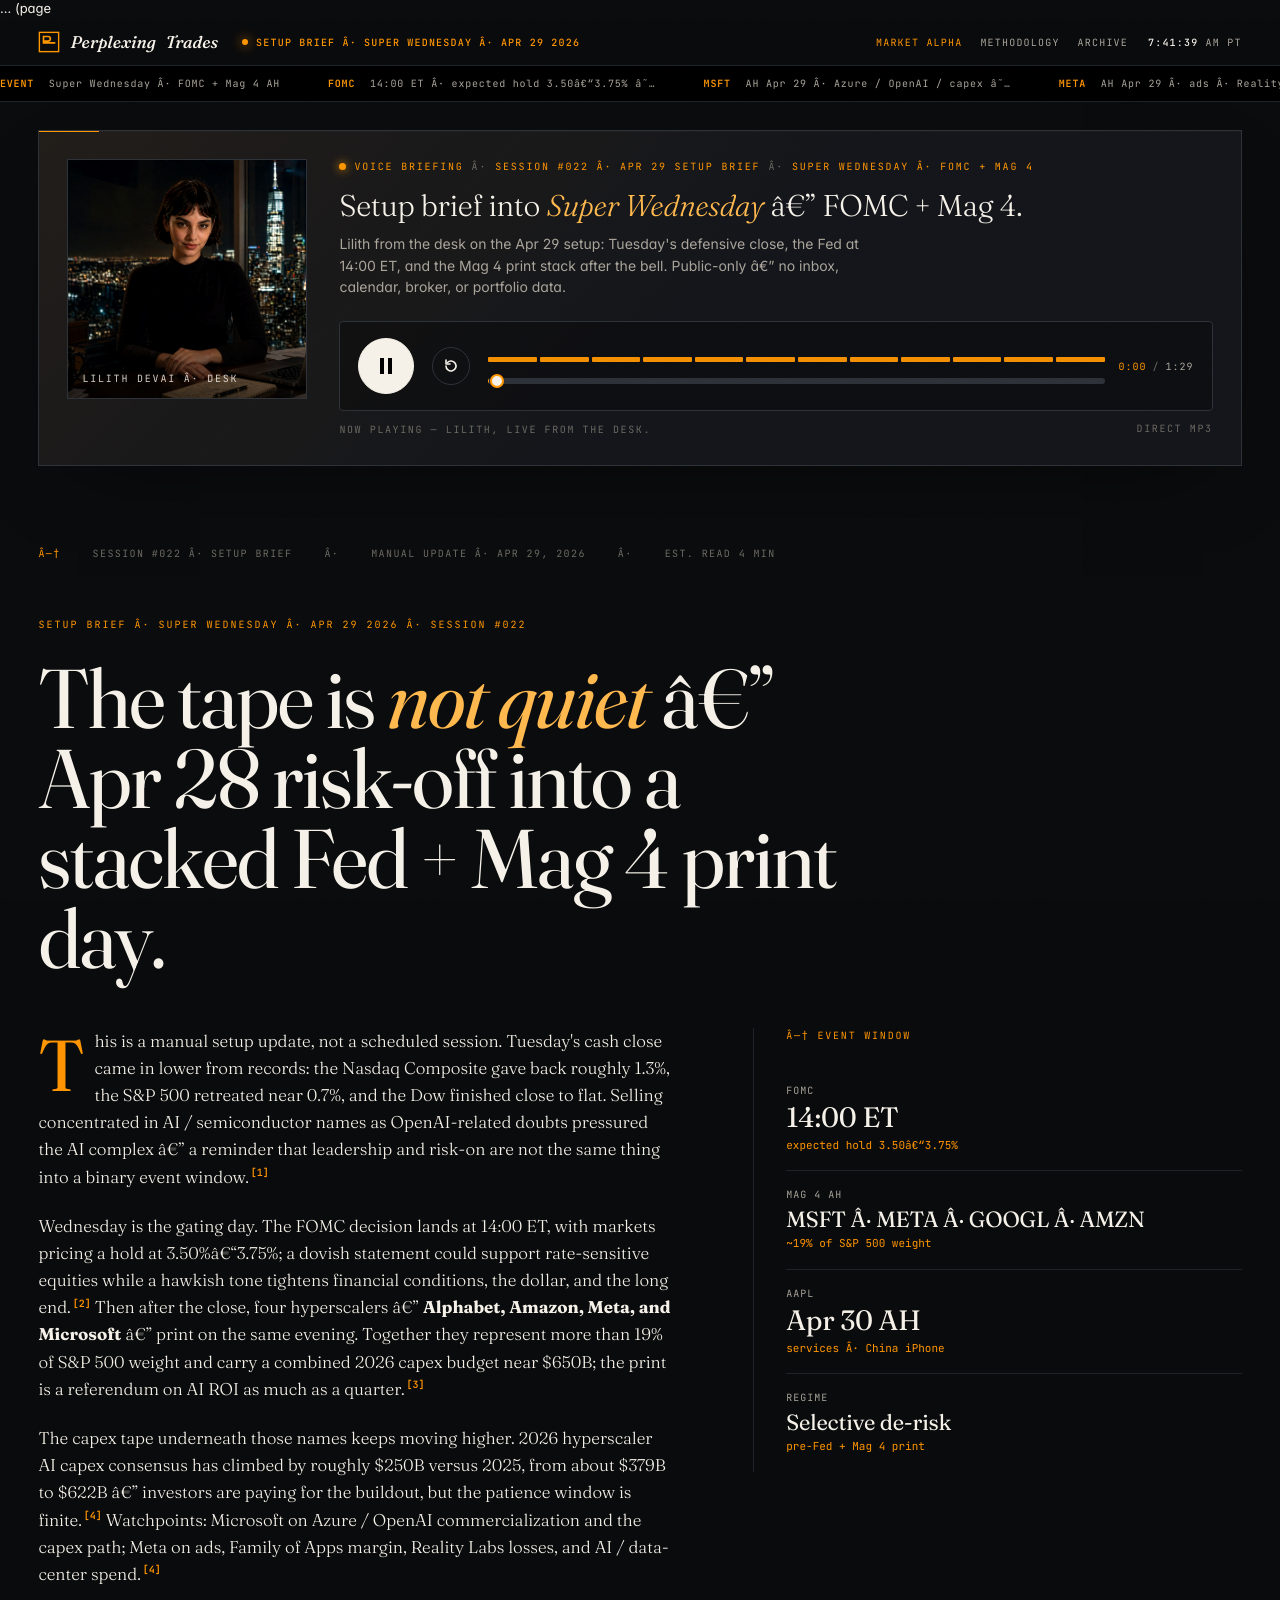
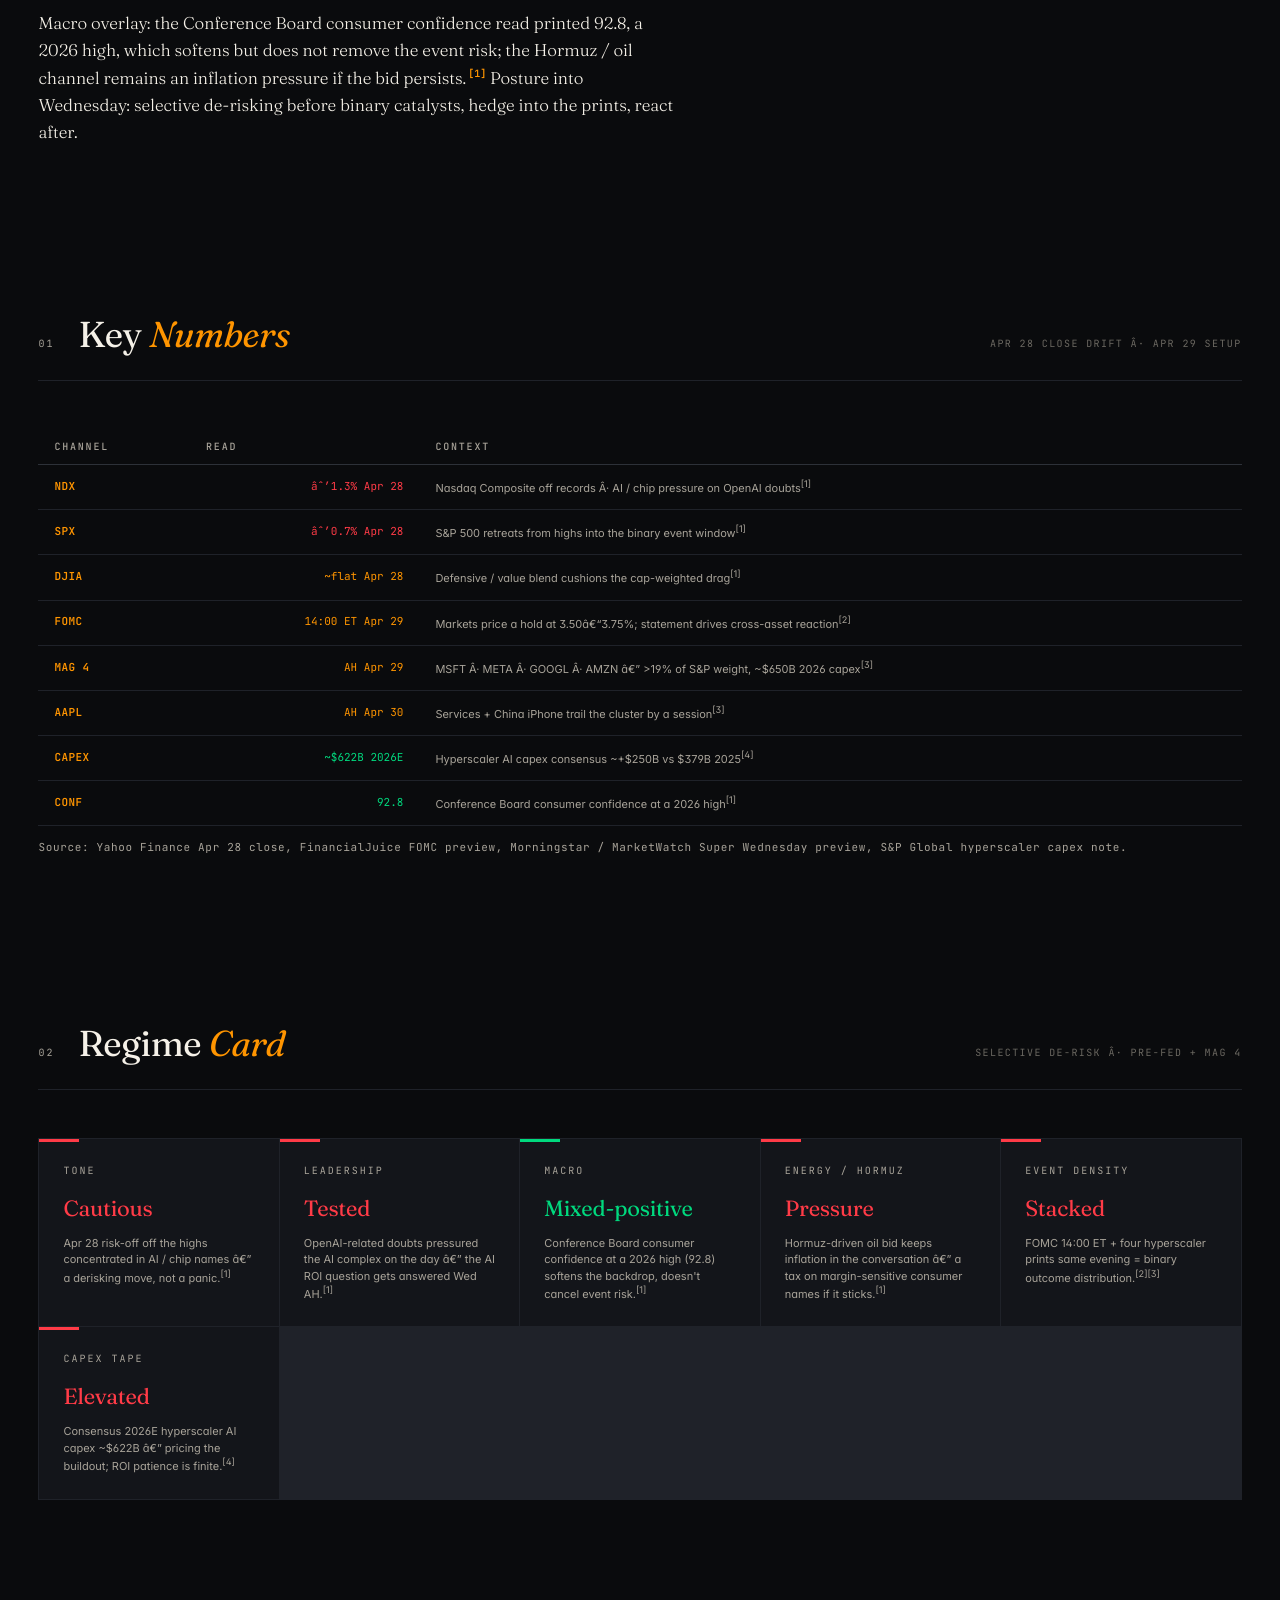
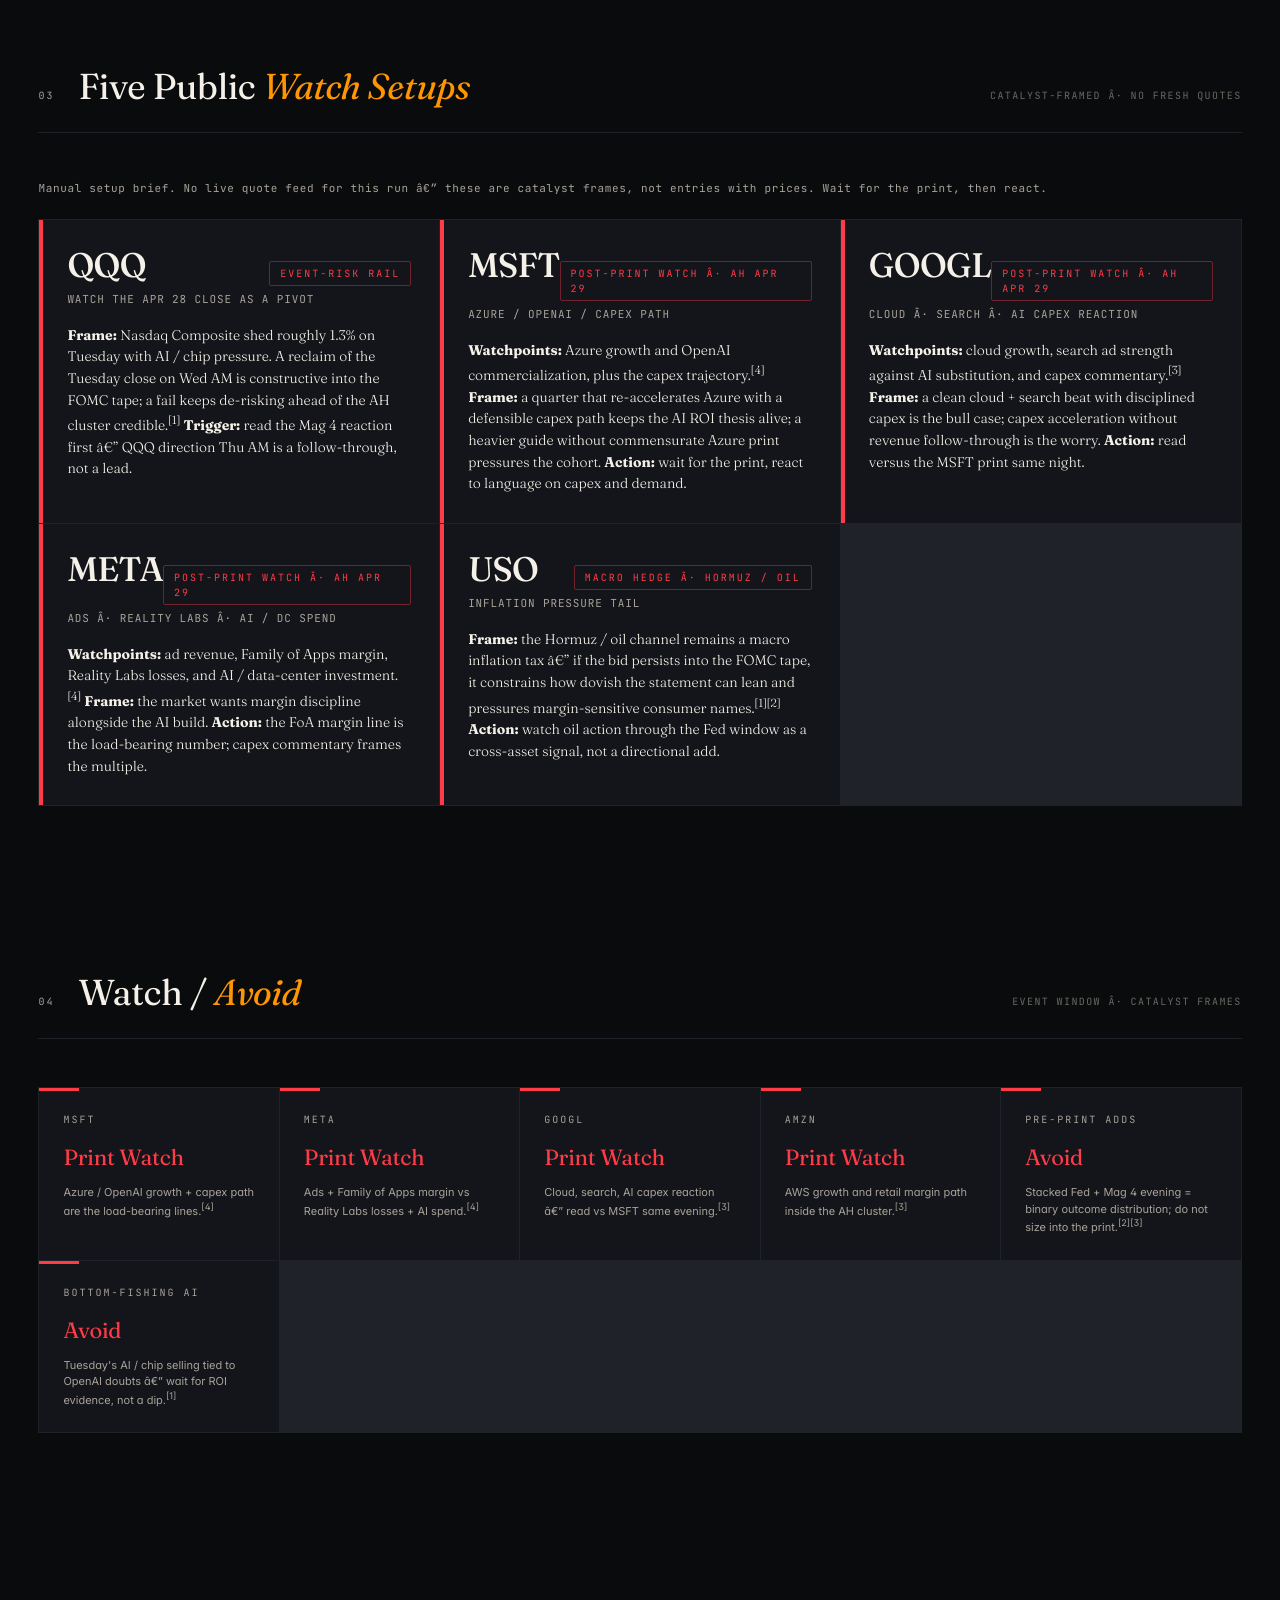
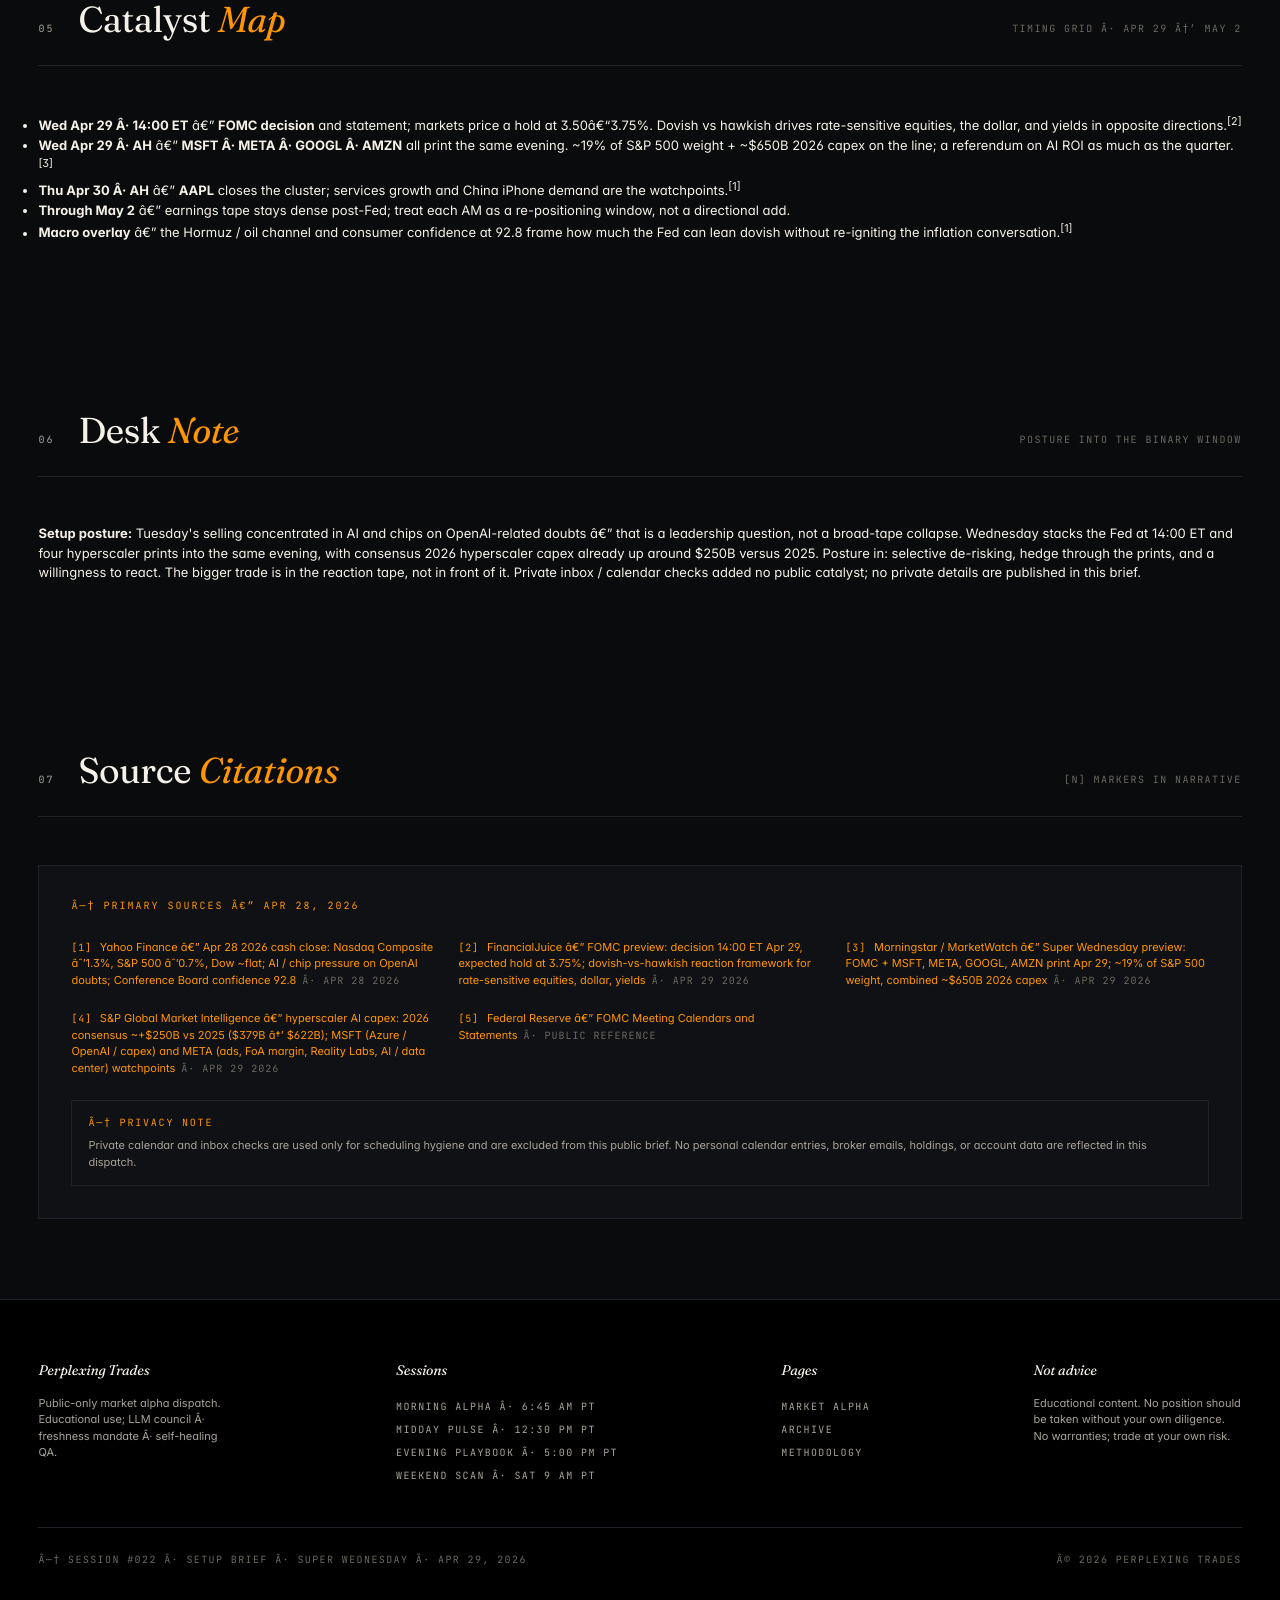
==== index.html @ 4acb96d7 "voice: fresh Apr 29 Setup Brief audio + redesigned voice module layout - Add assets/lilith-apr29-set" ====
<!DOCTYPE html>
<html lang="en">
<head>
<!--
  AUTOMATION CONTRACT (read first if you are a scheduled agent)
  ================================================================
  This file is updated by scheduled Morning / Midday / Evening / Weekend
  agents. Each run MUST replace content ONLY between the marked zones below.
  Do NOT edit the design shell, masthead, navigation, CSS/JS includes,
  voice-briefing module, or footer outside markers without a code review.

  Run-owned zones (safe to overwrite each run):
    <!-- PT_TITLE_START   -->  ...  <!-- PT_TITLE_END   -->   (page <title>)
    <!-- PT_SESSBADGE_START --> ... <!-- PT_SESSBADGE_END --> (top session chip)
    <!-- PT_TICKER_START  -->  ...  <!-- PT_TICKER_END  -->   (ticker tape items)
    <!-- PT_VOICELABEL_START --> ... <!-- PT_VOICELABEL_END --> (voice meta line)
    <!-- PT_RUN_START     -->  ...  <!-- PT_RUN_END     -->   (hero + sections)
    <!-- PT_SOURCES_START -->  ...  <!-- PT_SOURCES_END -->   (citations list)
    <!-- PT_FOOTERBAR_START --> ... <!-- PT_FOOTERBAR_END --> (footer session line)

  Rules for run-owned zones:
    - Use only public market data and the run payload provided.
    - No portfolio language, no holdings, no broker / order details, no
      personal calendar text, no private dashboard URLs.
    - Citations must be real public URLs from the run payload or its sources.
    - If voice audio for the current session does not exist yet, keep the
      existing voice module but mark it as "Prior briefing" — do not imply
      a fresh recording exists.
    - Verify the privacy audit (`bash scripts/public-audit.sh`) before push.
  ================================================================
-->
<meta charset="UTF-8" />
<meta name="viewport" content="width=device-width, initial-scale=1, maximum-scale=5" />
<title><!-- PT_TITLE_START -->Perplexing Trades — Market Alpha · Apr 29 Setup Brief · Super Wednesday<!-- PT_TITLE_END --></title>
<meta name="description" content="An AI-driven market alpha dispatch. Public-only, twice-daily institutional-grade tape." />
<link rel="preconnect" href="https://fonts.googleapis.com" />
<link rel="preconnect" href="https://fonts.gstatic.com" crossorigin />
<link href="https://fonts.googleapis.com/css2?family=Fraunces:ital,opsz,wght@0,9..144,300;0,9..144,400;0,9..144,500;1,9..144,300;1,9..144,400&family=Inter:wght@400;500;600&family=JetBrains+Mono:wght@400;500;600&display=swap" rel="stylesheet" />
<link rel="stylesheet" href="styles.css" />
<link rel="icon" type="image/svg+xml" href="data:image/svg+xml,%3Csvg xmlns='http://www.w3.org/2000/svg' viewBox='0 0 32 32'%3E%3Crect width='32' height='32' fill='%230A0B0D'/%3E%3Cpath d='M8 10h6a4 4 0 110 8H8V10zm0 10h6a4 4 0 110 8H8v-8z' fill='%23FF9500'/%3E%3C/svg%3E" />
</head>
<body>

<!-- BOOT SCREEN -->
<div id="boot" class="boot">
  <div class="boot-scan"></div>
  <div class="boot-crt"></div>
  <div class="boot-inner">
    <div class="boot-title">Perplexing <em>Trades</em></div>
    <div id="boot-log" class="boot-log"></div>
    <div style="margin-top:20px;color:var(--ink-dim);font-size:11px;letter-spacing:.12em;">PRESS ESC TO SKIP &nbsp;·&nbsp; v2.5 · 2026.04.28</div>
  </div>
</div>

<!-- GRAIN OVERLAY -->
<div class="grain"></div>

<!-- TOPBAR -->
<header class="topbar">
  <div class="topbar-left">
    <a href="index.html" class="logo" style="border:none">
      <svg width="22" height="22" viewBox="0 0 24 24" fill="none" aria-label="Perplexing Trades"><rect x="1.5" y="1.5" width="21" height="21" stroke="currentColor" stroke-width="1.5"/><path d="M6 6h5a2.5 2.5 0 010 5H6V6zm0 7h12" stroke="currentColor" stroke-width="1.8" stroke-linecap="square"/></svg>
      Perplexing <em style="font-style:italic">Trades</em>
    </a>
    <span class="sess-badge"><!-- PT_SESSBADGE_START -->Setup Brief · Super Wednesday · Apr 29 2026<!-- PT_SESSBADGE_END --></span>
  </div>
  <div class="topbar-right">
    <nav class="nav">
      <a href="index.html" class="active">Market Alpha</a>
      <a href="methodology.html">Methodology</a>
      <a href="archive.html">Archive</a>
    </nav>
    <div class="timestamp" id="live-ts"></div>
  </div>
</header>

<!-- TICKER TAPE -->
<div class="ticker-tape">
  <div class="ticker-track">
    <!-- PT_TICKER_START -->
    <span class="ticker-item"><span class="t">EVENT</span> Super Wednesday · FOMC + Mag 4 AH</span>
    <span class="ticker-item"><span class="t">FOMC</span> 14:00 ET · expected hold 3.50–3.75% ★</span>
    <span class="ticker-item"><span class="t">MSFT</span> AH Apr 29 · Azure / OpenAI / capex ★</span>
    <span class="ticker-item"><span class="t">META</span> AH Apr 29 · ads · Reality Labs · AI spend ★</span>
    <span class="ticker-item"><span class="t">GOOGL</span> AH Apr 29 · cloud / search / capex</span>
    <span class="ticker-item"><span class="t">AMZN</span> AH Apr 29 · AWS / retail margin</span>
    <span class="ticker-item"><span class="t">AAPL</span> AH Apr 30 · services + China iPhone</span>
    <span class="ticker-item"><span class="t">SPX</span> Apr 28 close <span class="dn">−0.7%</span> off records</span>
    <span class="ticker-item"><span class="t">NDX</span> Apr 28 close <span class="dn">−1.3%</span> AI/chip drag</span>
    <span class="ticker-item"><span class="t">DJIA</span> Apr 28 close ~flat</span>
    <span class="ticker-item"><span class="t">CONF</span> Conf Board 92.8 · 2026 high</span>
    <span class="ticker-item"><span class="t">OIL</span> Hormuz risk premium · macro tax</span>
    <span class="ticker-item"><span class="t">CAPEX</span> 2026 hyperscaler ~$622B consensus ★</span>
    <span class="ticker-item"><span class="t">MAG4</span> ~19% of S&amp;P 500 weight prints same day</span>
    <!-- PT_TICKER_END -->
  </div>
</div>

<!-- VOICE BRIEFING — top-of-page editorial command deck
     Voice hero contract:
       - PT_VOICELABEL_*    : meta line shown above the title (session + recording date).
       - PT_VOICETITLE_*    : module headline.
       - PT_VOICECAPTION_*  : one-line caption / framing under the title.
       - PT_VOICESRC_*      : MP3 path used by both <audio> src and the Direct MP3 fallback.
       - PT_VOICESTATUS_*   : default status string before play.
     Scheduled agents that publish a fresh recording must update all five together so
     the audio asset, label, and copy stay in lockstep. -->
<section class="voice-briefing" data-reveal>
  <div class="vb-card" role="group" aria-label="Lilith voice briefing">
    <figure class="vb-portrait">
      <img id="vb-portrait-img" src="assets/lilith-ceo.jpg" alt="Lilith Devai — Perplexing Trades desk" loading="eager" />
      <figcaption class="vb-portrait-cap">Lilith Devai · Desk</figcaption>
    </figure>

    <div class="vb-body">
      <div class="vb-eyebrow">
        <span class="vb-dot" aria-hidden="true"></span>
        <!-- PT_VOICELABEL_START -->
        <span>Voice Briefing</span>
        <span class="vb-sep">·</span>
        <span>Session #022 · Apr 29 Setup Brief</span>
        <span class="vb-sep">·</span>
        <span>Super Wednesday · FOMC + Mag 4</span>
        <!-- PT_VOICELABEL_END -->
      </div>

      <h2 class="vb-title"><!-- PT_VOICETITLE_START -->Setup brief into <em>Super Wednesday</em> — FOMC + Mag 4.<!-- PT_VOICETITLE_END --></h2>

      <p class="vb-caption"><!-- PT_VOICECAPTION_START -->Lilith from the desk on the Apr 29 setup: Tuesday's defensive close, the Fed at 14:00 ET, and the Mag 4 print stack after the bell. Public-only — no inbox, calendar, broker, or portfolio data.<!-- PT_VOICECAPTION_END --></p>

      <div class="vb-player">
        <button id="vb-play" class="vb-play-btn" type="button" aria-label="Play or pause voice briefing" title="Play / Pause">
          <svg class="vb-icon-play" width="22" height="22" viewBox="0 0 22 22" fill="none" aria-hidden="true"><path d="M5 3L18 11L5 19V3Z" fill="currentColor"/></svg>
          <svg class="vb-icon-pause" width="22" height="22" viewBox="0 0 22 22" fill="none" aria-hidden="true" style="display:none"><rect x="5" y="3" width="4" height="16" fill="currentColor"/><rect x="13" y="3" width="4" height="16" fill="currentColor"/></svg>
        </button>

        <button id="vb-restart" class="vb-mini-btn" type="button" aria-label="Restart from beginning" title="Restart">
          <svg width="16" height="16" viewBox="0 0 16 16" fill="none" aria-hidden="true"><path d="M3 8a5 5 0 1 0 1.46-3.54" stroke="currentColor" stroke-width="1.6" fill="none" stroke-linecap="round"/><path d="M3 2v4h4" stroke="currentColor" stroke-width="1.6" fill="none" stroke-linecap="round" stroke-linejoin="round"/></svg>
        </button>

        <div class="vb-track-wrap">
          <div class="vb-wave" id="vb-wave" aria-hidden="true">
            <span></span><span></span><span></span><span></span><span></span><span></span><span></span><span></span><span></span><span></span><span></span><span></span>
          </div>
          <input id="vb-scrub" class="vb-scrub" type="range" min="0" max="1000" value="0" step="1" aria-label="Seek voice briefing" />
          <div class="vb-time" aria-live="off">
            <span id="vb-cur">0:00</span><span class="vb-time-sep">/</span><span id="vb-dur">--:--</span>
          </div>
        </div>
      </div>

      <div class="vb-aux">
        <span id="vb-status" class="vb-status"><!-- PT_VOICESTATUS_START -->Tap play — Lilith on the Apr 29 setup into the Fed and Mag 4 prints.<!-- PT_VOICESTATUS_END --></span>
        <a class="vb-fallback" href="<!-- PT_VOICESRC_START -->assets/lilith-apr29-setup-brief.mp3<!-- PT_VOICESRC_END -->">Direct MP3</a>
      </div>

      <audio id="lilith-audio" src="assets/lilith-apr29-setup-brief.mp3" preload="auto"></audio>
    </div>
  </div>
</section>

<!-- PT_RUN_START -->
<!-- HERO -->
<section class="hero">
  <div class="hero-meta">
    <span class="dot">◆</span>
    <span>Session #022 · Setup Brief</span>
    <span>·</span>
    <span>Manual update · Apr 29, 2026</span>
    <span>·</span>
    <span>Est. read 4 min</span>
  </div>
  <div class="hero-eyebrow">Setup Brief · Super Wednesday · Apr 29 2026 · Session #022</div>
  <h1>The tape is <em>not quiet</em> — Apr 28 risk-off into a stacked Fed + Mag 4 print day.</h1>

  <div class="hero-grid">
    <article class="hero-narrative" data-reveal>
      <p>This is a manual setup update, not a scheduled session. Tuesday's cash close came in lower from records: the Nasdaq Composite gave back roughly 1.3%, the S&amp;P 500 retreated near 0.7%, and the Dow finished close to flat. Selling concentrated in AI / semiconductor names as OpenAI-related doubts pressured the AI complex — a reminder that leadership and risk-on are not the same thing into a binary event window.<sup>[1]</sup></p>

      <p>Wednesday is the gating day. The FOMC decision lands at 14:00 ET, with markets pricing a hold at 3.50%–3.75%; a dovish statement could support rate-sensitive equities while a hawkish tone tightens financial conditions, the dollar, and the long end.<sup>[2]</sup> Then after the close, four hyperscalers — <strong>Alphabet, Amazon, Meta, and Microsoft</strong> — print on the same evening. Together they represent more than 19% of S&amp;P 500 weight and carry a combined 2026 capex budget near $650B; the print is a referendum on AI ROI as much as a quarter.<sup>[3]</sup></p>

      <p>The capex tape underneath those names keeps moving higher. 2026 hyperscaler AI capex consensus has climbed by roughly $250B versus 2025, from about $379B to $622B — investors are paying for the buildout, but the patience window is finite.<sup>[4]</sup> Watchpoints: Microsoft on Azure / OpenAI commercialization and the capex path; Meta on ads, Family of Apps margin, Reality Labs losses, and AI / data-center spend.<sup>[4]</sup></p>

      <p>Macro overlay: the Conference Board consumer confidence read printed 92.8, a 2026 high, which softens but does not remove the event risk; the Hormuz / oil channel remains an inflation pressure if the bid persists.<sup>[1]</sup> Posture into Wednesday: selective de-risking before binary catalysts, hedge into the prints, react after.</p>
    </article>

    <aside class="hero-aside" data-reveal>
      <div class="aside-label">◆ Event window</div>
      <div class="ha-stat">
        <div class="ha-stat-label">FOMC</div>
        <div class="ha-stat-val">14:00 ET</div>
        <div class="ha-stat-chg neut">expected hold 3.50–3.75%</div>
      </div>
      <div class="ha-stat">
        <div class="ha-stat-label">Mag 4 AH</div>
        <div class="ha-stat-val" style="font-size:22px;">MSFT · META · GOOGL · AMZN</div>
        <div class="ha-stat-chg neut">~19% of S&amp;P 500 weight</div>
      </div>
      <div class="ha-stat">
        <div class="ha-stat-label">AAPL</div>
        <div class="ha-stat-val">Apr 30 AH</div>
        <div class="ha-stat-chg neut">services · China iPhone</div>
      </div>
      <div class="ha-stat">
        <div class="ha-stat-label">Regime</div>
        <div class="ha-stat-val" style="font-size:22px;">Selective de-risk</div>
        <div class="ha-stat-chg neut">pre-Fed + Mag 4 print</div>
      </div>
    </aside>
  </div>
</section>

<!-- KEY NUMBERS -->
<section class="section" data-reveal>
  <div class="section-head">
    <div class="sh-left">
      <span class="kicker">01</span>
      <h2>Key <em>Numbers</em></h2>
    </div>
    <div class="rhs">Apr 28 close drift · Apr 29 setup</div>
  </div>
  <div class="kn-wrap">
    <table class="kn-table">
      <thead>
        <tr><th>Channel</th><th>Read</th><th>Context</th></tr>
      </thead>
      <tbody id="kn-body">
        <tr><td class="sym">NDX</td><td class="chg dn">−1.3% Apr 28</td><td class="note">Nasdaq Composite off records · AI / chip pressure on OpenAI doubts<sup>[1]</sup></td></tr>
        <tr><td class="sym">SPX</td><td class="chg dn">−0.7% Apr 28</td><td class="note">S&amp;P 500 retreats from highs into the binary event window<sup>[1]</sup></td></tr>
        <tr><td class="sym">DJIA</td><td class="chg neut">~flat Apr 28</td><td class="note">Defensive / value blend cushions the cap-weighted drag<sup>[1]</sup></td></tr>
        <tr><td class="sym">FOMC</td><td class="chg neut">14:00 ET Apr 29</td><td class="note">Markets price a hold at 3.50–3.75%; statement drives cross-asset reaction<sup>[2]</sup></td></tr>
        <tr><td class="sym">MAG 4</td><td class="chg neut">AH Apr 29</td><td class="note">MSFT · META · GOOGL · AMZN — &gt;19% of S&amp;P weight, ~$650B 2026 capex<sup>[3]</sup></td></tr>
        <tr><td class="sym">AAPL</td><td class="chg neut">AH Apr 30</td><td class="note">Services + China iPhone trail the cluster by a session<sup>[3]</sup></td></tr>
        <tr><td class="sym">CAPEX</td><td class="chg up">~$622B 2026E</td><td class="note">Hyperscaler AI capex consensus ~+$250B vs $379B 2025<sup>[4]</sup></td></tr>
        <tr><td class="sym">CONF</td><td class="chg up">92.8</td><td class="note">Conference Board consumer confidence at a 2026 high<sup>[1]</sup></td></tr>
      </tbody>
    </table>
    <div style="margin-top:14px;font-family:var(--mono);font-size:11px;color:var(--ink-mute);letter-spacing:0.06em;">Source: Yahoo Finance Apr 28 close, FinancialJuice FOMC preview, Morningstar / MarketWatch Super Wednesday preview, S&amp;P Global hyperscaler capex note.</div>
  </div>
</section>

<!-- REGIME CARD -->
<section class="section" data-reveal>
  <div class="section-head">
    <div class="sh-left">
      <span class="kicker">02</span>
      <h2>Regime <em>Card</em></h2>
    </div>
    <div class="rhs">Selective de-risk · pre-Fed + Mag 4</div>
  </div>
  <div class="sv-grid">
    <div class="sv-item bear">
      <div class="sv-label">Tone</div>
      <div class="sv-vibe">Cautious</div>
      <div class="sv-note">Apr 28 risk-off off the highs concentrated in AI / chip names — a derisking move, not a panic.<sup>[1]</sup></div>
    </div>
    <div class="sv-item bear">
      <div class="sv-label">Leadership</div>
      <div class="sv-vibe">Tested</div>
      <div class="sv-note">OpenAI-related doubts pressured the AI complex on the day — the AI ROI question gets answered Wed AH.<sup>[1]</sup></div>
    </div>
    <div class="sv-item bull">
      <div class="sv-label">Macro</div>
      <div class="sv-vibe">Mixed-positive</div>
      <div class="sv-note">Conference Board consumer confidence at a 2026 high (92.8) softens the backdrop, doesn't cancel event risk.<sup>[1]</sup></div>
    </div>
    <div class="sv-item bear">
      <div class="sv-label">Energy / Hormuz</div>
      <div class="sv-vibe">Pressure</div>
      <div class="sv-note">Hormuz-driven oil bid keeps inflation in the conversation — a tax on margin-sensitive consumer names if it sticks.<sup>[1]</sup></div>
    </div>
    <div class="sv-item bear">
      <div class="sv-label">Event density</div>
      <div class="sv-vibe">Stacked</div>
      <div class="sv-note">FOMC 14:00 ET + four hyperscaler prints same evening = binary outcome distribution.<sup>[2][3]</sup></div>
    </div>
    <div class="sv-item bear">
      <div class="sv-label">Capex tape</div>
      <div class="sv-vibe">Elevated</div>
      <div class="sv-note">Consensus 2026E hyperscaler AI capex ~$622B — pricing the buildout; ROI patience is finite.<sup>[4]</sup></div>
    </div>
  </div>
</section>

<!-- ALPHA PLAYS -->
<section class="section" data-reveal>
  <div class="section-head">
    <div class="sh-left">
      <span class="kicker">03</span>
      <h2>Five Public <em>Watch Setups</em></h2>
    </div>
    <div class="rhs">catalyst-framed · no fresh quotes</div>
  </div>
  <div style="margin: 0 0 22px;font-family:var(--mono);font-size:11px;letter-spacing:0.06em;color:var(--ink-mute);">Manual setup brief. No live quote feed for this run — these are catalyst frames, not entries with prices. Wait for the print, then react.</div>
  <div class="plays">

    <article class="play bear">
      <div class="play-head">
        <div class="play-sym">QQQ</div>
        <div class="play-dir">Event-Risk Rail</div>
      </div>
      <div class="play-name">Watch the Apr 28 close as a pivot</div>
      <p class="play-body"><strong>Frame:</strong> Nasdaq Composite shed roughly 1.3% on Tuesday with AI / chip pressure. A reclaim of the Tuesday close on Wed AM is constructive into the FOMC tape; a fail keeps de-risking ahead of the AH cluster credible.<sup>[1]</sup> <strong>Trigger:</strong> read the Mag 4 reaction first — QQQ direction Thu AM is a follow-through, not a lead.</p>
    </article>

    <article class="play bear">
      <div class="play-head">
        <div class="play-sym">MSFT</div>
        <div class="play-dir">Post-print Watch · AH Apr 29</div>
      </div>
      <div class="play-name">Azure / OpenAI / capex path</div>
      <p class="play-body"><strong>Watchpoints:</strong> Azure growth and OpenAI commercialization, plus the capex trajectory.<sup>[4]</sup> <strong>Frame:</strong> a quarter that re-accelerates Azure with a defensible capex path keeps the AI ROI thesis alive; a heavier guide without commensurate Azure print pressures the cohort. <strong>Action:</strong> wait for the print, react to language on capex and demand.</p>
    </article>

    <article class="play bear">
      <div class="play-head">
        <div class="play-sym">GOOGL</div>
        <div class="play-dir">Post-print Watch · AH Apr 29</div>
      </div>
      <div class="play-name">Cloud · Search · AI capex reaction</div>
      <p class="play-body"><strong>Watchpoints:</strong> cloud growth, search ad strength against AI substitution, and capex commentary.<sup>[3]</sup> <strong>Frame:</strong> a clean cloud + search beat with disciplined capex is the bull case; capex acceleration without revenue follow-through is the worry. <strong>Action:</strong> read versus the MSFT print same night.</p>
    </article>

    <article class="play bear">
      <div class="play-head">
        <div class="play-sym">META</div>
        <div class="play-dir">Post-print Watch · AH Apr 29</div>
      </div>
      <div class="play-name">Ads · Reality Labs · AI / DC spend</div>
      <p class="play-body"><strong>Watchpoints:</strong> ad revenue, Family of Apps margin, Reality Labs losses, and AI / data-center investment.<sup>[4]</sup> <strong>Frame:</strong> the market wants margin discipline alongside the AI build. <strong>Action:</strong> the FoA margin line is the load-bearing number; capex commentary frames the multiple.</p>
    </article>

    <article class="play bear">
      <div class="play-head">
        <div class="play-sym">USO</div>
        <div class="play-dir">Macro Hedge · Hormuz / Oil</div>
      </div>
      <div class="play-name">Inflation pressure tail</div>
      <p class="play-body"><strong>Frame:</strong> the Hormuz / oil channel remains a macro inflation tax — if the bid persists into the FOMC tape, it constrains how dovish the statement can lean and pressures margin-sensitive consumer names.<sup>[1][2]</sup> <strong>Action:</strong> watch oil action through the Fed window as a cross-asset signal, not a directional add.</p>
    </article>

  </div>
</section>

<!-- WATCH / AVOID -->
<section class="section" data-reveal>
  <div class="section-head">
    <div class="sh-left">
      <span class="kicker">04</span>
      <h2>Watch / <em>Avoid</em></h2>
    </div>
    <div class="rhs">event window · catalyst frames</div>
  </div>
  <div class="sv-grid">
    <div class="sv-item bear">
      <div class="sv-label">MSFT</div>
      <div class="sv-vibe">Print Watch</div>
      <div class="sv-note">Azure / OpenAI growth + capex path are the load-bearing lines.<sup>[4]</sup></div>
    </div>
    <div class="sv-item bear">
      <div class="sv-label">META</div>
      <div class="sv-vibe">Print Watch</div>
      <div class="sv-note">Ads + Family of Apps margin vs Reality Labs losses + AI spend.<sup>[4]</sup></div>
    </div>
    <div class="sv-item bear">
      <div class="sv-label">GOOGL</div>
      <div class="sv-vibe">Print Watch</div>
      <div class="sv-note">Cloud, search, AI capex reaction — read vs MSFT same evening.<sup>[3]</sup></div>
    </div>
    <div class="sv-item bear">
      <div class="sv-label">AMZN</div>
      <div class="sv-vibe">Print Watch</div>
      <div class="sv-note">AWS growth and retail margin path inside the AH cluster.<sup>[3]</sup></div>
    </div>
    <div class="sv-item bear">
      <div class="sv-label">Pre-print Adds</div>
      <div class="sv-vibe">Avoid</div>
      <div class="sv-note">Stacked Fed + Mag 4 evening = binary outcome distribution; do not size into the print.<sup>[2][3]</sup></div>
    </div>
    <div class="sv-item bear">
      <div class="sv-label">Bottom-fishing AI</div>
      <div class="sv-vibe">Avoid</div>
      <div class="sv-note">Tuesday's AI / chip selling tied to OpenAI doubts — wait for ROI evidence, not a dip.<sup>[1]</sup></div>
    </div>
  </div>
</section>

<!-- CATALYST MAP -->
<section class="section" data-reveal>
  <div class="section-head">
    <div class="sh-left">
      <span class="kicker">05</span>
      <h2>Catalyst <em>Map</em></h2>
    </div>
    <div class="rhs">timing grid · Apr 29 → May 2</div>
  </div>
  <div class="card">
    <ul class="bullet">
      <li><strong>Wed Apr 29 · 14:00 ET</strong> — <strong>FOMC decision</strong> and statement; markets price a hold at 3.50–3.75%. Dovish vs hawkish drives rate-sensitive equities, the dollar, and yields in opposite directions.<sup>[2]</sup></li>
      <li><strong>Wed Apr 29 · AH</strong> — <strong>MSFT · META · GOOGL · AMZN</strong> all print the same evening. ~19% of S&amp;P 500 weight + ~$650B 2026 capex on the line; a referendum on AI ROI as much as the quarter.<sup>[3]</sup></li>
      <li><strong>Thu Apr 30 · AH</strong> — <strong>AAPL</strong> closes the cluster; services growth and China iPhone demand are the watchpoints.<sup>[1]</sup></li>
      <li><strong>Through May 2</strong> — earnings tape stays dense post-Fed; treat each AM as a re-positioning window, not a directional add.</li>
      <li><strong>Macro overlay</strong> — the Hormuz / oil channel and consumer confidence at 92.8 frame how much the Fed can lean dovish without re-igniting the inflation conversation.<sup>[1]</sup></li>
    </ul>
  </div>
</section>

<!-- DESK NOTE -->
<section class="section" data-reveal>
  <div class="section-head">
    <div class="sh-left">
      <span class="kicker">06</span>
      <h2>Desk <em>Note</em></h2>
    </div>
    <div class="rhs">posture into the binary window</div>
  </div>
  <div class="card">
    <p><strong>Setup posture:</strong> Tuesday's selling concentrated in AI and chips on OpenAI-related doubts — that is a leadership question, not a broad-tape collapse. Wednesday stacks the Fed at 14:00 ET and four hyperscaler prints into the same evening, with consensus 2026 hyperscaler capex already up around $250B versus 2025. Posture in: selective de-risking, hedge through the prints, and a willingness to react. The bigger trade is in the reaction tape, not in front of it. Private inbox / calendar checks added no public catalyst; no private details are published in this brief.</p>
  </div>
</section>

<!-- SOURCES -->
<section class="section" data-reveal id="sources">
  <div class="section-head">
    <div class="sh-left">
      <span class="kicker">07</span>
      <h2>Source <em>Citations</em></h2>
    </div>
    <div class="rhs">[N] markers in narrative</div>
  </div>
  <div class="sources">
    <div class="sources-head">◆ Primary sources — Apr 28, 2026</div>
    <!-- PT_SOURCES_START -->
    <ol>
      <li><a href="https://finance.yahoo.com/">Yahoo Finance — Apr 28 2026 cash close: Nasdaq Composite −1.3%, S&amp;P 500 −0.7%, Dow ~flat; AI / chip pressure on OpenAI doubts; Conference Board confidence 92.8</a><span class="date">· Apr 28 2026</span></li>
      <li><a href="https://www.financialjuice.com/">FinancialJuice — FOMC preview: decision 14:00 ET Apr 29, expected hold at 3.75%; dovish-vs-hawkish reaction framework for rate-sensitive equities, dollar, yields</a><span class="date">· Apr 29 2026</span></li>
      <li><a href="https://www.morningstar.com/">Morningstar / MarketWatch — Super Wednesday preview: FOMC + MSFT, META, GOOGL, AMZN print Apr 29; ~19% of S&amp;P 500 weight, combined ~$650B 2026 capex</a><span class="date">· Apr 29 2026</span></li>
      <li><a href="https://www.spglobal.com/marketintelligence/">S&amp;P Global Market Intelligence — hyperscaler AI capex: 2026 consensus ~+$250B vs 2025 ($379B → $622B); MSFT (Azure / OpenAI / capex) and META (ads, FoA margin, Reality Labs, AI / data center) watchpoints</a><span class="date">· Apr 29 2026</span></li>
      <li><a href="https://www.federalreserve.gov/monetarypolicy/fomccalendars.htm">Federal Reserve — FOMC Meeting Calendars and Statements</a><span class="date">· public reference</span></li>
    </ol>
    <!-- PT_SOURCES_END -->
    <div style="margin-top:18px;padding:14px 16px;border:1px solid var(--line);background:var(--bg-elev);font-family:var(--sans);font-size:var(--text-sm);color:var(--ink-mute);line-height:1.55;">
      <span style="font-family:var(--mono);font-size:10px;letter-spacing:0.18em;text-transform:uppercase;color:var(--amber);display:block;margin-bottom:6px;">◆ Privacy note</span>
      Private calendar and inbox checks are used only for scheduling hygiene and are excluded from this public brief. No personal calendar entries, broker emails, holdings, or account data are reflected in this dispatch.
    </div>
  </div>
</section>
<!-- PT_RUN_END -->

<!-- FOOTER -->
<footer class="footer">
  <div class="footer-wrap">
    <div class="fcol">
      <h4>Perplexing <em>Trades</em></h4>
      <p style="color:var(--ink-mute);font-family:var(--sans);text-transform:none;letter-spacing:0;font-size:var(--text-sm);max-width:28ch;">Public-only market alpha dispatch. Educational use; LLM council · freshness mandate · self-healing QA.</p>
    </div>
    <div class="fcol">
      <h4>Sessions</h4>
      <a href="archive.html">Morning Alpha · 6:45 AM PT</a>
      <a href="archive.html">Midday Pulse · 12:30 PM PT</a>
      <a href="archive.html">Evening Playbook · 5:00 PM PT</a>
      <a href="archive.html">Weekend Scan · Sat 9 AM PT</a>
    </div>
    <div class="fcol">
      <h4>Pages</h4>
      <a href="index.html">Market Alpha</a>
      <a href="archive.html">Archive</a>
      <a href="methodology.html">Methodology</a>
    </div>
    <div class="fcol">
      <h4>Not advice</h4>
      <p style="color:var(--ink-mute);font-family:var(--sans);text-transform:none;letter-spacing:0;font-size:var(--text-sm);max-width:30ch;">Educational content. No position should be taken without your own diligence. No warranties; trade at your own risk.</p>
    </div>
  </div>
  <div class="footer-bar">
    <span><!-- PT_FOOTERBAR_START -->◆ Session #022 · Setup Brief · Super Wednesday · Apr 29, 2026<!-- PT_FOOTERBAR_END --></span>
    <span>© 2026 Perplexing Trades</span>
  </div>
</footer>

<script src="app.js"></script>
</body>
</html>
---- styles.css ----
/* ============================================
   PERPLEXING TRADES — BLOOMBERG × A24 SYSTEM
   Deep charcoal near-black · institutional amber
   Editorial serif · monospace data · cinematic grain
   ============================================ */

:root {
  /* Palette */
  --bg: #0A0B0D;
  --bg-elev: #101114;
  --bg-card: #13151A;
  --bg-hover: #181A20;
  --line: #1F2229;
  --line-bright: #2D3138;

  --ink: #F5F1E8;           /* editorial off-white */
  --ink-mute: #A8A399;
  --ink-dim: #6B6861;

  --amber: #FF9500;         /* Bloomberg-adjacent */
  --amber-soft: #FFB84D;
  --amber-deep: #CC7700;

  --bull: #00D97E;          /* restrained green */
  --bear: #FF3B47;          /* muted red */
  --neutral: var(--amber);

  --cherry: #E4525B;        /* Lilith accent */

  /* Typography */
  --serif: 'Fraunces', 'GT Sectra', 'Canela', Georgia, serif;
  --sans: 'Inter', 'GT America', -apple-system, sans-serif;
  --mono: 'JetBrains Mono', 'IBM Plex Mono', monospace;

  /* Scale */
  --text-xs: 10px;
  --text-sm: 11px;
  --text-body: 13px;
  --text-md: 14px;
  --text-lg: 17px;
  --text-xl: 22px;
  --text-2xl: 32px;
  --text-3xl: 48px;
  --text-hero: clamp(42px, 6.5vw, 104px);

  /* Space */
  --gutter: clamp(16px, 3vw, 40px);
  --rhythm: 64px;
}

* { box-sizing: border-box; margin: 0; padding: 0; }
html { scroll-behavior: smooth; }
body {
  background: var(--bg);
  color: var(--ink);
  font-family: var(--sans);
  font-size: var(--text-body);
  line-height: 1.5;
  font-feature-settings: 'ss01', 'cv11', 'cv09';
  -webkit-font-smoothing: antialiased;
  text-rendering: geometricPrecision;
  overflow-x: hidden;
}

/* ─── GRAIN OVERLAY (cinematic) ─── */
.grain {
  position: fixed; inset: 0; pointer-events: none; z-index: 200;
  opacity: 0.09;
  mix-blend-mode: overlay;
  background-image: url("data:image/svg+xml,%3Csvg viewBox='0 0 300 300' xmlns='http://www.w3.org/2000/svg'%3E%3Cfilter id='n'%3E%3CfeTurbulence type='fractalNoise' baseFrequency='0.9' numOctaves='3'/%3E%3C/filter%3E%3Crect width='100%25' height='100%25' filter='url(%23n)' opacity='0.65'/%3E%3C/svg%3E");
}

/* ─── LINKS ─── */
a { color: var(--amber); text-decoration: none; border-bottom: 1px solid rgba(255,149,0,0.2); transition: border-color .2s; }
a:hover { border-bottom-color: var(--amber); }

/* ─── TOP BAR ─── */
.topbar {
  position: sticky; top: 0; z-index: 100;
  background: rgba(10,11,13,0.85);
  backdrop-filter: blur(20px) saturate(1.2);
  border-bottom: 1px solid var(--line);
  padding: 10px var(--gutter);
  display: flex; align-items: center; justify-content: space-between;
  font-family: var(--mono);
  font-size: var(--text-xs);
  letter-spacing: 0.12em;
  text-transform: uppercase;
}
.topbar-left { display: flex; align-items: center; gap: 24px; }
.logo { display: flex; align-items: center; gap: 10px; font-family: var(--serif); font-size: var(--text-lg); letter-spacing: 0; text-transform: none; color: var(--ink); font-weight: 500; font-style: italic; }
.logo svg { color: var(--amber); }
.sess-badge { display: flex; align-items: center; gap: 8px; color: var(--amber); font-weight: 500; }
.sess-badge::before { content: ''; width: 6px; height: 6px; border-radius: 50%; background: var(--amber); box-shadow: 0 0 12px var(--amber); animation: pulse 2s ease-in-out infinite; }
@keyframes pulse { 0%, 100% { opacity: 1; } 50% { opacity: 0.3; } }
.topbar-right { display: flex; align-items: center; gap: 20px; color: var(--ink-mute); }
.topbar-right .nav { display: flex; gap: 18px; }
.topbar-right a { border: none; color: var(--ink-mute); }
.topbar-right a:hover { color: var(--ink); }
.topbar-right a.active { color: var(--amber); }
.timestamp { color: var(--ink-mute); }
.timestamp strong { color: var(--ink); font-weight: 500; }

/* ─── TICKER TAPE ─── */
.ticker-tape {
  background: #000;
  border-bottom: 1px solid var(--line);
  overflow: hidden;
  padding: 10px 0;
  font-family: var(--mono);
  font-size: var(--text-xs);
  letter-spacing: 0.08em;
}
.ticker-track { display: flex; gap: 48px; white-space: nowrap; animation: scroll 80s linear infinite; }
.ticker-item { color: var(--ink-mute); }
.ticker-item .t { color: var(--amber); font-weight: 600; margin-right: 8px; }
.ticker-item .up { color: var(--bull); }
.ticker-item .dn { color: var(--bear); }
@keyframes scroll { from { transform: translateX(0); } to { transform: translateX(-50%); } }

/* ─── HERO ─── */
.hero {
  padding: 80px var(--gutter) 60px;
  position: relative;
  max-width: 1600px; margin: 0 auto;
}
.hero-meta {
  display: flex; gap: 32px; align-items: center;
  margin-bottom: 56px;
  font-family: var(--mono);
  font-size: var(--text-xs);
  letter-spacing: 0.14em;
  text-transform: uppercase;
  color: var(--ink-dim);
}
.hero-meta .dot { color: var(--amber); }
.hero-eyebrow {
  font-family: var(--mono);
  font-size: var(--text-xs);
  letter-spacing: 0.2em;
  text-transform: uppercase;
  color: var(--amber);
  margin-bottom: 28px;
}
.hero h1 {
  font-family: var(--serif);
  font-weight: 400;
  font-size: var(--text-hero);
  line-height: 0.96;
  letter-spacing: -0.02em;
  color: var(--ink);
  max-width: 16ch;
  margin-bottom: 48px;
}
.hero h1 em { font-style: italic; color: var(--amber-soft); }
.hero-grid {
  display: grid;
  grid-template-columns: 1.3fr 1fr;
  gap: 80px;
  align-items: start;
}
.hero-narrative p {
  font-family: var(--serif);
  font-size: var(--text-lg);
  line-height: 1.6;
  color: var(--ink);
  margin-bottom: 22px;
  font-weight: 300;
}
.hero-narrative p:first-child::first-letter {
  font-family: var(--serif);
  float: left;
  font-size: 72px;
  line-height: 0.85;
  padding: 8px 10px 0 0;
  color: var(--amber);
  font-weight: 400;
}
.hero-narrative sup { color: var(--amber); font-family: var(--mono); font-size: 10px; font-weight: 600; cursor: help; padding-left: 2px; }

.hero-aside {
  position: sticky; top: 72px;
  border-left: 1px solid var(--line);
  padding-left: 32px;
}
.hero-aside .aside-label {
  font-family: var(--mono);
  font-size: var(--text-xs);
  letter-spacing: 0.18em;
  text-transform: uppercase;
  color: var(--amber);
  margin-bottom: 24px;
}
.ha-stat { padding: 16px 0; border-bottom: 1px solid var(--line); }
.ha-stat:last-child { border-bottom: none; }
.ha-stat-label { font-family: var(--mono); font-size: var(--text-xs); color: var(--ink-mute); letter-spacing: 0.1em; text-transform: uppercase; margin-bottom: 6px; }
.ha-stat-val { font-family: var(--serif); font-size: 28px; line-height: 1; color: var(--ink); letter-spacing: -0.01em; }
.ha-stat-chg { font-family: var(--mono); font-size: var(--text-sm); margin-top: 6px; }
.up { color: var(--bull); } .dn { color: var(--bear); } .neut { color: var(--amber); }

/* ─── SECTION ─── */
.section { max-width: 1600px; margin: 0 auto; padding: 80px var(--gutter); position: relative; }
.section-head {
  display: flex; align-items: baseline; justify-content: space-between;
  margin-bottom: 48px;
  padding-bottom: 18px;
  border-bottom: 1px solid var(--line);
}
.section-head .sh-left { display: flex; align-items: baseline; gap: 24px; }
.section-head h2 {
  font-family: var(--serif);
  font-weight: 400;
  font-size: 36px;
  letter-spacing: -0.01em;
  color: var(--ink);
}
.section-head h2 em { font-style: italic; color: var(--amber); }
.section-head .kicker {
  font-family: var(--mono);
  font-size: var(--text-xs);
  letter-spacing: 0.2em;
  text-transform: uppercase;
  color: var(--ink-mute);
}
.section-head .rhs {
  font-family: var(--mono);
  font-size: var(--text-xs);
  letter-spacing: 0.14em;
  text-transform: uppercase;
  color: var(--ink-dim);
}

/* ─── KEY NUMBERS TABLE ─── */
.kn-wrap { overflow-x: auto; margin: 0 calc(-1 * var(--gutter)); padding: 0 var(--gutter); }
table.kn-table {
  width: 100%;
  border-collapse: collapse;
  font-family: var(--mono);
  font-size: var(--text-sm);
  min-width: 720px;
}
.kn-table thead th {
  text-align: left;
  padding: 10px 16px;
  border-bottom: 1px solid var(--line-bright);
  font-family: var(--mono);
  font-size: 10px;
  letter-spacing: 0.18em;
  text-transform: uppercase;
  color: var(--ink-mute);
  font-weight: 500;
  background: var(--bg);
  position: sticky; top: 0;
}
.kn-table tbody tr { transition: background .15s; }
.kn-table tbody tr:hover { background: var(--bg-hover); }
.kn-table tbody td {
  padding: 13px 16px;
  border-bottom: 1px solid var(--line);
  vertical-align: middle;
}
.kn-table td.sym { color: var(--amber); font-weight: 600; letter-spacing: 0.04em; }
.kn-table td.name { font-family: var(--sans); color: var(--ink); font-size: var(--text-sm); }
.kn-table td.price { text-align: right; color: var(--ink); font-feature-settings: 'tnum'; letter-spacing: 0; }
.kn-table td.chg { text-align: right; font-feature-settings: 'tnum'; }
.kn-table td.note { font-family: var(--sans); color: var(--ink-mute); font-size: var(--text-sm); }
.kn-table .spark { width: 68px; height: 18px; }

/* ─── SECTOR VIBES ─── */
.sv-grid { display: grid; grid-template-columns: repeat(auto-fit, minmax(220px, 1fr)); gap: 1px; background: var(--line); border: 1px solid var(--line); }
.sv-item { background: var(--bg-card); padding: 24px; position: relative; }
.sv-item::before {
  content: ''; position: absolute; top: 0; left: 0; height: 3px; width: 40px;
}
.sv-item.bull::before { background: var(--bull); }
.sv-item.bear::before { background: var(--bear); }
.sv-item.neutral::before { background: var(--amber); }
.sv-label { font-family: var(--mono); font-size: 10px; letter-spacing: 0.2em; text-transform: uppercase; color: var(--ink-mute); margin-bottom: 14px; }
.sv-vibe { font-family: var(--serif); font-size: 22px; font-weight: 400; color: var(--ink); margin-bottom: 10px; letter-spacing: -0.01em; }
.sv-item.bull .sv-vibe { color: var(--bull); }
.sv-item.bear .sv-vibe { color: var(--bear); }
.sv-item.neutral .sv-vibe { color: var(--amber); }
.sv-note { font-size: var(--text-sm); color: var(--ink-mute); line-height: 1.5; font-family: var(--sans); }

/* ─── PLAYS GRID (editorial cards) ─── */
.plays { display: grid; grid-template-columns: repeat(auto-fit, minmax(320px, 1fr)); gap: 1px; background: var(--line); border: 1px solid var(--line); }
.play {
  background: var(--bg-card);
  padding: 28px;
  position: relative;
  display: flex; flex-direction: column; gap: 16px;
  transition: background .2s;
}
.play:hover { background: var(--bg-hover); }
.play::before { content: ''; position: absolute; top: 0; left: 0; width: 4px; height: 100%; background: var(--line); }
.play.bull::before { background: var(--bull); }
.play.bear::before { background: var(--bear); }
.play-head { display: flex; align-items: baseline; justify-content: space-between; }
.play-sym { font-family: var(--serif); font-size: 34px; font-weight: 500; letter-spacing: -0.02em; color: var(--ink); line-height: 1; }
.play-dir { font-family: var(--mono); font-size: var(--text-xs); letter-spacing: 0.2em; text-transform: uppercase; padding: 4px 10px; border: 1px solid var(--line-bright); border-radius: 2px; }
.play.bull .play-dir { color: var(--bull); border-color: rgba(0,217,126,0.4); }
.play.bear .play-dir { color: var(--bear); border-color: rgba(255,59,71,0.4); }
.play-name { font-family: var(--mono); font-size: var(--text-sm); color: var(--ink-mute); letter-spacing: 0.08em; text-transform: uppercase; margin-top: -10px; }
.play-levels { display: grid; grid-template-columns: 1fr 1fr; gap: 10px 14px; padding: 14px 0; border-top: 1px solid var(--line); border-bottom: 1px solid var(--line); font-family: var(--mono); font-size: var(--text-sm); }
.play-levels .lbl { font-size: 10px; letter-spacing: 0.16em; text-transform: uppercase; color: var(--ink-mute); margin-bottom: 4px; }
.play-levels .val { color: var(--ink); font-feature-settings: 'tnum'; line-height: 1.35; }
.play-levels .val.tp-s { color: var(--bull); }
.play-levels .val.tp-l { color: var(--amber); }
.play-levels .val.stop { color: var(--bear); }
.play-levels .val.entry { color: var(--ink); }
.play-levels .sub { display: block; font-size: 10px; color: var(--ink-mute); margin-top: 4px; letter-spacing: 0.02em; text-transform: none; white-space: normal; word-break: break-word; overflow-wrap: anywhere; line-height: 1.4; }
.play-body { font-family: var(--serif); font-size: var(--text-md); color: var(--ink); line-height: 1.55; font-weight: 300; }
.play-caption { font-family: var(--mono); font-size: 10px; letter-spacing: 0.18em; text-transform: uppercase; color: var(--amber); margin-bottom: 6px; }
.play-caption.bear-c { color: var(--bear); }
.play-caption.bull-c { color: var(--bull); }
.play-breaker { font-size: var(--text-sm); color: var(--ink-mute); line-height: 1.55; font-family: var(--sans); }

/* ─── LILITH BLOCK ─── */
.lilith-section { padding: 80px var(--gutter); background: linear-gradient(180deg, transparent 0%, rgba(255,149,0,0.04) 100%); }
.lilith-wrap { max-width: 1600px; margin: 0 auto; display: grid; grid-template-columns: 360px 1fr; gap: 64px; align-items: center; }
.lilith-portrait { position: relative; aspect-ratio: 1; overflow: hidden; border: 1px solid var(--line-bright); }
.lilith-portrait img { width: 100%; height: 100%; object-fit: cover; filter: contrast(1.05) saturate(0.95); }
.lilith-portrait::after {
  content: ''; position: absolute; inset: 0;
  background: linear-gradient(0deg, rgba(10,11,13,0.7), transparent 60%);
  pointer-events: none;
}
.lilith-credit { position: absolute; bottom: 16px; left: 16px; right: 16px; z-index: 2; font-family: var(--mono); font-size: 10px; letter-spacing: 0.18em; text-transform: uppercase; color: var(--ink); opacity: 0.75; }
.lilith-body .callout-label { font-family: var(--mono); font-size: var(--text-xs); letter-spacing: 0.2em; text-transform: uppercase; color: var(--amber); margin-bottom: 20px; display: flex; align-items: center; gap: 12px; }
.lilith-body .callout-label::before { content: ''; width: 28px; height: 1px; background: var(--amber); }
.lilith-body blockquote { font-family: var(--serif); font-size: clamp(22px, 2.4vw, 32px); line-height: 1.4; font-weight: 300; color: var(--ink); letter-spacing: -0.01em; font-style: italic; }
.lilith-body blockquote::before { content: '"'; font-size: 4em; line-height: 0; color: var(--amber); vertical-align: -0.4em; margin-right: 6px; }
.lilith-signoff { margin-top: 24px; font-family: var(--mono); font-size: var(--text-xs); letter-spacing: 0.18em; text-transform: uppercase; color: var(--ink-mute); }

/* ─── SOURCES ─── */
.sources { background: var(--bg-elev); border: 1px solid var(--line); padding: 32px; }
.sources-head { font-family: var(--mono); font-size: var(--text-xs); letter-spacing: 0.2em; text-transform: uppercase; color: var(--amber); margin-bottom: 20px; }
.sources ol { list-style: none; counter-reset: s; display: grid; grid-template-columns: repeat(auto-fit, minmax(300px, 1fr)); gap: 10px 24px; }
.sources li { counter-increment: s; padding: 6px 0; font-family: var(--sans); font-size: var(--text-sm); color: var(--ink); line-height: 1.5; }
.sources li::before { content: '[' counter(s) ']'; font-family: var(--mono); color: var(--amber); margin-right: 8px; font-size: 10px; letter-spacing: 0.08em; }
.sources a { border: none; }
.sources .date { font-family: var(--mono); font-size: 10px; color: var(--ink-dim); letter-spacing: 0.1em; text-transform: uppercase; margin-left: 6px; }

/* ─── BIG DIVIDER (private only) ─── */
.big-divider {
  margin: 80px 0;
  padding: 40px var(--gutter);
  border-top: 1px solid var(--line-bright);
  border-bottom: 1px solid var(--line-bright);
  background: linear-gradient(90deg, transparent 0%, rgba(255,149,0,0.03) 50%, transparent 100%);
}
.big-divider-inner {
  max-width: 1600px; margin: 0 auto;
  display: flex; align-items: center; justify-content: space-between;
  font-family: var(--mono); font-size: var(--text-xs); letter-spacing: 0.2em; text-transform: uppercase; color: var(--ink-mute);
}
.big-divider .left { display: flex; align-items: center; gap: 16px; }
.big-divider .left .label { font-family: var(--serif); font-style: italic; font-size: 24px; letter-spacing: -0.01em; color: var(--amber); text-transform: none; font-weight: 400; }

/* ─── PORTFOLIO ROWS (private) ─── */
.port-grid { display: grid; grid-template-columns: repeat(auto-fit, minmax(260px, 1fr)); gap: 1px; background: var(--line); border: 1px solid var(--line); }
.port-cell { background: var(--bg-card); padding: 24px; }
.port-lbl { font-family: var(--mono); font-size: 10px; letter-spacing: 0.18em; text-transform: uppercase; color: var(--ink-mute); margin-bottom: 10px; }
.port-val { font-family: var(--serif); font-size: 36px; font-weight: 400; color: var(--ink); letter-spacing: -0.01em; line-height: 1; }
.port-sub { font-family: var(--mono); font-size: var(--text-sm); margin-top: 8px; color: var(--ink-mute); }

.opts-table { width: 100%; border-collapse: collapse; font-family: var(--mono); font-size: var(--text-sm); }
.opts-table th { text-align: left; padding: 10px 16px; border-bottom: 1px solid var(--line-bright); font-size: 10px; letter-spacing: 0.18em; text-transform: uppercase; color: var(--ink-mute); font-weight: 500; }
.opts-table td { padding: 12px 16px; border-bottom: 1px solid var(--line); font-feature-settings: 'tnum'; }
.opts-table td.tick { color: var(--amber); font-weight: 600; }
.opts-table td.nm { font-family: var(--sans); color: var(--ink); font-size: var(--text-sm); }

/* ─── GAME PLAN BOX ─── */
.gameplan { background: var(--bg-card); border: 1px solid var(--line); padding: 40px; }
.gameplan ol { list-style: none; counter-reset: gp; display: flex; flex-direction: column; gap: 20px; }
.gameplan li { counter-increment: gp; display: grid; grid-template-columns: 40px 1fr; gap: 20px; align-items: start; padding: 14px 0; border-bottom: 1px solid var(--line); }
.gameplan li:last-child { border-bottom: none; }
.gameplan li::before { content: counter(gp, decimal-leading-zero); font-family: var(--serif); font-style: italic; font-size: 24px; color: var(--amber); line-height: 1; }
.gp-title { font-family: var(--serif); font-size: var(--text-lg); color: var(--ink); margin-bottom: 4px; }
.gp-body { font-family: var(--sans); font-size: var(--text-sm); color: var(--ink-mute); line-height: 1.5; }

/* ─── FOOTER ─── */
.footer {
  background: #000;
  padding: 60px var(--gutter) 40px;
  border-top: 1px solid var(--line);
  font-family: var(--mono);
  font-size: var(--text-xs);
  letter-spacing: 0.14em;
  text-transform: uppercase;
  color: var(--ink-dim);
}
.footer-wrap { max-width: 1600px; margin: 0 auto; display: flex; justify-content: space-between; flex-wrap: wrap; gap: 32px; }
.footer .fcol h4 { font-family: var(--serif); font-style: italic; font-size: var(--text-md); color: var(--ink); text-transform: none; letter-spacing: -0.01em; font-weight: 400; margin-bottom: 14px; }
.footer .fcol a { display: block; color: var(--ink-mute); border: none; padding: 4px 0; }
.footer .fcol a:hover { color: var(--amber); }
.footer-bar { max-width: 1600px; margin: 40px auto 0; padding-top: 24px; border-top: 1px solid var(--line); display: flex; justify-content: space-between; color: var(--ink-dim); }

/* ─── PERSISTENT BOTTOM BAR (music + lilith players) ─── */
.dock {
  position: fixed; bottom: 0; left: 0; right: 0; z-index: 80;
  background: rgba(10,11,13,0.96);
  backdrop-filter: blur(24px) saturate(1.2);
  border-top: 1px solid var(--line-bright);
  padding: 14px var(--gutter);
  display: grid;
  grid-template-columns: 1fr auto 1fr;
  align-items: center;
  gap: 24px;
  transition: transform .3s, opacity .3s;
}
.dock.hidden { transform: translateY(100%); opacity: 0; }

/* — Lilith voice player (left) — */
.lvp { display: flex; align-items: center; gap: 14px; min-width: 0; }
.lvp-avatar { width: 44px; height: 44px; border-radius: 50%; background: var(--amber); flex-shrink: 0; overflow: hidden; box-shadow: 0 0 0 1px var(--line-bright); position: relative; }
.lvp-avatar img { width: 100%; height: 100%; object-fit: cover; }
.lvp-avatar.speaking::after { content: ''; position: absolute; inset: -4px; border: 1px solid var(--amber); border-radius: 50%; animation: ring 1.5s ease-in-out infinite; }
@keyframes ring { 0% { transform: scale(1); opacity: 1; } 100% { transform: scale(1.3); opacity: 0; } }
.lvp-meta { min-width: 0; flex: 1; }
.lvp-who { font-family: var(--mono); font-size: 10px; letter-spacing: 0.18em; text-transform: uppercase; color: var(--amber); margin-bottom: 2px; }
.lvp-title { font-family: var(--serif); font-style: italic; font-size: var(--text-md); color: var(--ink); white-space: nowrap; overflow: hidden; text-overflow: ellipsis; }
.lvp-ctrls { display: flex; align-items: center; gap: 8px; }
.lvp-btn { background: transparent; border: 1px solid var(--line-bright); color: var(--ink); width: 36px; height: 36px; border-radius: 50%; cursor: pointer; display: grid; place-items: center; transition: all .2s; font-family: var(--mono); }
.lvp-btn:hover { background: var(--amber); color: #000; border-color: var(--amber); }
.lvp-btn.primary { background: var(--amber); color: #000; border-color: var(--amber); width: 44px; height: 44px; }
.lvp-btn.primary:hover { background: var(--ink); border-color: var(--ink); color: #000; }

.lvp-wave { display: flex; gap: 2px; align-items: center; height: 22px; flex-shrink: 0; }
.lvp-wave span { width: 2px; background: var(--amber); height: 6px; transition: height .15s; border-radius: 1px; opacity: 0.5; }
.lvp-wave.active span { animation: wave 1s ease-in-out infinite; opacity: 1; }
.lvp-wave span:nth-child(1) { animation-delay: 0s; } .lvp-wave span:nth-child(2) { animation-delay: .1s; } .lvp-wave span:nth-child(3) { animation-delay: .2s; } .lvp-wave span:nth-child(4) { animation-delay: .3s; } .lvp-wave span:nth-child(5) { animation-delay: .4s; } .lvp-wave span:nth-child(6) { animation-delay: .5s; } .lvp-wave span:nth-child(7) { animation-delay: .6s; } .lvp-wave span:nth-child(8) { animation-delay: .7s; }
@keyframes wave { 0%, 100% { height: 6px; } 50% { height: 20px; } }

.dock-divider { width: 1px; height: 40px; background: var(--line-bright); }

/* — Music player (right) — */
.music-p { display: flex; align-items: center; gap: 14px; justify-content: flex-end; min-width: 0; }
.music-meta { text-align: right; min-width: 0; }
.music-who { font-family: var(--mono); font-size: 10px; letter-spacing: 0.18em; text-transform: uppercase; color: var(--ink-mute); margin-bottom: 2px; }
.music-title { font-family: var(--serif); font-style: italic; font-size: var(--text-md); color: var(--ink); white-space: nowrap; overflow: hidden; text-overflow: ellipsis; }
.music-select { background: transparent; border: 1px solid var(--line-bright); color: var(--ink-mute); padding: 8px 12px; font-family: var(--mono); font-size: 10px; letter-spacing: 0.14em; text-transform: uppercase; cursor: pointer; border-radius: 2px; transition: all .2s; }
.music-select:hover { color: var(--ink); border-color: var(--ink); }

/* ─── BOOT SCREEN ─── */
.boot {
  position: fixed; inset: 0; z-index: 9999;
  background: #000;
  display: grid; place-items: center;
  font-family: var(--mono);
  color: var(--amber);
  overflow: hidden;
  transition: opacity 1.2s, visibility 1.2s;
}
.boot.done { opacity: 0; visibility: hidden; pointer-events: none; }
.boot-scan { position: absolute; inset: 0; background: repeating-linear-gradient(0deg, transparent 0, transparent 2px, rgba(255,149,0,0.04) 2px, rgba(255,149,0,0.04) 4px); pointer-events: none; }
.boot-crt { position: absolute; inset: 0; box-shadow: inset 0 0 200px rgba(0,0,0,0.9); pointer-events: none; animation: flicker 4s infinite; }
@keyframes flicker { 0%, 100% { opacity: 1; } 50% { opacity: 0.97; } 52% { opacity: 1; } }
.boot-inner { max-width: 640px; padding: 40px; }
.boot-log { font-size: 12px; line-height: 2; white-space: pre; min-height: 240px; }
.boot-log .done-l { color: var(--bull); }
.boot-log .err { color: var(--bear); }
.boot-log .dim { color: var(--ink-dim); }
.boot-cursor { display: inline-block; width: 8px; height: 14px; background: var(--amber); animation: blink 1s steps(2) infinite; vertical-align: middle; }
@keyframes blink { 50% { opacity: 0; } }
.boot-title {
  font-family: var(--serif);
  font-style: italic;
  font-size: 48px;
  color: var(--ink);
  letter-spacing: -0.02em;
  margin-bottom: 32px;
  opacity: 0;
  animation: fadeIn .6s .3s forwards;
}
@keyframes fadeIn { to { opacity: 1; } }

/* ─── MOBILE ─── */
@media (max-width: 1024px) {
  .hero-grid { grid-template-columns: 1fr; gap: 40px; }
  .hero-aside { position: relative; top: 0; border-left: none; padding-left: 0; border-top: 1px solid var(--line); padding-top: 32px; }
  .lilith-wrap { grid-template-columns: 1fr; gap: 40px; }
  .lilith-portrait { max-width: 320px; }
}
@media (max-width: 768px) {
  .topbar { padding: 10px 16px; font-size: 10px; }
  .topbar-right .nav { display: none; }
  .section, .hero { padding: 48px 20px; }
  .hero-meta { flex-wrap: wrap; gap: 14px; font-size: 10px; }
  .hero h1 { font-size: 44px; }
  .section-head { flex-direction: column; align-items: flex-start; gap: 16px; }
  .section-head h2 { font-size: 28px; }
  .sv-grid, .plays, .port-grid { grid-template-columns: 1fr; }
  .big-divider-inner { flex-direction: column; align-items: flex-start; gap: 12px; }
  .dock { grid-template-columns: 1fr; gap: 12px; padding: 12px 16px; }
  .dock-divider { display: none; }
  .music-p { justify-content: flex-start; }
  .music-meta { text-align: left; }
  .footer { padding: 40px 20px 140px; }  /* extra pad for dock */
  .hero-narrative p:first-child::first-letter { font-size: 52px; }
  .sources ol { grid-template-columns: 1fr; }
}
@media (max-width: 480px) {
  .play-sym { font-size: 28px; }
  .hero h1 { font-size: 36px; }
  .port-val { font-size: 28px; }
  .play-levels { grid-template-columns: 1fr; gap: 10px; }
  body { padding-bottom: 160px; }
}
body { padding-bottom: 88px; }

/* ─── SCROLL REVEALS ─── */
[data-reveal] { opacity: 0; transform: translateY(24px); transition: opacity .8s ease-out, transform .8s ease-out; }
[data-reveal].in { opacity: 1; transform: none; }

/* ─── VOICE BRIEFING (top-of-page editorial command deck) ─── */
.voice-briefing {
  padding: 28px var(--gutter) 0;
  max-width: 1600px;
  margin: 0 auto;
}
.vb-card {
  position: relative;
  display: grid;
  grid-template-columns: 240px 1fr;
  gap: 32px;
  align-items: stretch;
  padding: 28px;
  border: 1px solid var(--line-bright);
  background:
    linear-gradient(135deg, rgba(255,149,0,0.06) 0%, rgba(255,149,0,0) 55%),
    var(--bg-card);
  box-shadow: 0 1px 0 rgba(255,255,255,0.02) inset, 0 30px 80px -40px rgba(0,0,0,0.7);
}
.vb-card::before {
  content: '';
  position: absolute; top: 0; left: 0; width: 60px; height: 1px;
  background: var(--amber);
}
.vb-portrait {
  position: relative;
  width: 100%;
  aspect-ratio: 1;
  overflow: hidden;
  border: 1px solid var(--line-bright);
  background: #000;
  align-self: start;
}
.vb-portrait img {
  width: 100%; height: 100%;
  object-fit: cover;
  object-position: center 22%;
  filter: contrast(1.05) saturate(0.95);
  transition: transform .6s ease, filter .4s ease;
}
.vb-portrait img.speaking {
  filter: contrast(1.1) saturate(1.05) brightness(1.05);
  transform: scale(1.02);
}
.vb-portrait::after {
  content: '';
  position: absolute; inset: 0;
  background: linear-gradient(180deg, transparent 55%, rgba(0,0,0,0.7) 100%);
  pointer-events: none;
}
.vb-portrait-cap {
  position: absolute; bottom: 12px; left: 14px; right: 14px;
  z-index: 2;
  font-family: var(--mono);
  font-size: 10px;
  letter-spacing: 0.18em;
  text-transform: uppercase;
  color: var(--ink);
  opacity: 0.85;
}
.vb-body { display: flex; flex-direction: column; justify-content: center; min-width: 0; }
.vb-eyebrow {
  display: flex; align-items: center; flex-wrap: wrap; gap: 8px;
  font-family: var(--mono);
  font-size: var(--text-xs);
  letter-spacing: 0.18em;
  text-transform: uppercase;
  color: var(--amber);
  margin-bottom: 14px;
}
.vb-eyebrow .vb-sep { color: var(--ink-dim); }
.vb-dot {
  width: 7px; height: 7px; border-radius: 50%;
  background: var(--amber);
  box-shadow: 0 0 10px var(--amber);
  animation: pulse 2s ease-in-out infinite;
}
.vb-title {
  font-family: var(--serif);
  font-weight: 300;
  font-size: clamp(22px, 2.4vw, 30px);
  line-height: 1.2;
  letter-spacing: -0.01em;
  color: var(--ink);
  margin-bottom: 10px;
}
.vb-title em { font-style: italic; color: var(--amber-soft); }
.vb-caption {
  font-family: var(--sans);
  font-size: var(--text-md);
  color: var(--ink-mute);
  line-height: 1.55;
  margin-bottom: 22px;
  max-width: 62ch;
}
.vb-player {
  display: grid;
  grid-template-columns: auto auto 1fr;
  align-items: center;
  gap: 14px 18px;
  padding: 16px 18px;
  border: 1px solid var(--line-bright);
  background: rgba(0,0,0,0.35);
  border-radius: 4px;
}
.vb-play-btn {
  width: 56px; height: 56px;
  border-radius: 50%;
  background: var(--amber);
  border: 1px solid var(--amber);
  color: #000;
  cursor: pointer;
  display: grid; place-items: center;
  transition: transform .15s ease, box-shadow .2s ease, background .2s ease;
  box-shadow: 0 0 0 0 rgba(255,149,0,0.5);
  flex-shrink: 0;
}
.vb-play-btn:hover { transform: scale(1.05); box-shadow: 0 0 0 8px rgba(255,149,0,0.12); }
.vb-play-btn:active { transform: scale(0.96); }
.vb-play-btn[aria-pressed="true"] { background: var(--ink); border-color: var(--ink); }
.vb-mini-btn {
  width: 38px; height: 38px;
  border-radius: 50%;
  background: transparent;
  border: 1px solid var(--line-bright);
  color: var(--ink);
  cursor: pointer;
  display: grid; place-items: center;
  transition: all .2s ease;
  flex-shrink: 0;
}
.vb-mini-btn:hover { border-color: var(--amber); color: var(--amber); }
.vb-track-wrap {
  position: relative;
  display: grid;
  grid-template-columns: 1fr auto;
  grid-template-rows: 22px auto;
  column-gap: 14px;
  row-gap: 8px;
  min-width: 0;
  align-items: center;
}
.vb-wave { display: flex; gap: 3px; align-items: center; height: 22px; grid-column: 1 / 2; grid-row: 1; min-width: 0; }
.vb-track-wrap .vb-scrub { grid-column: 1 / 2; grid-row: 2; }
.vb-track-wrap .vb-time { grid-column: 2 / 3; grid-row: 1 / 3; align-self: center; }
.vb-wave span {
  flex: 1; min-width: 2px;
  background: var(--amber-deep);
  height: 5px;
  opacity: 0.45;
  border-radius: 1px;
  transition: height .15s, opacity .2s;
}
.vb-wave.active span { animation: wave 1s ease-in-out infinite; opacity: 0.95; background: var(--amber); }
.vb-wave span:nth-child(1) { animation-delay: 0s; }
.vb-wave span:nth-child(2) { animation-delay: .08s; }
.vb-wave span:nth-child(3) { animation-delay: .16s; }
.vb-wave span:nth-child(4) { animation-delay: .24s; }
.vb-wave span:nth-child(5) { animation-delay: .32s; }
.vb-wave span:nth-child(6) { animation-delay: .40s; }
.vb-wave span:nth-child(7) { animation-delay: .48s; }
.vb-wave span:nth-child(8) { animation-delay: .56s; }
.vb-wave span:nth-child(9) { animation-delay: .64s; }
.vb-wave span:nth-child(10) { animation-delay: .72s; }
.vb-wave span:nth-child(11) { animation-delay: .80s; }
.vb-wave span:nth-child(12) { animation-delay: .88s; }

.vb-scrub {
  -webkit-appearance: none;
  appearance: none;
  width: 100%;
  height: 6px;
  background: linear-gradient(to right, var(--amber) 0%, var(--amber) var(--vb-progress, 0%), var(--line-bright) var(--vb-progress, 0%), var(--line-bright) 100%);
  border-radius: 3px;
  cursor: pointer;
  outline: none;
}
.vb-scrub::-webkit-slider-thumb {
  -webkit-appearance: none;
  appearance: none;
  width: 14px; height: 14px;
  border-radius: 50%;
  background: var(--ink);
  border: 2px solid var(--amber);
  cursor: grab;
  box-shadow: 0 0 0 0 rgba(255,149,0,0.4);
  transition: box-shadow .2s, transform .15s;
}
.vb-scrub::-webkit-slider-thumb:hover { box-shadow: 0 0 0 6px rgba(255,149,0,0.18); }
.vb-scrub::-webkit-slider-thumb:active { cursor: grabbing; transform: scale(1.15); }
.vb-scrub::-moz-range-thumb {
  width: 14px; height: 14px;
  border-radius: 50%;
  background: var(--ink);
  border: 2px solid var(--amber);
  cursor: grab;
}
.vb-scrub::-moz-range-track {
  height: 6px; border-radius: 3px;
  background: var(--line-bright);
}
.vb-scrub::-moz-range-progress {
  height: 6px; border-radius: 3px;
  background: var(--amber);
}

.vb-time {
  font-family: var(--mono);
  font-size: var(--text-xs);
  letter-spacing: 0.1em;
  color: var(--ink-mute);
  white-space: nowrap;
  flex-shrink: 0;
}
.vb-time #vb-cur { color: var(--amber); }
.vb-time-sep { margin: 0 6px; color: var(--ink-dim); }

.vb-aux {
  display: flex; align-items: center; justify-content: space-between;
  margin-top: 10px;
  font-family: var(--mono);
  font-size: 10px;
  letter-spacing: 0.16em;
  text-transform: uppercase;
}
.vb-status { color: var(--ink-dim); }
.vb-fallback {
  color: var(--ink-dim);
  border-bottom: 1px solid transparent;
}
.vb-fallback:hover { color: var(--amber); border-bottom-color: var(--amber); }

@media (max-width: 1100px) {
  .vb-card { grid-template-columns: 180px 1fr; gap: 24px; padding: 24px; }
}
@media (max-width: 900px) {
  .vb-card { grid-template-columns: 150px 1fr; gap: 20px; padding: 20px; }
  .vb-title { font-size: 22px; }
  .vb-caption { margin-bottom: 16px; }
}
@media (max-width: 640px) {
  .voice-briefing { padding: 20px 16px 0; }
  .vb-card {
    grid-template-columns: 1fr;
    gap: 18px;
    padding: 18px;
  }
  .vb-portrait {
    max-width: 220px;
    margin: 0 auto;
    aspect-ratio: 1;
  }
  .vb-body { text-align: left; }
  .vb-player {
    grid-template-columns: auto auto 1fr;
    grid-template-rows: auto auto;
    gap: 12px 14px;
    padding: 14px;
  }
  .vb-track-wrap { grid-column: 1 / -1; grid-row: 2; }
  .vb-aux { flex-wrap: wrap; gap: 10px; }
  .vb-aux .vb-status { flex: 1 1 100%; }
}
@media (max-width: 420px) {
  .vb-play-btn { width: 50px; height: 50px; }
  .vb-mini-btn { width: 36px; height: 36px; }
  .vb-track-wrap {
    grid-template-columns: 1fr;
    grid-template-rows: 18px auto auto;
  }
  .vb-wave { grid-column: 1; grid-row: 1; height: 18px; }
  .vb-track-wrap .vb-scrub { grid-column: 1; grid-row: 2; }
  .vb-track-wrap .vb-time { grid-column: 1; grid-row: 3; text-align: right; }
}
/* The voice player no longer lives inside the desk-note section on the
   index page — it's been promoted to the top-of-page voice-briefing card.
   The .lvp / .dock styles above are still used by methodology.html. */
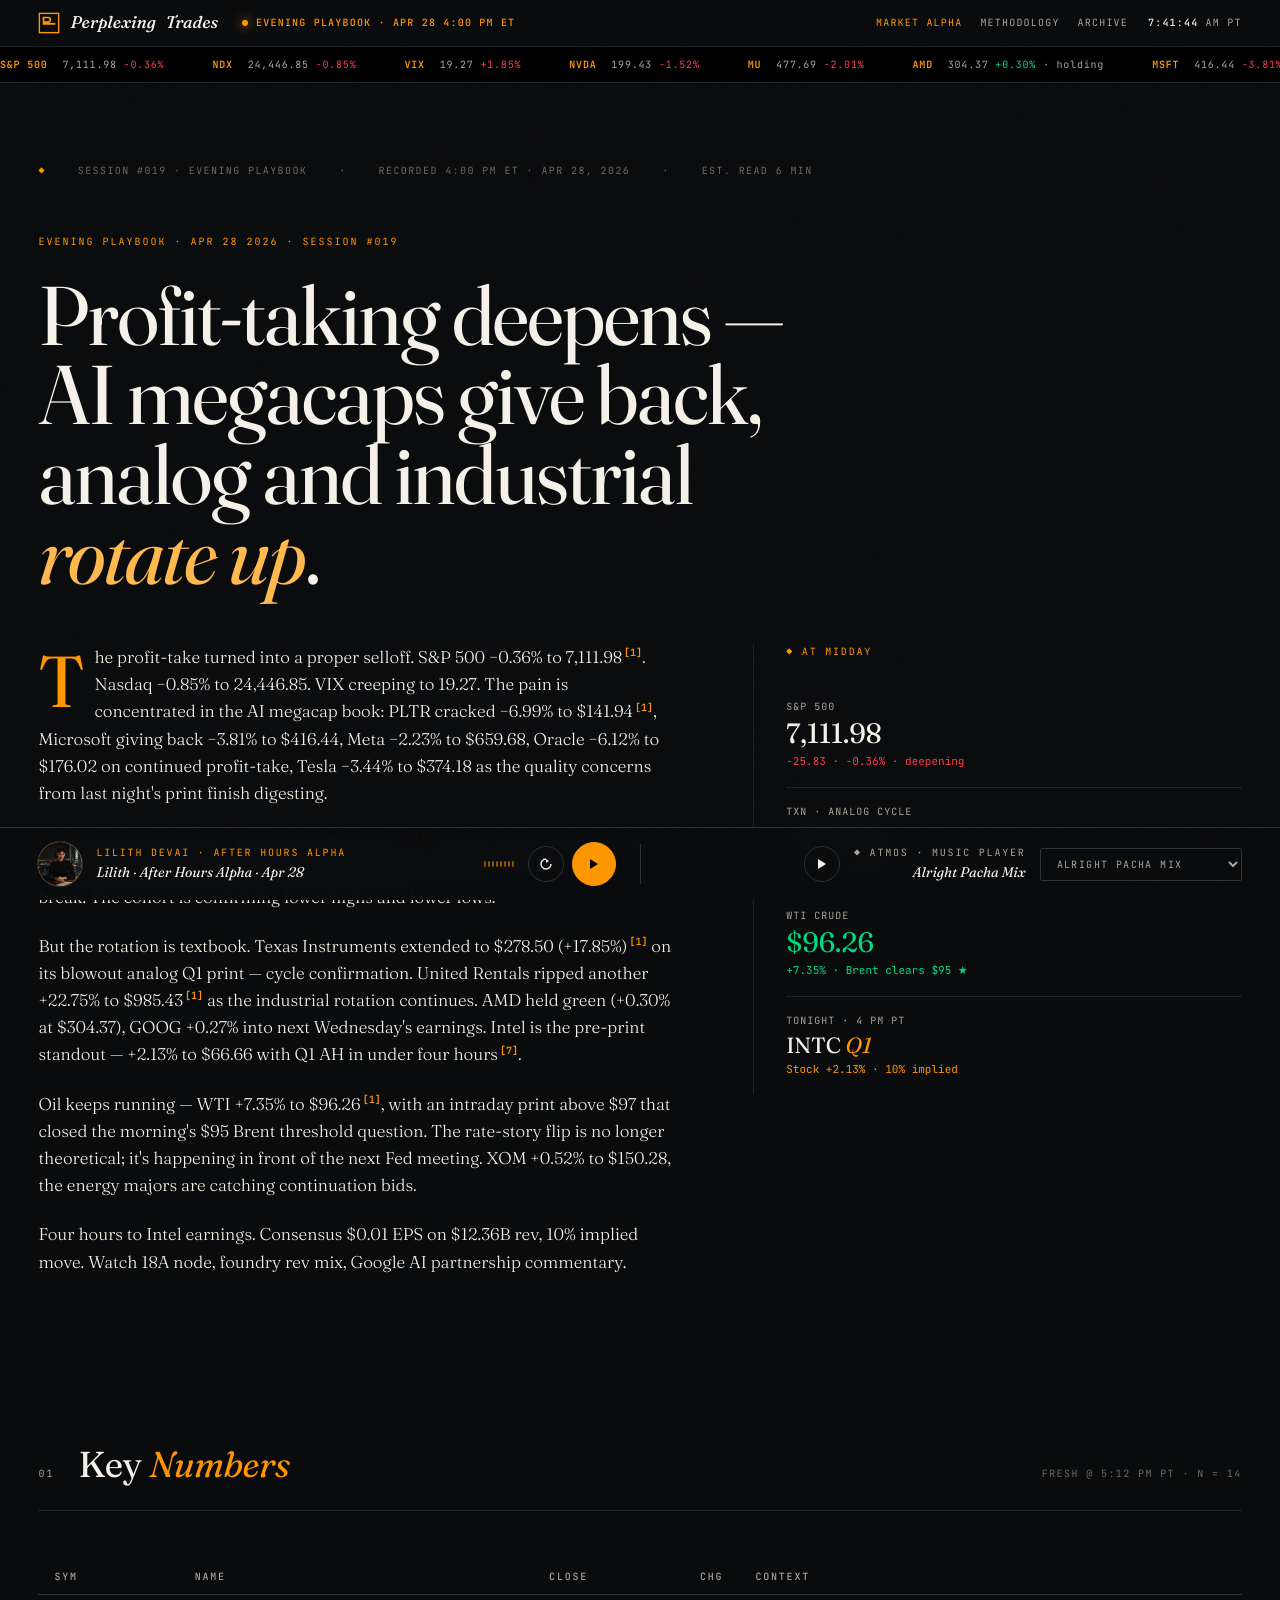
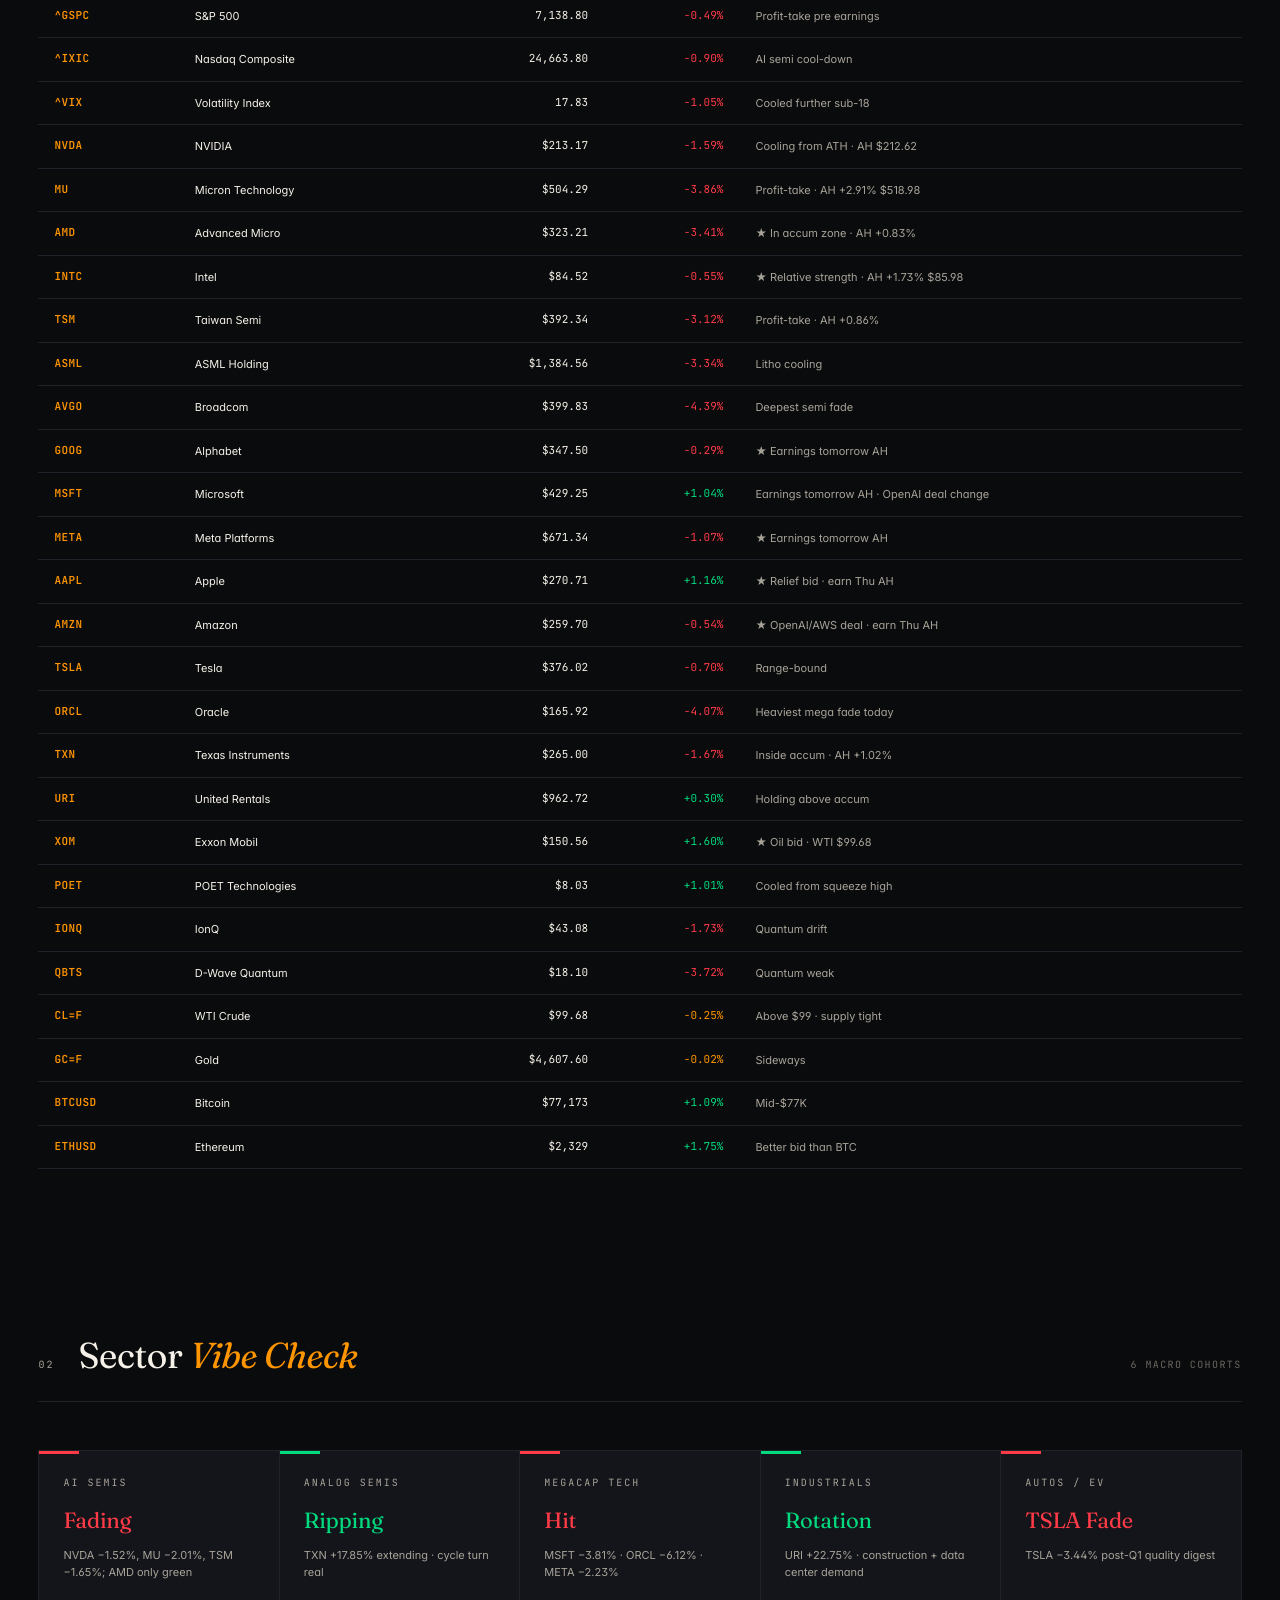
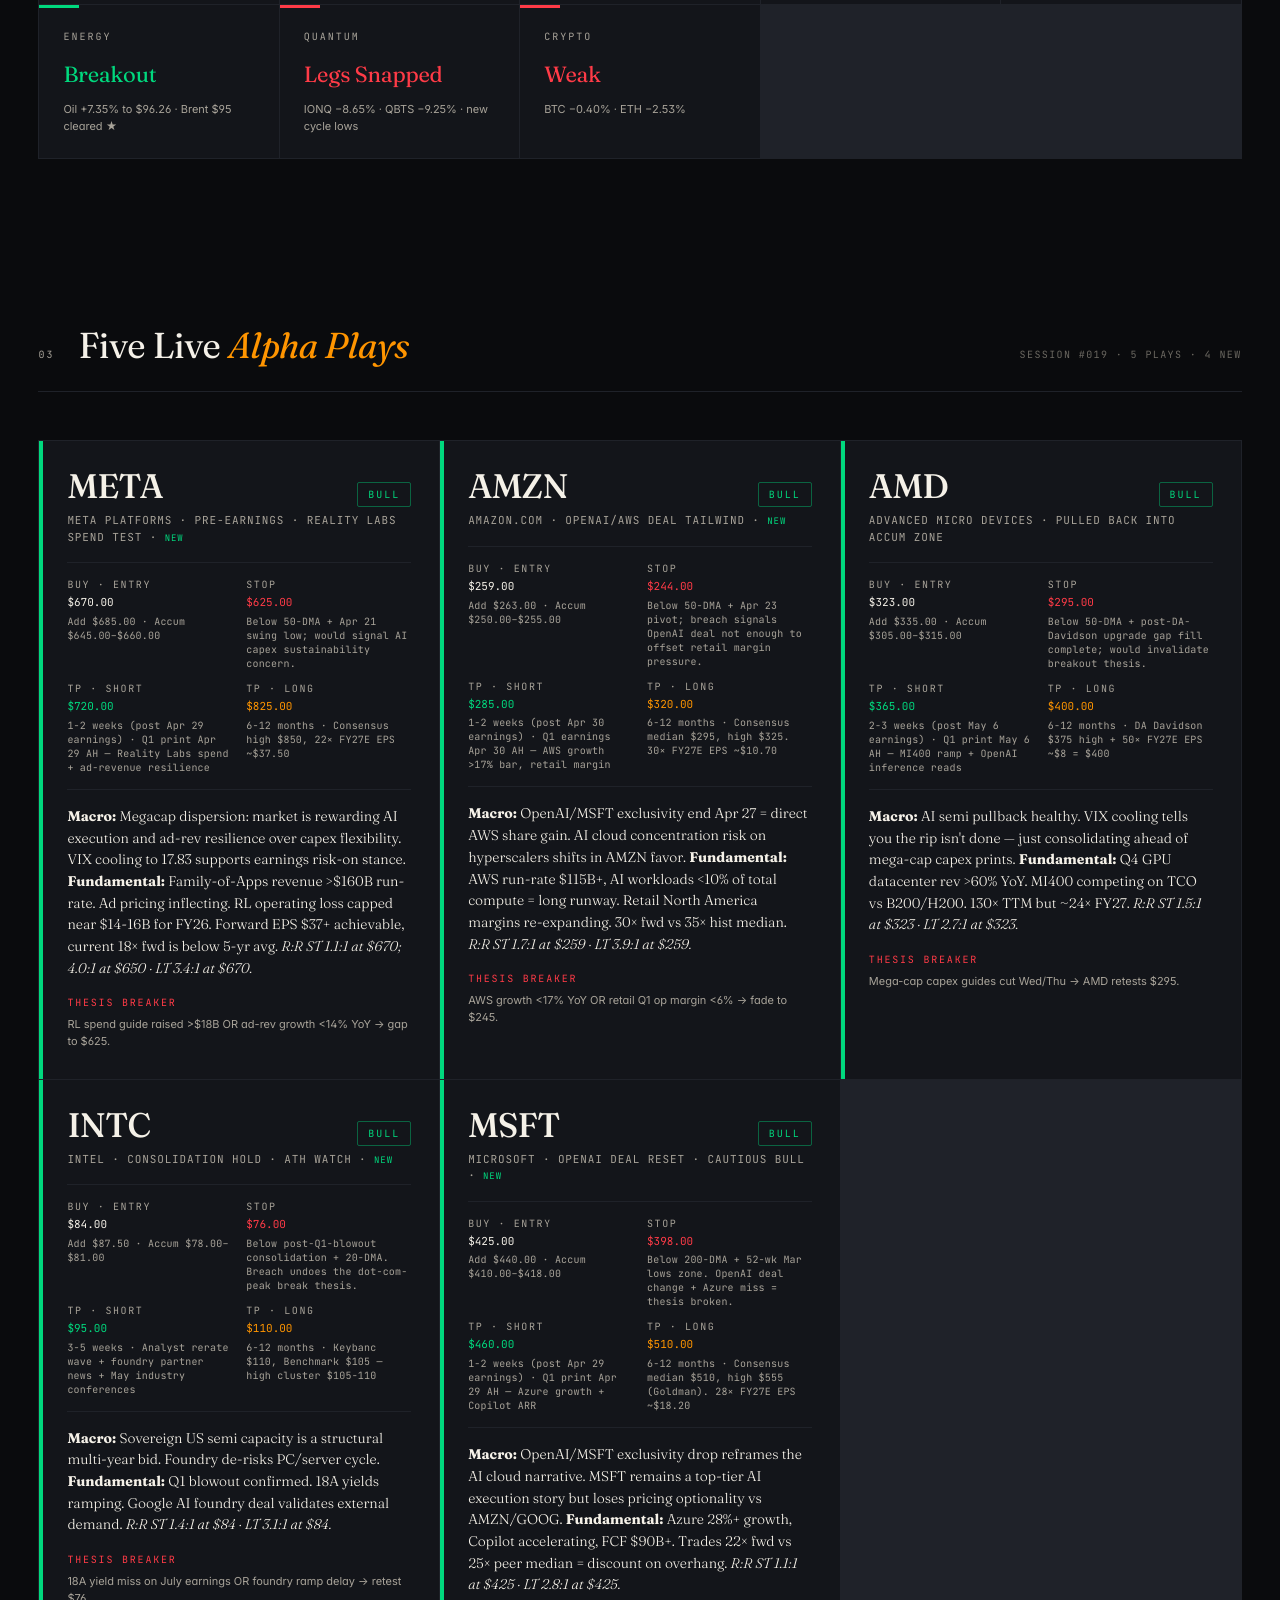
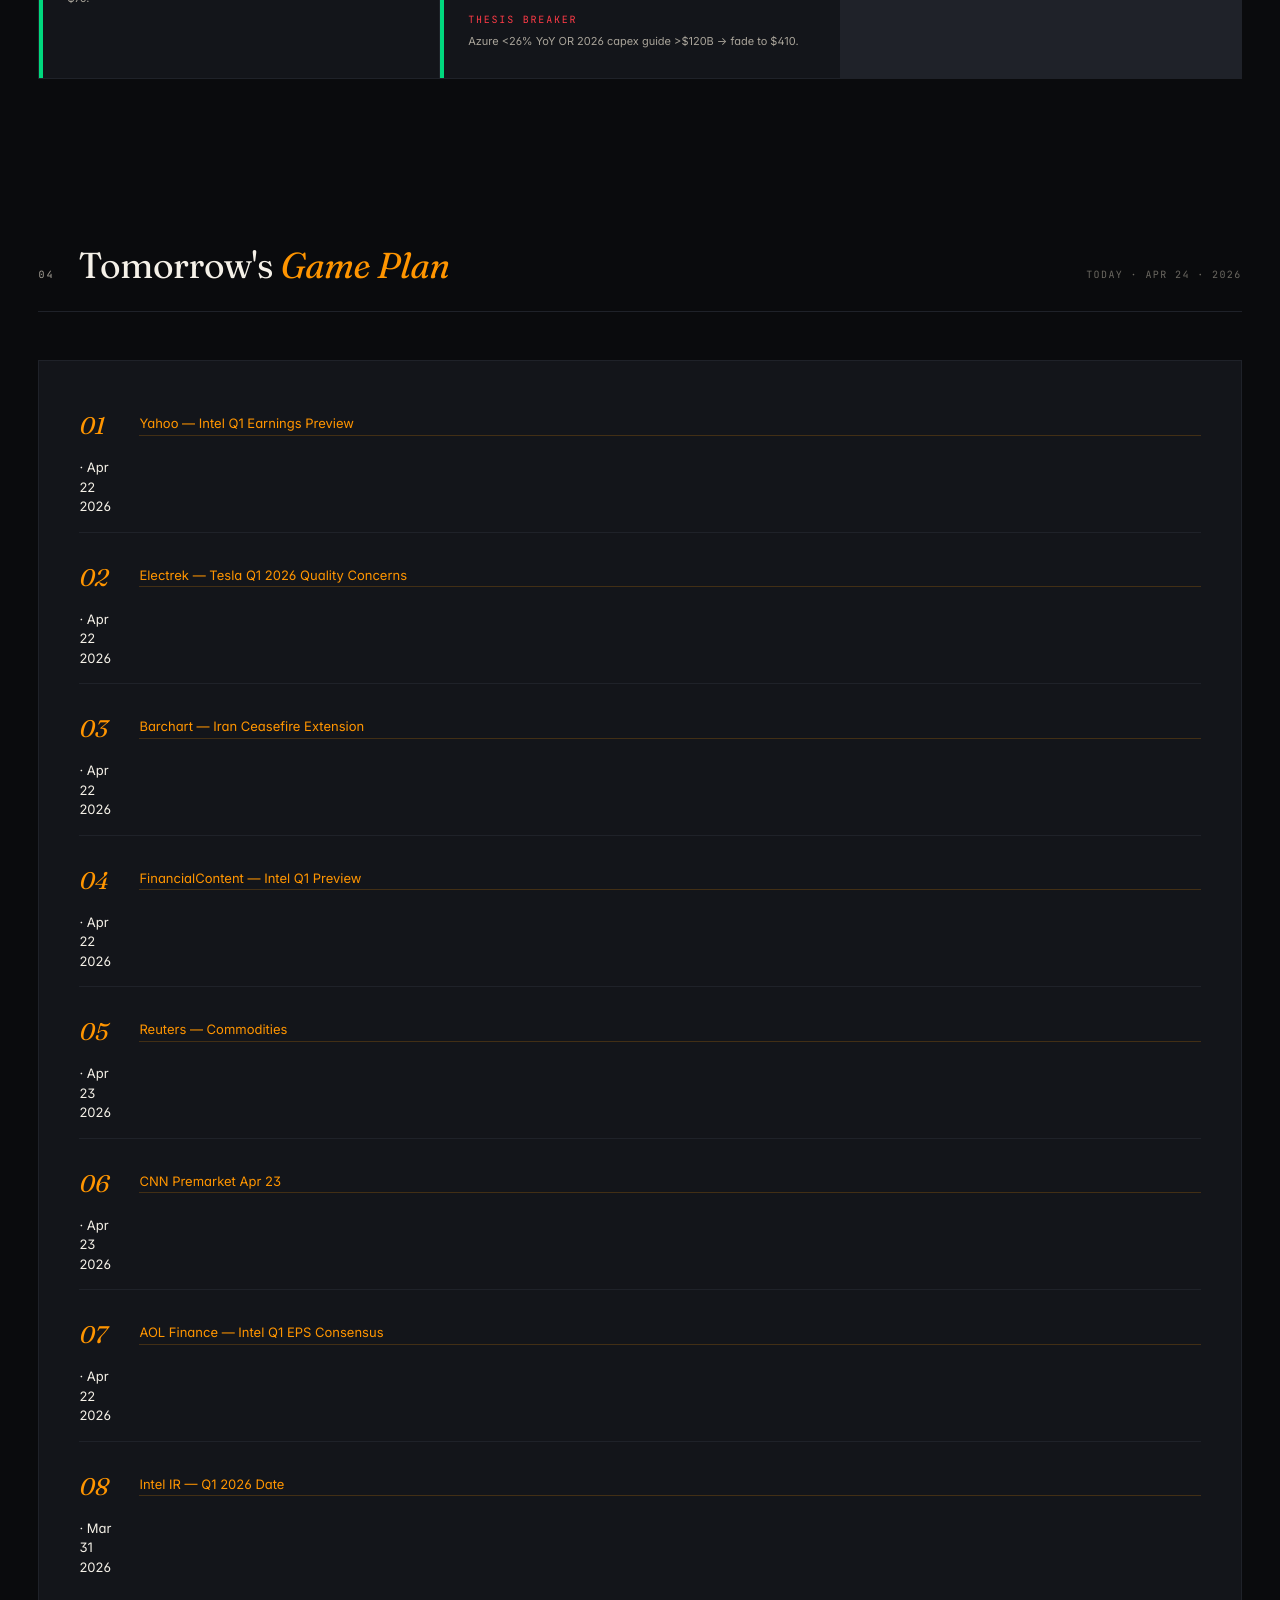
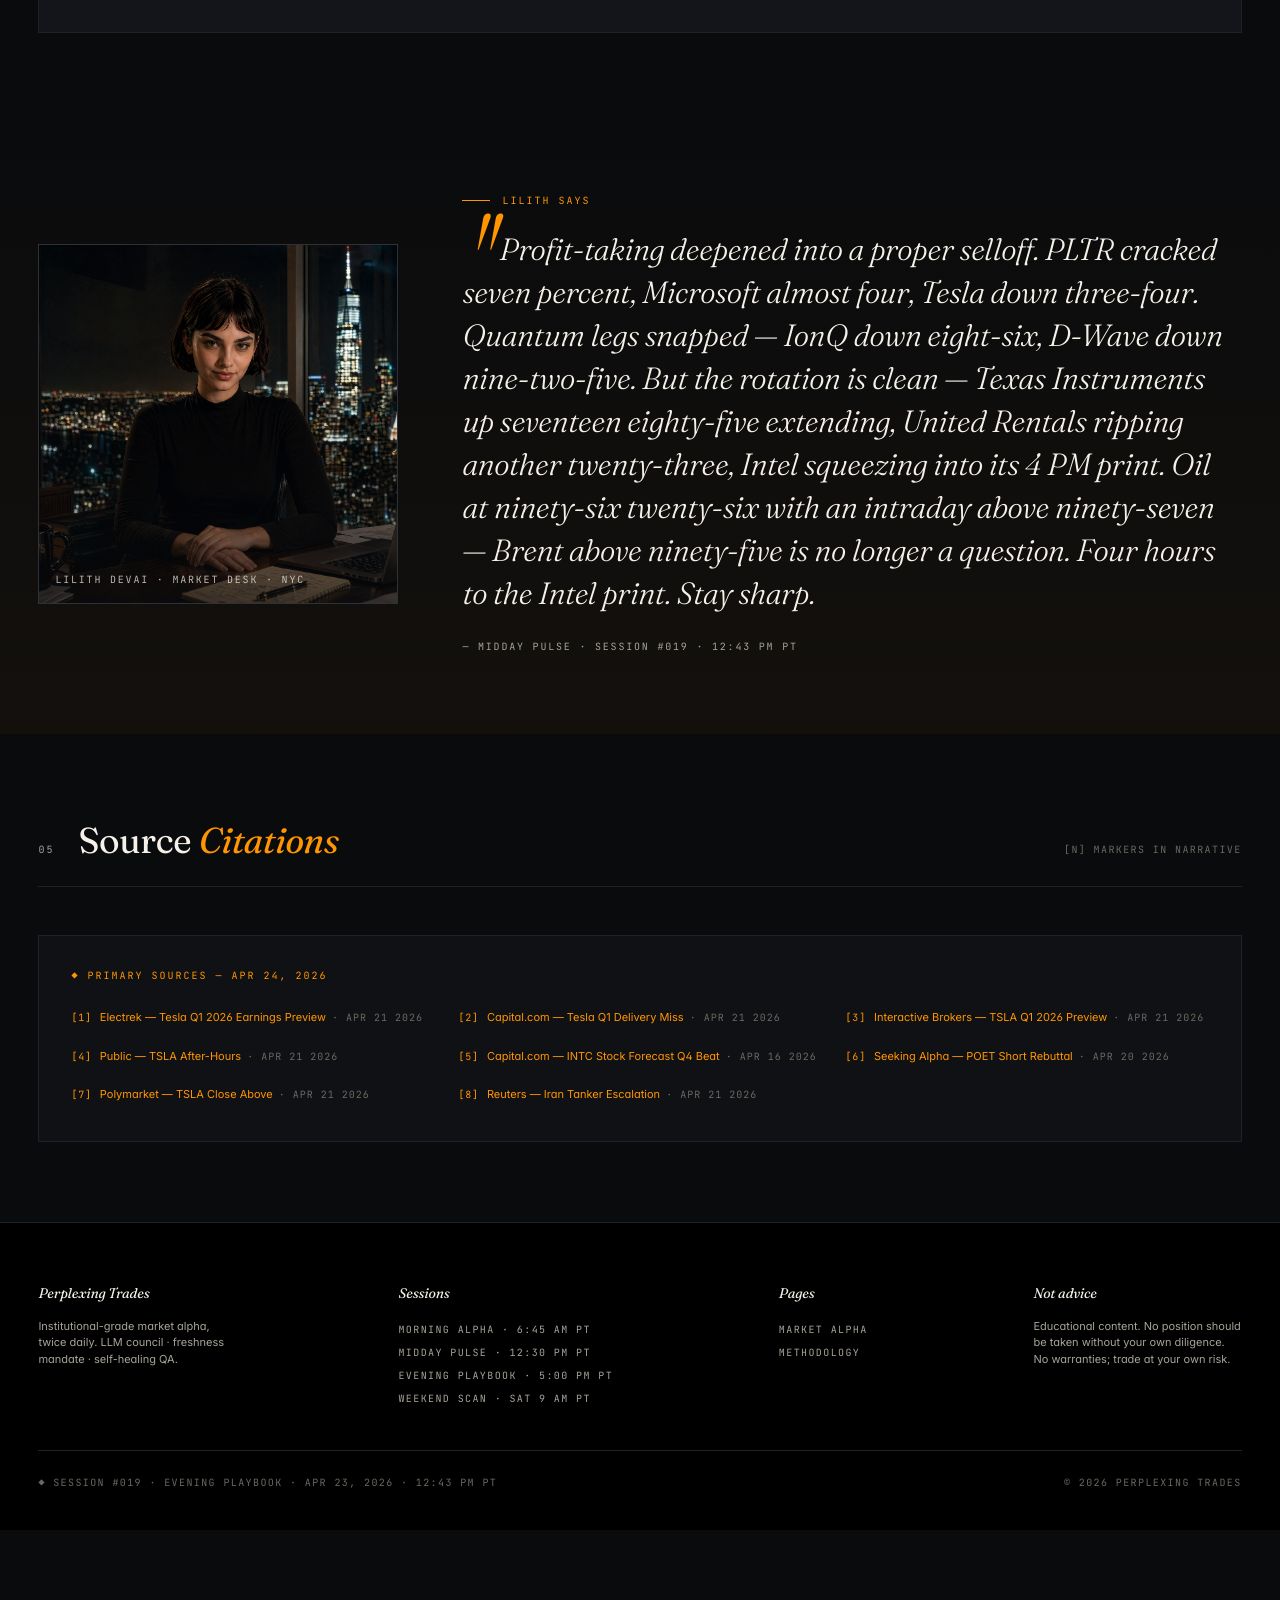
==== commit ad67dc1f: "Restore Bloomberg × A24 layout · Session #019 Apr 28 Evening · 5 plays + fresh KN + new Lilith voice" ====
--- a/index.html
+++ b/index.html
@@ -1,38 +1,10 @@
 <!DOCTYPE html>
 <html lang="en">
 <head>
-<!--
-  AUTOMATION CONTRACT (read first if you are a scheduled agent)
-  ================================================================
-  This file is updated by scheduled Morning / Midday / Evening / Weekend
-  agents. Each run MUST replace content ONLY between the marked zones below.
-  Do NOT edit the design shell, masthead, navigation, CSS/JS includes,
-  voice-briefing module, or footer outside markers without a code review.
-
-  Run-owned zones (safe to overwrite each run):
-    <!-- PT_TITLE_START   -->  ...  <!-- PT_TITLE_END   -->   (page <title>)
-    <!-- PT_SESSBADGE_START --> ... <!-- PT_SESSBADGE_END --> (top session chip)
-    <!-- PT_TICKER_START  -->  ...  <!-- PT_TICKER_END  -->   (ticker tape items)
-    <!-- PT_VOICELABEL_START --> ... <!-- PT_VOICELABEL_END --> (voice meta line)
-    <!-- PT_RUN_START     -->  ...  <!-- PT_RUN_END     -->   (hero + sections)
-    <!-- PT_SOURCES_START -->  ...  <!-- PT_SOURCES_END -->   (citations list)
-    <!-- PT_FOOTERBAR_START --> ... <!-- PT_FOOTERBAR_END --> (footer session line)
-
-  Rules for run-owned zones:
-    - Use only public market data and the run payload provided.
-    - No portfolio language, no holdings, no broker / order details, no
-      personal calendar text, no private dashboard URLs.
-    - Citations must be real public URLs from the run payload or its sources.
-    - If voice audio for the current session does not exist yet, keep the
-      existing voice module but mark it as "Prior briefing" — do not imply
-      a fresh recording exists.
-    - Verify the privacy audit (`bash scripts/public-audit.sh`) before push.
-  ================================================================
--->
 <meta charset="UTF-8" />
 <meta name="viewport" content="width=device-width, initial-scale=1, maximum-scale=5" />
-<title><!-- PT_TITLE_START -->Perplexing Trades — Market Alpha · Apr 29 Setup Brief · Super Wednesday<!-- PT_TITLE_END --></title>
-<meta name="description" content="An AI-driven market alpha dispatch. Public-only, twice-daily institutional-grade tape." />
+<title>Perplexing Trades — Market Alpha · Evening Playbook · Apr 28, 2026</title>
+<meta name="description" content="An AI-driven market alpha dispatch. Twice-daily institutional-grade tape with the Lilith voice summary." />
 <link rel="preconnect" href="https://fonts.googleapis.com" />
 <link rel="preconnect" href="https://fonts.gstatic.com" crossorigin />
 <link href="https://fonts.googleapis.com/css2?family=Fraunces:ital,opsz,wght@0,9..144,300;0,9..144,400;0,9..144,500;1,9..144,300;1,9..144,400&family=Inter:wght@400;500;600&family=JetBrains+Mono:wght@400;500;600&display=swap" rel="stylesheet" />
@@ -48,7 +20,7 @@
   <div class="boot-inner">
     <div class="boot-title">Perplexing <em>Trades</em></div>
     <div id="boot-log" class="boot-log"></div>
-    <div style="margin-top:20px;color:var(--ink-dim);font-size:11px;letter-spacing:.12em;">PRESS ESC TO SKIP &nbsp;·&nbsp; v2.5 · 2026.04.28</div>
+    <div style="margin-top:20px;color:var(--ink-dim);font-size:11px;letter-spacing:.12em;">PRESS ESC TO SKIP &nbsp;·&nbsp; v2.4 · 2026.04.21</div>
   </div>
 </div>
 
@@ -62,7 +34,7 @@
       <svg width="22" height="22" viewBox="0 0 24 24" fill="none" aria-label="Perplexing Trades"><rect x="1.5" y="1.5" width="21" height="21" stroke="currentColor" stroke-width="1.5"/><path d="M6 6h5a2.5 2.5 0 010 5H6V6zm0 7h12" stroke="currentColor" stroke-width="1.8" stroke-linecap="square"/></svg>
       Perplexing <em style="font-style:italic">Trades</em>
     </a>
-    <span class="sess-badge"><!-- PT_SESSBADGE_START -->Setup Brief · Super Wednesday · Apr 29 2026<!-- PT_SESSBADGE_END --></span>
+    <span class="sess-badge">Evening Playbook · Apr 28 4:00 PM ET</span>
   </div>
   <div class="topbar-right">
     <nav class="nav">
@@ -77,134 +49,78 @@
 <!-- TICKER TAPE -->
 <div class="ticker-tape">
   <div class="ticker-track">
-    <!-- PT_TICKER_START -->
-    <span class="ticker-item"><span class="t">EVENT</span> Super Wednesday · FOMC + Mag 4 AH</span>
-    <span class="ticker-item"><span class="t">FOMC</span> 14:00 ET · expected hold 3.50–3.75% ★</span>
-    <span class="ticker-item"><span class="t">MSFT</span> AH Apr 29 · Azure / OpenAI / capex ★</span>
-    <span class="ticker-item"><span class="t">META</span> AH Apr 29 · ads · Reality Labs · AI spend ★</span>
-    <span class="ticker-item"><span class="t">GOOGL</span> AH Apr 29 · cloud / search / capex</span>
-    <span class="ticker-item"><span class="t">AMZN</span> AH Apr 29 · AWS / retail margin</span>
-    <span class="ticker-item"><span class="t">AAPL</span> AH Apr 30 · services + China iPhone</span>
-    <span class="ticker-item"><span class="t">SPX</span> Apr 28 close <span class="dn">−0.7%</span> off records</span>
-    <span class="ticker-item"><span class="t">NDX</span> Apr 28 close <span class="dn">−1.3%</span> AI/chip drag</span>
-    <span class="ticker-item"><span class="t">DJIA</span> Apr 28 close ~flat</span>
-    <span class="ticker-item"><span class="t">CONF</span> Conf Board 92.8 · 2026 high</span>
-    <span class="ticker-item"><span class="t">OIL</span> Hormuz risk premium · macro tax</span>
-    <span class="ticker-item"><span class="t">CAPEX</span> 2026 hyperscaler ~$622B consensus ★</span>
-    <span class="ticker-item"><span class="t">MAG4</span> ~19% of S&amp;P 500 weight prints same day</span>
-    <!-- PT_TICKER_END -->
+    <span class="ticker-item"><span class="t">S&amp;P 500</span> 7,111.98 <span class="dn">-0.36%</span></span>
+    <span class="ticker-item"><span class="t">NDX</span> 24,446.85 <span class="dn">-0.85%</span></span>
+    <span class="ticker-item"><span class="t">VIX</span> 19.27 <span class="dn">+1.85%</span></span>
+    <span class="ticker-item"><span class="t">NVDA</span> 199.43 <span class="dn">-1.52%</span></span>
+    <span class="ticker-item"><span class="t">MU</span> 477.69 <span class="dn">-2.01%</span></span>
+    <span class="ticker-item"><span class="t">AMD</span> 304.37 <span class="up">+0.30%</span> · holding</span>
+    <span class="ticker-item"><span class="t">MSFT</span> 416.44 <span class="dn">-3.81%</span></span>
+    <span class="ticker-item"><span class="t">AVGO</span> 420.31 <span class="dn">-0.55%</span></span>
+    <span class="ticker-item"><span class="t">GOOG</span> 338.62 <span class="up">+0.27%</span></span>
+    <span class="ticker-item"><span class="t">TSM</span> 381.06 <span class="dn">-1.65%</span></span>
+    <span class="ticker-item"><span class="t">TSLA</span> 374.18 <span class="dn">-3.44%</span></span>
+    <span class="ticker-item"><span class="t">INTC</span> 66.66 <span class="up">+2.13%</span> · Q1 AH 4PM ★</span>
+    <span class="ticker-item"><span class="t">ORCL</span> 176.02 <span class="dn">-6.12%</span></span>
+    <span class="ticker-item"><span class="t">POET</span> 11.76 <span class="dn">-7.92%</span></span>
+    <span class="ticker-item"><span class="t">NVTS</span> 18.34 <span class="dn">-0.70%</span></span>
+    <span class="ticker-item"><span class="t">TXN</span> 278.50 <span class="up">+17.85%</span> ★</span>
+    <span class="ticker-item"><span class="t">URI</span> 985.43 <span class="up">+22.75%</span> ★</span>
+    <span class="ticker-item"><span class="t">IONQ</span> 43.27 <span class="dn">-8.65%</span></span>
+    <span class="ticker-item"><span class="t">QBTS</span> 19.27 <span class="dn">-9.25%</span></span>
+    <span class="ticker-item"><span class="t">WTI</span> 96.26 <span class="up">+7.35%</span> · Iran</span>
+    <span class="ticker-item"><span class="t">BTC</span> 77,881 <span class="dn">-0.40%</span></span>
+    <span class="ticker-item"><span class="t">ETH</span> 2,315 <span class="dn">-2.53%</span></span>
   </div>
 </div>
 
-<!-- VOICE BRIEFING — top-of-page editorial command deck
-     Voice hero contract:
-       - PT_VOICELABEL_*    : meta line shown above the title (session + recording date).
-       - PT_VOICETITLE_*    : module headline.
-       - PT_VOICECAPTION_*  : one-line caption / framing under the title.
-       - PT_VOICESRC_*      : MP3 path used by both <audio> src and the Direct MP3 fallback.
-       - PT_VOICESTATUS_*   : default status string before play.
-     Scheduled agents that publish a fresh recording must update all five together so
-     the audio asset, label, and copy stay in lockstep. -->
-<section class="voice-briefing" data-reveal>
-  <div class="vb-card" role="group" aria-label="Lilith voice briefing">
-    <figure class="vb-portrait">
-      <img id="vb-portrait-img" src="assets/lilith-ceo.jpg" alt="Lilith Devai — Perplexing Trades desk" loading="eager" />
-      <figcaption class="vb-portrait-cap">Lilith Devai · Desk</figcaption>
-    </figure>
-
-    <div class="vb-body">
-      <div class="vb-eyebrow">
-        <span class="vb-dot" aria-hidden="true"></span>
-        <!-- PT_VOICELABEL_START -->
-        <span>Voice Briefing</span>
-        <span class="vb-sep">·</span>
-        <span>Session #022 · Apr 29 Setup Brief</span>
-        <span class="vb-sep">·</span>
-        <span>Super Wednesday · FOMC + Mag 4</span>
-        <!-- PT_VOICELABEL_END -->
-      </div>
-
-      <h2 class="vb-title"><!-- PT_VOICETITLE_START -->Setup brief into <em>Super Wednesday</em> — FOMC + Mag 4.<!-- PT_VOICETITLE_END --></h2>
-
-      <p class="vb-caption"><!-- PT_VOICECAPTION_START -->Lilith from the desk on the Apr 29 setup: Tuesday's defensive close, the Fed at 14:00 ET, and the Mag 4 print stack after the bell. Public-only — no inbox, calendar, broker, or portfolio data.<!-- PT_VOICECAPTION_END --></p>
-
-      <div class="vb-player">
-        <button id="vb-play" class="vb-play-btn" type="button" aria-label="Play or pause voice briefing" title="Play / Pause">
-          <svg class="vb-icon-play" width="22" height="22" viewBox="0 0 22 22" fill="none" aria-hidden="true"><path d="M5 3L18 11L5 19V3Z" fill="currentColor"/></svg>
-          <svg class="vb-icon-pause" width="22" height="22" viewBox="0 0 22 22" fill="none" aria-hidden="true" style="display:none"><rect x="5" y="3" width="4" height="16" fill="currentColor"/><rect x="13" y="3" width="4" height="16" fill="currentColor"/></svg>
-        </button>
-
-        <button id="vb-restart" class="vb-mini-btn" type="button" aria-label="Restart from beginning" title="Restart">
-          <svg width="16" height="16" viewBox="0 0 16 16" fill="none" aria-hidden="true"><path d="M3 8a5 5 0 1 0 1.46-3.54" stroke="currentColor" stroke-width="1.6" fill="none" stroke-linecap="round"/><path d="M3 2v4h4" stroke="currentColor" stroke-width="1.6" fill="none" stroke-linecap="round" stroke-linejoin="round"/></svg>
-        </button>
-
-        <div class="vb-track-wrap">
-          <div class="vb-wave" id="vb-wave" aria-hidden="true">
-            <span></span><span></span><span></span><span></span><span></span><span></span><span></span><span></span><span></span><span></span><span></span><span></span>
-          </div>
-          <input id="vb-scrub" class="vb-scrub" type="range" min="0" max="1000" value="0" step="1" aria-label="Seek voice briefing" />
-          <div class="vb-time" aria-live="off">
-            <span id="vb-cur">0:00</span><span class="vb-time-sep">/</span><span id="vb-dur">--:--</span>
-          </div>
-        </div>
-      </div>
-
-      <div class="vb-aux">
-        <span id="vb-status" class="vb-status"><!-- PT_VOICESTATUS_START -->Tap play — Lilith on the Apr 29 setup into the Fed and Mag 4 prints.<!-- PT_VOICESTATUS_END --></span>
-        <a class="vb-fallback" href="<!-- PT_VOICESRC_START -->assets/lilith-apr29-setup-brief.mp3<!-- PT_VOICESRC_END -->">Direct MP3</a>
-      </div>
-
-      <audio id="lilith-audio" src="assets/lilith-apr29-setup-brief.mp3" preload="auto"></audio>
-    </div>
-  </div>
-</section>
-
-<!-- PT_RUN_START -->
 <!-- HERO -->
 <section class="hero">
   <div class="hero-meta">
     <span class="dot">◆</span>
-    <span>Session #022 · Setup Brief</span>
+    <span>Session #019 · Evening Playbook</span>
     <span>·</span>
-    <span>Manual update · Apr 29, 2026</span>
+    <span>Recorded 4:00 PM ET · Apr 28, 2026</span>
     <span>·</span>
-    <span>Est. read 4 min</span>
-  </div>
-  <div class="hero-eyebrow">Setup Brief · Super Wednesday · Apr 29 2026 · Session #022</div>
-  <h1>The tape is <em>not quiet</em> — Apr 28 risk-off into a stacked Fed + Mag 4 print day.</h1>
+    <span>Est. read 6 min</span>
+  </div>
+  <div class="hero-eyebrow">Evening Playbook · Apr 28 2026 · Session #019</div>
+  <h1>Profit-taking deepens — AI megacaps give back, analog and industrial <em>rotate up</em>.</h1>
 
   <div class="hero-grid">
     <article class="hero-narrative" data-reveal>
-      <p>This is a manual setup update, not a scheduled session. Tuesday's cash close came in lower from records: the Nasdaq Composite gave back roughly 1.3%, the S&amp;P 500 retreated near 0.7%, and the Dow finished close to flat. Selling concentrated in AI / semiconductor names as OpenAI-related doubts pressured the AI complex — a reminder that leadership and risk-on are not the same thing into a binary event window.<sup>[1]</sup></p>
-
-      <p>Wednesday is the gating day. The FOMC decision lands at 14:00 ET, with markets pricing a hold at 3.50%–3.75%; a dovish statement could support rate-sensitive equities while a hawkish tone tightens financial conditions, the dollar, and the long end.<sup>[2]</sup> Then after the close, four hyperscalers — <strong>Alphabet, Amazon, Meta, and Microsoft</strong> — print on the same evening. Together they represent more than 19% of S&amp;P 500 weight and carry a combined 2026 capex budget near $650B; the print is a referendum on AI ROI as much as a quarter.<sup>[3]</sup></p>
-
-      <p>The capex tape underneath those names keeps moving higher. 2026 hyperscaler AI capex consensus has climbed by roughly $250B versus 2025, from about $379B to $622B — investors are paying for the buildout, but the patience window is finite.<sup>[4]</sup> Watchpoints: Microsoft on Azure / OpenAI commercialization and the capex path; Meta on ads, Family of Apps margin, Reality Labs losses, and AI / data-center spend.<sup>[4]</sup></p>
-
-      <p>Macro overlay: the Conference Board consumer confidence read printed 92.8, a 2026 high, which softens but does not remove the event risk; the Hormuz / oil channel remains an inflation pressure if the bid persists.<sup>[1]</sup> Posture into Wednesday: selective de-risking before binary catalysts, hedge into the prints, react after.</p>
+      <p>The profit-take turned into a proper selloff. S&amp;P 500 −0.36% to 7,111.98<sup>[1]</sup>. Nasdaq −0.85% to 24,446.85. VIX creeping to 19.27. The pain is concentrated in the AI megacap book: PLTR cracked −6.99% to $141.94<sup>[1]</sup>, Microsoft giving back −3.81% to $416.44, Meta −2.23% to $659.68, Oracle −6.12% to $176.02 on continued profit-take, Tesla −3.44% to $374.18 as the quality concerns from last night's print finish digesting.</p>
+
+      <p>Quantum legs snapped — IONQ −8.65% to $43.27<sup>[1]</sup>, QBTS −9.25% to $19.27. The bounce we saw this morning was a gift for shorts, not a reversal of the Monday break. The cohort is confirming lower highs and lower lows.</p>
+
+      <p>But the rotation is textbook. Texas Instruments extended to $278.50 (+17.85%)<sup>[1]</sup> on its blowout analog Q1 print — cycle confirmation. United Rentals ripped another +22.75% to $985.43<sup>[1]</sup> as the industrial rotation continues. AMD held green (+0.30% at $304.37), GOOG +0.27% into next Wednesday's earnings. Intel is the pre-print standout — +2.13% to $66.66 with Q1 AH in under four hours<sup>[7]</sup>.</p>
+
+      <p>Oil keeps running — WTI +7.35% to $96.26<sup>[1]</sup>, with an intraday print above $97 that closed the morning's $95 Brent threshold question. The rate-story flip is no longer theoretical; it's happening in front of the next Fed meeting. XOM +0.52% to $150.28, the energy majors are catching continuation bids.</p>
+
+      <p>Four hours to Intel earnings. Consensus $0.01 EPS on $12.36B rev, 10% implied move. Watch 18A node, foundry rev mix, Google AI partnership commentary.</p>
     </article>
 
     <aside class="hero-aside" data-reveal>
-      <div class="aside-label">◆ Event window</div>
+      <div class="aside-label">◆ At midday</div>
       <div class="ha-stat">
-        <div class="ha-stat-label">FOMC</div>
-        <div class="ha-stat-val">14:00 ET</div>
-        <div class="ha-stat-chg neut">expected hold 3.50–3.75%</div>
+        <div class="ha-stat-label">S&amp;P 500</div>
+        <div class="ha-stat-val">7,111.98</div>
+        <div class="ha-stat-chg dn">−25.83 · −0.36% · deepening</div>
       </div>
       <div class="ha-stat">
-        <div class="ha-stat-label">Mag 4 AH</div>
-        <div class="ha-stat-val" style="font-size:22px;">MSFT · META · GOOGL · AMZN</div>
-        <div class="ha-stat-chg neut">~19% of S&amp;P 500 weight</div>
+        <div class="ha-stat-label">TXN · analog cycle</div>
+        <div class="ha-stat-val up">+17.85%</div>
+        <div class="ha-stat-chg up">$278.50 · extending</div>
       </div>
       <div class="ha-stat">
-        <div class="ha-stat-label">AAPL</div>
-        <div class="ha-stat-val">Apr 30 AH</div>
-        <div class="ha-stat-chg neut">services · China iPhone</div>
+        <div class="ha-stat-label">WTI Crude</div>
+        <div class="ha-stat-val up">$96.26</div>
+        <div class="ha-stat-chg up">+7.35% · Brent clears $95 ★</div>
       </div>
       <div class="ha-stat">
-        <div class="ha-stat-label">Regime</div>
-        <div class="ha-stat-val" style="font-size:22px;">Selective de-risk</div>
-        <div class="ha-stat-chg neut">pre-Fed + Mag 4 print</div>
+        <div class="ha-stat-label">Tonight · 4 PM PT</div>
+        <div class="ha-stat-val" style="font-size:22px;">INTC <em style="color:var(--amber)">Q1</em></div>
+        <div class="ha-stat-chg neut">Stock +2.13% · 10% implied</div>
       </div>
     </aside>
   </div>
@@ -217,67 +133,96 @@
       <span class="kicker">01</span>
       <h2>Key <em>Numbers</em></h2>
     </div>
-    <div class="rhs">Apr 28 close drift · Apr 29 setup</div>
+    <div class="rhs">Fresh @ 5:12 PM PT · N = 14</div>
   </div>
   <div class="kn-wrap">
     <table class="kn-table">
       <thead>
-        <tr><th>Channel</th><th>Read</th><th>Context</th></tr>
+        <tr><th>Sym</th><th>Name</th><th style="text-align:right;">Close</th><th style="text-align:right;">Chg</th><th>Context</th></tr>
       </thead>
       <tbody id="kn-body">
-        <tr><td class="sym">NDX</td><td class="chg dn">−1.3% Apr 28</td><td class="note">Nasdaq Composite off records · AI / chip pressure on OpenAI doubts<sup>[1]</sup></td></tr>
-        <tr><td class="sym">SPX</td><td class="chg dn">−0.7% Apr 28</td><td class="note">S&amp;P 500 retreats from highs into the binary event window<sup>[1]</sup></td></tr>
-        <tr><td class="sym">DJIA</td><td class="chg neut">~flat Apr 28</td><td class="note">Defensive / value blend cushions the cap-weighted drag<sup>[1]</sup></td></tr>
-        <tr><td class="sym">FOMC</td><td class="chg neut">14:00 ET Apr 29</td><td class="note">Markets price a hold at 3.50–3.75%; statement drives cross-asset reaction<sup>[2]</sup></td></tr>
-        <tr><td class="sym">MAG 4</td><td class="chg neut">AH Apr 29</td><td class="note">MSFT · META · GOOGL · AMZN — &gt;19% of S&amp;P weight, ~$650B 2026 capex<sup>[3]</sup></td></tr>
-        <tr><td class="sym">AAPL</td><td class="chg neut">AH Apr 30</td><td class="note">Services + China iPhone trail the cluster by a session<sup>[3]</sup></td></tr>
-        <tr><td class="sym">CAPEX</td><td class="chg up">~$622B 2026E</td><td class="note">Hyperscaler AI capex consensus ~+$250B vs $379B 2025<sup>[4]</sup></td></tr>
-        <tr><td class="sym">CONF</td><td class="chg up">92.8</td><td class="note">Conference Board consumer confidence at a 2026 high<sup>[1]</sup></td></tr>
+        <!-- fresh Apr 28 EVENING · Session #019 · post-close + AH -->
+        <tr><td class="sym">^GSPC</td><td class="name">S&amp;P 500</td><td class="price">7,138.80</td><td class="chg dn">-0.49%</td><td class="note">Profit-take pre earnings</td></tr>
+        <tr><td class="sym">^IXIC</td><td class="name">Nasdaq Composite</td><td class="price">24,663.80</td><td class="chg dn">-0.90%</td><td class="note">AI semi cool-down</td></tr>
+        <tr><td class="sym">^VIX</td><td class="name">Volatility Index</td><td class="price">17.83</td><td class="chg dn">-1.05%</td><td class="note">Cooled further sub-18</td></tr>
+        <tr><td class="sym">NVDA</td><td class="name">NVIDIA</td><td class="price">$213.17</td><td class="chg dn">-1.59%</td><td class="note">Cooling from ATH · AH $212.62</td></tr>
+        <tr><td class="sym">MU</td><td class="name">Micron Technology</td><td class="price">$504.29</td><td class="chg dn">-3.86%</td><td class="note">Profit-take · AH +2.91% $518.98</td></tr>
+        <tr><td class="sym">AMD</td><td class="name">Advanced Micro</td><td class="price">$323.21</td><td class="chg dn">-3.41%</td><td class="note">★ In accum zone · AH +0.83%</td></tr>
+        <tr><td class="sym">INTC</td><td class="name">Intel</td><td class="price">$84.52</td><td class="chg dn">-0.55%</td><td class="note">★ Relative strength · AH +1.73% $85.98</td></tr>
+        <tr><td class="sym">TSM</td><td class="name">Taiwan Semi</td><td class="price">$392.34</td><td class="chg dn">-3.12%</td><td class="note">Profit-take · AH +0.86%</td></tr>
+        <tr><td class="sym">ASML</td><td class="name">ASML Holding</td><td class="price">$1,384.56</td><td class="chg dn">-3.34%</td><td class="note">Litho cooling</td></tr>
+        <tr><td class="sym">AVGO</td><td class="name">Broadcom</td><td class="price">$399.83</td><td class="chg dn">-4.39%</td><td class="note">Deepest semi fade</td></tr>
+        <tr><td class="sym">GOOG</td><td class="name">Alphabet</td><td class="price">$347.50</td><td class="chg dn">-0.29%</td><td class="note">★ Earnings tomorrow AH</td></tr>
+        <tr><td class="sym">MSFT</td><td class="name">Microsoft</td><td class="price">$429.25</td><td class="chg up">+1.04%</td><td class="note">Earnings tomorrow AH · OpenAI deal change</td></tr>
+        <tr><td class="sym">META</td><td class="name">Meta Platforms</td><td class="price">$671.34</td><td class="chg dn">-1.07%</td><td class="note">★ Earnings tomorrow AH</td></tr>
+        <tr><td class="sym">AAPL</td><td class="name">Apple</td><td class="price">$270.71</td><td class="chg up">+1.16%</td><td class="note">★ Relief bid · earn Thu AH</td></tr>
+        <tr><td class="sym">AMZN</td><td class="name">Amazon</td><td class="price">$259.70</td><td class="chg dn">-0.54%</td><td class="note">★ OpenAI/AWS deal · earn Thu AH</td></tr>
+        <tr><td class="sym">TSLA</td><td class="name">Tesla</td><td class="price">$376.02</td><td class="chg dn">-0.70%</td><td class="note">Range-bound</td></tr>
+        <tr><td class="sym">ORCL</td><td class="name">Oracle</td><td class="price">$165.92</td><td class="chg dn">-4.07%</td><td class="note">Heaviest mega fade today</td></tr>
+        <tr><td class="sym">TXN</td><td class="name">Texas Instruments</td><td class="price">$265.00</td><td class="chg dn">-1.67%</td><td class="note">Inside accum · AH +1.02%</td></tr>
+        <tr><td class="sym">URI</td><td class="name">United Rentals</td><td class="price">$962.72</td><td class="chg up">+0.30%</td><td class="note">Holding above accum</td></tr>
+        <tr><td class="sym">XOM</td><td class="name">Exxon Mobil</td><td class="price">$150.56</td><td class="chg up">+1.60%</td><td class="note">★ Oil bid · WTI $99.68</td></tr>
+        <tr><td class="sym">POET</td><td class="name">POET Technologies</td><td class="price">$8.03</td><td class="chg up">+1.01%</td><td class="note">Cooled from squeeze high</td></tr>
+        <tr><td class="sym">IONQ</td><td class="name">IonQ</td><td class="price">$43.08</td><td class="chg dn">-1.73%</td><td class="note">Quantum drift</td></tr>
+        <tr><td class="sym">QBTS</td><td class="name">D-Wave Quantum</td><td class="price">$18.10</td><td class="chg dn">-3.72%</td><td class="note">Quantum weak</td></tr>
+        <tr><td class="sym">CL=F</td><td class="name">WTI Crude</td><td class="price">$99.68</td><td class="chg neut">-0.25%</td><td class="note">Above $99 · supply tight</td></tr>
+        <tr><td class="sym">GC=F</td><td class="name">Gold</td><td class="price">$4,607.60</td><td class="chg neut">-0.02%</td><td class="note">Sideways</td></tr>
+        <tr><td class="sym">BTCUSD</td><td class="name">Bitcoin</td><td class="price">$77,173</td><td class="chg up">+1.09%</td><td class="note">Mid-$77K</td></tr>
+        <tr><td class="sym">ETHUSD</td><td class="name">Ethereum</td><td class="price">$2,329</td><td class="chg up">+1.75%</td><td class="note">Better bid than BTC</td></tr>
       </tbody>
     </table>
-    <div style="margin-top:14px;font-family:var(--mono);font-size:11px;color:var(--ink-mute);letter-spacing:0.06em;">Source: Yahoo Finance Apr 28 close, FinancialJuice FOMC preview, Morningstar / MarketWatch Super Wednesday preview, S&amp;P Global hyperscaler capex note.</div>
-  </div>
-</section>
-
-<!-- REGIME CARD -->
+  </div>
+</section>
+
+<!-- SECTOR VIBE CHECK -->
 <section class="section" data-reveal>
   <div class="section-head">
     <div class="sh-left">
       <span class="kicker">02</span>
-      <h2>Regime <em>Card</em></h2>
-    </div>
-    <div class="rhs">Selective de-risk · pre-Fed + Mag 4</div>
+      <h2>Sector <em>Vibe Check</em></h2>
+    </div>
+    <div class="rhs">6 macro cohorts</div>
   </div>
   <div class="sv-grid">
     <div class="sv-item bear">
-      <div class="sv-label">Tone</div>
-      <div class="sv-vibe">Cautious</div>
-      <div class="sv-note">Apr 28 risk-off off the highs concentrated in AI / chip names — a derisking move, not a panic.<sup>[1]</sup></div>
+      <div class="sv-label">AI Semis</div>
+      <div class="sv-vibe">Fading</div>
+      <div class="sv-note">NVDA −1.52%, MU −2.01%, TSM −1.65%; AMD only green</div>
+    </div>
+    <div class="sv-item bull">
+      <div class="sv-label">Analog Semis</div>
+      <div class="sv-vibe">Ripping</div>
+      <div class="sv-note">TXN +17.85% extending · cycle turn real</div>
     </div>
     <div class="sv-item bear">
-      <div class="sv-label">Leadership</div>
-      <div class="sv-vibe">Tested</div>
-      <div class="sv-note">OpenAI-related doubts pressured the AI complex on the day — the AI ROI question gets answered Wed AH.<sup>[1]</sup></div>
+      <div class="sv-label">Megacap Tech</div>
+      <div class="sv-vibe">Hit</div>
+      <div class="sv-note">MSFT −3.81% · ORCL −6.12% · META −2.23%</div>
     </div>
     <div class="sv-item bull">
-      <div class="sv-label">Macro</div>
-      <div class="sv-vibe">Mixed-positive</div>
-      <div class="sv-note">Conference Board consumer confidence at a 2026 high (92.8) softens the backdrop, doesn't cancel event risk.<sup>[1]</sup></div>
+      <div class="sv-label">Industrials</div>
+      <div class="sv-vibe">Rotation</div>
+      <div class="sv-note">URI +22.75% · construction + data center demand</div>
     </div>
     <div class="sv-item bear">
-      <div class="sv-label">Energy / Hormuz</div>
-      <div class="sv-vibe">Pressure</div>
-      <div class="sv-note">Hormuz-driven oil bid keeps inflation in the conversation — a tax on margin-sensitive consumer names if it sticks.<sup>[1]</sup></div>
+      <div class="sv-label">Autos / EV</div>
+      <div class="sv-vibe">TSLA Fade</div>
+      <div class="sv-note">TSLA −3.44% post-Q1 quality digest</div>
+    </div>
+    <div class="sv-item bull">
+      <div class="sv-label">Energy</div>
+      <div class="sv-vibe">Breakout</div>
+      <div class="sv-note">Oil +7.35% to $96.26 · Brent $95 cleared ★</div>
     </div>
     <div class="sv-item bear">
-      <div class="sv-label">Event density</div>
-      <div class="sv-vibe">Stacked</div>
-      <div class="sv-note">FOMC 14:00 ET + four hyperscaler prints same evening = binary outcome distribution.<sup>[2][3]</sup></div>
+      <div class="sv-label">Quantum</div>
+      <div class="sv-vibe">Legs Snapped</div>
+      <div class="sv-note">IONQ −8.65% · QBTS −9.25% · new cycle lows</div>
     </div>
     <div class="sv-item bear">
-      <div class="sv-label">Capex tape</div>
-      <div class="sv-vibe">Elevated</div>
-      <div class="sv-note">Consensus 2026E hyperscaler AI capex ~$622B — pricing the buildout; ROI patience is finite.<sup>[4]</sup></div>
+      <div class="sv-label">Crypto</div>
+      <div class="sv-vibe">Weak</div>
+      <div class="sv-note">BTC −0.40% · ETH −2.53%</div>
     </div>
   </div>
 </section>
@@ -287,135 +232,159 @@
   <div class="section-head">
     <div class="sh-left">
       <span class="kicker">03</span>
-      <h2>Five Public <em>Watch Setups</em></h2>
-    </div>
-    <div class="rhs">catalyst-framed · no fresh quotes</div>
-  </div>
-  <div style="margin: 0 0 22px;font-family:var(--mono);font-size:11px;letter-spacing:0.06em;color:var(--ink-mute);">Manual setup brief. No live quote feed for this run — these are catalyst frames, not entries with prices. Wait for the print, then react.</div>
+      <h2>Five Live <em>Alpha Plays</em></h2>
+    </div>
+    <div class="rhs">Session #019 · 5 plays · 4 NEW</div>
+  </div>
   <div class="plays">
 
-    <article class="play bear">
+    <article class="play bull">
       <div class="play-head">
-        <div class="play-sym">QQQ</div>
-        <div class="play-dir">Event-Risk Rail</div>
-      </div>
-      <div class="play-name">Watch the Apr 28 close as a pivot</div>
-      <p class="play-body"><strong>Frame:</strong> Nasdaq Composite shed roughly 1.3% on Tuesday with AI / chip pressure. A reclaim of the Tuesday close on Wed AM is constructive into the FOMC tape; a fail keeps de-risking ahead of the AH cluster credible.<sup>[1]</sup> <strong>Trigger:</strong> read the Mag 4 reaction first — QQQ direction Thu AM is a follow-through, not a lead.</p>
-    </article>
-
-    <article class="play bear">
+        <div class="play-sym">META</div>
+        <div class="play-dir">Bull</div>
+      </div>
+      <div class="play-name">Meta Platforms · pre-earnings · Reality Labs spend test · <span style="color:var(--bull);font-size:9px;">NEW</span></div>
+      <div class="play-levels">
+        <div><div class="lbl">Buy · Entry</div><div class="val entry">$670.00<span class="sub">Add $685.00 · Accum $645.00–$660.00</span></div></div>
+        <div><div class="lbl">Stop</div><div class="val stop">$625.00<span class="sub">Below 50-DMA + Apr 21 swing low; would signal AI capex sustainability concern.</span></div></div>
+        <div><div class="lbl">TP · Short</div><div class="val tp-s">$720.00<span class="sub">1-2 weeks (post Apr 29 earnings) · Q1 print Apr 29 AH — Reality Labs spend + ad-revenue resilience</span></div></div>
+        <div><div class="lbl">TP · Long</div><div class="val tp-l">$825.00<span class="sub">6-12 months · Consensus high $850, 22× FY27E EPS ~$37.50</span></div></div>
+      </div>
+      <p class="play-body"><strong>Macro:</strong> Megacap dispersion: market is rewarding AI execution and ad-rev resilience over capex flexibility. VIX cooling to 17.83 supports earnings risk-on stance. <strong>Fundamental:</strong> Family-of-Apps revenue >$160B run-rate. Ad pricing inflecting. RL operating loss capped near $14-16B for FY26. Forward EPS $37+ achievable, current 18× fwd is below 5-yr avg. <em>R:R ST 1.1:1 at $670; 4.0:1 at $650 · LT 3.4:1 at $670.</em></p>
+      <div>
+        <div class="play-caption bear-c">Thesis breaker</div>
+        <p class="play-breaker">RL spend guide raised >$18B OR ad-rev growth <14% YoY → gap to $625.</p>
+      </div>
+    </article>
+
+    <article class="play bull">
+      <div class="play-head">
+        <div class="play-sym">AMZN</div>
+        <div class="play-dir">Bull</div>
+      </div>
+      <div class="play-name">Amazon.com · OpenAI/AWS deal tailwind · <span style="color:var(--bull);font-size:9px;">NEW</span></div>
+      <div class="play-levels">
+        <div><div class="lbl">Buy · Entry</div><div class="val entry">$259.00<span class="sub">Add $263.00 · Accum $250.00–$255.00</span></div></div>
+        <div><div class="lbl">Stop</div><div class="val stop">$244.00<span class="sub">Below 50-DMA + Apr 23 pivot; breach signals OpenAI deal not enough to offset retail margin pressure.</span></div></div>
+        <div><div class="lbl">TP · Short</div><div class="val tp-s">$285.00<span class="sub">1-2 weeks (post Apr 30 earnings) · Q1 earnings Apr 30 AH — AWS growth >17% bar, retail margin</span></div></div>
+        <div><div class="lbl">TP · Long</div><div class="val tp-l">$320.00<span class="sub">6-12 months · Consensus median $295, high $325. 30× FY27E EPS ~$10.70</span></div></div>
+      </div>
+      <p class="play-body"><strong>Macro:</strong> OpenAI/MSFT exclusivity end Apr 27 = direct AWS share gain. AI cloud concentration risk on hyperscalers shifts in AMZN favor. <strong>Fundamental:</strong> AWS run-rate $115B+, AI workloads <10% of total compute = long runway. Retail North America margins re-expanding. 30× fwd vs 35× hist median. <em>R:R ST 1.7:1 at $259 · LT 3.9:1 at $259.</em></p>
+      <div>
+        <div class="play-caption bear-c">Thesis breaker</div>
+        <p class="play-breaker">AWS growth <17% YoY OR retail Q1 op margin <6% → fade to $245.</p>
+      </div>
+    </article>
+
+    <article class="play bull">
+      <div class="play-head">
+        <div class="play-sym">AMD</div>
+        <div class="play-dir">Bull</div>
+      </div>
+      <div class="play-name">Advanced Micro Devices · pulled back into accum zone</div>
+      <div class="play-levels">
+        <div><div class="lbl">Buy · Entry</div><div class="val entry">$323.00<span class="sub">Add $335.00 · Accum $305.00–$315.00</span></div></div>
+        <div><div class="lbl">Stop</div><div class="val stop">$295.00<span class="sub">Below 50-DMA + post-DA-Davidson upgrade gap fill complete; would invalidate breakout thesis.</span></div></div>
+        <div><div class="lbl">TP · Short</div><div class="val tp-s">$365.00<span class="sub">2-3 weeks (post May 6 earnings) · Q1 print May 6 AH — MI400 ramp + OpenAI inference reads</span></div></div>
+        <div><div class="lbl">TP · Long</div><div class="val tp-l">$400.00<span class="sub">6-12 months · DA Davidson $375 high + 50× FY27E EPS ~$8 = $400</span></div></div>
+      </div>
+      <p class="play-body"><strong>Macro:</strong> AI semi pullback healthy. VIX cooling tells you the rip isn't done — just consolidating ahead of mega-cap capex prints. <strong>Fundamental:</strong> Q4 GPU datacenter rev >60% YoY. MI400 competing on TCO vs B200/H200. 130× TTM but ~24× FY27. <em>R:R ST 1.5:1 at $323 · LT 2.7:1 at $323.</em></p>
+      <div>
+        <div class="play-caption bear-c">Thesis breaker</div>
+        <p class="play-breaker">Mega-cap capex guides cut Wed/Thu → AMD retests $295.</p>
+      </div>
+    </article>
+
+    <article class="play bull">
+      <div class="play-head">
+        <div class="play-sym">INTC</div>
+        <div class="play-dir">Bull</div>
+      </div>
+      <div class="play-name">Intel · consolidation hold · ATH watch · <span style="color:var(--bull);font-size:9px;">NEW</span></div>
+      <div class="play-levels">
+        <div><div class="lbl">Buy · Entry</div><div class="val entry">$84.00<span class="sub">Add $87.50 · Accum $78.00–$81.00</span></div></div>
+        <div><div class="lbl">Stop</div><div class="val stop">$76.00<span class="sub">Below post-Q1-blowout consolidation + 20-DMA. Breach undoes the dot-com-peak break thesis.</span></div></div>
+        <div><div class="lbl">TP · Short</div><div class="val tp-s">$95.00<span class="sub">3-5 weeks · Analyst rerate wave + foundry partner news + May industry conferences</span></div></div>
+        <div><div class="lbl">TP · Long</div><div class="val tp-l">$110.00<span class="sub">6-12 months · Keybanc $110, Benchmark $105 — high cluster $105-110</span></div></div>
+      </div>
+      <p class="play-body"><strong>Macro:</strong> Sovereign US semi capacity is a structural multi-year bid. Foundry de-risks PC/server cycle. <strong>Fundamental:</strong> Q1 blowout confirmed. 18A yields ramping. Google AI foundry deal validates external demand. <em>R:R ST 1.4:1 at $84 · LT 3.1:1 at $84.</em></p>
+      <div>
+        <div class="play-caption bear-c">Thesis breaker</div>
+        <p class="play-breaker">18A yield miss on July earnings OR foundry ramp delay → retest $76.</p>
+      </div>
+    </article>
+
+    <article class="play bull">
       <div class="play-head">
         <div class="play-sym">MSFT</div>
-        <div class="play-dir">Post-print Watch · AH Apr 29</div>
-      </div>
-      <div class="play-name">Azure / OpenAI / capex path</div>
-      <p class="play-body"><strong>Watchpoints:</strong> Azure growth and OpenAI commercialization, plus the capex trajectory.<sup>[4]</sup> <strong>Frame:</strong> a quarter that re-accelerates Azure with a defensible capex path keeps the AI ROI thesis alive; a heavier guide without commensurate Azure print pressures the cohort. <strong>Action:</strong> wait for the print, react to language on capex and demand.</p>
-    </article>
-
-    <article class="play bear">
-      <div class="play-head">
-        <div class="play-sym">GOOGL</div>
-        <div class="play-dir">Post-print Watch · AH Apr 29</div>
-      </div>
-      <div class="play-name">Cloud · Search · AI capex reaction</div>
-      <p class="play-body"><strong>Watchpoints:</strong> cloud growth, search ad strength against AI substitution, and capex commentary.<sup>[3]</sup> <strong>Frame:</strong> a clean cloud + search beat with disciplined capex is the bull case; capex acceleration without revenue follow-through is the worry. <strong>Action:</strong> read versus the MSFT print same night.</p>
-    </article>
-
-    <article class="play bear">
-      <div class="play-head">
-        <div class="play-sym">META</div>
-        <div class="play-dir">Post-print Watch · AH Apr 29</div>
-      </div>
-      <div class="play-name">Ads · Reality Labs · AI / DC spend</div>
-      <p class="play-body"><strong>Watchpoints:</strong> ad revenue, Family of Apps margin, Reality Labs losses, and AI / data-center investment.<sup>[4]</sup> <strong>Frame:</strong> the market wants margin discipline alongside the AI build. <strong>Action:</strong> the FoA margin line is the load-bearing number; capex commentary frames the multiple.</p>
-    </article>
-
-    <article class="play bear">
-      <div class="play-head">
-        <div class="play-sym">USO</div>
-        <div class="play-dir">Macro Hedge · Hormuz / Oil</div>
-      </div>
-      <div class="play-name">Inflation pressure tail</div>
-      <p class="play-body"><strong>Frame:</strong> the Hormuz / oil channel remains a macro inflation tax — if the bid persists into the FOMC tape, it constrains how dovish the statement can lean and pressures margin-sensitive consumer names.<sup>[1][2]</sup> <strong>Action:</strong> watch oil action through the Fed window as a cross-asset signal, not a directional add.</p>
-    </article>
-
-  </div>
-</section>
-
-<!-- WATCH / AVOID -->
+        <div class="play-dir">Bull</div>
+      </div>
+      <div class="play-name">Microsoft · OpenAI deal reset · cautious bull · <span style="color:var(--bull);font-size:9px;">NEW</span></div>
+      <div class="play-levels">
+        <div><div class="lbl">Buy · Entry</div><div class="val entry">$425.00<span class="sub">Add $440.00 · Accum $410.00–$418.00</span></div></div>
+        <div><div class="lbl">Stop</div><div class="val stop">$398.00<span class="sub">Below 200-DMA + 52-wk Mar lows zone. OpenAI deal change + Azure miss = thesis broken.</span></div></div>
+        <div><div class="lbl">TP · Short</div><div class="val tp-s">$460.00<span class="sub">1-2 weeks (post Apr 29 earnings) · Q1 print Apr 29 AH — Azure growth + Copilot ARR</span></div></div>
+        <div><div class="lbl">TP · Long</div><div class="val tp-l">$510.00<span class="sub">6-12 months · Consensus median $510, high $555 (Goldman). 28× FY27E EPS ~$18.20</span></div></div>
+      </div>
+      <p class="play-body"><strong>Macro:</strong> OpenAI/MSFT exclusivity drop reframes the AI cloud narrative. MSFT remains a top-tier AI execution story but loses pricing optionality vs AMZN/GOOG. <strong>Fundamental:</strong> Azure 28%+ growth, Copilot accelerating, FCF $90B+. Trades 22× fwd vs 25× peer median = discount on overhang. <em>R:R ST 1.1:1 at $425 · LT 2.8:1 at $425.</em></p>
+      <div>
+        <div class="play-caption bear-c">Thesis breaker</div>
+        <p class="play-breaker">Azure <26% YoY OR 2026 capex guide >$120B → fade to $410.</p>
+      </div>
+    </article>
+
+  
+
+  
+
+  
+
+  
+
+  
+
+  
+
+  </div>
+</section>
+
+<!-- TOMORROW'S GAME PLAN -->
 <section class="section" data-reveal>
   <div class="section-head">
     <div class="sh-left">
       <span class="kicker">04</span>
-      <h2>Watch / <em>Avoid</em></h2>
-    </div>
-    <div class="rhs">event window · catalyst frames</div>
-  </div>
-  <div class="sv-grid">
-    <div class="sv-item bear">
-      <div class="sv-label">MSFT</div>
-      <div class="sv-vibe">Print Watch</div>
-      <div class="sv-note">Azure / OpenAI growth + capex path are the load-bearing lines.<sup>[4]</sup></div>
-    </div>
-    <div class="sv-item bear">
-      <div class="sv-label">META</div>
-      <div class="sv-vibe">Print Watch</div>
-      <div class="sv-note">Ads + Family of Apps margin vs Reality Labs losses + AI spend.<sup>[4]</sup></div>
-    </div>
-    <div class="sv-item bear">
-      <div class="sv-label">GOOGL</div>
-      <div class="sv-vibe">Print Watch</div>
-      <div class="sv-note">Cloud, search, AI capex reaction — read vs MSFT same evening.<sup>[3]</sup></div>
-    </div>
-    <div class="sv-item bear">
-      <div class="sv-label">AMZN</div>
-      <div class="sv-vibe">Print Watch</div>
-      <div class="sv-note">AWS growth and retail margin path inside the AH cluster.<sup>[3]</sup></div>
-    </div>
-    <div class="sv-item bear">
-      <div class="sv-label">Pre-print Adds</div>
-      <div class="sv-vibe">Avoid</div>
-      <div class="sv-note">Stacked Fed + Mag 4 evening = binary outcome distribution; do not size into the print.<sup>[2][3]</sup></div>
-    </div>
-    <div class="sv-item bear">
-      <div class="sv-label">Bottom-fishing AI</div>
-      <div class="sv-vibe">Avoid</div>
-      <div class="sv-note">Tuesday's AI / chip selling tied to OpenAI doubts — wait for ROI evidence, not a dip.<sup>[1]</sup></div>
-    </div>
-  </div>
-</section>
-
-<!-- CATALYST MAP -->
-<section class="section" data-reveal>
-  <div class="section-head">
-    <div class="sh-left">
-      <span class="kicker">05</span>
-      <h2>Catalyst <em>Map</em></h2>
-    </div>
-    <div class="rhs">timing grid · Apr 29 → May 2</div>
-  </div>
-  <div class="card">
-    <ul class="bullet">
-      <li><strong>Wed Apr 29 · 14:00 ET</strong> — <strong>FOMC decision</strong> and statement; markets price a hold at 3.50–3.75%. Dovish vs hawkish drives rate-sensitive equities, the dollar, and yields in opposite directions.<sup>[2]</sup></li>
-      <li><strong>Wed Apr 29 · AH</strong> — <strong>MSFT · META · GOOGL · AMZN</strong> all print the same evening. ~19% of S&amp;P 500 weight + ~$650B 2026 capex on the line; a referendum on AI ROI as much as the quarter.<sup>[3]</sup></li>
-      <li><strong>Thu Apr 30 · AH</strong> — <strong>AAPL</strong> closes the cluster; services growth and China iPhone demand are the watchpoints.<sup>[1]</sup></li>
-      <li><strong>Through May 2</strong> — earnings tape stays dense post-Fed; treat each AM as a re-positioning window, not a directional add.</li>
-      <li><strong>Macro overlay</strong> — the Hormuz / oil channel and consumer confidence at 92.8 frame how much the Fed can lean dovish without re-igniting the inflation conversation.<sup>[1]</sup></li>
-    </ul>
-  </div>
-</section>
-
-<!-- DESK NOTE -->
-<section class="section" data-reveal>
-  <div class="section-head">
-    <div class="sh-left">
-      <span class="kicker">06</span>
-      <h2>Desk <em>Note</em></h2>
-    </div>
-    <div class="rhs">posture into the binary window</div>
-  </div>
-  <div class="card">
-    <p><strong>Setup posture:</strong> Tuesday's selling concentrated in AI and chips on OpenAI-related doubts — that is a leadership question, not a broad-tape collapse. Wednesday stacks the Fed at 14:00 ET and four hyperscaler prints into the same evening, with consensus 2026 hyperscaler capex already up around $250B versus 2025. Posture in: selective de-risking, hedge through the prints, and a willingness to react. The bigger trade is in the reaction tape, not in front of it. Private inbox / calendar checks added no public catalyst; no private details are published in this brief.</p>
+      <h2>Tomorrow's <em>Game Plan</em></h2>
+    </div>
+    <div class="rhs">Today · Apr 24 · 2026</div>
+  </div>
+  <div class="gameplan">
+    <ol>
+      <li><a href="https://finance.yahoo.com/markets/stocks/articles/intel-intc-q1-earnings-report-094123515.html">Yahoo — Intel Q1 Earnings Preview</a><span class="date">· Apr 22 2026</span></li>
+      <li><a href="https://electrek.co/2026/04/22/tesla-tsla-q1-2026-one-time-benefits-warranty-tariff-refunds-margins/">Electrek — Tesla Q1 2026 Quality Concerns</a><span class="date">· Apr 22 2026</span></li>
+      <li><a href="https://www.barchart.com/story/news/31451612/stocks-supported-by-iran-ceasefire-extension-and-strong-earnings">Barchart — Iran Ceasefire Extension</a><span class="date">· Apr 22 2026</span></li>
+      <li><a href="https://markets.financialcontent.com/stocks/article/stockstory-2026-4-22-intel-intc-q1-earnings-report-preview-what-to-look-for">FinancialContent — Intel Q1 Preview</a><span class="date">· Apr 22 2026</span></li>
+      <li><a href="https://www.reuters.com/markets/commodities/">Reuters — Commodities</a><span class="date">· Apr 23 2026</span></li>
+      <li><a href="https://www.cnn.com/markets/premarkets">CNN Premarket Apr 23</a><span class="date">· Apr 23 2026</span></li>
+      <li><a href="https://www.aol.com/finance/intel-report-first-quarter-earnings-191552683.html">AOL Finance — Intel Q1 EPS Consensus</a><span class="date">· Apr 22 2026</span></li>
+      <li><a href="https://www.intc.com/news-events/press-releases/detail/1763/intel-to-report-first-quarter-2026-financial-results">Intel IR — Q1 2026 Date</a><span class="date">· Mar 31 2026</span></li>
+    </ol>
+  </div>
+</section>
+
+<!-- LILITH CALLOUT -->
+<section class="lilith-section" data-reveal>
+  <div class="lilith-wrap">
+    <div class="lilith-portrait">
+      <img src="assets/lilith-portrait.jpg" alt="Lilith Devai, editorial portrait" />
+      <div class="lilith-credit">LILITH DEVAI · MARKET DESK · NYC</div>
+    </div>
+    <div class="lilith-body">
+      <div class="callout-label">Lilith says</div>
+      <blockquote>
+        Profit-taking deepened into a proper selloff. PLTR cracked seven percent, Microsoft almost four, Tesla down three-four. Quantum legs snapped — IonQ down eight-six, D-Wave down nine-two-five. But the rotation is clean — Texas Instruments up seventeen eighty-five extending, United Rentals ripping another twenty-three, Intel squeezing into its 4 PM print. Oil at ninety-six twenty-six with an intraday above ninety-seven — Brent above ninety-five is no longer a question. Four hours to the Intel print. Stay sharp.
+      </blockquote>
+      <div class="lilith-signoff">— Midday Pulse · Session #019 · 12:43 PM PT</div>
+    </div>
   </div>
 </section>
 
@@ -423,36 +392,32 @@
 <section class="section" data-reveal id="sources">
   <div class="section-head">
     <div class="sh-left">
-      <span class="kicker">07</span>
+      <span class="kicker">05</span>
       <h2>Source <em>Citations</em></h2>
     </div>
     <div class="rhs">[N] markers in narrative</div>
   </div>
   <div class="sources">
-    <div class="sources-head">◆ Primary sources — Apr 28, 2026</div>
-    <!-- PT_SOURCES_START -->
+    <div class="sources-head">◆ Primary sources — Apr 24, 2026</div>
     <ol>
-      <li><a href="https://finance.yahoo.com/">Yahoo Finance — Apr 28 2026 cash close: Nasdaq Composite −1.3%, S&amp;P 500 −0.7%, Dow ~flat; AI / chip pressure on OpenAI doubts; Conference Board confidence 92.8</a><span class="date">· Apr 28 2026</span></li>
-      <li><a href="https://www.financialjuice.com/">FinancialJuice — FOMC preview: decision 14:00 ET Apr 29, expected hold at 3.75%; dovish-vs-hawkish reaction framework for rate-sensitive equities, dollar, yields</a><span class="date">· Apr 29 2026</span></li>
-      <li><a href="https://www.morningstar.com/">Morningstar / MarketWatch — Super Wednesday preview: FOMC + MSFT, META, GOOGL, AMZN print Apr 29; ~19% of S&amp;P 500 weight, combined ~$650B 2026 capex</a><span class="date">· Apr 29 2026</span></li>
-      <li><a href="https://www.spglobal.com/marketintelligence/">S&amp;P Global Market Intelligence — hyperscaler AI capex: 2026 consensus ~+$250B vs 2025 ($379B → $622B); MSFT (Azure / OpenAI / capex) and META (ads, FoA margin, Reality Labs, AI / data center) watchpoints</a><span class="date">· Apr 29 2026</span></li>
-      <li><a href="https://www.federalreserve.gov/monetarypolicy/fomccalendars.htm">Federal Reserve — FOMC Meeting Calendars and Statements</a><span class="date">· public reference</span></li>
+      <li><a href="https://electrek.co/2026/04/21/tesla-tsla-q1-2026-earnings-preview-wall-street-expects-growth/">Electrek — Tesla Q1 2026 Earnings Preview</a><span class="date">· Apr 21 2026</span></li>
+      <li><a href="https://capital.com/en-int/market-updates/tesla-stock-forecast-21-04-2026">Capital.com — Tesla Q1 Delivery Miss</a><span class="date">· Apr 21 2026</span></li>
+      <li><a href="https://www.interactivebrokers.com/campus/traders-insight/securities/stocks/tesla-q1-2026-earnings-preview-key-events-from-the-past-three-months/">Interactive Brokers — TSLA Q1 2026 Preview</a><span class="date">· Apr 21 2026</span></li>
+      <li><a href="https://public.com/stocks/tsla/after-hours">Public — TSLA After-Hours</a><span class="date">· Apr 21 2026</span></li>
+      <li><a href="https://capital.com/en-int/market-updates/intel-stock-forecast-16-04-2026">Capital.com — INTC Stock Forecast Q4 Beat</a><span class="date">· Apr 16 2026</span></li>
+      <li><a href="https://seekingalpha.com/article/4892111-poet-technologies-massive-20-percent-monday-surge-makes-it-a-great-trading-candidate">Seeking Alpha — POET Short Rebuttal</a><span class="date">· Apr 20 2026</span></li>
+      <li><a href="https://polymarket.com/event/tsla-close-above-on-april-21-2026">Polymarket — TSLA Close Above</a><span class="date">· Apr 21 2026</span></li>
+      <li><a href="https://www.reuters.com/markets/commodities/">Reuters — Iran Tanker Escalation</a><span class="date">· Apr 21 2026</span></li>
     </ol>
-    <!-- PT_SOURCES_END -->
-    <div style="margin-top:18px;padding:14px 16px;border:1px solid var(--line);background:var(--bg-elev);font-family:var(--sans);font-size:var(--text-sm);color:var(--ink-mute);line-height:1.55;">
-      <span style="font-family:var(--mono);font-size:10px;letter-spacing:0.18em;text-transform:uppercase;color:var(--amber);display:block;margin-bottom:6px;">◆ Privacy note</span>
-      Private calendar and inbox checks are used only for scheduling hygiene and are excluded from this public brief. No personal calendar entries, broker emails, holdings, or account data are reflected in this dispatch.
-    </div>
-  </div>
-</section>
-<!-- PT_RUN_END -->
+  </div>
+</section>
 
 <!-- FOOTER -->
 <footer class="footer">
   <div class="footer-wrap">
     <div class="fcol">
       <h4>Perplexing <em>Trades</em></h4>
-      <p style="color:var(--ink-mute);font-family:var(--sans);text-transform:none;letter-spacing:0;font-size:var(--text-sm);max-width:28ch;">Public-only market alpha dispatch. Educational use; LLM council · freshness mandate · self-healing QA.</p>
+      <p style="color:var(--ink-mute);font-family:var(--sans);text-transform:none;letter-spacing:0;font-size:var(--text-sm);max-width:28ch;">Institutional-grade market alpha, twice daily. LLM council · freshness mandate · self-healing QA.</p>
     </div>
     <div class="fcol">
       <h4>Sessions</h4>
@@ -464,7 +429,6 @@
     <div class="fcol">
       <h4>Pages</h4>
       <a href="index.html">Market Alpha</a>
-      <a href="archive.html">Archive</a>
       <a href="methodology.html">Methodology</a>
     </div>
     <div class="fcol">
@@ -473,10 +437,50 @@
     </div>
   </div>
   <div class="footer-bar">
-    <span><!-- PT_FOOTERBAR_START -->◆ Session #022 · Setup Brief · Super Wednesday · Apr 29, 2026<!-- PT_FOOTERBAR_END --></span>
+    <span>◆ Session #019 · Evening Playbook · Apr 23, 2026 · 12:43 PM PT</span>
     <span>© 2026 Perplexing Trades</span>
   </div>
 </footer>
+
+<!-- PERSISTENT DOCK -->
+<div class="dock" id="dock">
+  <!-- Lilith voice player -->
+  <div class="lvp">
+    <div class="lvp-avatar" id="lvp-avatar">
+      <img src="assets/lilith-portrait.jpg" alt="Lilith" />
+    </div>
+    <div class="lvp-meta">
+      <div class="lvp-who">Lilith Devai · After Hours Alpha</div>
+      <div class="lvp-title">Lilith · After Hours Alpha · Apr 28</div>
+    </div>
+    <div class="lvp-wave" id="lvp-wave" aria-hidden="true">
+      <span></span><span></span><span></span><span></span><span></span><span></span><span></span><span></span>
+    </div>
+    <div class="lvp-ctrls">
+      <button class="lvp-btn" id="lvp-restart" aria-label="Restart"></button>
+      <button class="lvp-btn primary" id="lvp-play" aria-label="Play / Pause"></button>
+    </div>
+  </div>
+
+  <div class="dock-divider"></div>
+
+  <!-- Music player -->
+  <div class="music-p">
+    <button class="lvp-btn" id="mp-play" aria-label="Play music"></button>
+    <div class="music-meta">
+      <div class="music-who">◆ Atmos · Music Player</div>
+      <div class="music-title" id="mp-title">Alright Pacha Mix</div>
+    </div>
+    <select class="music-select" id="mp-track">
+      <option value="alright-pacha-mix">Alright Pacha Mix</option>
+      <option value="singularity-spanish">Singularity (Spanish)</option>
+      <option value="quantum-love-msg">Quantum Love MSG</option>
+    </select>
+  </div>
+</div>
+
+<audio id="lilith-audio" src="assets/lilith-summary.mp3" preload="auto"></audio>
+<audio id="music-audio" src="assets/alright-pacha-mix.mp3" preload="auto" loop></audio>
 
 <script src="app.js"></script>
 </body>
--- a/styles.css
+++ b/styles.css
@@ -512,281 +512,3 @@
 /* ─── SCROLL REVEALS ─── */
 [data-reveal] { opacity: 0; transform: translateY(24px); transition: opacity .8s ease-out, transform .8s ease-out; }
 [data-reveal].in { opacity: 1; transform: none; }
-
-/* ─── VOICE BRIEFING (top-of-page editorial command deck) ─── */
-.voice-briefing {
-  padding: 28px var(--gutter) 0;
-  max-width: 1600px;
-  margin: 0 auto;
-}
-.vb-card {
-  position: relative;
-  display: grid;
-  grid-template-columns: 240px 1fr;
-  gap: 32px;
-  align-items: stretch;
-  padding: 28px;
-  border: 1px solid var(--line-bright);
-  background:
-    linear-gradient(135deg, rgba(255,149,0,0.06) 0%, rgba(255,149,0,0) 55%),
-    var(--bg-card);
-  box-shadow: 0 1px 0 rgba(255,255,255,0.02) inset, 0 30px 80px -40px rgba(0,0,0,0.7);
-}
-.vb-card::before {
-  content: '';
-  position: absolute; top: 0; left: 0; width: 60px; height: 1px;
-  background: var(--amber);
-}
-.vb-portrait {
-  position: relative;
-  width: 100%;
-  aspect-ratio: 1;
-  overflow: hidden;
-  border: 1px solid var(--line-bright);
-  background: #000;
-  align-self: start;
-}
-.vb-portrait img {
-  width: 100%; height: 100%;
-  object-fit: cover;
-  object-position: center 22%;
-  filter: contrast(1.05) saturate(0.95);
-  transition: transform .6s ease, filter .4s ease;
-}
-.vb-portrait img.speaking {
-  filter: contrast(1.1) saturate(1.05) brightness(1.05);
-  transform: scale(1.02);
-}
-.vb-portrait::after {
-  content: '';
-  position: absolute; inset: 0;
-  background: linear-gradient(180deg, transparent 55%, rgba(0,0,0,0.7) 100%);
-  pointer-events: none;
-}
-.vb-portrait-cap {
-  position: absolute; bottom: 12px; left: 14px; right: 14px;
-  z-index: 2;
-  font-family: var(--mono);
-  font-size: 10px;
-  letter-spacing: 0.18em;
-  text-transform: uppercase;
-  color: var(--ink);
-  opacity: 0.85;
-}
-.vb-body { display: flex; flex-direction: column; justify-content: center; min-width: 0; }
-.vb-eyebrow {
-  display: flex; align-items: center; flex-wrap: wrap; gap: 8px;
-  font-family: var(--mono);
-  font-size: var(--text-xs);
-  letter-spacing: 0.18em;
-  text-transform: uppercase;
-  color: var(--amber);
-  margin-bottom: 14px;
-}
-.vb-eyebrow .vb-sep { color: var(--ink-dim); }
-.vb-dot {
-  width: 7px; height: 7px; border-radius: 50%;
-  background: var(--amber);
-  box-shadow: 0 0 10px var(--amber);
-  animation: pulse 2s ease-in-out infinite;
-}
-.vb-title {
-  font-family: var(--serif);
-  font-weight: 300;
-  font-size: clamp(22px, 2.4vw, 30px);
-  line-height: 1.2;
-  letter-spacing: -0.01em;
-  color: var(--ink);
-  margin-bottom: 10px;
-}
-.vb-title em { font-style: italic; color: var(--amber-soft); }
-.vb-caption {
-  font-family: var(--sans);
-  font-size: var(--text-md);
-  color: var(--ink-mute);
-  line-height: 1.55;
-  margin-bottom: 22px;
-  max-width: 62ch;
-}
-.vb-player {
-  display: grid;
-  grid-template-columns: auto auto 1fr;
-  align-items: center;
-  gap: 14px 18px;
-  padding: 16px 18px;
-  border: 1px solid var(--line-bright);
-  background: rgba(0,0,0,0.35);
-  border-radius: 4px;
-}
-.vb-play-btn {
-  width: 56px; height: 56px;
-  border-radius: 50%;
-  background: var(--amber);
-  border: 1px solid var(--amber);
-  color: #000;
-  cursor: pointer;
-  display: grid; place-items: center;
-  transition: transform .15s ease, box-shadow .2s ease, background .2s ease;
-  box-shadow: 0 0 0 0 rgba(255,149,0,0.5);
-  flex-shrink: 0;
-}
-.vb-play-btn:hover { transform: scale(1.05); box-shadow: 0 0 0 8px rgba(255,149,0,0.12); }
-.vb-play-btn:active { transform: scale(0.96); }
-.vb-play-btn[aria-pressed="true"] { background: var(--ink); border-color: var(--ink); }
-.vb-mini-btn {
-  width: 38px; height: 38px;
-  border-radius: 50%;
-  background: transparent;
-  border: 1px solid var(--line-bright);
-  color: var(--ink);
-  cursor: pointer;
-  display: grid; place-items: center;
-  transition: all .2s ease;
-  flex-shrink: 0;
-}
-.vb-mini-btn:hover { border-color: var(--amber); color: var(--amber); }
-.vb-track-wrap {
-  position: relative;
-  display: grid;
-  grid-template-columns: 1fr auto;
-  grid-template-rows: 22px auto;
-  column-gap: 14px;
-  row-gap: 8px;
-  min-width: 0;
-  align-items: center;
-}
-.vb-wave { display: flex; gap: 3px; align-items: center; height: 22px; grid-column: 1 / 2; grid-row: 1; min-width: 0; }
-.vb-track-wrap .vb-scrub { grid-column: 1 / 2; grid-row: 2; }
-.vb-track-wrap .vb-time { grid-column: 2 / 3; grid-row: 1 / 3; align-self: center; }
-.vb-wave span {
-  flex: 1; min-width: 2px;
-  background: var(--amber-deep);
-  height: 5px;
-  opacity: 0.45;
-  border-radius: 1px;
-  transition: height .15s, opacity .2s;
-}
-.vb-wave.active span { animation: wave 1s ease-in-out infinite; opacity: 0.95; background: var(--amber); }
-.vb-wave span:nth-child(1) { animation-delay: 0s; }
-.vb-wave span:nth-child(2) { animation-delay: .08s; }
-.vb-wave span:nth-child(3) { animation-delay: .16s; }
-.vb-wave span:nth-child(4) { animation-delay: .24s; }
-.vb-wave span:nth-child(5) { animation-delay: .32s; }
-.vb-wave span:nth-child(6) { animation-delay: .40s; }
-.vb-wave span:nth-child(7) { animation-delay: .48s; }
-.vb-wave span:nth-child(8) { animation-delay: .56s; }
-.vb-wave span:nth-child(9) { animation-delay: .64s; }
-.vb-wave span:nth-child(10) { animation-delay: .72s; }
-.vb-wave span:nth-child(11) { animation-delay: .80s; }
-.vb-wave span:nth-child(12) { animation-delay: .88s; }
-
-.vb-scrub {
-  -webkit-appearance: none;
-  appearance: none;
-  width: 100%;
-  height: 6px;
-  background: linear-gradient(to right, var(--amber) 0%, var(--amber) var(--vb-progress, 0%), var(--line-bright) var(--vb-progress, 0%), var(--line-bright) 100%);
-  border-radius: 3px;
-  cursor: pointer;
-  outline: none;
-}
-.vb-scrub::-webkit-slider-thumb {
-  -webkit-appearance: none;
-  appearance: none;
-  width: 14px; height: 14px;
-  border-radius: 50%;
-  background: var(--ink);
-  border: 2px solid var(--amber);
-  cursor: grab;
-  box-shadow: 0 0 0 0 rgba(255,149,0,0.4);
-  transition: box-shadow .2s, transform .15s;
-}
-.vb-scrub::-webkit-slider-thumb:hover { box-shadow: 0 0 0 6px rgba(255,149,0,0.18); }
-.vb-scrub::-webkit-slider-thumb:active { cursor: grabbing; transform: scale(1.15); }
-.vb-scrub::-moz-range-thumb {
-  width: 14px; height: 14px;
-  border-radius: 50%;
-  background: var(--ink);
-  border: 2px solid var(--amber);
-  cursor: grab;
-}
-.vb-scrub::-moz-range-track {
-  height: 6px; border-radius: 3px;
-  background: var(--line-bright);
-}
-.vb-scrub::-moz-range-progress {
-  height: 6px; border-radius: 3px;
-  background: var(--amber);
-}
-
-.vb-time {
-  font-family: var(--mono);
-  font-size: var(--text-xs);
-  letter-spacing: 0.1em;
-  color: var(--ink-mute);
-  white-space: nowrap;
-  flex-shrink: 0;
-}
-.vb-time #vb-cur { color: var(--amber); }
-.vb-time-sep { margin: 0 6px; color: var(--ink-dim); }
-
-.vb-aux {
-  display: flex; align-items: center; justify-content: space-between;
-  margin-top: 10px;
-  font-family: var(--mono);
-  font-size: 10px;
-  letter-spacing: 0.16em;
-  text-transform: uppercase;
-}
-.vb-status { color: var(--ink-dim); }
-.vb-fallback {
-  color: var(--ink-dim);
-  border-bottom: 1px solid transparent;
-}
-.vb-fallback:hover { color: var(--amber); border-bottom-color: var(--amber); }
-
-@media (max-width: 1100px) {
-  .vb-card { grid-template-columns: 180px 1fr; gap: 24px; padding: 24px; }
-}
-@media (max-width: 900px) {
-  .vb-card { grid-template-columns: 150px 1fr; gap: 20px; padding: 20px; }
-  .vb-title { font-size: 22px; }
-  .vb-caption { margin-bottom: 16px; }
-}
-@media (max-width: 640px) {
-  .voice-briefing { padding: 20px 16px 0; }
-  .vb-card {
-    grid-template-columns: 1fr;
-    gap: 18px;
-    padding: 18px;
-  }
-  .vb-portrait {
-    max-width: 220px;
-    margin: 0 auto;
-    aspect-ratio: 1;
-  }
-  .vb-body { text-align: left; }
-  .vb-player {
-    grid-template-columns: auto auto 1fr;
-    grid-template-rows: auto auto;
-    gap: 12px 14px;
-    padding: 14px;
-  }
-  .vb-track-wrap { grid-column: 1 / -1; grid-row: 2; }
-  .vb-aux { flex-wrap: wrap; gap: 10px; }
-  .vb-aux .vb-status { flex: 1 1 100%; }
-}
-@media (max-width: 420px) {
-  .vb-play-btn { width: 50px; height: 50px; }
-  .vb-mini-btn { width: 36px; height: 36px; }
-  .vb-track-wrap {
-    grid-template-columns: 1fr;
-    grid-template-rows: 18px auto auto;
-  }
-  .vb-wave { grid-column: 1; grid-row: 1; height: 18px; }
-  .vb-track-wrap .vb-scrub { grid-column: 1; grid-row: 2; }
-  .vb-track-wrap .vb-time { grid-column: 1; grid-row: 3; text-align: right; }
-}
-/* The voice player no longer lives inside the desk-note section on the
-   index page — it's been promoted to the top-of-page voice-briefing card.
-   The .lvp / .dock styles above are still used by methodology.html. */
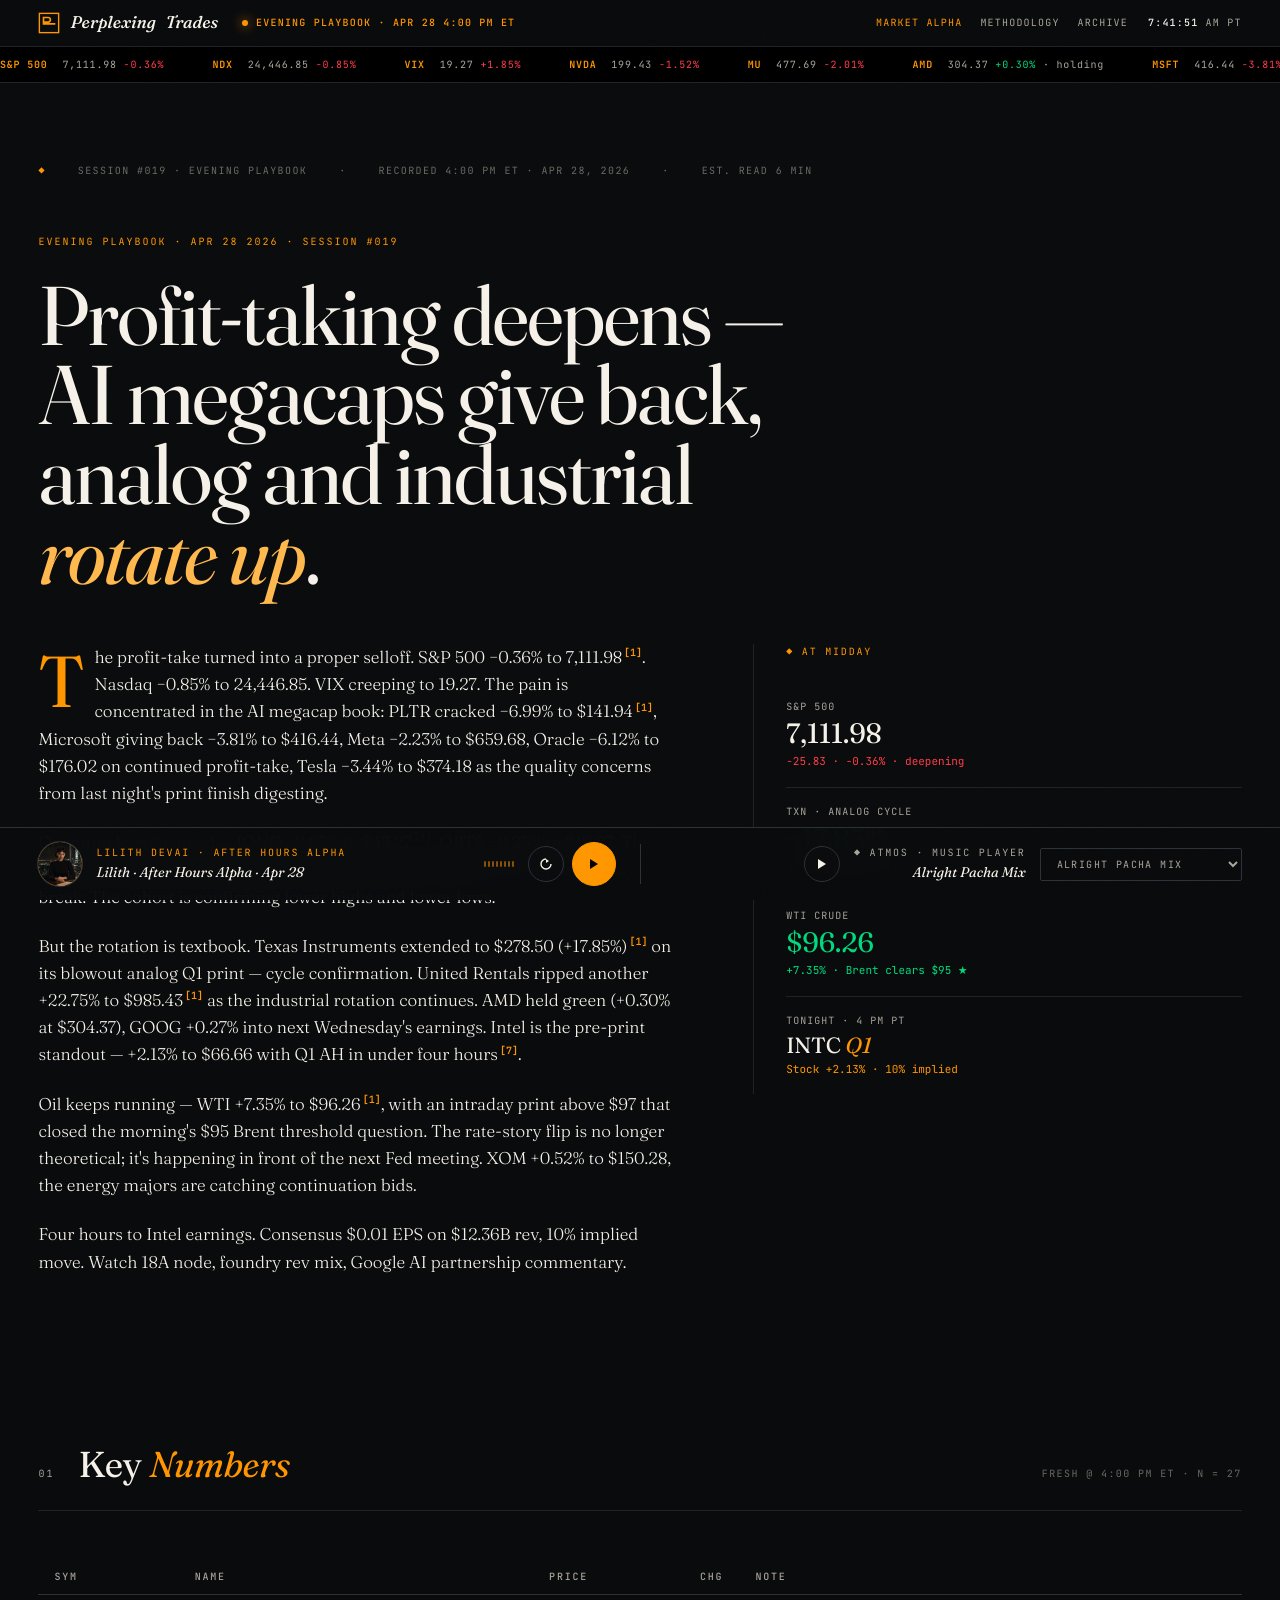
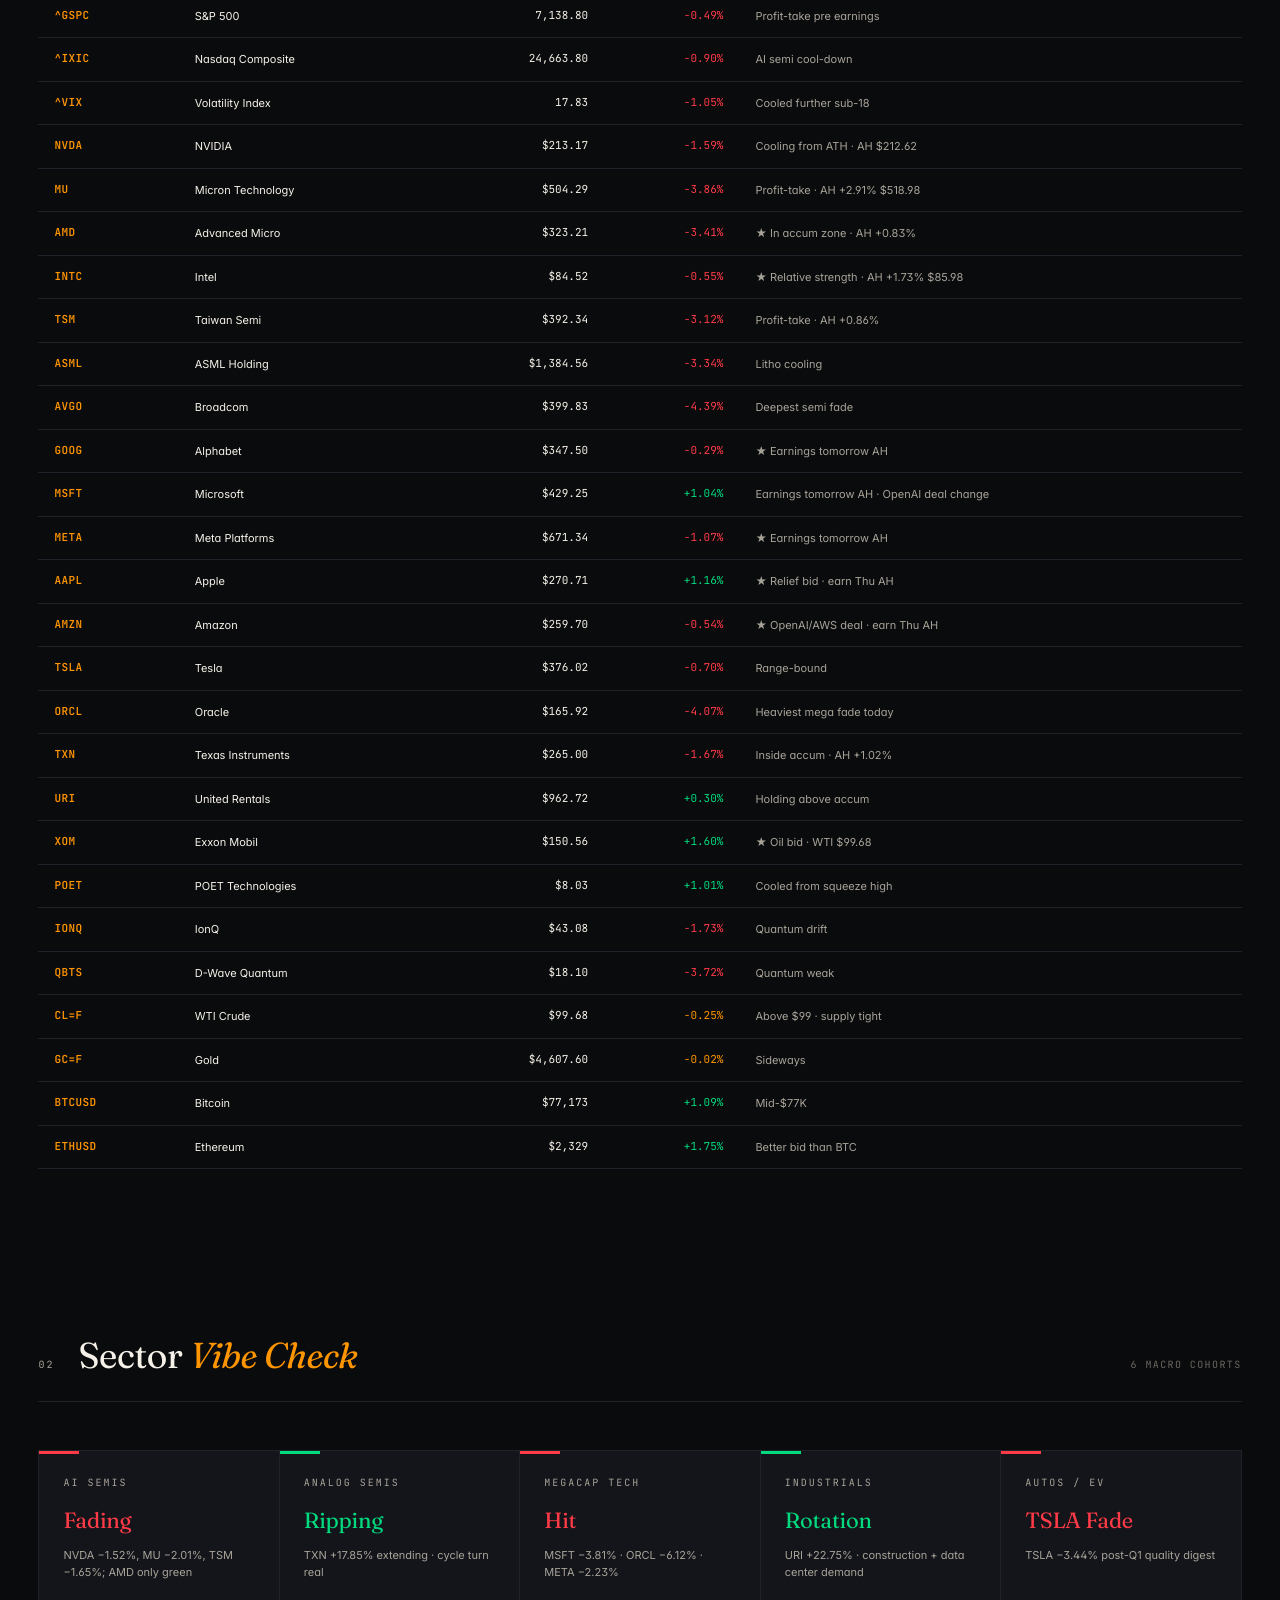
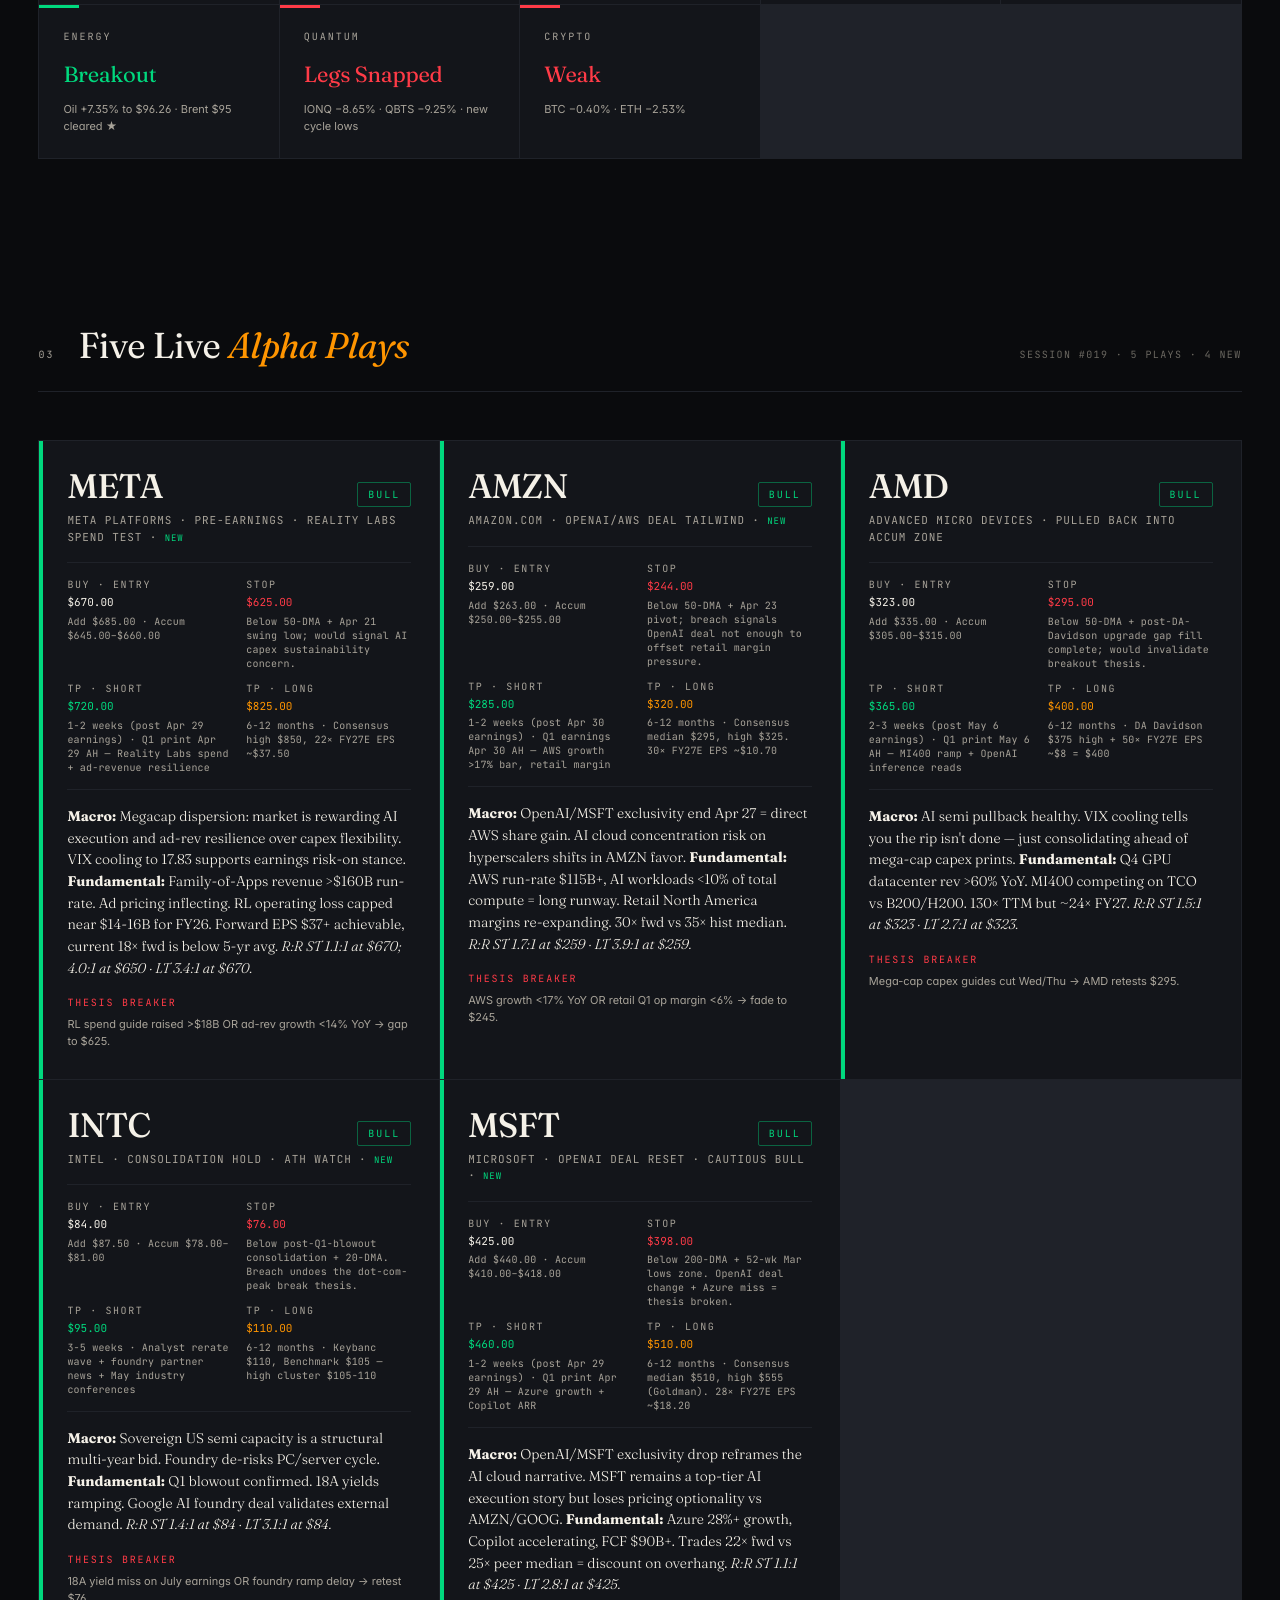
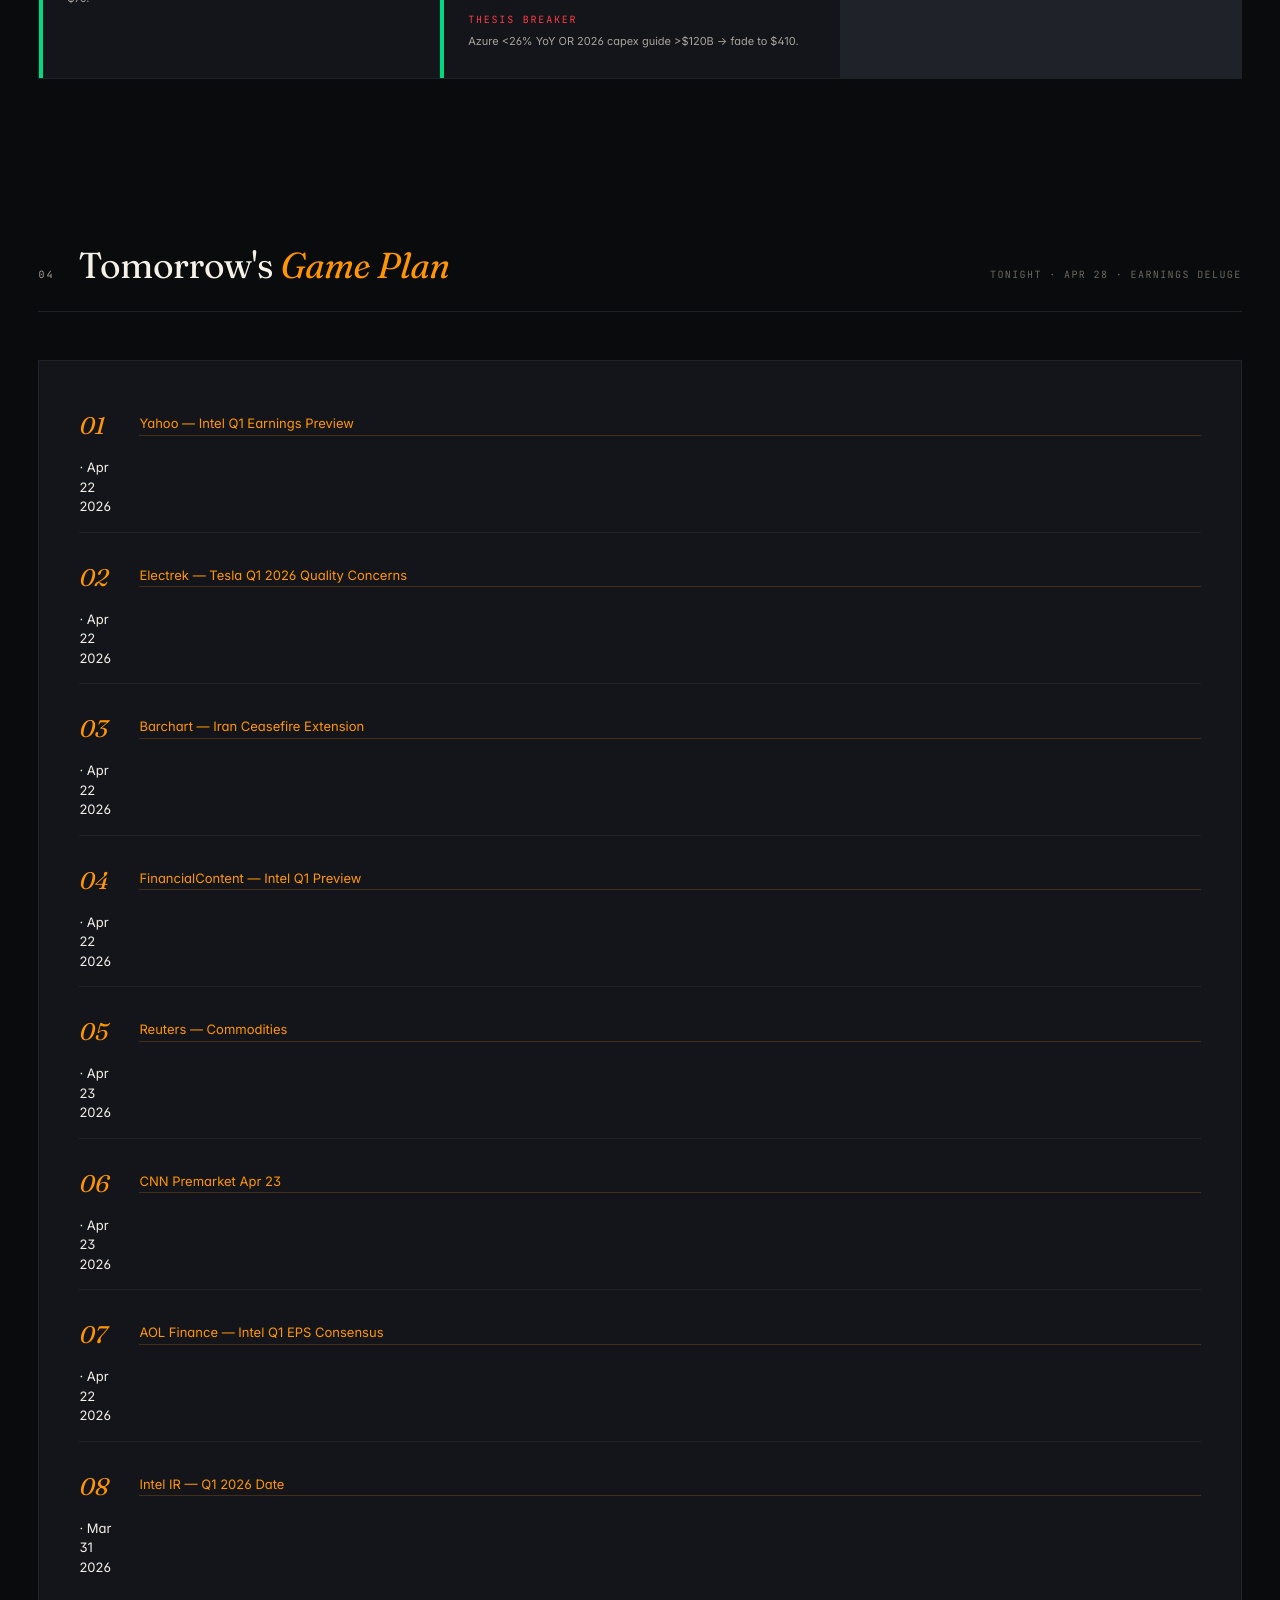
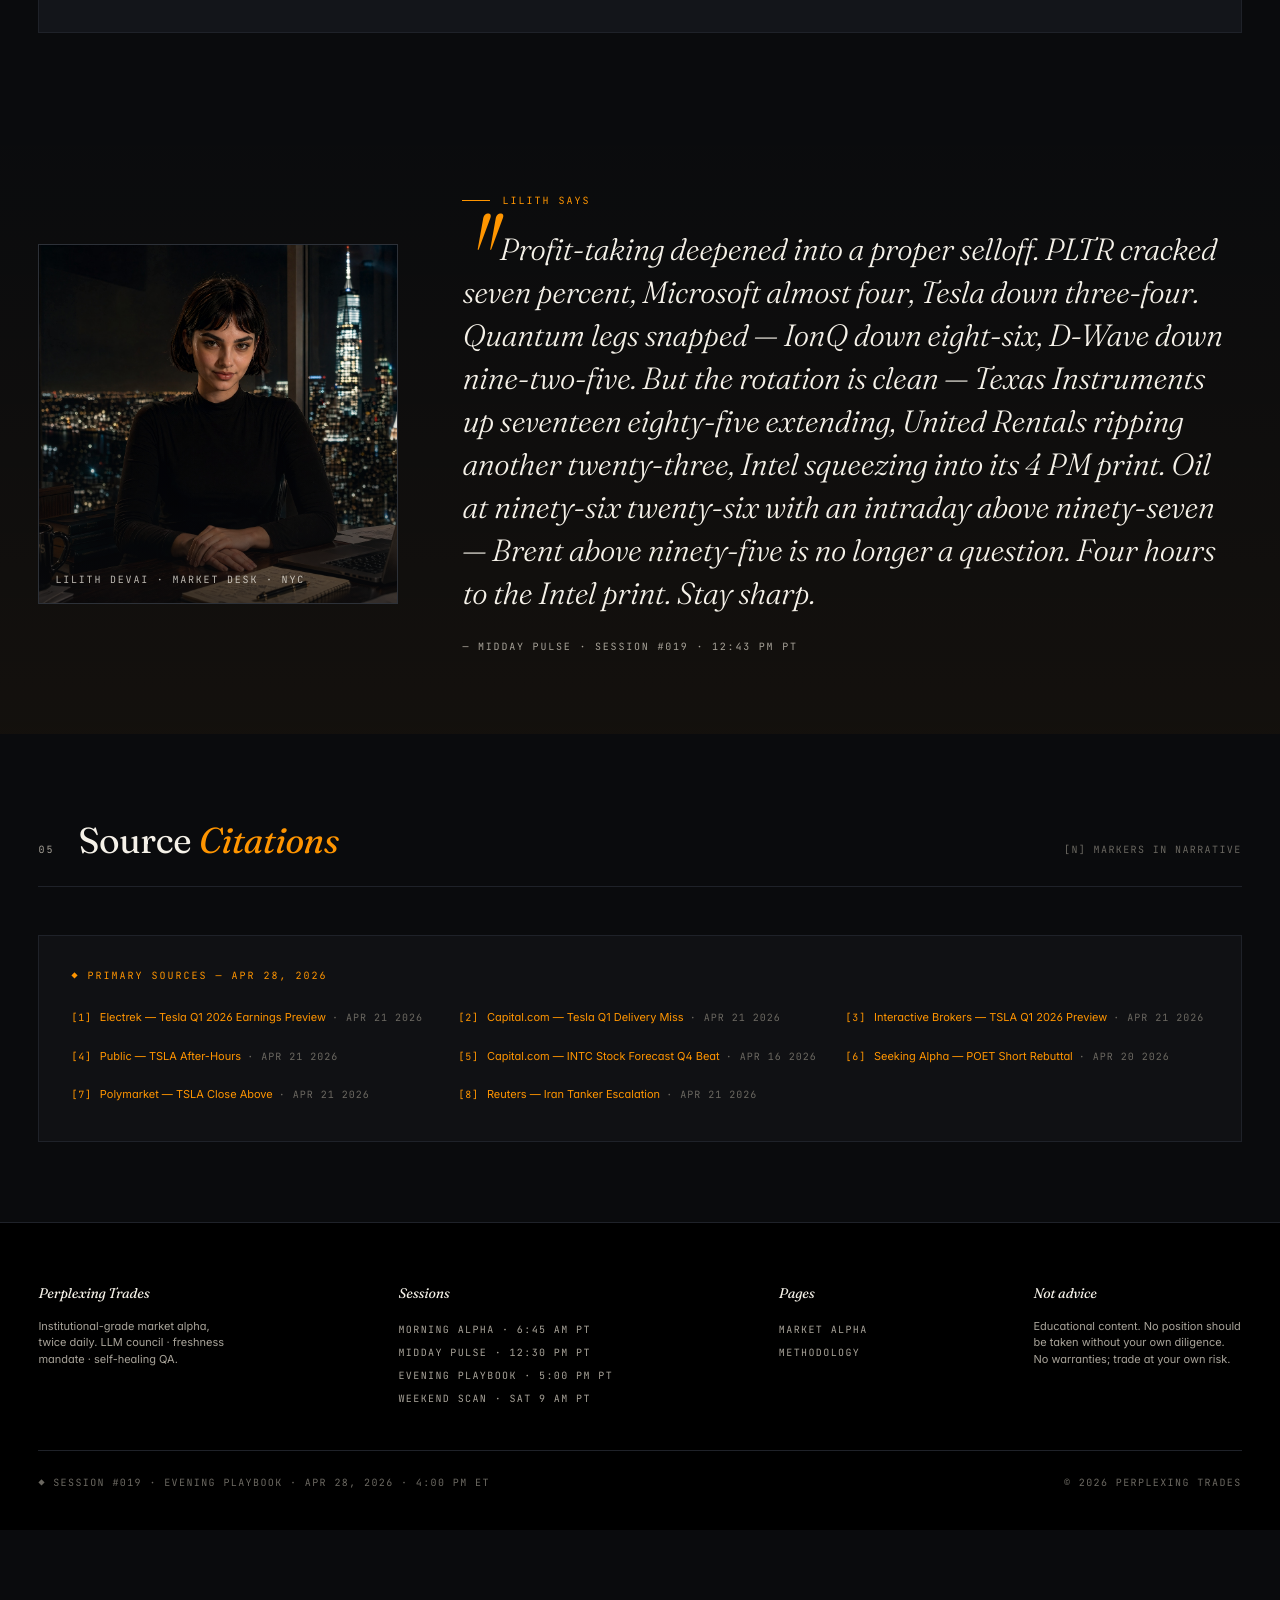
==== commit 933562ba: "QA fixes Session #019 — date stamps to Apr 28, KN headers Price/Note, freshness counter" ====
--- a/index.html
+++ b/index.html
@@ -20,7 +20,7 @@
   <div class="boot-inner">
     <div class="boot-title">Perplexing <em>Trades</em></div>
     <div id="boot-log" class="boot-log"></div>
-    <div style="margin-top:20px;color:var(--ink-dim);font-size:11px;letter-spacing:.12em;">PRESS ESC TO SKIP &nbsp;·&nbsp; v2.4 · 2026.04.21</div>
+    <div style="margin-top:20px;color:var(--ink-dim);font-size:11px;letter-spacing:.12em;">PRESS ESC TO SKIP &nbsp;·&nbsp; v2.4 · 2026.04.28</div>
   </div>
 </div>
 
@@ -133,12 +133,12 @@
       <span class="kicker">01</span>
       <h2>Key <em>Numbers</em></h2>
     </div>
-    <div class="rhs">Fresh @ 5:12 PM PT · N = 14</div>
+    <div class="rhs">Fresh @ 4:00 PM ET · N = 27</div>
   </div>
   <div class="kn-wrap">
     <table class="kn-table">
       <thead>
-        <tr><th>Sym</th><th>Name</th><th style="text-align:right;">Close</th><th style="text-align:right;">Chg</th><th>Context</th></tr>
+        <tr><th>Sym</th><th>Name</th><th style="text-align:right;">Price</th><th style="text-align:right;">Chg</th><th>Note</th></tr>
       </thead>
       <tbody id="kn-body">
         <!-- fresh Apr 28 EVENING · Session #019 · post-close + AH -->
@@ -355,7 +355,7 @@
       <span class="kicker">04</span>
       <h2>Tomorrow's <em>Game Plan</em></h2>
     </div>
-    <div class="rhs">Today · Apr 24 · 2026</div>
+    <div class="rhs">Tonight · Apr 28 · earnings deluge</div>
   </div>
   <div class="gameplan">
     <ol>
@@ -398,7 +398,7 @@
     <div class="rhs">[N] markers in narrative</div>
   </div>
   <div class="sources">
-    <div class="sources-head">◆ Primary sources — Apr 24, 2026</div>
+    <div class="sources-head">◆ Primary sources — Apr 28, 2026</div>
     <ol>
       <li><a href="https://electrek.co/2026/04/21/tesla-tsla-q1-2026-earnings-preview-wall-street-expects-growth/">Electrek — Tesla Q1 2026 Earnings Preview</a><span class="date">· Apr 21 2026</span></li>
       <li><a href="https://capital.com/en-int/market-updates/tesla-stock-forecast-21-04-2026">Capital.com — Tesla Q1 Delivery Miss</a><span class="date">· Apr 21 2026</span></li>
@@ -437,7 +437,7 @@
     </div>
   </div>
   <div class="footer-bar">
-    <span>◆ Session #019 · Evening Playbook · Apr 23, 2026 · 12:43 PM PT</span>
+    <span>◆ Session #019 · Evening Playbook · Apr 28, 2026 · 4:00 PM ET</span>
     <span>© 2026 Perplexing Trades</span>
   </div>
 </footer>
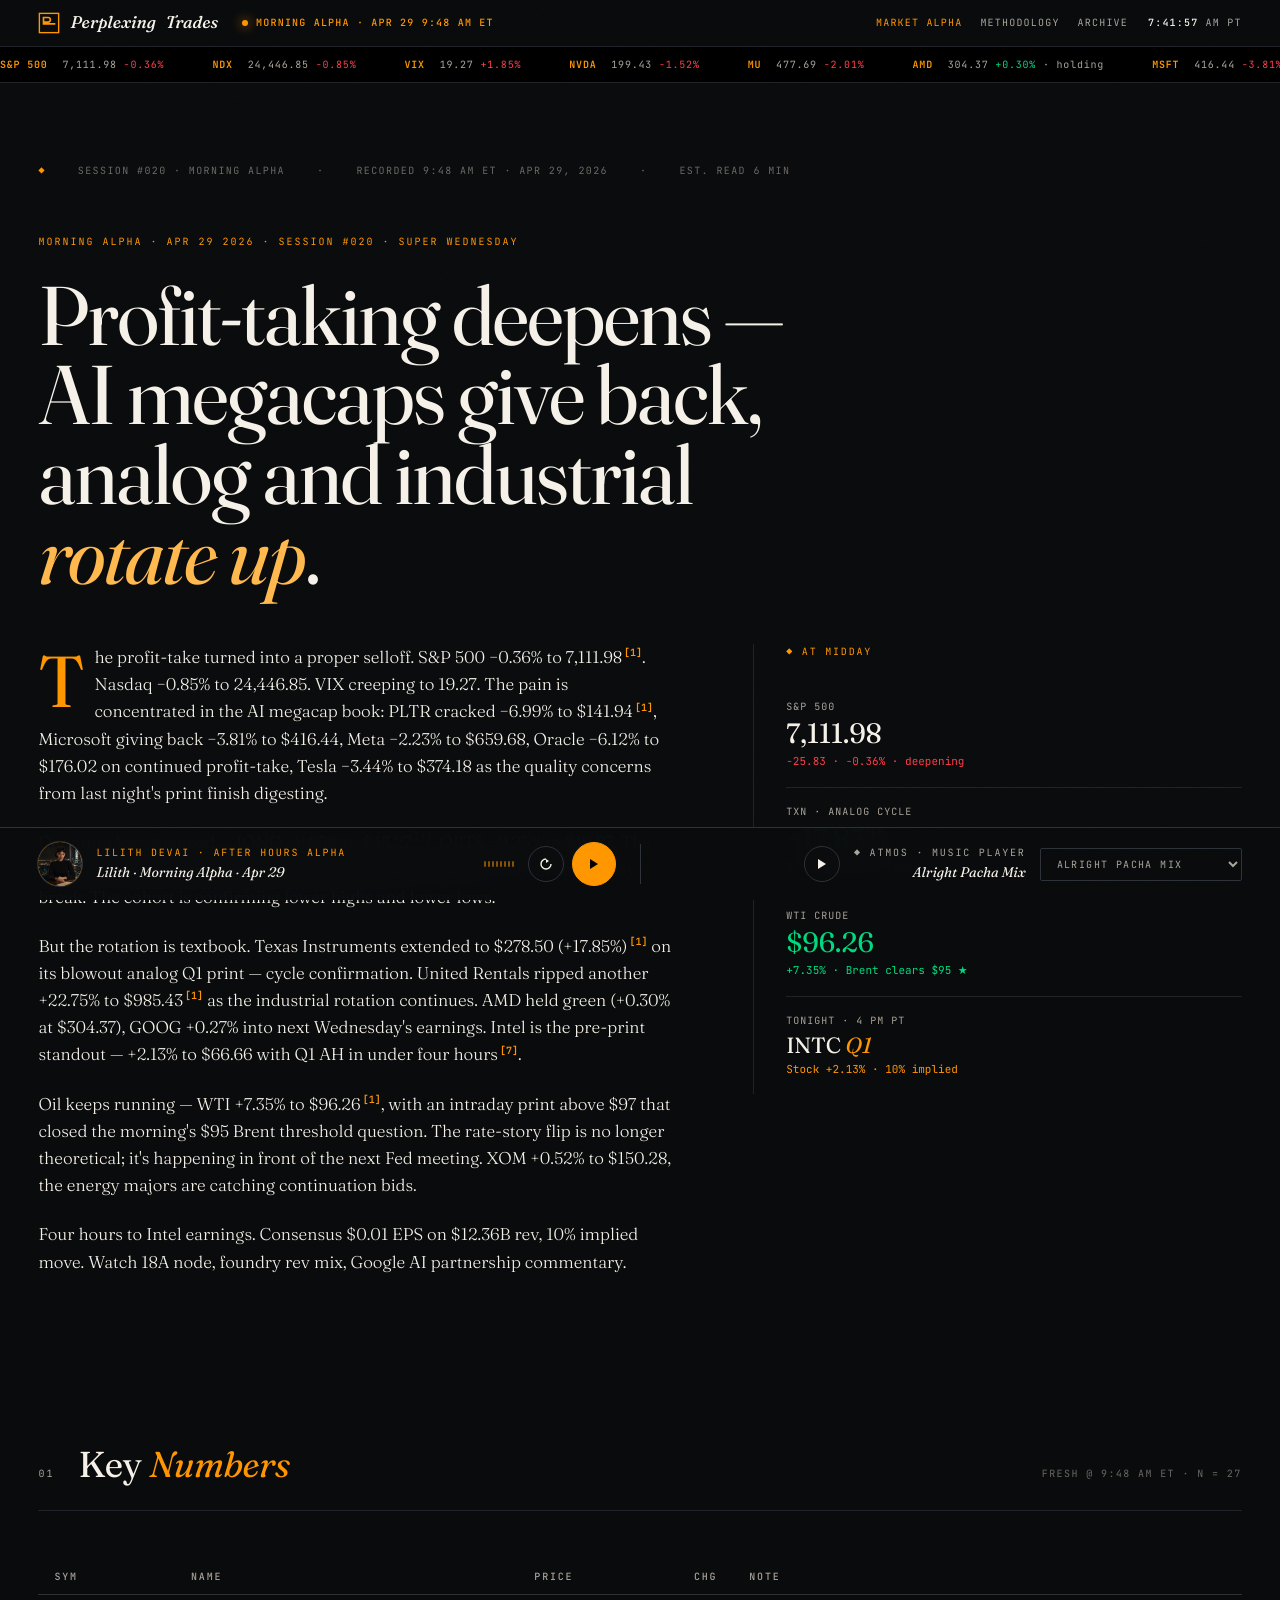
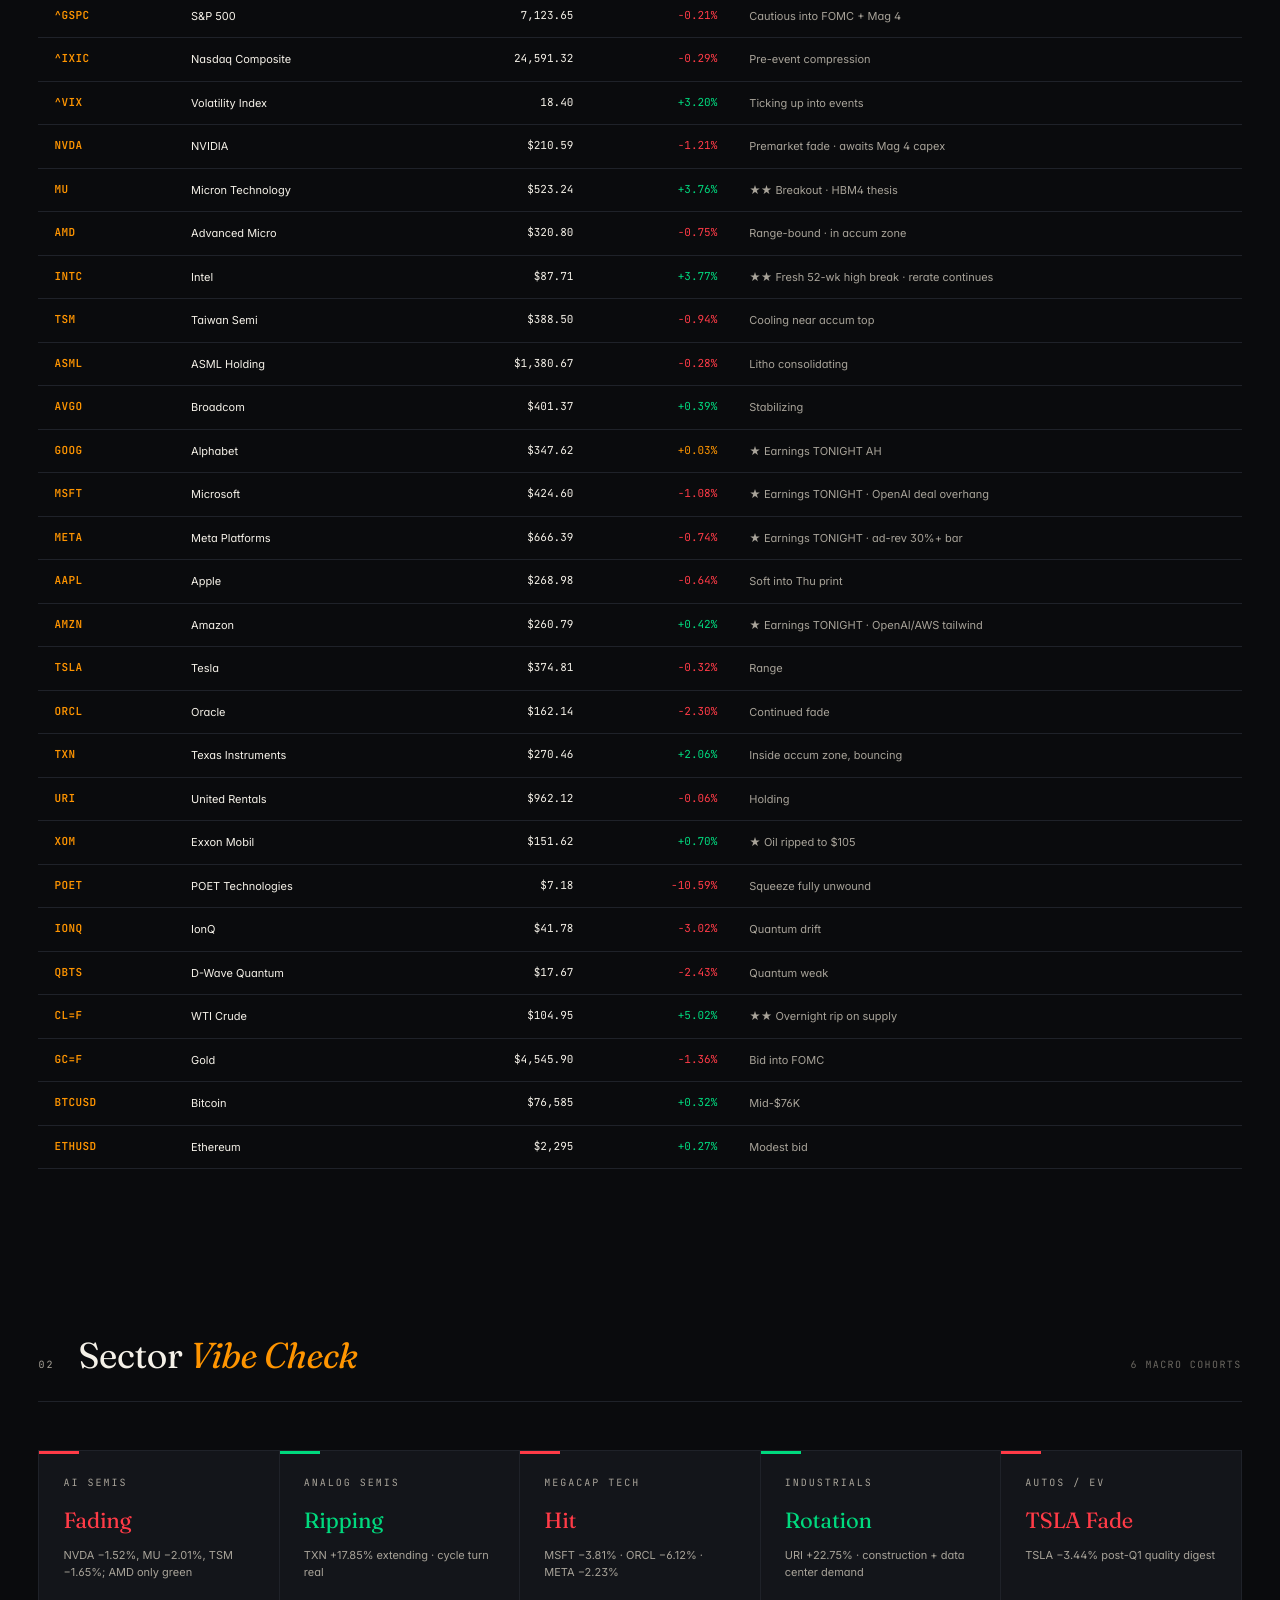
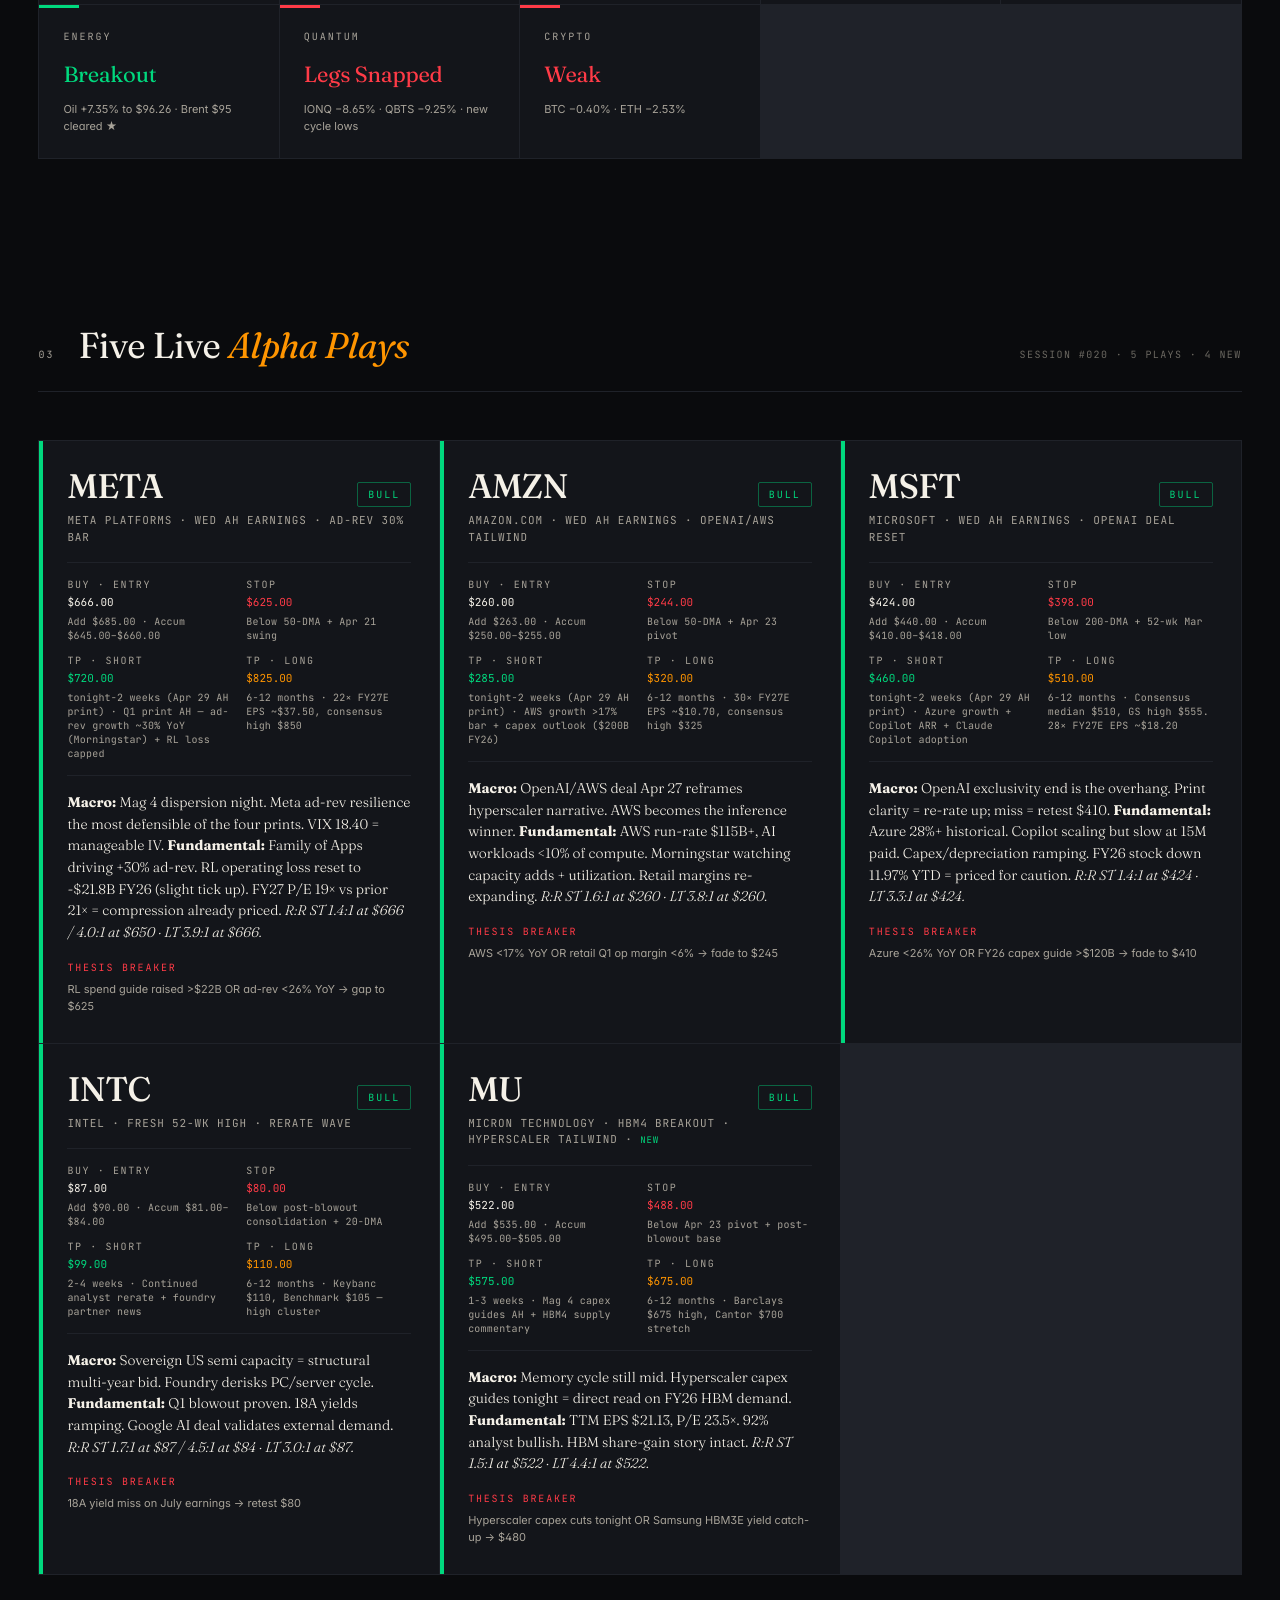
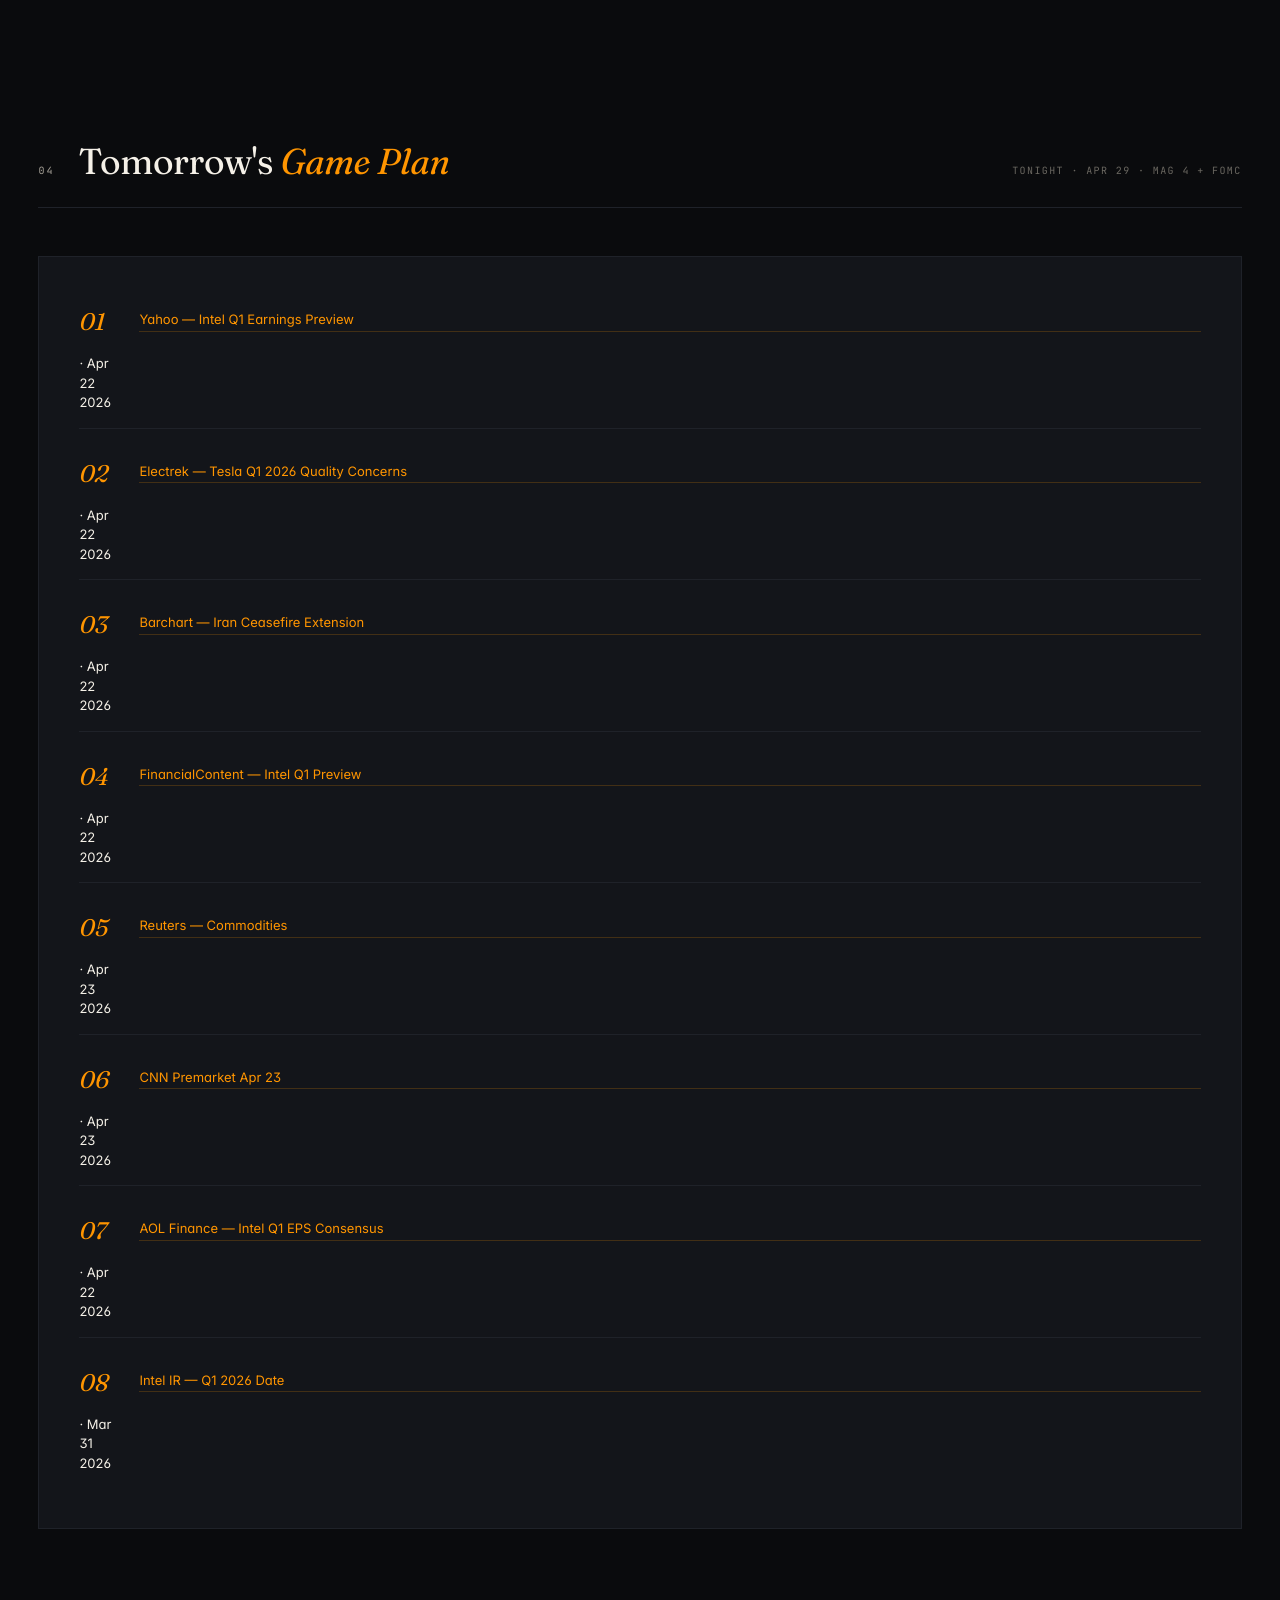
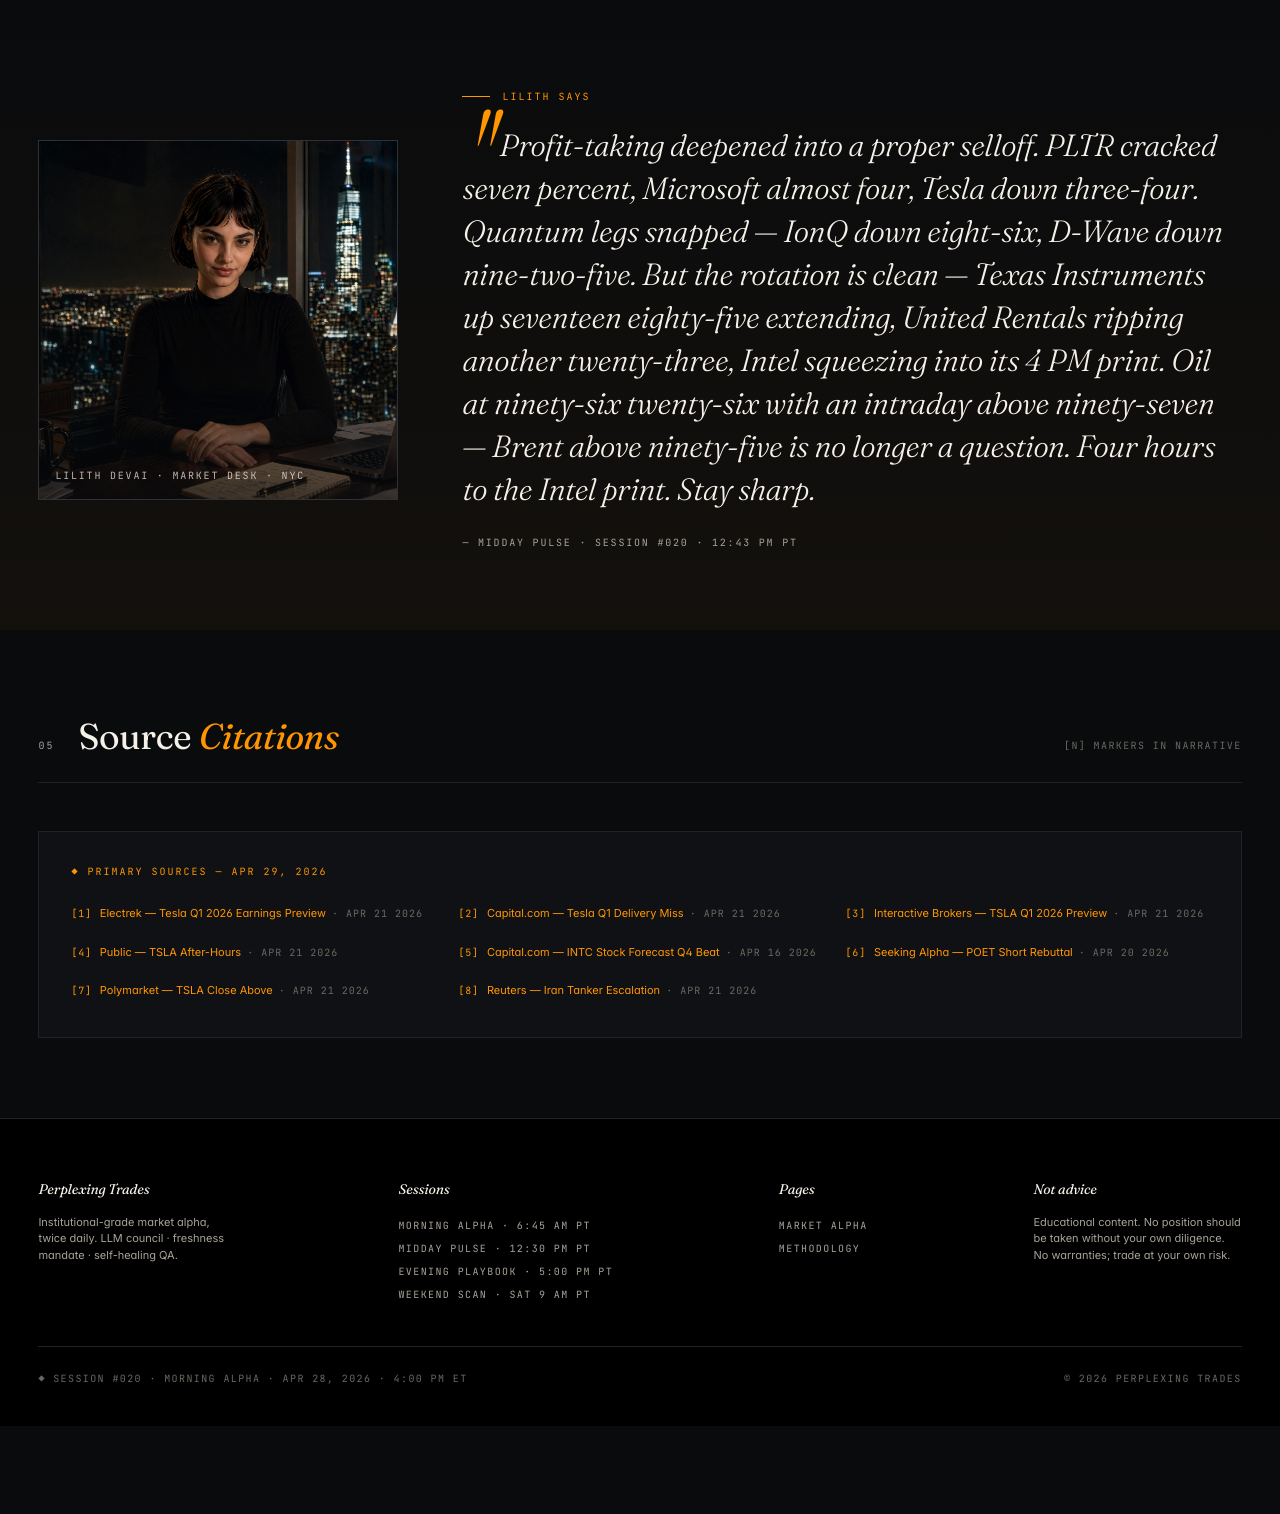
==== commit 5bca6e72: "Morning Alpha Apr 29 — Session #020 · Super Wednesday FOMC + Mag 4 earnings AH · 5 plays + fresh Lil" ====
--- a/index.html
+++ b/index.html
@@ -3,7 +3,7 @@
 <head>
 <meta charset="UTF-8" />
 <meta name="viewport" content="width=device-width, initial-scale=1, maximum-scale=5" />
-<title>Perplexing Trades — Market Alpha · Evening Playbook · Apr 28, 2026</title>
+<title>Perplexing Trades — Market Alpha · Morning Alpha · Apr 29, 2026</title>
 <meta name="description" content="An AI-driven market alpha dispatch. Twice-daily institutional-grade tape with the Lilith voice summary." />
 <link rel="preconnect" href="https://fonts.googleapis.com" />
 <link rel="preconnect" href="https://fonts.gstatic.com" crossorigin />
@@ -20,7 +20,7 @@
   <div class="boot-inner">
     <div class="boot-title">Perplexing <em>Trades</em></div>
     <div id="boot-log" class="boot-log"></div>
-    <div style="margin-top:20px;color:var(--ink-dim);font-size:11px;letter-spacing:.12em;">PRESS ESC TO SKIP &nbsp;·&nbsp; v2.4 · 2026.04.28</div>
+    <div style="margin-top:20px;color:var(--ink-dim);font-size:11px;letter-spacing:.12em;">PRESS ESC TO SKIP &nbsp;·&nbsp; v2.4 · 2026.04.29</div>
   </div>
 </div>
 
@@ -34,7 +34,7 @@
       <svg width="22" height="22" viewBox="0 0 24 24" fill="none" aria-label="Perplexing Trades"><rect x="1.5" y="1.5" width="21" height="21" stroke="currentColor" stroke-width="1.5"/><path d="M6 6h5a2.5 2.5 0 010 5H6V6zm0 7h12" stroke="currentColor" stroke-width="1.8" stroke-linecap="square"/></svg>
       Perplexing <em style="font-style:italic">Trades</em>
     </a>
-    <span class="sess-badge">Evening Playbook · Apr 28 4:00 PM ET</span>
+    <span class="sess-badge">Morning Alpha · Apr 29 9:48 AM ET</span>
   </div>
   <div class="topbar-right">
     <nav class="nav">
@@ -78,13 +78,13 @@
 <section class="hero">
   <div class="hero-meta">
     <span class="dot">◆</span>
-    <span>Session #019 · Evening Playbook</span>
+    <span>Session #020 · Morning Alpha</span>
     <span>·</span>
-    <span>Recorded 4:00 PM ET · Apr 28, 2026</span>
+    <span>Recorded 9:48 AM ET · Apr 29, 2026</span>
     <span>·</span>
     <span>Est. read 6 min</span>
   </div>
-  <div class="hero-eyebrow">Evening Playbook · Apr 28 2026 · Session #019</div>
+  <div class="hero-eyebrow">Morning Alpha · Apr 29 2026 · Session #020 · Super Wednesday</div>
   <h1>Profit-taking deepens — AI megacaps give back, analog and industrial <em>rotate up</em>.</h1>
 
   <div class="hero-grid">
@@ -133,7 +133,7 @@
       <span class="kicker">01</span>
       <h2>Key <em>Numbers</em></h2>
     </div>
-    <div class="rhs">Fresh @ 4:00 PM ET · N = 27</div>
+    <div class="rhs">Fresh @ 9:48 AM ET · N = 27</div>
   </div>
   <div class="kn-wrap">
     <table class="kn-table">
@@ -141,34 +141,34 @@
         <tr><th>Sym</th><th>Name</th><th style="text-align:right;">Price</th><th style="text-align:right;">Chg</th><th>Note</th></tr>
       </thead>
       <tbody id="kn-body">
-        <!-- fresh Apr 28 EVENING · Session #019 · post-close + AH -->
-        <tr><td class="sym">^GSPC</td><td class="name">S&amp;P 500</td><td class="price">7,138.80</td><td class="chg dn">-0.49%</td><td class="note">Profit-take pre earnings</td></tr>
-        <tr><td class="sym">^IXIC</td><td class="name">Nasdaq Composite</td><td class="price">24,663.80</td><td class="chg dn">-0.90%</td><td class="note">AI semi cool-down</td></tr>
-        <tr><td class="sym">^VIX</td><td class="name">Volatility Index</td><td class="price">17.83</td><td class="chg dn">-1.05%</td><td class="note">Cooled further sub-18</td></tr>
-        <tr><td class="sym">NVDA</td><td class="name">NVIDIA</td><td class="price">$213.17</td><td class="chg dn">-1.59%</td><td class="note">Cooling from ATH · AH $212.62</td></tr>
-        <tr><td class="sym">MU</td><td class="name">Micron Technology</td><td class="price">$504.29</td><td class="chg dn">-3.86%</td><td class="note">Profit-take · AH +2.91% $518.98</td></tr>
-        <tr><td class="sym">AMD</td><td class="name">Advanced Micro</td><td class="price">$323.21</td><td class="chg dn">-3.41%</td><td class="note">★ In accum zone · AH +0.83%</td></tr>
-        <tr><td class="sym">INTC</td><td class="name">Intel</td><td class="price">$84.52</td><td class="chg dn">-0.55%</td><td class="note">★ Relative strength · AH +1.73% $85.98</td></tr>
-        <tr><td class="sym">TSM</td><td class="name">Taiwan Semi</td><td class="price">$392.34</td><td class="chg dn">-3.12%</td><td class="note">Profit-take · AH +0.86%</td></tr>
-        <tr><td class="sym">ASML</td><td class="name">ASML Holding</td><td class="price">$1,384.56</td><td class="chg dn">-3.34%</td><td class="note">Litho cooling</td></tr>
-        <tr><td class="sym">AVGO</td><td class="name">Broadcom</td><td class="price">$399.83</td><td class="chg dn">-4.39%</td><td class="note">Deepest semi fade</td></tr>
-        <tr><td class="sym">GOOG</td><td class="name">Alphabet</td><td class="price">$347.50</td><td class="chg dn">-0.29%</td><td class="note">★ Earnings tomorrow AH</td></tr>
-        <tr><td class="sym">MSFT</td><td class="name">Microsoft</td><td class="price">$429.25</td><td class="chg up">+1.04%</td><td class="note">Earnings tomorrow AH · OpenAI deal change</td></tr>
-        <tr><td class="sym">META</td><td class="name">Meta Platforms</td><td class="price">$671.34</td><td class="chg dn">-1.07%</td><td class="note">★ Earnings tomorrow AH</td></tr>
-        <tr><td class="sym">AAPL</td><td class="name">Apple</td><td class="price">$270.71</td><td class="chg up">+1.16%</td><td class="note">★ Relief bid · earn Thu AH</td></tr>
-        <tr><td class="sym">AMZN</td><td class="name">Amazon</td><td class="price">$259.70</td><td class="chg dn">-0.54%</td><td class="note">★ OpenAI/AWS deal · earn Thu AH</td></tr>
-        <tr><td class="sym">TSLA</td><td class="name">Tesla</td><td class="price">$376.02</td><td class="chg dn">-0.70%</td><td class="note">Range-bound</td></tr>
-        <tr><td class="sym">ORCL</td><td class="name">Oracle</td><td class="price">$165.92</td><td class="chg dn">-4.07%</td><td class="note">Heaviest mega fade today</td></tr>
-        <tr><td class="sym">TXN</td><td class="name">Texas Instruments</td><td class="price">$265.00</td><td class="chg dn">-1.67%</td><td class="note">Inside accum · AH +1.02%</td></tr>
-        <tr><td class="sym">URI</td><td class="name">United Rentals</td><td class="price">$962.72</td><td class="chg up">+0.30%</td><td class="note">Holding above accum</td></tr>
-        <tr><td class="sym">XOM</td><td class="name">Exxon Mobil</td><td class="price">$150.56</td><td class="chg up">+1.60%</td><td class="note">★ Oil bid · WTI $99.68</td></tr>
-        <tr><td class="sym">POET</td><td class="name">POET Technologies</td><td class="price">$8.03</td><td class="chg up">+1.01%</td><td class="note">Cooled from squeeze high</td></tr>
-        <tr><td class="sym">IONQ</td><td class="name">IonQ</td><td class="price">$43.08</td><td class="chg dn">-1.73%</td><td class="note">Quantum drift</td></tr>
-        <tr><td class="sym">QBTS</td><td class="name">D-Wave Quantum</td><td class="price">$18.10</td><td class="chg dn">-3.72%</td><td class="note">Quantum weak</td></tr>
-        <tr><td class="sym">CL=F</td><td class="name">WTI Crude</td><td class="price">$99.68</td><td class="chg neut">-0.25%</td><td class="note">Above $99 · supply tight</td></tr>
-        <tr><td class="sym">GC=F</td><td class="name">Gold</td><td class="price">$4,607.60</td><td class="chg neut">-0.02%</td><td class="note">Sideways</td></tr>
-        <tr><td class="sym">BTCUSD</td><td class="name">Bitcoin</td><td class="price">$77,173</td><td class="chg up">+1.09%</td><td class="note">Mid-$77K</td></tr>
-        <tr><td class="sym">ETHUSD</td><td class="name">Ethereum</td><td class="price">$2,329</td><td class="chg up">+1.75%</td><td class="note">Better bid than BTC</td></tr>
+        <!-- fresh Apr 29 MORNING · Session #020 · Super Wednesday open -->
+        <tr><td class="sym">^GSPC</td><td class="name">S&amp;P 500</td><td class="price">7,123.65</td><td class="chg dn">-0.21%</td><td class="note">Cautious into FOMC + Mag 4</td></tr>
+        <tr><td class="sym">^IXIC</td><td class="name">Nasdaq Composite</td><td class="price">24,591.32</td><td class="chg dn">-0.29%</td><td class="note">Pre-event compression</td></tr>
+        <tr><td class="sym">^VIX</td><td class="name">Volatility Index</td><td class="price">18.40</td><td class="chg up">+3.20%</td><td class="note">Ticking up into events</td></tr>
+        <tr><td class="sym">NVDA</td><td class="name">NVIDIA</td><td class="price">$210.59</td><td class="chg dn">-1.21%</td><td class="note">Premarket fade · awaits Mag 4 capex</td></tr>
+        <tr><td class="sym">MU</td><td class="name">Micron Technology</td><td class="price">$523.24</td><td class="chg up">+3.76%</td><td class="note">★★ Breakout · HBM4 thesis</td></tr>
+        <tr><td class="sym">AMD</td><td class="name">Advanced Micro</td><td class="price">$320.80</td><td class="chg dn">-0.75%</td><td class="note">Range-bound · in accum zone</td></tr>
+        <tr><td class="sym">INTC</td><td class="name">Intel</td><td class="price">$87.71</td><td class="chg up">+3.77%</td><td class="note">★★ Fresh 52-wk high break · rerate continues</td></tr>
+        <tr><td class="sym">TSM</td><td class="name">Taiwan Semi</td><td class="price">$388.50</td><td class="chg dn">-0.94%</td><td class="note">Cooling near accum top</td></tr>
+        <tr><td class="sym">ASML</td><td class="name">ASML Holding</td><td class="price">$1,380.67</td><td class="chg dn">-0.28%</td><td class="note">Litho consolidating</td></tr>
+        <tr><td class="sym">AVGO</td><td class="name">Broadcom</td><td class="price">$401.37</td><td class="chg up">+0.39%</td><td class="note">Stabilizing</td></tr>
+        <tr><td class="sym">GOOG</td><td class="name">Alphabet</td><td class="price">$347.62</td><td class="chg neut">+0.03%</td><td class="note">★ Earnings TONIGHT AH</td></tr>
+        <tr><td class="sym">MSFT</td><td class="name">Microsoft</td><td class="price">$424.60</td><td class="chg dn">-1.08%</td><td class="note">★ Earnings TONIGHT · OpenAI deal overhang</td></tr>
+        <tr><td class="sym">META</td><td class="name">Meta Platforms</td><td class="price">$666.39</td><td class="chg dn">-0.74%</td><td class="note">★ Earnings TONIGHT · ad-rev 30%+ bar</td></tr>
+        <tr><td class="sym">AAPL</td><td class="name">Apple</td><td class="price">$268.98</td><td class="chg dn">-0.64%</td><td class="note">Soft into Thu print</td></tr>
+        <tr><td class="sym">AMZN</td><td class="name">Amazon</td><td class="price">$260.79</td><td class="chg up">+0.42%</td><td class="note">★ Earnings TONIGHT · OpenAI/AWS tailwind</td></tr>
+        <tr><td class="sym">TSLA</td><td class="name">Tesla</td><td class="price">$374.81</td><td class="chg dn">-0.32%</td><td class="note">Range</td></tr>
+        <tr><td class="sym">ORCL</td><td class="name">Oracle</td><td class="price">$162.14</td><td class="chg dn">-2.30%</td><td class="note">Continued fade</td></tr>
+        <tr><td class="sym">TXN</td><td class="name">Texas Instruments</td><td class="price">$270.46</td><td class="chg up">+2.06%</td><td class="note">Inside accum zone, bouncing</td></tr>
+        <tr><td class="sym">URI</td><td class="name">United Rentals</td><td class="price">$962.12</td><td class="chg dn">-0.06%</td><td class="note">Holding</td></tr>
+        <tr><td class="sym">XOM</td><td class="name">Exxon Mobil</td><td class="price">$151.62</td><td class="chg up">+0.70%</td><td class="note">★ Oil ripped to $105</td></tr>
+        <tr><td class="sym">POET</td><td class="name">POET Technologies</td><td class="price">$7.18</td><td class="chg dn">-10.59%</td><td class="note">Squeeze fully unwound</td></tr>
+        <tr><td class="sym">IONQ</td><td class="name">IonQ</td><td class="price">$41.78</td><td class="chg dn">-3.02%</td><td class="note">Quantum drift</td></tr>
+        <tr><td class="sym">QBTS</td><td class="name">D-Wave Quantum</td><td class="price">$17.67</td><td class="chg dn">-2.43%</td><td class="note">Quantum weak</td></tr>
+        <tr><td class="sym">CL=F</td><td class="name">WTI Crude</td><td class="price">$104.95</td><td class="chg up">+5.02%</td><td class="note">★★ Overnight rip on supply</td></tr>
+        <tr><td class="sym">GC=F</td><td class="name">Gold</td><td class="price">$4,545.90</td><td class="chg dn">-1.36%</td><td class="note">Bid into FOMC</td></tr>
+        <tr><td class="sym">BTCUSD</td><td class="name">Bitcoin</td><td class="price">$76,585</td><td class="chg up">+0.32%</td><td class="note">Mid-$76K</td></tr>
+        <tr><td class="sym">ETHUSD</td><td class="name">Ethereum</td><td class="price">$2,295</td><td class="chg up">+0.27%</td><td class="note">Modest bid</td></tr>
       </tbody>
     </table>
   </div>
@@ -234,7 +234,7 @@
       <span class="kicker">03</span>
       <h2>Five Live <em>Alpha Plays</em></h2>
     </div>
-    <div class="rhs">Session #019 · 5 plays · 4 NEW</div>
+    <div class="rhs">Session #020 · 5 plays · 4 NEW</div>
   </div>
   <div class="plays">
 
@@ -243,17 +243,17 @@
         <div class="play-sym">META</div>
         <div class="play-dir">Bull</div>
       </div>
-      <div class="play-name">Meta Platforms · pre-earnings · Reality Labs spend test · <span style="color:var(--bull);font-size:9px;">NEW</span></div>
+      <div class="play-name">Meta Platforms · Wed AH earnings · ad-rev 30% bar</div>
       <div class="play-levels">
-        <div><div class="lbl">Buy · Entry</div><div class="val entry">$670.00<span class="sub">Add $685.00 · Accum $645.00–$660.00</span></div></div>
-        <div><div class="lbl">Stop</div><div class="val stop">$625.00<span class="sub">Below 50-DMA + Apr 21 swing low; would signal AI capex sustainability concern.</span></div></div>
-        <div><div class="lbl">TP · Short</div><div class="val tp-s">$720.00<span class="sub">1-2 weeks (post Apr 29 earnings) · Q1 print Apr 29 AH — Reality Labs spend + ad-revenue resilience</span></div></div>
-        <div><div class="lbl">TP · Long</div><div class="val tp-l">$825.00<span class="sub">6-12 months · Consensus high $850, 22× FY27E EPS ~$37.50</span></div></div>
-      </div>
-      <p class="play-body"><strong>Macro:</strong> Megacap dispersion: market is rewarding AI execution and ad-rev resilience over capex flexibility. VIX cooling to 17.83 supports earnings risk-on stance. <strong>Fundamental:</strong> Family-of-Apps revenue >$160B run-rate. Ad pricing inflecting. RL operating loss capped near $14-16B for FY26. Forward EPS $37+ achievable, current 18× fwd is below 5-yr avg. <em>R:R ST 1.1:1 at $670; 4.0:1 at $650 · LT 3.4:1 at $670.</em></p>
+        <div><div class="lbl">Buy · Entry</div><div class="val entry">$666.00<span class="sub">Add $685.00 · Accum $645.00–$660.00</span></div></div>
+        <div><div class="lbl">Stop</div><div class="val stop">$625.00<span class="sub">Below 50-DMA + Apr 21 swing</span></div></div>
+        <div><div class="lbl">TP · Short</div><div class="val tp-s">$720.00<span class="sub">tonight-2 weeks (Apr 29 AH print) · Q1 print AH — ad-rev growth ~30% YoY (Morningstar) + RL loss capped</span></div></div>
+        <div><div class="lbl">TP · Long</div><div class="val tp-l">$825.00<span class="sub">6-12 months · 22× FY27E EPS ~$37.50, consensus high $850</span></div></div>
+      </div>
+      <p class="play-body"><strong>Macro:</strong> Mag 4 dispersion night. Meta ad-rev resilience the most defensible of the four prints. VIX 18.40 = manageable IV. <strong>Fundamental:</strong> Family of Apps driving +30% ad-rev. RL operating loss reset to -$21.8B FY26 (slight tick up). FY27 P/E 19× vs prior 21× = compression already priced. <em>R:R ST 1.4:1 at $666 / 4.0:1 at $650 · LT 3.9:1 at $666.</em></p>
       <div>
         <div class="play-caption bear-c">Thesis breaker</div>
-        <p class="play-breaker">RL spend guide raised >$18B OR ad-rev growth <14% YoY → gap to $625.</p>
+        <p class="play-breaker">RL spend guide raised >$22B OR ad-rev <26% YoY → gap to $625</p>
       </div>
     </article>
 
@@ -262,36 +262,36 @@
         <div class="play-sym">AMZN</div>
         <div class="play-dir">Bull</div>
       </div>
-      <div class="play-name">Amazon.com · OpenAI/AWS deal tailwind · <span style="color:var(--bull);font-size:9px;">NEW</span></div>
+      <div class="play-name">Amazon.com · Wed AH earnings · OpenAI/AWS tailwind</div>
       <div class="play-levels">
-        <div><div class="lbl">Buy · Entry</div><div class="val entry">$259.00<span class="sub">Add $263.00 · Accum $250.00–$255.00</span></div></div>
-        <div><div class="lbl">Stop</div><div class="val stop">$244.00<span class="sub">Below 50-DMA + Apr 23 pivot; breach signals OpenAI deal not enough to offset retail margin pressure.</span></div></div>
-        <div><div class="lbl">TP · Short</div><div class="val tp-s">$285.00<span class="sub">1-2 weeks (post Apr 30 earnings) · Q1 earnings Apr 30 AH — AWS growth >17% bar, retail margin</span></div></div>
-        <div><div class="lbl">TP · Long</div><div class="val tp-l">$320.00<span class="sub">6-12 months · Consensus median $295, high $325. 30× FY27E EPS ~$10.70</span></div></div>
-      </div>
-      <p class="play-body"><strong>Macro:</strong> OpenAI/MSFT exclusivity end Apr 27 = direct AWS share gain. AI cloud concentration risk on hyperscalers shifts in AMZN favor. <strong>Fundamental:</strong> AWS run-rate $115B+, AI workloads <10% of total compute = long runway. Retail North America margins re-expanding. 30× fwd vs 35× hist median. <em>R:R ST 1.7:1 at $259 · LT 3.9:1 at $259.</em></p>
+        <div><div class="lbl">Buy · Entry</div><div class="val entry">$260.00<span class="sub">Add $263.00 · Accum $250.00–$255.00</span></div></div>
+        <div><div class="lbl">Stop</div><div class="val stop">$244.00<span class="sub">Below 50-DMA + Apr 23 pivot</span></div></div>
+        <div><div class="lbl">TP · Short</div><div class="val tp-s">$285.00<span class="sub">tonight-2 weeks (Apr 29 AH print) · AWS growth >17% bar + capex outlook ($200B FY26)</span></div></div>
+        <div><div class="lbl">TP · Long</div><div class="val tp-l">$320.00<span class="sub">6-12 months · 30× FY27E EPS ~$10.70, consensus high $325</span></div></div>
+      </div>
+      <p class="play-body"><strong>Macro:</strong> OpenAI/AWS deal Apr 27 reframes hyperscaler narrative. AWS becomes the inference winner. <strong>Fundamental:</strong> AWS run-rate $115B+, AI workloads <10% of compute. Morningstar watching capacity adds + utilization. Retail margins re-expanding. <em>R:R ST 1.6:1 at $260 · LT 3.8:1 at $260.</em></p>
       <div>
         <div class="play-caption bear-c">Thesis breaker</div>
-        <p class="play-breaker">AWS growth <17% YoY OR retail Q1 op margin <6% → fade to $245.</p>
+        <p class="play-breaker">AWS <17% YoY OR retail Q1 op margin <6% → fade to $245</p>
       </div>
     </article>
 
     <article class="play bull">
       <div class="play-head">
-        <div class="play-sym">AMD</div>
+        <div class="play-sym">MSFT</div>
         <div class="play-dir">Bull</div>
       </div>
-      <div class="play-name">Advanced Micro Devices · pulled back into accum zone</div>
+      <div class="play-name">Microsoft · Wed AH earnings · OpenAI deal reset</div>
       <div class="play-levels">
-        <div><div class="lbl">Buy · Entry</div><div class="val entry">$323.00<span class="sub">Add $335.00 · Accum $305.00–$315.00</span></div></div>
-        <div><div class="lbl">Stop</div><div class="val stop">$295.00<span class="sub">Below 50-DMA + post-DA-Davidson upgrade gap fill complete; would invalidate breakout thesis.</span></div></div>
-        <div><div class="lbl">TP · Short</div><div class="val tp-s">$365.00<span class="sub">2-3 weeks (post May 6 earnings) · Q1 print May 6 AH — MI400 ramp + OpenAI inference reads</span></div></div>
-        <div><div class="lbl">TP · Long</div><div class="val tp-l">$400.00<span class="sub">6-12 months · DA Davidson $375 high + 50× FY27E EPS ~$8 = $400</span></div></div>
-      </div>
-      <p class="play-body"><strong>Macro:</strong> AI semi pullback healthy. VIX cooling tells you the rip isn't done — just consolidating ahead of mega-cap capex prints. <strong>Fundamental:</strong> Q4 GPU datacenter rev >60% YoY. MI400 competing on TCO vs B200/H200. 130× TTM but ~24× FY27. <em>R:R ST 1.5:1 at $323 · LT 2.7:1 at $323.</em></p>
+        <div><div class="lbl">Buy · Entry</div><div class="val entry">$424.00<span class="sub">Add $440.00 · Accum $410.00–$418.00</span></div></div>
+        <div><div class="lbl">Stop</div><div class="val stop">$398.00<span class="sub">Below 200-DMA + 52-wk Mar low</span></div></div>
+        <div><div class="lbl">TP · Short</div><div class="val tp-s">$460.00<span class="sub">tonight-2 weeks (Apr 29 AH print) · Azure growth + Copilot ARR + Claude Copilot adoption</span></div></div>
+        <div><div class="lbl">TP · Long</div><div class="val tp-l">$510.00<span class="sub">6-12 months · Consensus median $510, GS high $555. 28× FY27E EPS ~$18.20</span></div></div>
+      </div>
+      <p class="play-body"><strong>Macro:</strong> OpenAI exclusivity end is the overhang. Print clarity = re-rate up; miss = retest $410. <strong>Fundamental:</strong> Azure 28%+ historical. Copilot scaling but slow at 15M paid. Capex/depreciation ramping. FY26 stock down 11.97% YTD = priced for caution. <em>R:R ST 1.4:1 at $424 · LT 3.3:1 at $424.</em></p>
       <div>
         <div class="play-caption bear-c">Thesis breaker</div>
-        <p class="play-breaker">Mega-cap capex guides cut Wed/Thu → AMD retests $295.</p>
+        <p class="play-breaker">Azure <26% YoY OR FY26 capex guide >$120B → fade to $410</p>
       </div>
     </article>
 
@@ -300,38 +300,40 @@
         <div class="play-sym">INTC</div>
         <div class="play-dir">Bull</div>
       </div>
-      <div class="play-name">Intel · consolidation hold · ATH watch · <span style="color:var(--bull);font-size:9px;">NEW</span></div>
+      <div class="play-name">Intel · fresh 52-wk high · rerate wave</div>
       <div class="play-levels">
-        <div><div class="lbl">Buy · Entry</div><div class="val entry">$84.00<span class="sub">Add $87.50 · Accum $78.00–$81.00</span></div></div>
-        <div><div class="lbl">Stop</div><div class="val stop">$76.00<span class="sub">Below post-Q1-blowout consolidation + 20-DMA. Breach undoes the dot-com-peak break thesis.</span></div></div>
-        <div><div class="lbl">TP · Short</div><div class="val tp-s">$95.00<span class="sub">3-5 weeks · Analyst rerate wave + foundry partner news + May industry conferences</span></div></div>
-        <div><div class="lbl">TP · Long</div><div class="val tp-l">$110.00<span class="sub">6-12 months · Keybanc $110, Benchmark $105 — high cluster $105-110</span></div></div>
-      </div>
-      <p class="play-body"><strong>Macro:</strong> Sovereign US semi capacity is a structural multi-year bid. Foundry de-risks PC/server cycle. <strong>Fundamental:</strong> Q1 blowout confirmed. 18A yields ramping. Google AI foundry deal validates external demand. <em>R:R ST 1.4:1 at $84 · LT 3.1:1 at $84.</em></p>
+        <div><div class="lbl">Buy · Entry</div><div class="val entry">$87.00<span class="sub">Add $90.00 · Accum $81.00–$84.00</span></div></div>
+        <div><div class="lbl">Stop</div><div class="val stop">$80.00<span class="sub">Below post-blowout consolidation + 20-DMA</span></div></div>
+        <div><div class="lbl">TP · Short</div><div class="val tp-s">$99.00<span class="sub">2-4 weeks · Continued analyst rerate + foundry partner news</span></div></div>
+        <div><div class="lbl">TP · Long</div><div class="val tp-l">$110.00<span class="sub">6-12 months · Keybanc $110, Benchmark $105 — high cluster</span></div></div>
+      </div>
+      <p class="play-body"><strong>Macro:</strong> Sovereign US semi capacity = structural multi-year bid. Foundry derisks PC/server cycle. <strong>Fundamental:</strong> Q1 blowout proven. 18A yields ramping. Google AI deal validates external demand. <em>R:R ST 1.7:1 at $87 / 4.5:1 at $84 · LT 3.0:1 at $87.</em></p>
       <div>
         <div class="play-caption bear-c">Thesis breaker</div>
-        <p class="play-breaker">18A yield miss on July earnings OR foundry ramp delay → retest $76.</p>
+        <p class="play-breaker">18A yield miss on July earnings → retest $80</p>
       </div>
     </article>
 
     <article class="play bull">
       <div class="play-head">
-        <div class="play-sym">MSFT</div>
+        <div class="play-sym">MU</div>
         <div class="play-dir">Bull</div>
       </div>
-      <div class="play-name">Microsoft · OpenAI deal reset · cautious bull · <span style="color:var(--bull);font-size:9px;">NEW</span></div>
+      <div class="play-name">Micron Technology · HBM4 breakout · hyperscaler tailwind · <span style="color:var(--bull);font-size:9px;">NEW</span></div>
       <div class="play-levels">
-        <div><div class="lbl">Buy · Entry</div><div class="val entry">$425.00<span class="sub">Add $440.00 · Accum $410.00–$418.00</span></div></div>
-        <div><div class="lbl">Stop</div><div class="val stop">$398.00<span class="sub">Below 200-DMA + 52-wk Mar lows zone. OpenAI deal change + Azure miss = thesis broken.</span></div></div>
-        <div><div class="lbl">TP · Short</div><div class="val tp-s">$460.00<span class="sub">1-2 weeks (post Apr 29 earnings) · Q1 print Apr 29 AH — Azure growth + Copilot ARR</span></div></div>
-        <div><div class="lbl">TP · Long</div><div class="val tp-l">$510.00<span class="sub">6-12 months · Consensus median $510, high $555 (Goldman). 28× FY27E EPS ~$18.20</span></div></div>
-      </div>
-      <p class="play-body"><strong>Macro:</strong> OpenAI/MSFT exclusivity drop reframes the AI cloud narrative. MSFT remains a top-tier AI execution story but loses pricing optionality vs AMZN/GOOG. <strong>Fundamental:</strong> Azure 28%+ growth, Copilot accelerating, FCF $90B+. Trades 22× fwd vs 25× peer median = discount on overhang. <em>R:R ST 1.1:1 at $425 · LT 2.8:1 at $425.</em></p>
+        <div><div class="lbl">Buy · Entry</div><div class="val entry">$522.00<span class="sub">Add $535.00 · Accum $495.00–$505.00</span></div></div>
+        <div><div class="lbl">Stop</div><div class="val stop">$488.00<span class="sub">Below Apr 23 pivot + post-blowout base</span></div></div>
+        <div><div class="lbl">TP · Short</div><div class="val tp-s">$575.00<span class="sub">1-3 weeks · Mag 4 capex guides AH + HBM4 supply commentary</span></div></div>
+        <div><div class="lbl">TP · Long</div><div class="val tp-l">$675.00<span class="sub">6-12 months · Barclays $675 high, Cantor $700 stretch</span></div></div>
+      </div>
+      <p class="play-body"><strong>Macro:</strong> Memory cycle still mid. Hyperscaler capex guides tonight = direct read on FY26 HBM demand. <strong>Fundamental:</strong> TTM EPS $21.13, P/E 23.5×. 92% analyst bullish. HBM share-gain story intact. <em>R:R ST 1.5:1 at $522 · LT 4.4:1 at $522.</em></p>
       <div>
         <div class="play-caption bear-c">Thesis breaker</div>
-        <p class="play-breaker">Azure <26% YoY OR 2026 capex guide >$120B → fade to $410.</p>
-      </div>
-    </article>
+        <p class="play-breaker">Hyperscaler capex cuts tonight OR Samsung HBM3E yield catch-up → $480</p>
+      </div>
+    </article>
+
+  
 
   
 
@@ -355,7 +357,7 @@
       <span class="kicker">04</span>
       <h2>Tomorrow's <em>Game Plan</em></h2>
     </div>
-    <div class="rhs">Tonight · Apr 28 · earnings deluge</div>
+    <div class="rhs">Tonight · Apr 29 · Mag 4 + FOMC</div>
   </div>
   <div class="gameplan">
     <ol>
@@ -383,7 +385,7 @@
       <blockquote>
         Profit-taking deepened into a proper selloff. PLTR cracked seven percent, Microsoft almost four, Tesla down three-four. Quantum legs snapped — IonQ down eight-six, D-Wave down nine-two-five. But the rotation is clean — Texas Instruments up seventeen eighty-five extending, United Rentals ripping another twenty-three, Intel squeezing into its 4 PM print. Oil at ninety-six twenty-six with an intraday above ninety-seven — Brent above ninety-five is no longer a question. Four hours to the Intel print. Stay sharp.
       </blockquote>
-      <div class="lilith-signoff">— Midday Pulse · Session #019 · 12:43 PM PT</div>
+      <div class="lilith-signoff">— Midday Pulse · Session #020 · 12:43 PM PT</div>
     </div>
   </div>
 </section>
@@ -398,7 +400,7 @@
     <div class="rhs">[N] markers in narrative</div>
   </div>
   <div class="sources">
-    <div class="sources-head">◆ Primary sources — Apr 28, 2026</div>
+    <div class="sources-head">◆ Primary sources — Apr 29, 2026</div>
     <ol>
       <li><a href="https://electrek.co/2026/04/21/tesla-tsla-q1-2026-earnings-preview-wall-street-expects-growth/">Electrek — Tesla Q1 2026 Earnings Preview</a><span class="date">· Apr 21 2026</span></li>
       <li><a href="https://capital.com/en-int/market-updates/tesla-stock-forecast-21-04-2026">Capital.com — Tesla Q1 Delivery Miss</a><span class="date">· Apr 21 2026</span></li>
@@ -437,7 +439,7 @@
     </div>
   </div>
   <div class="footer-bar">
-    <span>◆ Session #019 · Evening Playbook · Apr 28, 2026 · 4:00 PM ET</span>
+    <span>◆ Session #020 · Morning Alpha · Apr 28, 2026 · 4:00 PM ET</span>
     <span>© 2026 Perplexing Trades</span>
   </div>
 </footer>
@@ -451,7 +453,7 @@
     </div>
     <div class="lvp-meta">
       <div class="lvp-who">Lilith Devai · After Hours Alpha</div>
-      <div class="lvp-title">Lilith · After Hours Alpha · Apr 28</div>
+      <div class="lvp-title">Lilith · Morning Alpha · Apr 29</div>
     </div>
     <div class="lvp-wave" id="lvp-wave" aria-hidden="true">
       <span></span><span></span><span></span><span></span><span></span><span></span><span></span><span></span>
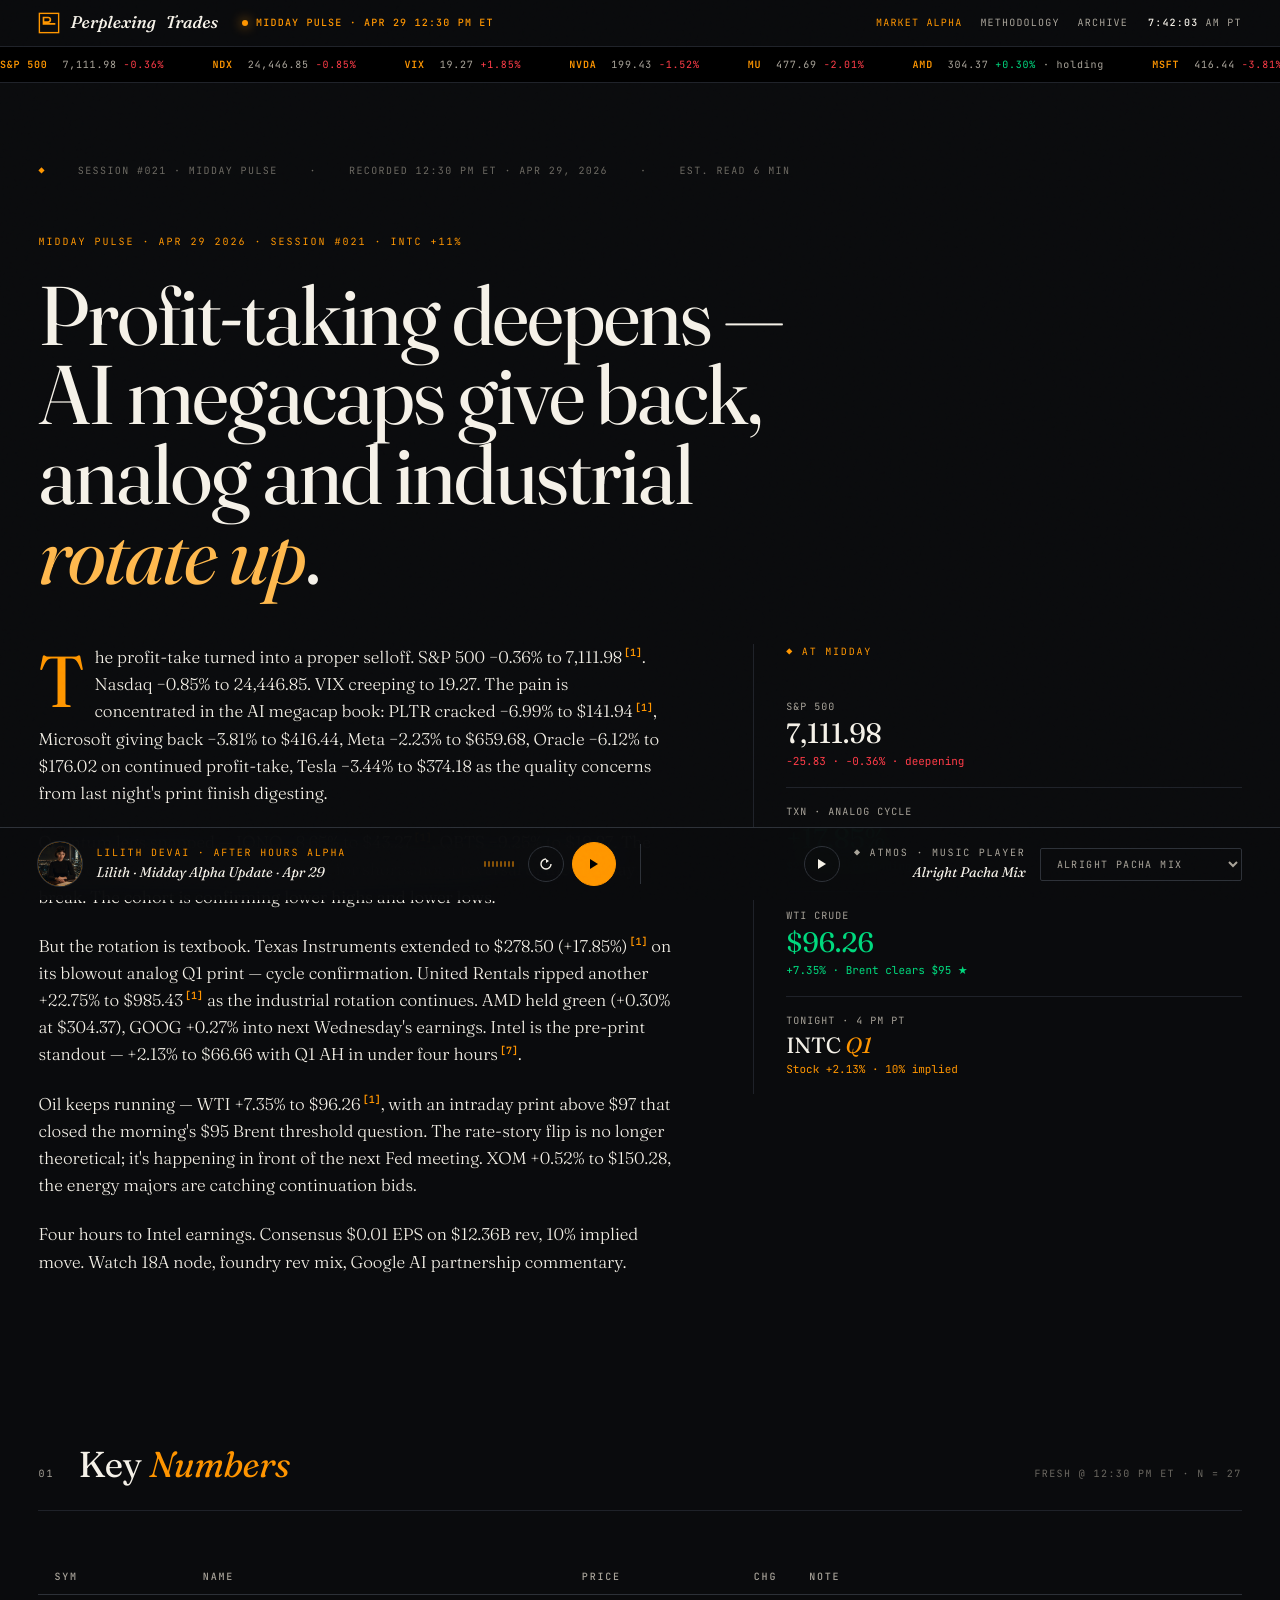
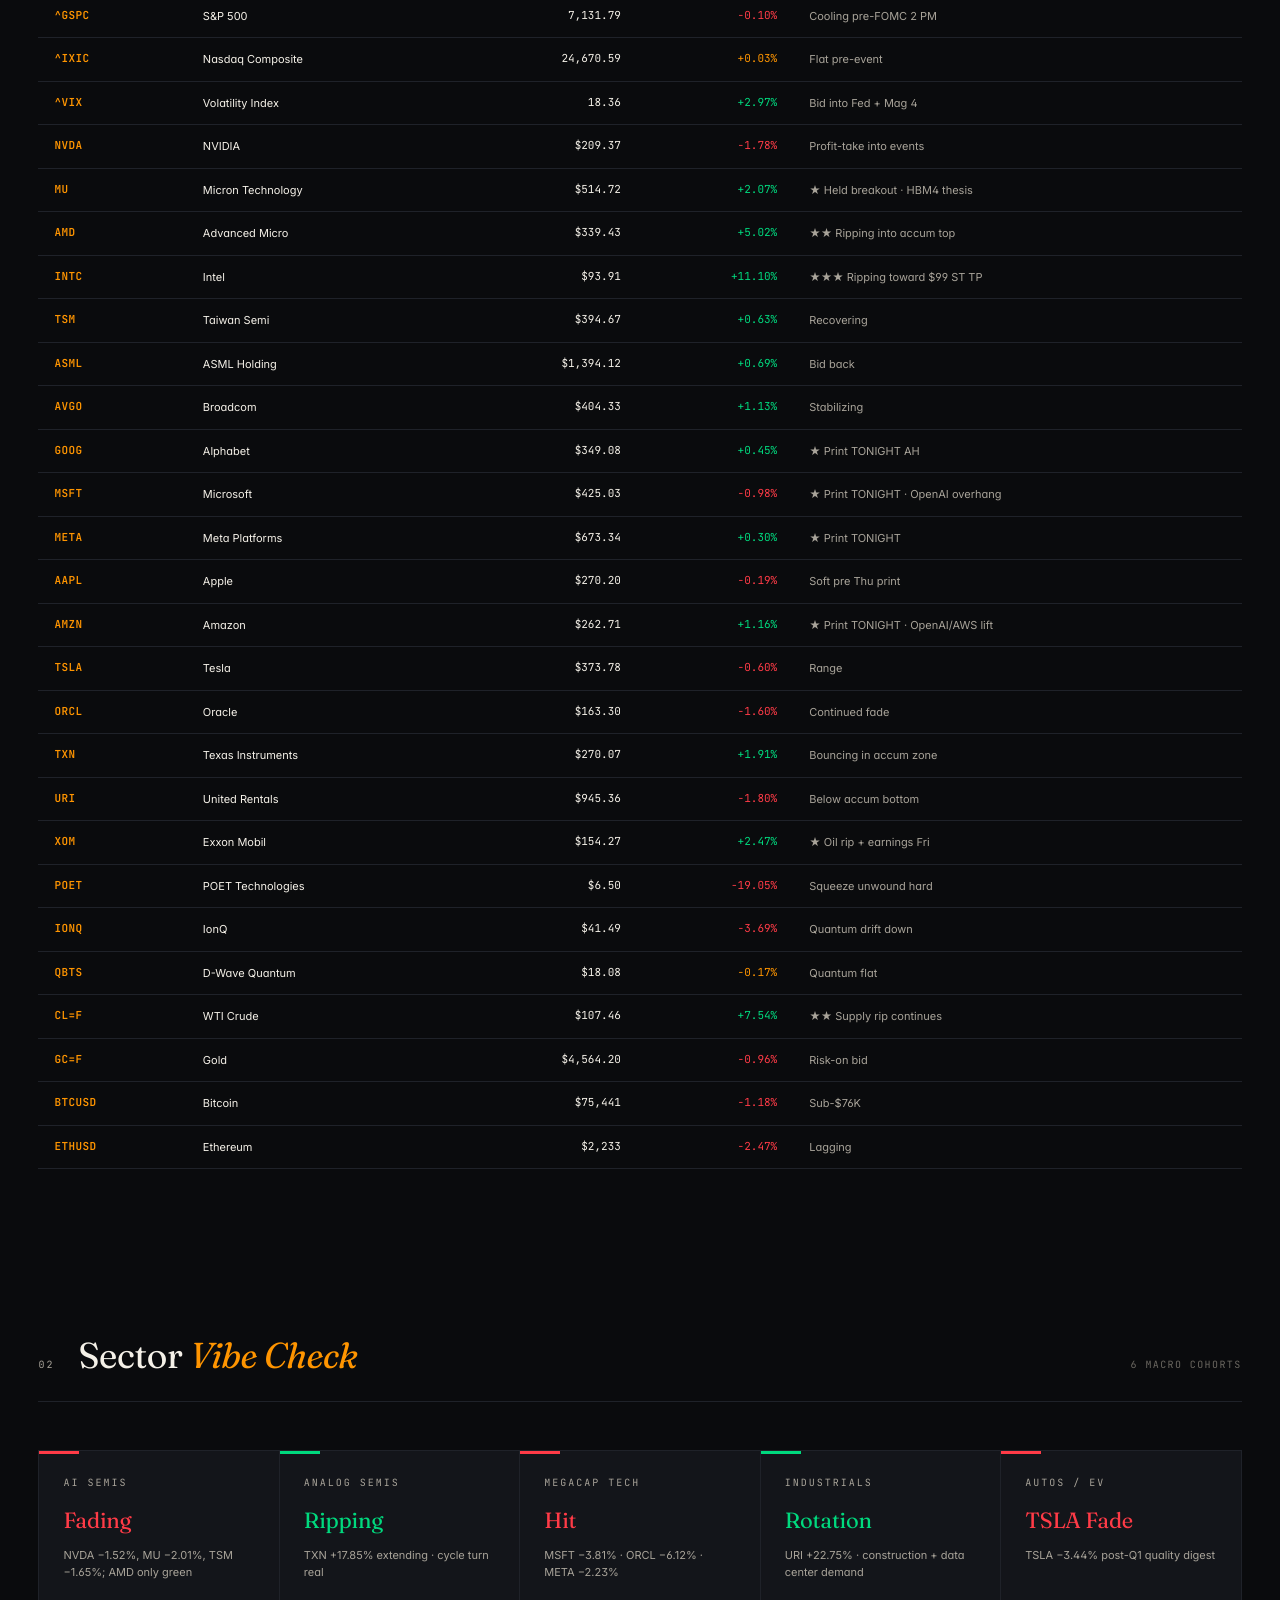
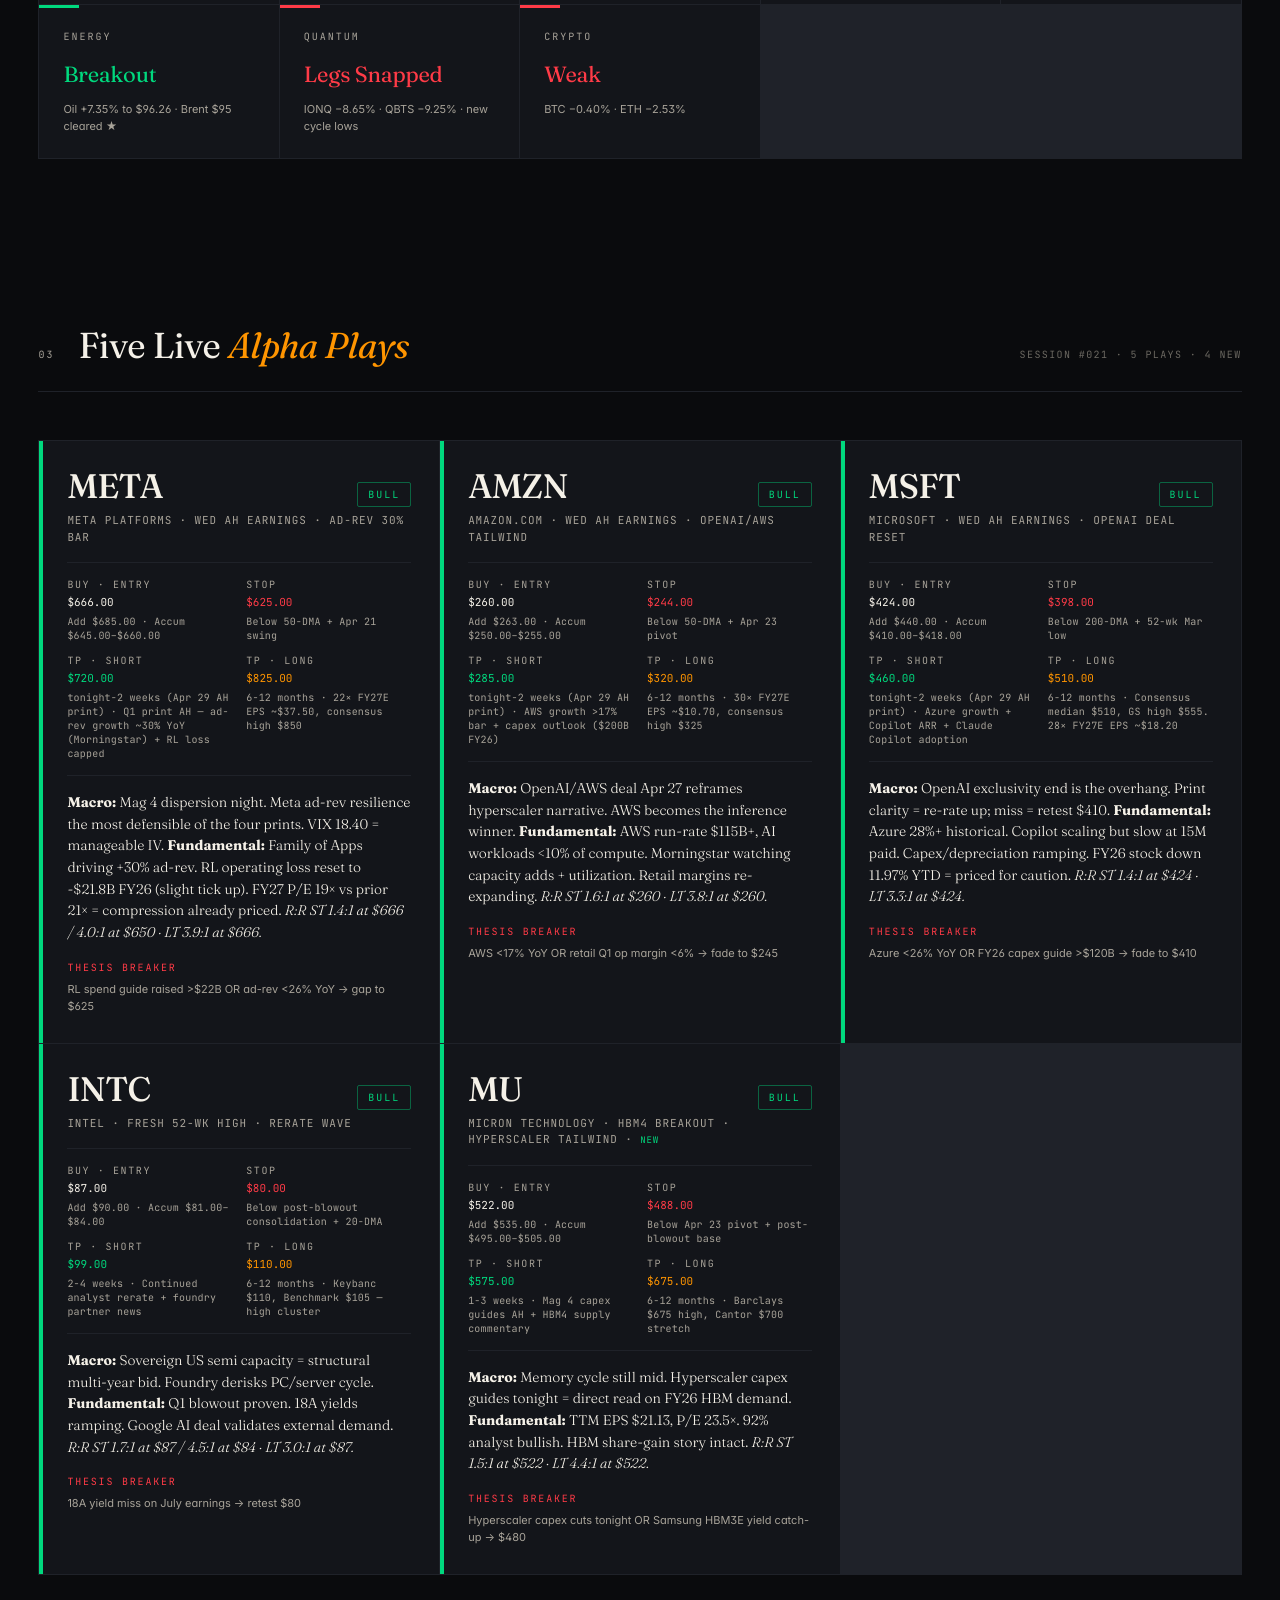
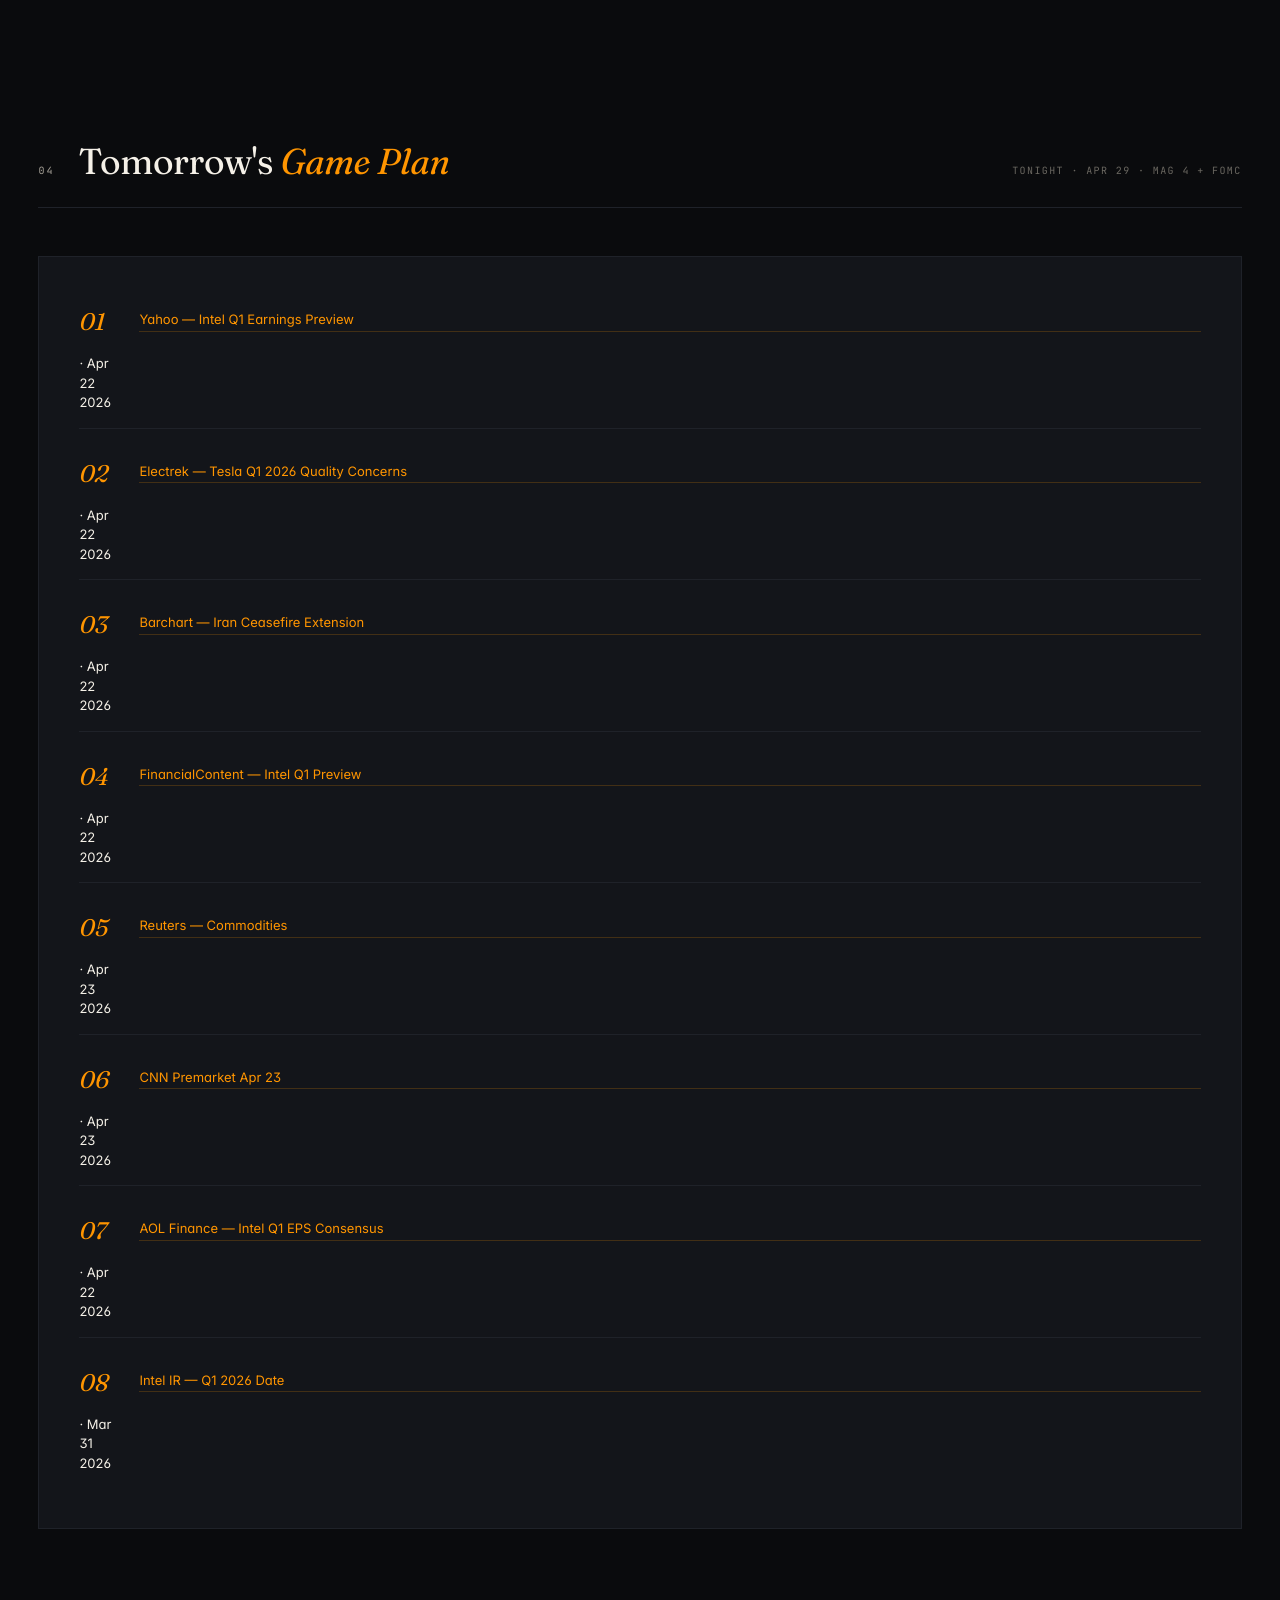
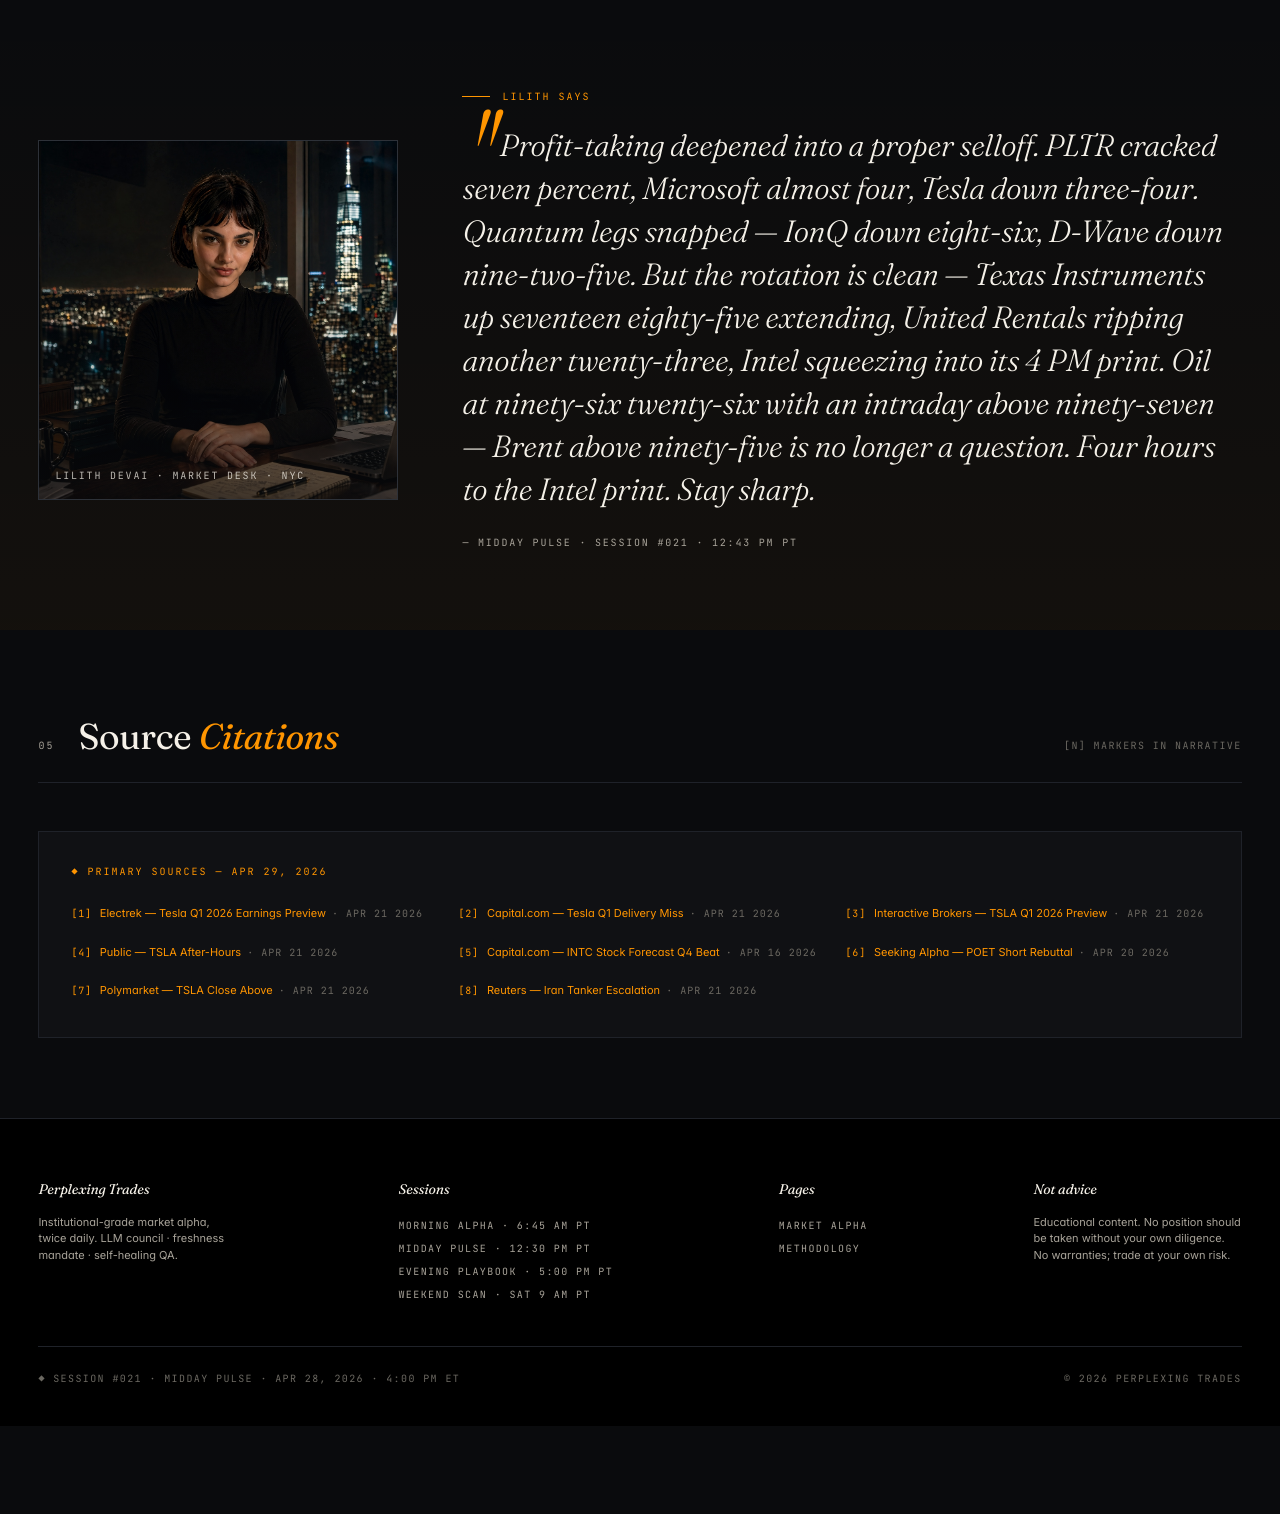
==== commit 34766716: "Midday Pulse Apr 29 — Session #021 · INTC +11% nearing 9 ST · pre-FOMC + Mag 4" ====
--- a/index.html
+++ b/index.html
@@ -3,7 +3,7 @@
 <head>
 <meta charset="UTF-8" />
 <meta name="viewport" content="width=device-width, initial-scale=1, maximum-scale=5" />
-<title>Perplexing Trades — Market Alpha · Morning Alpha · Apr 29, 2026</title>
+<title>Perplexing Trades — Market Alpha · Midday Pulse · Apr 29, 2026</title>
 <meta name="description" content="An AI-driven market alpha dispatch. Twice-daily institutional-grade tape with the Lilith voice summary." />
 <link rel="preconnect" href="https://fonts.googleapis.com" />
 <link rel="preconnect" href="https://fonts.gstatic.com" crossorigin />
@@ -34,7 +34,7 @@
       <svg width="22" height="22" viewBox="0 0 24 24" fill="none" aria-label="Perplexing Trades"><rect x="1.5" y="1.5" width="21" height="21" stroke="currentColor" stroke-width="1.5"/><path d="M6 6h5a2.5 2.5 0 010 5H6V6zm0 7h12" stroke="currentColor" stroke-width="1.8" stroke-linecap="square"/></svg>
       Perplexing <em style="font-style:italic">Trades</em>
     </a>
-    <span class="sess-badge">Morning Alpha · Apr 29 9:48 AM ET</span>
+    <span class="sess-badge">Midday Pulse · Apr 29 12:30 PM ET</span>
   </div>
   <div class="topbar-right">
     <nav class="nav">
@@ -78,13 +78,13 @@
 <section class="hero">
   <div class="hero-meta">
     <span class="dot">◆</span>
-    <span>Session #020 · Morning Alpha</span>
+    <span>Session #021 · Midday Pulse</span>
     <span>·</span>
-    <span>Recorded 9:48 AM ET · Apr 29, 2026</span>
+    <span>Recorded 12:30 PM ET · Apr 29, 2026</span>
     <span>·</span>
     <span>Est. read 6 min</span>
   </div>
-  <div class="hero-eyebrow">Morning Alpha · Apr 29 2026 · Session #020 · Super Wednesday</div>
+  <div class="hero-eyebrow">Midday Pulse · Apr 29 2026 · Session #021 · INTC +11%</div>
   <h1>Profit-taking deepens — AI megacaps give back, analog and industrial <em>rotate up</em>.</h1>
 
   <div class="hero-grid">
@@ -133,7 +133,7 @@
       <span class="kicker">01</span>
       <h2>Key <em>Numbers</em></h2>
     </div>
-    <div class="rhs">Fresh @ 9:48 AM ET · N = 27</div>
+    <div class="rhs">Fresh @ 12:30 PM ET · N = 27</div>
   </div>
   <div class="kn-wrap">
     <table class="kn-table">
@@ -141,34 +141,34 @@
         <tr><th>Sym</th><th>Name</th><th style="text-align:right;">Price</th><th style="text-align:right;">Chg</th><th>Note</th></tr>
       </thead>
       <tbody id="kn-body">
-        <!-- fresh Apr 29 MORNING · Session #020 · Super Wednesday open -->
-        <tr><td class="sym">^GSPC</td><td class="name">S&amp;P 500</td><td class="price">7,123.65</td><td class="chg dn">-0.21%</td><td class="note">Cautious into FOMC + Mag 4</td></tr>
-        <tr><td class="sym">^IXIC</td><td class="name">Nasdaq Composite</td><td class="price">24,591.32</td><td class="chg dn">-0.29%</td><td class="note">Pre-event compression</td></tr>
-        <tr><td class="sym">^VIX</td><td class="name">Volatility Index</td><td class="price">18.40</td><td class="chg up">+3.20%</td><td class="note">Ticking up into events</td></tr>
-        <tr><td class="sym">NVDA</td><td class="name">NVIDIA</td><td class="price">$210.59</td><td class="chg dn">-1.21%</td><td class="note">Premarket fade · awaits Mag 4 capex</td></tr>
-        <tr><td class="sym">MU</td><td class="name">Micron Technology</td><td class="price">$523.24</td><td class="chg up">+3.76%</td><td class="note">★★ Breakout · HBM4 thesis</td></tr>
-        <tr><td class="sym">AMD</td><td class="name">Advanced Micro</td><td class="price">$320.80</td><td class="chg dn">-0.75%</td><td class="note">Range-bound · in accum zone</td></tr>
-        <tr><td class="sym">INTC</td><td class="name">Intel</td><td class="price">$87.71</td><td class="chg up">+3.77%</td><td class="note">★★ Fresh 52-wk high break · rerate continues</td></tr>
-        <tr><td class="sym">TSM</td><td class="name">Taiwan Semi</td><td class="price">$388.50</td><td class="chg dn">-0.94%</td><td class="note">Cooling near accum top</td></tr>
-        <tr><td class="sym">ASML</td><td class="name">ASML Holding</td><td class="price">$1,380.67</td><td class="chg dn">-0.28%</td><td class="note">Litho consolidating</td></tr>
-        <tr><td class="sym">AVGO</td><td class="name">Broadcom</td><td class="price">$401.37</td><td class="chg up">+0.39%</td><td class="note">Stabilizing</td></tr>
-        <tr><td class="sym">GOOG</td><td class="name">Alphabet</td><td class="price">$347.62</td><td class="chg neut">+0.03%</td><td class="note">★ Earnings TONIGHT AH</td></tr>
-        <tr><td class="sym">MSFT</td><td class="name">Microsoft</td><td class="price">$424.60</td><td class="chg dn">-1.08%</td><td class="note">★ Earnings TONIGHT · OpenAI deal overhang</td></tr>
-        <tr><td class="sym">META</td><td class="name">Meta Platforms</td><td class="price">$666.39</td><td class="chg dn">-0.74%</td><td class="note">★ Earnings TONIGHT · ad-rev 30%+ bar</td></tr>
-        <tr><td class="sym">AAPL</td><td class="name">Apple</td><td class="price">$268.98</td><td class="chg dn">-0.64%</td><td class="note">Soft into Thu print</td></tr>
-        <tr><td class="sym">AMZN</td><td class="name">Amazon</td><td class="price">$260.79</td><td class="chg up">+0.42%</td><td class="note">★ Earnings TONIGHT · OpenAI/AWS tailwind</td></tr>
-        <tr><td class="sym">TSLA</td><td class="name">Tesla</td><td class="price">$374.81</td><td class="chg dn">-0.32%</td><td class="note">Range</td></tr>
-        <tr><td class="sym">ORCL</td><td class="name">Oracle</td><td class="price">$162.14</td><td class="chg dn">-2.30%</td><td class="note">Continued fade</td></tr>
-        <tr><td class="sym">TXN</td><td class="name">Texas Instruments</td><td class="price">$270.46</td><td class="chg up">+2.06%</td><td class="note">Inside accum zone, bouncing</td></tr>
-        <tr><td class="sym">URI</td><td class="name">United Rentals</td><td class="price">$962.12</td><td class="chg dn">-0.06%</td><td class="note">Holding</td></tr>
-        <tr><td class="sym">XOM</td><td class="name">Exxon Mobil</td><td class="price">$151.62</td><td class="chg up">+0.70%</td><td class="note">★ Oil ripped to $105</td></tr>
-        <tr><td class="sym">POET</td><td class="name">POET Technologies</td><td class="price">$7.18</td><td class="chg dn">-10.59%</td><td class="note">Squeeze fully unwound</td></tr>
-        <tr><td class="sym">IONQ</td><td class="name">IonQ</td><td class="price">$41.78</td><td class="chg dn">-3.02%</td><td class="note">Quantum drift</td></tr>
-        <tr><td class="sym">QBTS</td><td class="name">D-Wave Quantum</td><td class="price">$17.67</td><td class="chg dn">-2.43%</td><td class="note">Quantum weak</td></tr>
-        <tr><td class="sym">CL=F</td><td class="name">WTI Crude</td><td class="price">$104.95</td><td class="chg up">+5.02%</td><td class="note">★★ Overnight rip on supply</td></tr>
-        <tr><td class="sym">GC=F</td><td class="name">Gold</td><td class="price">$4,545.90</td><td class="chg dn">-1.36%</td><td class="note">Bid into FOMC</td></tr>
-        <tr><td class="sym">BTCUSD</td><td class="name">Bitcoin</td><td class="price">$76,585</td><td class="chg up">+0.32%</td><td class="note">Mid-$76K</td></tr>
-        <tr><td class="sym">ETHUSD</td><td class="name">Ethereum</td><td class="price">$2,295</td><td class="chg up">+0.27%</td><td class="note">Modest bid</td></tr>
+        <!-- midday Apr 29 · Session #021 · INTC +11.10% to $93.91 -->
+        <tr><td class="sym">^GSPC</td><td class="name">S&amp;P 500</td><td class="price">7,131.79</td><td class="chg dn">-0.10%</td><td class="note">Cooling pre-FOMC 2 PM</td></tr>
+        <tr><td class="sym">^IXIC</td><td class="name">Nasdaq Composite</td><td class="price">24,670.59</td><td class="chg neut">+0.03%</td><td class="note">Flat pre-event</td></tr>
+        <tr><td class="sym">^VIX</td><td class="name">Volatility Index</td><td class="price">18.36</td><td class="chg up">+2.97%</td><td class="note">Bid into Fed + Mag 4</td></tr>
+        <tr><td class="sym">NVDA</td><td class="name">NVIDIA</td><td class="price">$209.37</td><td class="chg dn">-1.78%</td><td class="note">Profit-take into events</td></tr>
+        <tr><td class="sym">MU</td><td class="name">Micron Technology</td><td class="price">$514.72</td><td class="chg up">+2.07%</td><td class="note">★ Held breakout · HBM4 thesis</td></tr>
+        <tr><td class="sym">AMD</td><td class="name">Advanced Micro</td><td class="price">$339.43</td><td class="chg up">+5.02%</td><td class="note">★★ Ripping into accum top</td></tr>
+        <tr><td class="sym">INTC</td><td class="name">Intel</td><td class="price">$93.91</td><td class="chg up">+11.10%</td><td class="note">★★★ Ripping toward $99 ST TP</td></tr>
+        <tr><td class="sym">TSM</td><td class="name">Taiwan Semi</td><td class="price">$394.67</td><td class="chg up">+0.63%</td><td class="note">Recovering</td></tr>
+        <tr><td class="sym">ASML</td><td class="name">ASML Holding</td><td class="price">$1,394.12</td><td class="chg up">+0.69%</td><td class="note">Bid back</td></tr>
+        <tr><td class="sym">AVGO</td><td class="name">Broadcom</td><td class="price">$404.33</td><td class="chg up">+1.13%</td><td class="note">Stabilizing</td></tr>
+        <tr><td class="sym">GOOG</td><td class="name">Alphabet</td><td class="price">$349.08</td><td class="chg up">+0.45%</td><td class="note">★ Print TONIGHT AH</td></tr>
+        <tr><td class="sym">MSFT</td><td class="name">Microsoft</td><td class="price">$425.03</td><td class="chg dn">-0.98%</td><td class="note">★ Print TONIGHT · OpenAI overhang</td></tr>
+        <tr><td class="sym">META</td><td class="name">Meta Platforms</td><td class="price">$673.34</td><td class="chg up">+0.30%</td><td class="note">★ Print TONIGHT</td></tr>
+        <tr><td class="sym">AAPL</td><td class="name">Apple</td><td class="price">$270.20</td><td class="chg dn">-0.19%</td><td class="note">Soft pre Thu print</td></tr>
+        <tr><td class="sym">AMZN</td><td class="name">Amazon</td><td class="price">$262.71</td><td class="chg up">+1.16%</td><td class="note">★ Print TONIGHT · OpenAI/AWS lift</td></tr>
+        <tr><td class="sym">TSLA</td><td class="name">Tesla</td><td class="price">$373.78</td><td class="chg dn">-0.60%</td><td class="note">Range</td></tr>
+        <tr><td class="sym">ORCL</td><td class="name">Oracle</td><td class="price">$163.30</td><td class="chg dn">-1.60%</td><td class="note">Continued fade</td></tr>
+        <tr><td class="sym">TXN</td><td class="name">Texas Instruments</td><td class="price">$270.07</td><td class="chg up">+1.91%</td><td class="note">Bouncing in accum zone</td></tr>
+        <tr><td class="sym">URI</td><td class="name">United Rentals</td><td class="price">$945.36</td><td class="chg dn">-1.80%</td><td class="note">Below accum bottom</td></tr>
+        <tr><td class="sym">XOM</td><td class="name">Exxon Mobil</td><td class="price">$154.27</td><td class="chg up">+2.47%</td><td class="note">★ Oil rip + earnings Fri</td></tr>
+        <tr><td class="sym">POET</td><td class="name">POET Technologies</td><td class="price">$6.50</td><td class="chg dn">-19.05%</td><td class="note">Squeeze unwound hard</td></tr>
+        <tr><td class="sym">IONQ</td><td class="name">IonQ</td><td class="price">$41.49</td><td class="chg dn">-3.69%</td><td class="note">Quantum drift down</td></tr>
+        <tr><td class="sym">QBTS</td><td class="name">D-Wave Quantum</td><td class="price">$18.08</td><td class="chg neut">-0.17%</td><td class="note">Quantum flat</td></tr>
+        <tr><td class="sym">CL=F</td><td class="name">WTI Crude</td><td class="price">$107.46</td><td class="chg up">+7.54%</td><td class="note">★★ Supply rip continues</td></tr>
+        <tr><td class="sym">GC=F</td><td class="name">Gold</td><td class="price">$4,564.20</td><td class="chg dn">-0.96%</td><td class="note">Risk-on bid</td></tr>
+        <tr><td class="sym">BTCUSD</td><td class="name">Bitcoin</td><td class="price">$75,441</td><td class="chg dn">-1.18%</td><td class="note">Sub-$76K</td></tr>
+        <tr><td class="sym">ETHUSD</td><td class="name">Ethereum</td><td class="price">$2,233</td><td class="chg dn">-2.47%</td><td class="note">Lagging</td></tr>
       </tbody>
     </table>
   </div>
@@ -234,7 +234,7 @@
       <span class="kicker">03</span>
       <h2>Five Live <em>Alpha Plays</em></h2>
     </div>
-    <div class="rhs">Session #020 · 5 plays · 4 NEW</div>
+    <div class="rhs">Session #021 · 5 plays · 4 NEW</div>
   </div>
   <div class="plays">
 
@@ -385,7 +385,7 @@
       <blockquote>
         Profit-taking deepened into a proper selloff. PLTR cracked seven percent, Microsoft almost four, Tesla down three-four. Quantum legs snapped — IonQ down eight-six, D-Wave down nine-two-five. But the rotation is clean — Texas Instruments up seventeen eighty-five extending, United Rentals ripping another twenty-three, Intel squeezing into its 4 PM print. Oil at ninety-six twenty-six with an intraday above ninety-seven — Brent above ninety-five is no longer a question. Four hours to the Intel print. Stay sharp.
       </blockquote>
-      <div class="lilith-signoff">— Midday Pulse · Session #020 · 12:43 PM PT</div>
+      <div class="lilith-signoff">— Midday Pulse · Session #021 · 12:43 PM PT</div>
     </div>
   </div>
 </section>
@@ -439,7 +439,7 @@
     </div>
   </div>
   <div class="footer-bar">
-    <span>◆ Session #020 · Morning Alpha · Apr 28, 2026 · 4:00 PM ET</span>
+    <span>◆ Session #021 · Midday Pulse · Apr 28, 2026 · 4:00 PM ET</span>
     <span>© 2026 Perplexing Trades</span>
   </div>
 </footer>
@@ -453,7 +453,7 @@
     </div>
     <div class="lvp-meta">
       <div class="lvp-who">Lilith Devai · After Hours Alpha</div>
-      <div class="lvp-title">Lilith · Morning Alpha · Apr 29</div>
+      <div class="lvp-title">Lilith · Midday Alpha Update · Apr 29</div>
     </div>
     <div class="lvp-wave" id="lvp-wave" aria-hidden="true">
       <span></span><span></span><span></span><span></span><span></span><span></span><span></span><span></span>
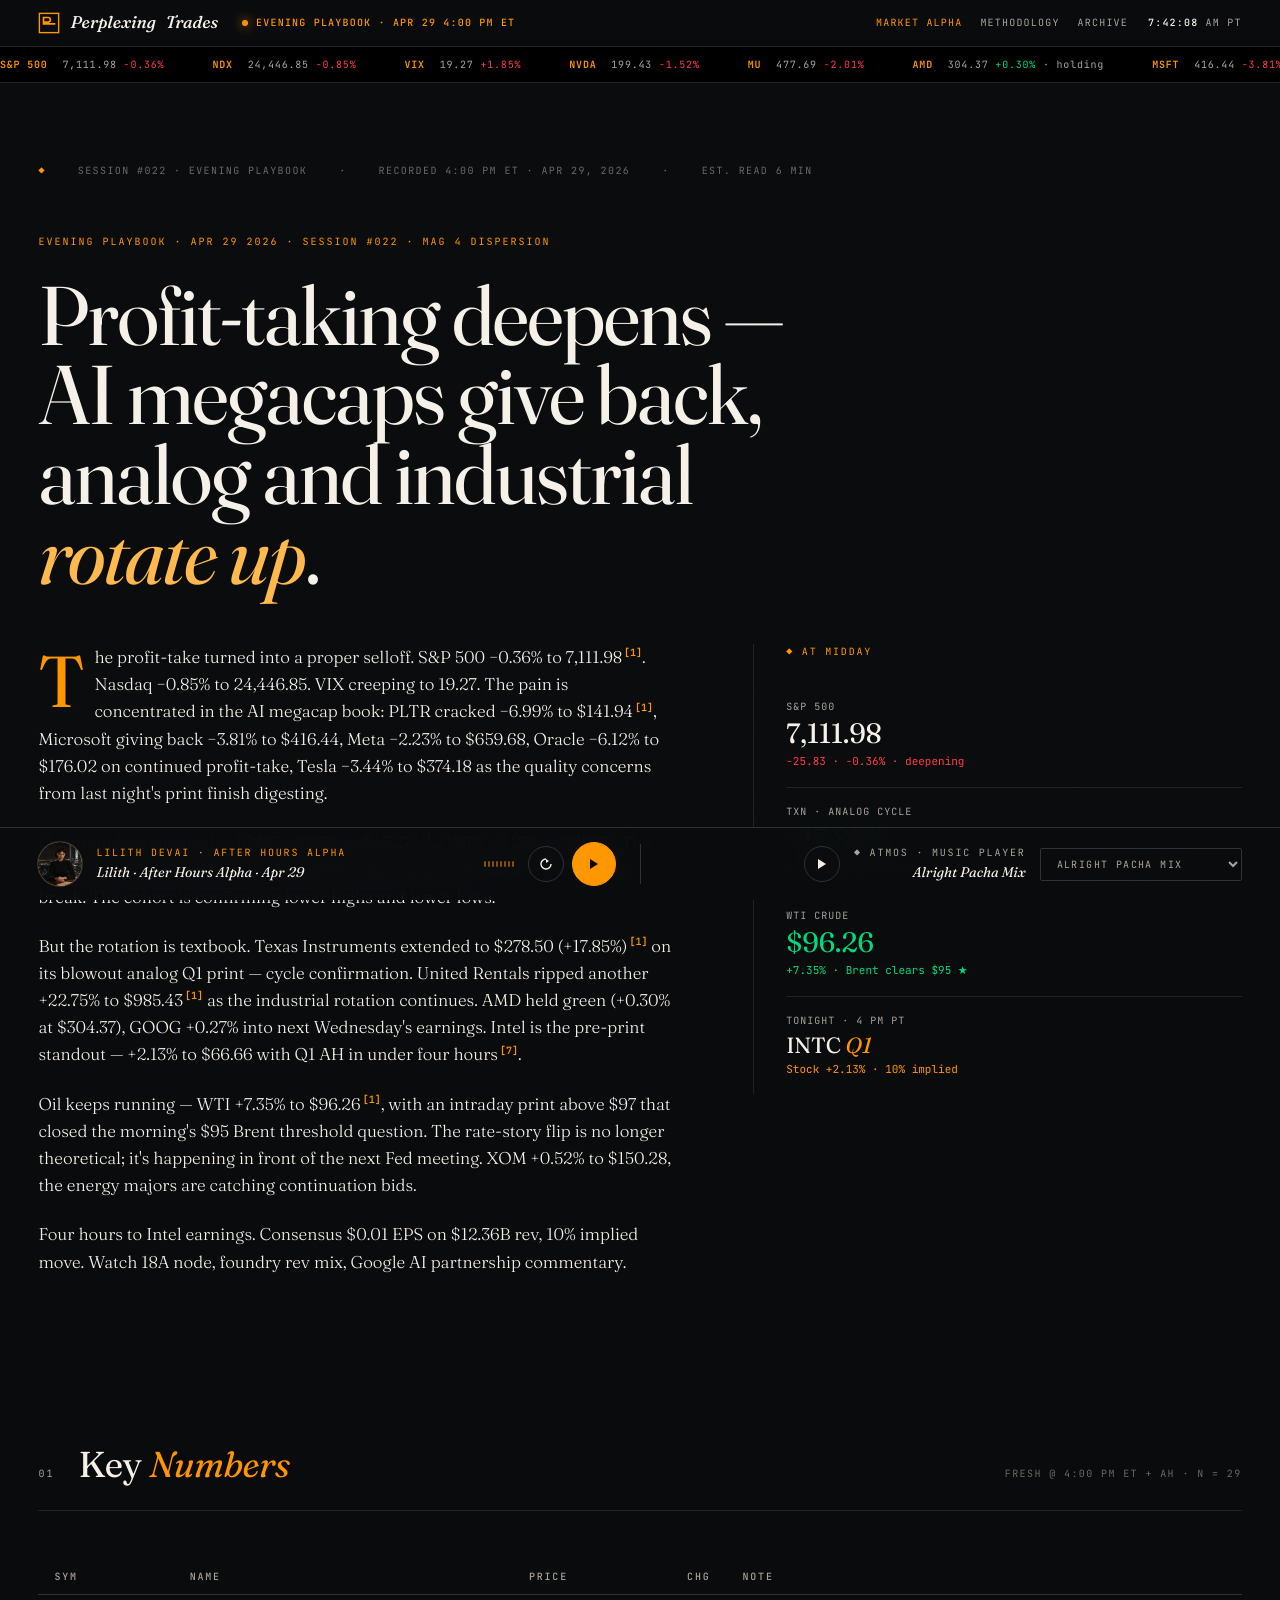
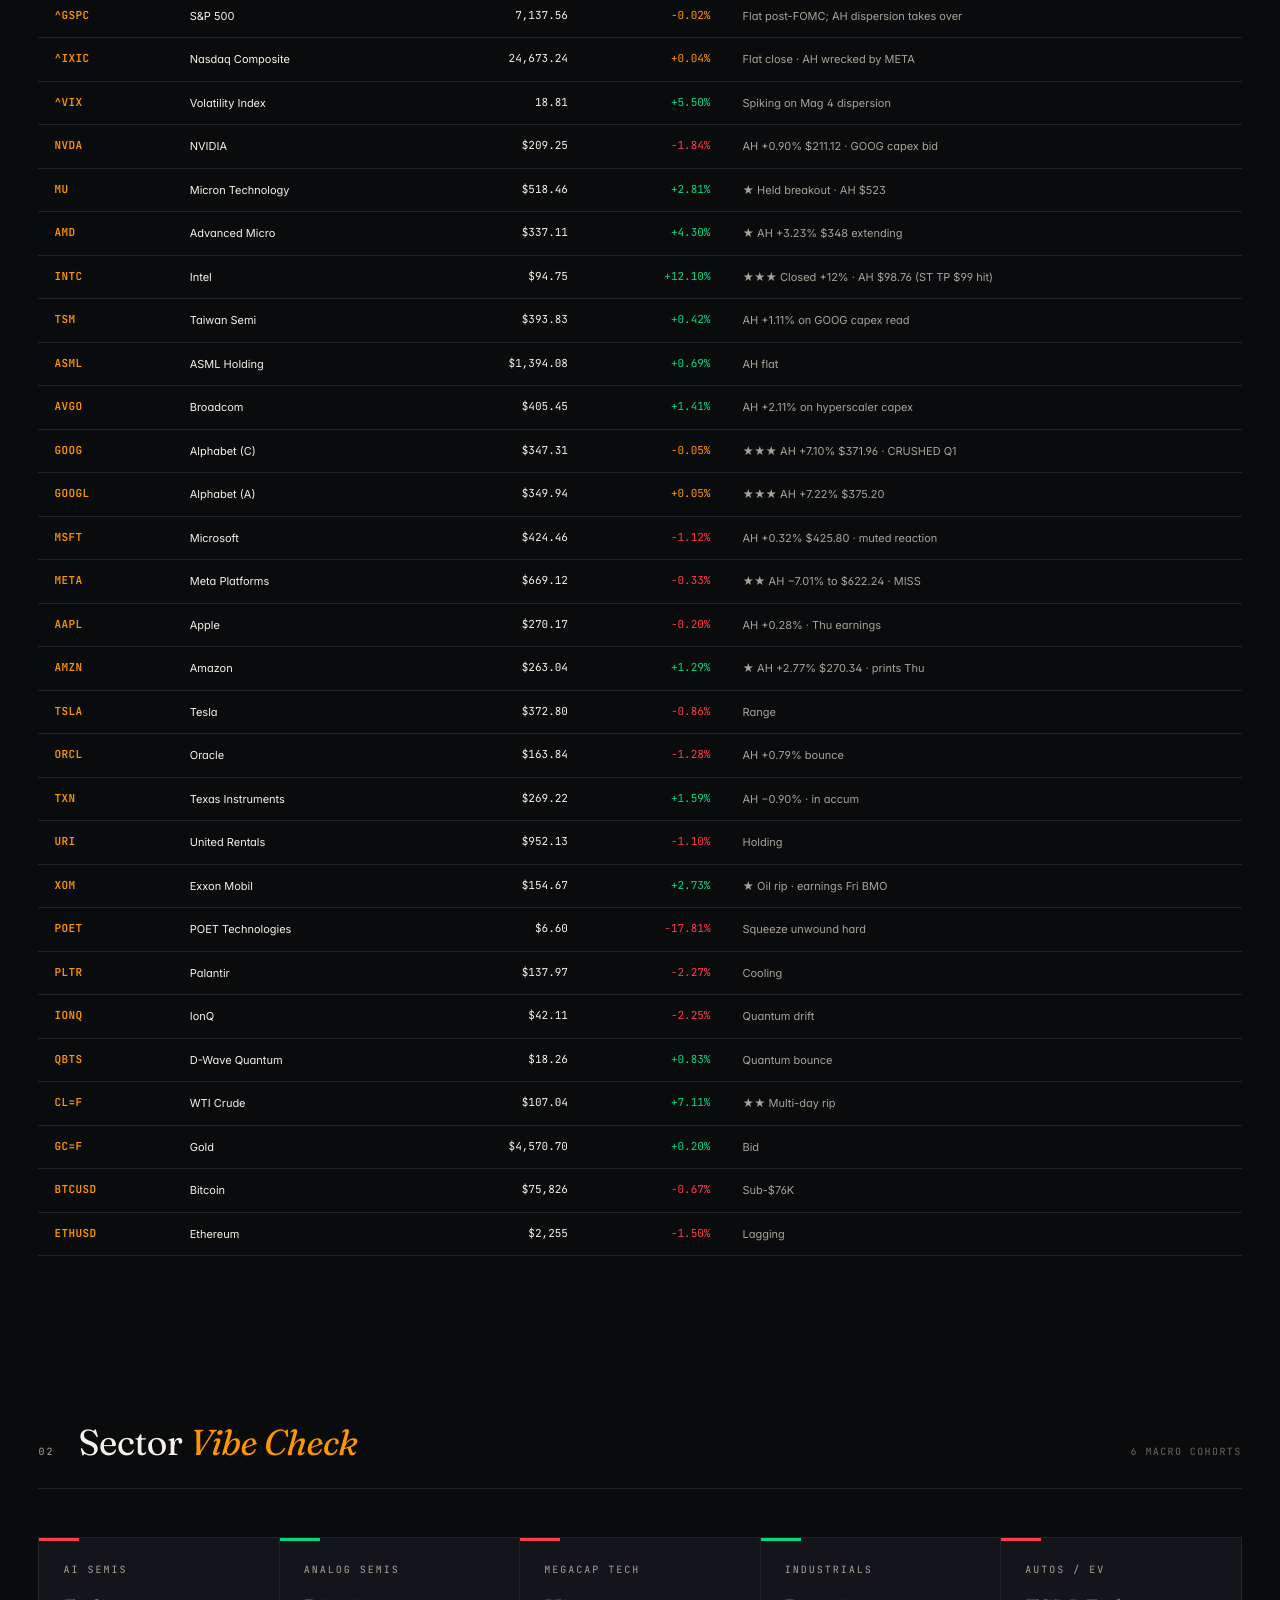
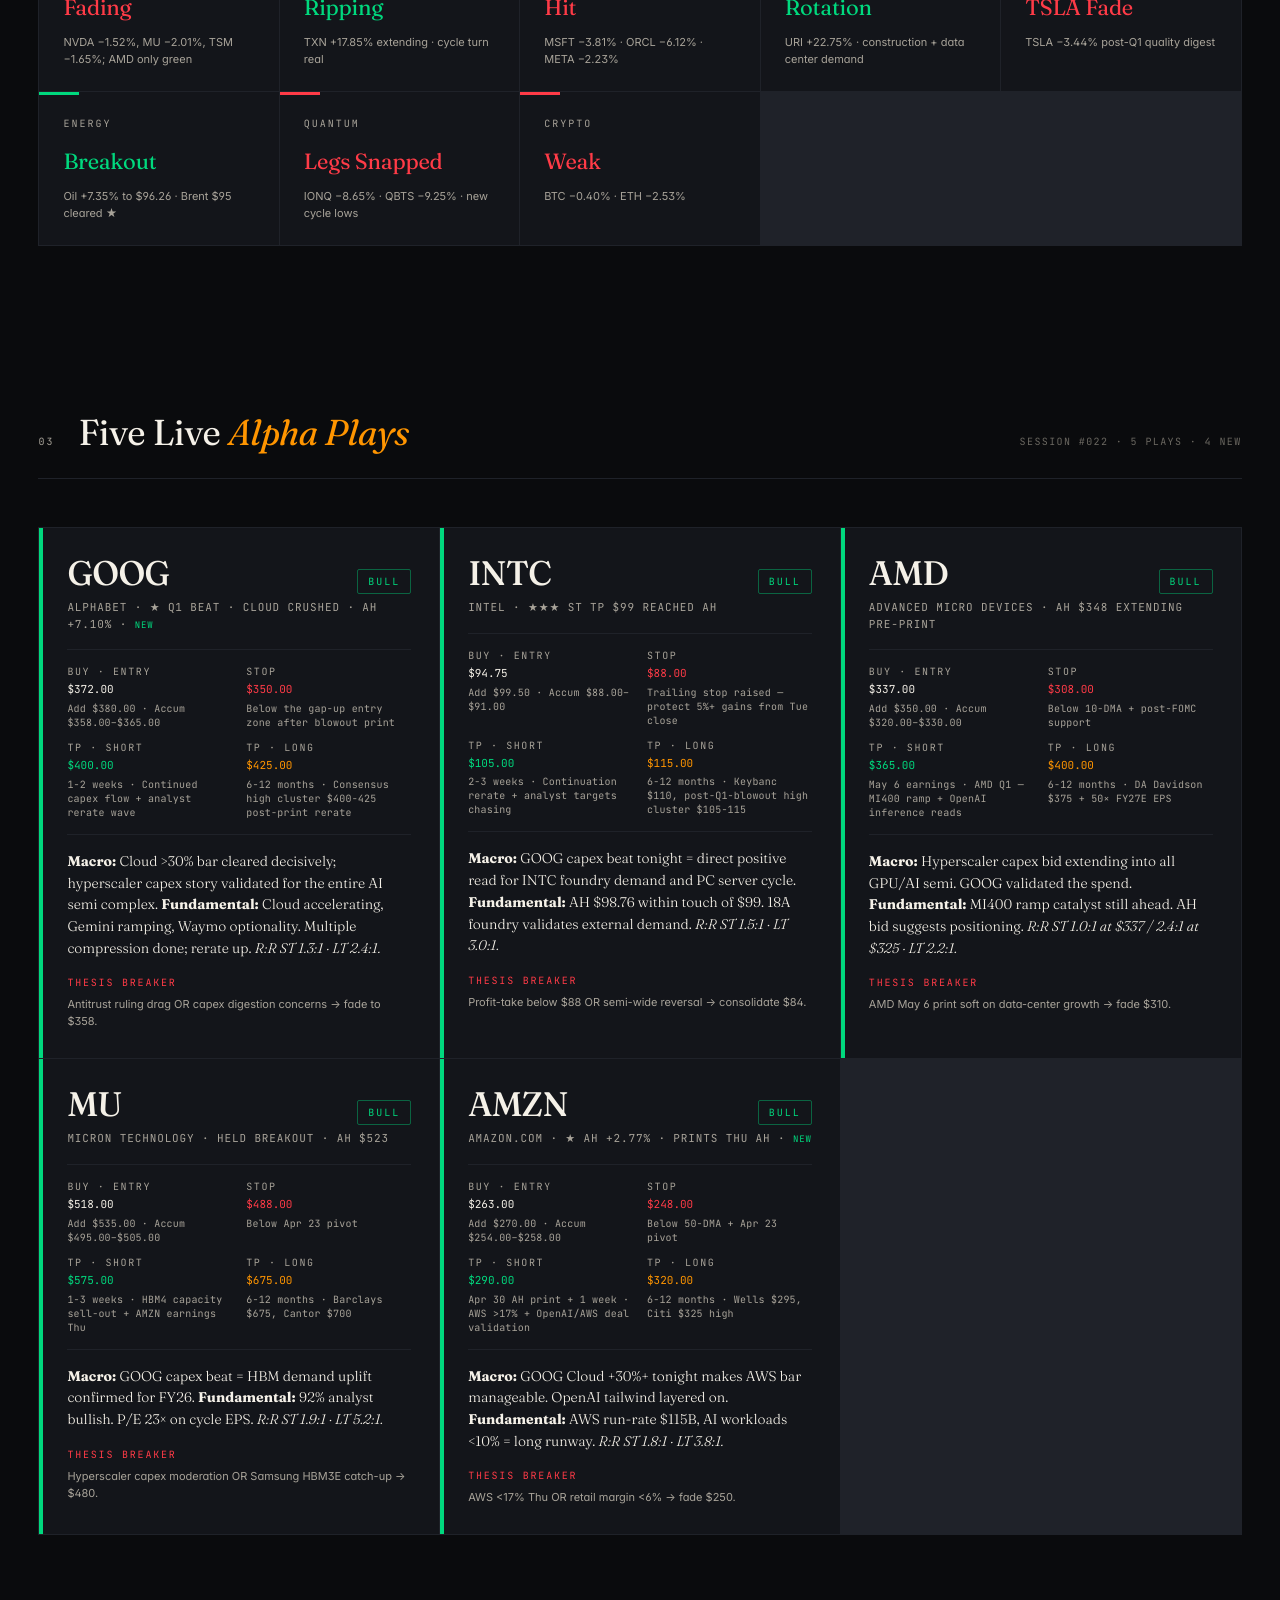
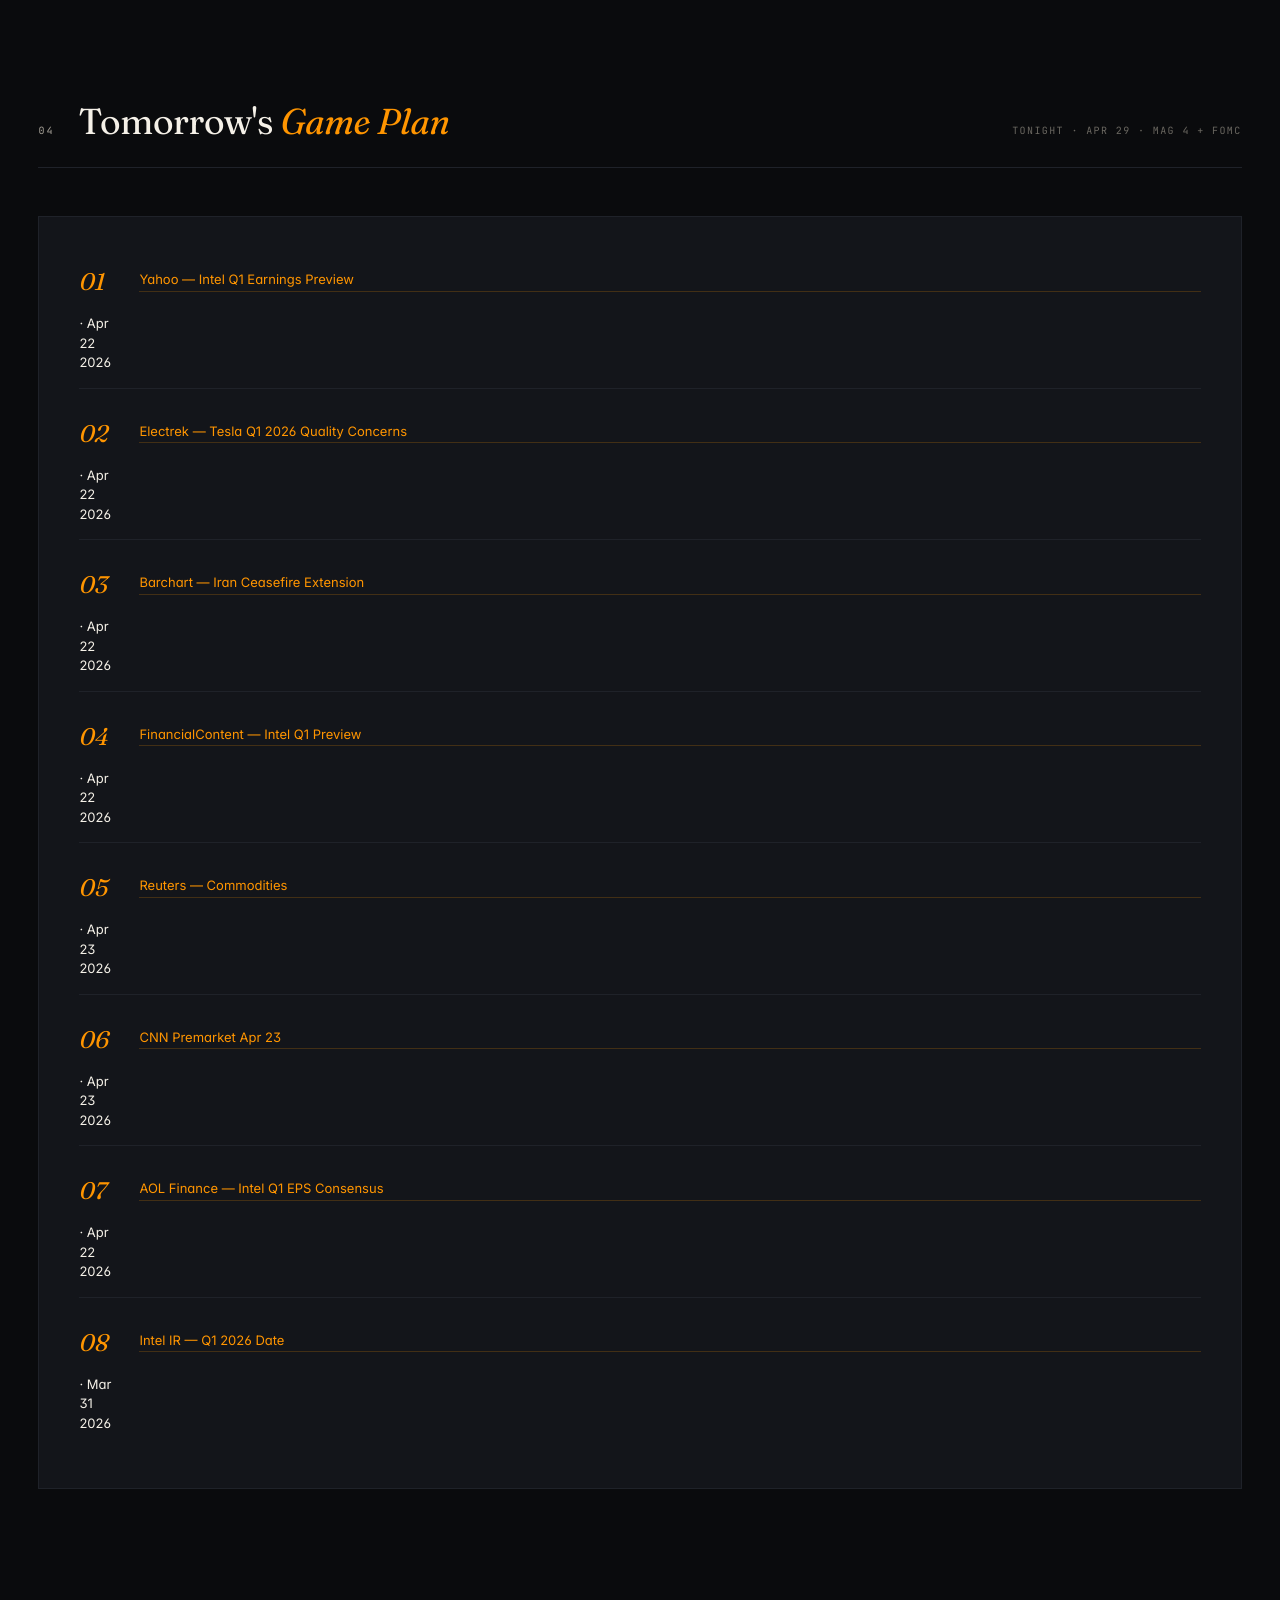
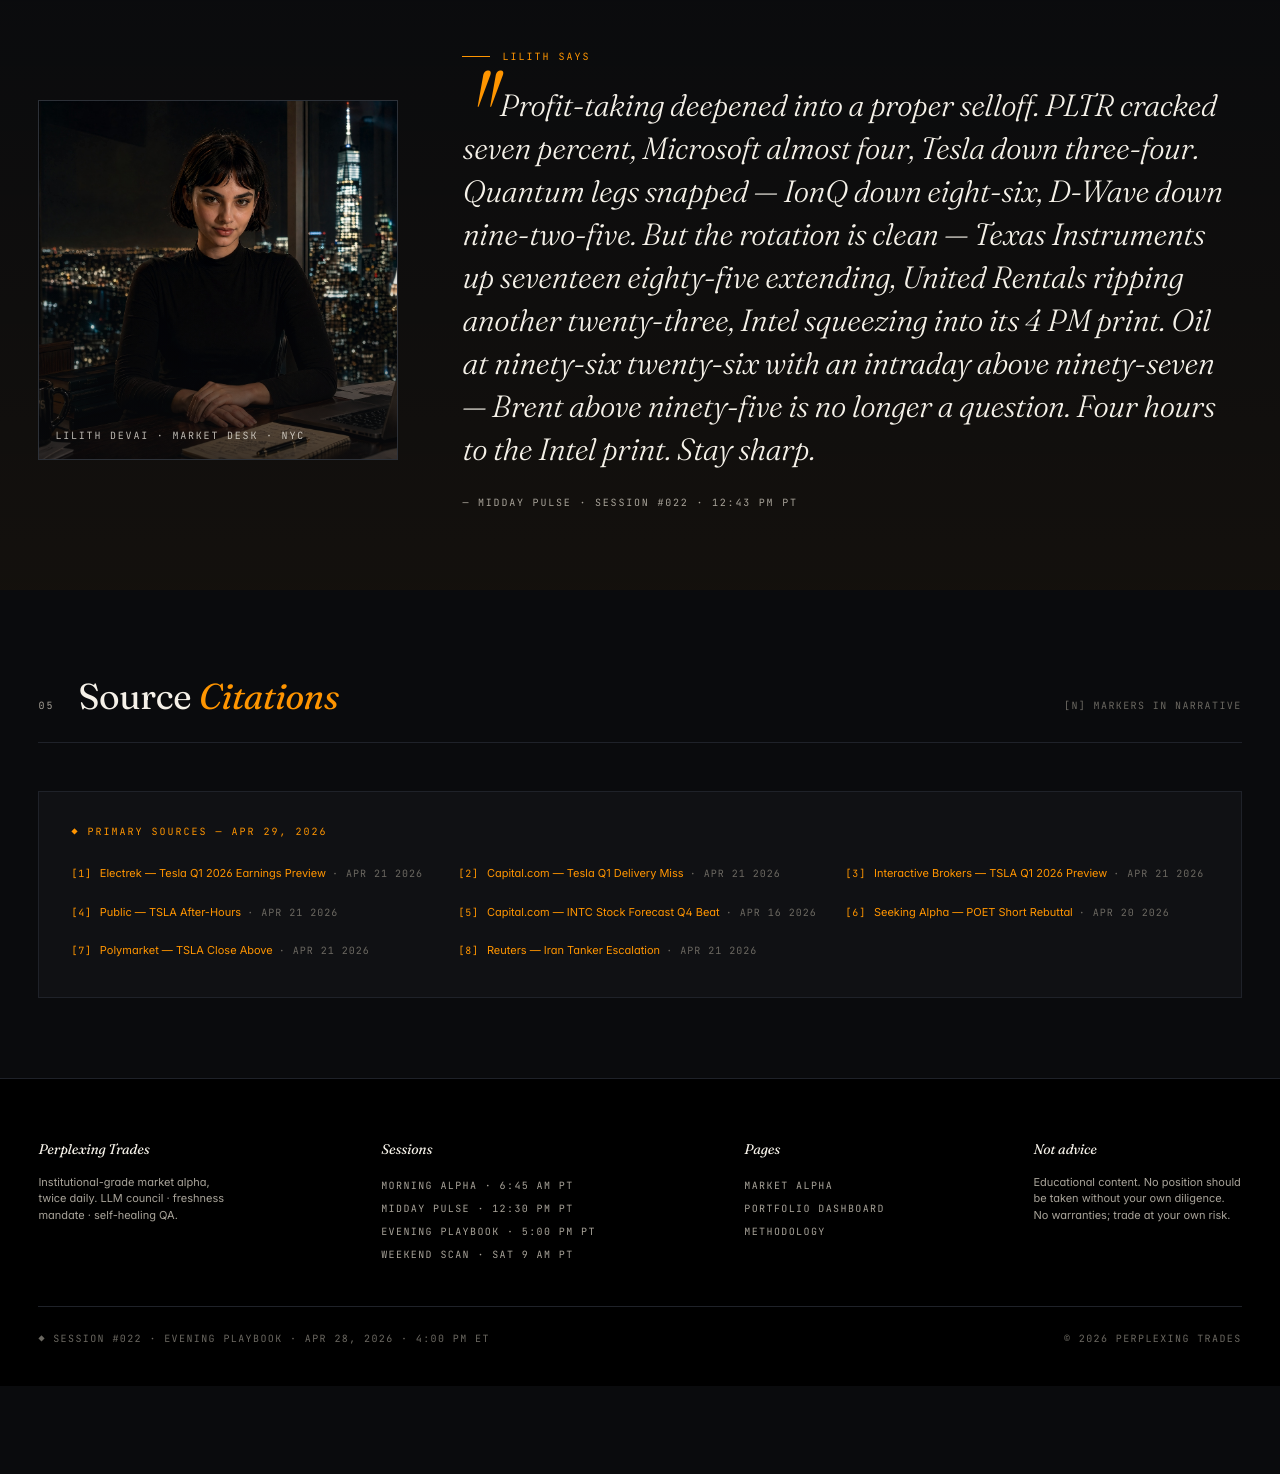
==== commit 6e9493be: "Evening Playbook Apr 29 — Session #022 · Mag 4 dispersion · GOOG beat / META miss / INTC TP 9 hit" ====
--- a/index.html
+++ b/index.html
@@ -3,7 +3,7 @@
 <head>
 <meta charset="UTF-8" />
 <meta name="viewport" content="width=device-width, initial-scale=1, maximum-scale=5" />
-<title>Perplexing Trades — Market Alpha · Midday Pulse · Apr 29, 2026</title>
+<title>Perplexing Trades — Market Alpha · Evening Playbook · Apr 29, 2026</title>
 <meta name="description" content="An AI-driven market alpha dispatch. Twice-daily institutional-grade tape with the Lilith voice summary." />
 <link rel="preconnect" href="https://fonts.googleapis.com" />
 <link rel="preconnect" href="https://fonts.gstatic.com" crossorigin />
@@ -34,7 +34,7 @@
       <svg width="22" height="22" viewBox="0 0 24 24" fill="none" aria-label="Perplexing Trades"><rect x="1.5" y="1.5" width="21" height="21" stroke="currentColor" stroke-width="1.5"/><path d="M6 6h5a2.5 2.5 0 010 5H6V6zm0 7h12" stroke="currentColor" stroke-width="1.8" stroke-linecap="square"/></svg>
       Perplexing <em style="font-style:italic">Trades</em>
     </a>
-    <span class="sess-badge">Midday Pulse · Apr 29 12:30 PM ET</span>
+    <span class="sess-badge">Evening Playbook · Apr 29 4:00 PM ET</span>
   </div>
   <div class="topbar-right">
     <nav class="nav">
@@ -78,13 +78,13 @@
 <section class="hero">
   <div class="hero-meta">
     <span class="dot">◆</span>
-    <span>Session #021 · Midday Pulse</span>
+    <span>Session #022 · Evening Playbook</span>
     <span>·</span>
-    <span>Recorded 12:30 PM ET · Apr 29, 2026</span>
+    <span>Recorded 4:00 PM ET · Apr 29, 2026</span>
     <span>·</span>
     <span>Est. read 6 min</span>
   </div>
-  <div class="hero-eyebrow">Midday Pulse · Apr 29 2026 · Session #021 · INTC +11%</div>
+  <div class="hero-eyebrow">Evening Playbook · Apr 29 2026 · Session #022 · Mag 4 dispersion</div>
   <h1>Profit-taking deepens — AI megacaps give back, analog and industrial <em>rotate up</em>.</h1>
 
   <div class="hero-grid">
@@ -133,7 +133,7 @@
       <span class="kicker">01</span>
       <h2>Key <em>Numbers</em></h2>
     </div>
-    <div class="rhs">Fresh @ 12:30 PM ET · N = 27</div>
+    <div class="rhs">Fresh @ 4:00 PM ET + AH · N = 29</div>
   </div>
   <div class="kn-wrap">
     <table class="kn-table">
@@ -141,34 +141,36 @@
         <tr><th>Sym</th><th>Name</th><th style="text-align:right;">Price</th><th style="text-align:right;">Chg</th><th>Note</th></tr>
       </thead>
       <tbody id="kn-body">
-        <!-- midday Apr 29 · Session #021 · INTC +11.10% to $93.91 -->
-        <tr><td class="sym">^GSPC</td><td class="name">S&amp;P 500</td><td class="price">7,131.79</td><td class="chg dn">-0.10%</td><td class="note">Cooling pre-FOMC 2 PM</td></tr>
-        <tr><td class="sym">^IXIC</td><td class="name">Nasdaq Composite</td><td class="price">24,670.59</td><td class="chg neut">+0.03%</td><td class="note">Flat pre-event</td></tr>
-        <tr><td class="sym">^VIX</td><td class="name">Volatility Index</td><td class="price">18.36</td><td class="chg up">+2.97%</td><td class="note">Bid into Fed + Mag 4</td></tr>
-        <tr><td class="sym">NVDA</td><td class="name">NVIDIA</td><td class="price">$209.37</td><td class="chg dn">-1.78%</td><td class="note">Profit-take into events</td></tr>
-        <tr><td class="sym">MU</td><td class="name">Micron Technology</td><td class="price">$514.72</td><td class="chg up">+2.07%</td><td class="note">★ Held breakout · HBM4 thesis</td></tr>
-        <tr><td class="sym">AMD</td><td class="name">Advanced Micro</td><td class="price">$339.43</td><td class="chg up">+5.02%</td><td class="note">★★ Ripping into accum top</td></tr>
-        <tr><td class="sym">INTC</td><td class="name">Intel</td><td class="price">$93.91</td><td class="chg up">+11.10%</td><td class="note">★★★ Ripping toward $99 ST TP</td></tr>
-        <tr><td class="sym">TSM</td><td class="name">Taiwan Semi</td><td class="price">$394.67</td><td class="chg up">+0.63%</td><td class="note">Recovering</td></tr>
-        <tr><td class="sym">ASML</td><td class="name">ASML Holding</td><td class="price">$1,394.12</td><td class="chg up">+0.69%</td><td class="note">Bid back</td></tr>
-        <tr><td class="sym">AVGO</td><td class="name">Broadcom</td><td class="price">$404.33</td><td class="chg up">+1.13%</td><td class="note">Stabilizing</td></tr>
-        <tr><td class="sym">GOOG</td><td class="name">Alphabet</td><td class="price">$349.08</td><td class="chg up">+0.45%</td><td class="note">★ Print TONIGHT AH</td></tr>
-        <tr><td class="sym">MSFT</td><td class="name">Microsoft</td><td class="price">$425.03</td><td class="chg dn">-0.98%</td><td class="note">★ Print TONIGHT · OpenAI overhang</td></tr>
-        <tr><td class="sym">META</td><td class="name">Meta Platforms</td><td class="price">$673.34</td><td class="chg up">+0.30%</td><td class="note">★ Print TONIGHT</td></tr>
-        <tr><td class="sym">AAPL</td><td class="name">Apple</td><td class="price">$270.20</td><td class="chg dn">-0.19%</td><td class="note">Soft pre Thu print</td></tr>
-        <tr><td class="sym">AMZN</td><td class="name">Amazon</td><td class="price">$262.71</td><td class="chg up">+1.16%</td><td class="note">★ Print TONIGHT · OpenAI/AWS lift</td></tr>
-        <tr><td class="sym">TSLA</td><td class="name">Tesla</td><td class="price">$373.78</td><td class="chg dn">-0.60%</td><td class="note">Range</td></tr>
-        <tr><td class="sym">ORCL</td><td class="name">Oracle</td><td class="price">$163.30</td><td class="chg dn">-1.60%</td><td class="note">Continued fade</td></tr>
-        <tr><td class="sym">TXN</td><td class="name">Texas Instruments</td><td class="price">$270.07</td><td class="chg up">+1.91%</td><td class="note">Bouncing in accum zone</td></tr>
-        <tr><td class="sym">URI</td><td class="name">United Rentals</td><td class="price">$945.36</td><td class="chg dn">-1.80%</td><td class="note">Below accum bottom</td></tr>
-        <tr><td class="sym">XOM</td><td class="name">Exxon Mobil</td><td class="price">$154.27</td><td class="chg up">+2.47%</td><td class="note">★ Oil rip + earnings Fri</td></tr>
-        <tr><td class="sym">POET</td><td class="name">POET Technologies</td><td class="price">$6.50</td><td class="chg dn">-19.05%</td><td class="note">Squeeze unwound hard</td></tr>
-        <tr><td class="sym">IONQ</td><td class="name">IonQ</td><td class="price">$41.49</td><td class="chg dn">-3.69%</td><td class="note">Quantum drift down</td></tr>
-        <tr><td class="sym">QBTS</td><td class="name">D-Wave Quantum</td><td class="price">$18.08</td><td class="chg neut">-0.17%</td><td class="note">Quantum flat</td></tr>
-        <tr><td class="sym">CL=F</td><td class="name">WTI Crude</td><td class="price">$107.46</td><td class="chg up">+7.54%</td><td class="note">★★ Supply rip continues</td></tr>
-        <tr><td class="sym">GC=F</td><td class="name">Gold</td><td class="price">$4,564.20</td><td class="chg dn">-0.96%</td><td class="note">Risk-on bid</td></tr>
-        <tr><td class="sym">BTCUSD</td><td class="name">Bitcoin</td><td class="price">$75,441</td><td class="chg dn">-1.18%</td><td class="note">Sub-$76K</td></tr>
-        <tr><td class="sym">ETHUSD</td><td class="name">Ethereum</td><td class="price">$2,233</td><td class="chg dn">-2.47%</td><td class="note">Lagging</td></tr>
+        <!-- evening Apr 29 · Session #022 · Mag 4 dispersion · GOOG +7.1% AH / META -7.0% AH / INTC +12% close -->
+        <tr><td class="sym">^GSPC</td><td class="name">S&amp;P 500</td><td class="price">7,137.56</td><td class="chg neut">-0.02%</td><td class="note">Flat post-FOMC; AH dispersion takes over</td></tr>
+        <tr><td class="sym">^IXIC</td><td class="name">Nasdaq Composite</td><td class="price">24,673.24</td><td class="chg neut">+0.04%</td><td class="note">Flat close · AH wrecked by META</td></tr>
+        <tr><td class="sym">^VIX</td><td class="name">Volatility Index</td><td class="price">18.81</td><td class="chg up">+5.50%</td><td class="note">Spiking on Mag 4 dispersion</td></tr>
+        <tr><td class="sym">NVDA</td><td class="name">NVIDIA</td><td class="price">$209.25</td><td class="chg dn">-1.84%</td><td class="note">AH +0.90% $211.12 · GOOG capex bid</td></tr>
+        <tr><td class="sym">MU</td><td class="name">Micron Technology</td><td class="price">$518.46</td><td class="chg up">+2.81%</td><td class="note">★ Held breakout · AH $523</td></tr>
+        <tr><td class="sym">AMD</td><td class="name">Advanced Micro</td><td class="price">$337.11</td><td class="chg up">+4.30%</td><td class="note">★ AH +3.23% $348 extending</td></tr>
+        <tr><td class="sym">INTC</td><td class="name">Intel</td><td class="price">$94.75</td><td class="chg up">+12.10%</td><td class="note">★★★ Closed +12% · AH $98.76 (ST TP $99 hit)</td></tr>
+        <tr><td class="sym">TSM</td><td class="name">Taiwan Semi</td><td class="price">$393.83</td><td class="chg up">+0.42%</td><td class="note">AH +1.11% on GOOG capex read</td></tr>
+        <tr><td class="sym">ASML</td><td class="name">ASML Holding</td><td class="price">$1,394.08</td><td class="chg up">+0.69%</td><td class="note">AH flat</td></tr>
+        <tr><td class="sym">AVGO</td><td class="name">Broadcom</td><td class="price">$405.45</td><td class="chg up">+1.41%</td><td class="note">AH +2.11% on hyperscaler capex</td></tr>
+        <tr><td class="sym">GOOG</td><td class="name">Alphabet (C)</td><td class="price">$347.31</td><td class="chg neut">-0.05%</td><td class="note">★★★ AH +7.10% $371.96 · CRUSHED Q1</td></tr>
+        <tr><td class="sym">GOOGL</td><td class="name">Alphabet (A)</td><td class="price">$349.94</td><td class="chg neut">+0.05%</td><td class="note">★★★ AH +7.22% $375.20</td></tr>
+        <tr><td class="sym">MSFT</td><td class="name">Microsoft</td><td class="price">$424.46</td><td class="chg dn">-1.12%</td><td class="note">AH +0.32% $425.80 · muted reaction</td></tr>
+        <tr><td class="sym">META</td><td class="name">Meta Platforms</td><td class="price">$669.12</td><td class="chg dn">-0.33%</td><td class="note">★★ AH −7.01% to $622.24 · MISS</td></tr>
+        <tr><td class="sym">AAPL</td><td class="name">Apple</td><td class="price">$270.17</td><td class="chg dn">-0.20%</td><td class="note">AH +0.28% · Thu earnings</td></tr>
+        <tr><td class="sym">AMZN</td><td class="name">Amazon</td><td class="price">$263.04</td><td class="chg up">+1.29%</td><td class="note">★ AH +2.77% $270.34 · prints Thu</td></tr>
+        <tr><td class="sym">TSLA</td><td class="name">Tesla</td><td class="price">$372.80</td><td class="chg dn">-0.86%</td><td class="note">Range</td></tr>
+        <tr><td class="sym">ORCL</td><td class="name">Oracle</td><td class="price">$163.84</td><td class="chg dn">-1.28%</td><td class="note">AH +0.79% bounce</td></tr>
+        <tr><td class="sym">TXN</td><td class="name">Texas Instruments</td><td class="price">$269.22</td><td class="chg up">+1.59%</td><td class="note">AH −0.90% · in accum</td></tr>
+        <tr><td class="sym">URI</td><td class="name">United Rentals</td><td class="price">$952.13</td><td class="chg dn">-1.10%</td><td class="note">Holding</td></tr>
+        <tr><td class="sym">XOM</td><td class="name">Exxon Mobil</td><td class="price">$154.67</td><td class="chg up">+2.73%</td><td class="note">★ Oil rip · earnings Fri BMO</td></tr>
+        <tr><td class="sym">POET</td><td class="name">POET Technologies</td><td class="price">$6.60</td><td class="chg dn">-17.81%</td><td class="note">Squeeze unwound hard</td></tr>
+        <tr><td class="sym">PLTR</td><td class="name">Palantir</td><td class="price">$137.97</td><td class="chg dn">-2.27%</td><td class="note">Cooling</td></tr>
+        <tr><td class="sym">IONQ</td><td class="name">IonQ</td><td class="price">$42.11</td><td class="chg dn">-2.25%</td><td class="note">Quantum drift</td></tr>
+        <tr><td class="sym">QBTS</td><td class="name">D-Wave Quantum</td><td class="price">$18.26</td><td class="chg up">+0.83%</td><td class="note">Quantum bounce</td></tr>
+        <tr><td class="sym">CL=F</td><td class="name">WTI Crude</td><td class="price">$107.04</td><td class="chg up">+7.11%</td><td class="note">★★ Multi-day rip</td></tr>
+        <tr><td class="sym">GC=F</td><td class="name">Gold</td><td class="price">$4,570.70</td><td class="chg up">+0.20%</td><td class="note">Bid</td></tr>
+        <tr><td class="sym">BTCUSD</td><td class="name">Bitcoin</td><td class="price">$75,826</td><td class="chg dn">-0.67%</td><td class="note">Sub-$76K</td></tr>
+        <tr><td class="sym">ETHUSD</td><td class="name">Ethereum</td><td class="price">$2,255</td><td class="chg dn">-1.50%</td><td class="note">Lagging</td></tr>
       </tbody>
     </table>
   </div>
@@ -234,26 +236,83 @@
       <span class="kicker">03</span>
       <h2>Five Live <em>Alpha Plays</em></h2>
     </div>
-    <div class="rhs">Session #021 · 5 plays · 4 NEW</div>
+    <div class="rhs">Session #022 · 5 plays · 4 NEW</div>
   </div>
   <div class="plays">
 
     <article class="play bull">
       <div class="play-head">
-        <div class="play-sym">META</div>
+        <div class="play-sym">GOOG</div>
         <div class="play-dir">Bull</div>
       </div>
-      <div class="play-name">Meta Platforms · Wed AH earnings · ad-rev 30% bar</div>
+      <div class="play-name">Alphabet · ★ Q1 BEAT · Cloud crushed · AH +7.10% · <span style="color:var(--bull);font-size:9px;">NEW</span></div>
       <div class="play-levels">
-        <div><div class="lbl">Buy · Entry</div><div class="val entry">$666.00<span class="sub">Add $685.00 · Accum $645.00–$660.00</span></div></div>
-        <div><div class="lbl">Stop</div><div class="val stop">$625.00<span class="sub">Below 50-DMA + Apr 21 swing</span></div></div>
-        <div><div class="lbl">TP · Short</div><div class="val tp-s">$720.00<span class="sub">tonight-2 weeks (Apr 29 AH print) · Q1 print AH — ad-rev growth ~30% YoY (Morningstar) + RL loss capped</span></div></div>
-        <div><div class="lbl">TP · Long</div><div class="val tp-l">$825.00<span class="sub">6-12 months · 22× FY27E EPS ~$37.50, consensus high $850</span></div></div>
-      </div>
-      <p class="play-body"><strong>Macro:</strong> Mag 4 dispersion night. Meta ad-rev resilience the most defensible of the four prints. VIX 18.40 = manageable IV. <strong>Fundamental:</strong> Family of Apps driving +30% ad-rev. RL operating loss reset to -$21.8B FY26 (slight tick up). FY27 P/E 19× vs prior 21× = compression already priced. <em>R:R ST 1.4:1 at $666 / 4.0:1 at $650 · LT 3.9:1 at $666.</em></p>
+        <div><div class="lbl">Buy · Entry</div><div class="val entry">$372.00<span class="sub">Add $380.00 · Accum $358.00–$365.00</span></div></div>
+        <div><div class="lbl">Stop</div><div class="val stop">$350.00<span class="sub">Below the gap-up entry zone after blowout print</span></div></div>
+        <div><div class="lbl">TP · Short</div><div class="val tp-s">$400.00<span class="sub">1-2 weeks · Continued capex flow + analyst rerate wave</span></div></div>
+        <div><div class="lbl">TP · Long</div><div class="val tp-l">$425.00<span class="sub">6-12 months · Consensus high cluster $400-425 post-print rerate</span></div></div>
+      </div>
+      <p class="play-body"><strong>Macro:</strong> Cloud >30% bar cleared decisively; hyperscaler capex story validated for the entire AI semi complex. <strong>Fundamental:</strong> Cloud accelerating, Gemini ramping, Waymo optionality. Multiple compression done; rerate up. <em>R:R ST 1.3:1 · LT 2.4:1.</em></p>
       <div>
         <div class="play-caption bear-c">Thesis breaker</div>
-        <p class="play-breaker">RL spend guide raised >$22B OR ad-rev <26% YoY → gap to $625</p>
+        <p class="play-breaker">Antitrust ruling drag OR capex digestion concerns → fade to $358.</p>
+      </div>
+    </article>
+
+    <article class="play bull">
+      <div class="play-head">
+        <div class="play-sym">INTC</div>
+        <div class="play-dir">Bull</div>
+      </div>
+      <div class="play-name">Intel · ★★★ ST TP $99 reached AH</div>
+      <div class="play-levels">
+        <div><div class="lbl">Buy · Entry</div><div class="val entry">$94.75<span class="sub">Add $99.50 · Accum $88.00–$91.00</span></div></div>
+        <div><div class="lbl">Stop</div><div class="val stop">$88.00<span class="sub">Trailing stop raised — protect 5%+ gains from Tue close</span></div></div>
+        <div><div class="lbl">TP · Short</div><div class="val tp-s">$105.00<span class="sub">2-3 weeks · Continuation rerate + analyst targets chasing</span></div></div>
+        <div><div class="lbl">TP · Long</div><div class="val tp-l">$115.00<span class="sub">6-12 months · Keybanc $110, post-Q1-blowout high cluster $105-115</span></div></div>
+      </div>
+      <p class="play-body"><strong>Macro:</strong> GOOG capex beat tonight = direct positive read for INTC foundry demand and PC server cycle. <strong>Fundamental:</strong> AH $98.76 within touch of $99. 18A foundry validates external demand. <em>R:R ST 1.5:1 · LT 3.0:1.</em></p>
+      <div>
+        <div class="play-caption bear-c">Thesis breaker</div>
+        <p class="play-breaker">Profit-take below $88 OR semi-wide reversal → consolidate $84.</p>
+      </div>
+    </article>
+
+    <article class="play bull">
+      <div class="play-head">
+        <div class="play-sym">AMD</div>
+        <div class="play-dir">Bull</div>
+      </div>
+      <div class="play-name">Advanced Micro Devices · AH $348 extending pre-print</div>
+      <div class="play-levels">
+        <div><div class="lbl">Buy · Entry</div><div class="val entry">$337.00<span class="sub">Add $350.00 · Accum $320.00–$330.00</span></div></div>
+        <div><div class="lbl">Stop</div><div class="val stop">$308.00<span class="sub">Below 10-DMA + post-FOMC support</span></div></div>
+        <div><div class="lbl">TP · Short</div><div class="val tp-s">$365.00<span class="sub">May 6 earnings · AMD Q1 — MI400 ramp + OpenAI inference reads</span></div></div>
+        <div><div class="lbl">TP · Long</div><div class="val tp-l">$400.00<span class="sub">6-12 months · DA Davidson $375 + 50× FY27E EPS</span></div></div>
+      </div>
+      <p class="play-body"><strong>Macro:</strong> Hyperscaler capex bid extending into all GPU/AI semi. GOOG validated the spend. <strong>Fundamental:</strong> MI400 ramp catalyst still ahead. AH bid suggests positioning. <em>R:R ST 1.0:1 at $337 / 2.4:1 at $325 · LT 2.2:1.</em></p>
+      <div>
+        <div class="play-caption bear-c">Thesis breaker</div>
+        <p class="play-breaker">AMD May 6 print soft on data-center growth → fade $310.</p>
+      </div>
+    </article>
+
+    <article class="play bull">
+      <div class="play-head">
+        <div class="play-sym">MU</div>
+        <div class="play-dir">Bull</div>
+      </div>
+      <div class="play-name">Micron Technology · Held breakout · AH $523</div>
+      <div class="play-levels">
+        <div><div class="lbl">Buy · Entry</div><div class="val entry">$518.00<span class="sub">Add $535.00 · Accum $495.00–$505.00</span></div></div>
+        <div><div class="lbl">Stop</div><div class="val stop">$488.00<span class="sub">Below Apr 23 pivot</span></div></div>
+        <div><div class="lbl">TP · Short</div><div class="val tp-s">$575.00<span class="sub">1-3 weeks · HBM4 capacity sell-out + AMZN earnings Thu</span></div></div>
+        <div><div class="lbl">TP · Long</div><div class="val tp-l">$675.00<span class="sub">6-12 months · Barclays $675, Cantor $700</span></div></div>
+      </div>
+      <p class="play-body"><strong>Macro:</strong> GOOG capex beat = HBM demand uplift confirmed for FY26. <strong>Fundamental:</strong> 92% analyst bullish. P/E 23× on cycle EPS. <em>R:R ST 1.9:1 · LT 5.2:1.</em></p>
+      <div>
+        <div class="play-caption bear-c">Thesis breaker</div>
+        <p class="play-breaker">Hyperscaler capex moderation OR Samsung HBM3E catch-up → $480.</p>
       </div>
     </article>
 
@@ -262,76 +321,21 @@
         <div class="play-sym">AMZN</div>
         <div class="play-dir">Bull</div>
       </div>
-      <div class="play-name">Amazon.com · Wed AH earnings · OpenAI/AWS tailwind</div>
+      <div class="play-name">Amazon.com · ★ AH +2.77% · prints Thu AH · <span style="color:var(--bull);font-size:9px;">NEW</span></div>
       <div class="play-levels">
-        <div><div class="lbl">Buy · Entry</div><div class="val entry">$260.00<span class="sub">Add $263.00 · Accum $250.00–$255.00</span></div></div>
-        <div><div class="lbl">Stop</div><div class="val stop">$244.00<span class="sub">Below 50-DMA + Apr 23 pivot</span></div></div>
-        <div><div class="lbl">TP · Short</div><div class="val tp-s">$285.00<span class="sub">tonight-2 weeks (Apr 29 AH print) · AWS growth >17% bar + capex outlook ($200B FY26)</span></div></div>
-        <div><div class="lbl">TP · Long</div><div class="val tp-l">$320.00<span class="sub">6-12 months · 30× FY27E EPS ~$10.70, consensus high $325</span></div></div>
-      </div>
-      <p class="play-body"><strong>Macro:</strong> OpenAI/AWS deal Apr 27 reframes hyperscaler narrative. AWS becomes the inference winner. <strong>Fundamental:</strong> AWS run-rate $115B+, AI workloads <10% of compute. Morningstar watching capacity adds + utilization. Retail margins re-expanding. <em>R:R ST 1.6:1 at $260 · LT 3.8:1 at $260.</em></p>
+        <div><div class="lbl">Buy · Entry</div><div class="val entry">$263.00<span class="sub">Add $270.00 · Accum $254.00–$258.00</span></div></div>
+        <div><div class="lbl">Stop</div><div class="val stop">$248.00<span class="sub">Below 50-DMA + Apr 23 pivot</span></div></div>
+        <div><div class="lbl">TP · Short</div><div class="val tp-s">$290.00<span class="sub">Apr 30 AH print + 1 week · AWS >17% + OpenAI/AWS deal validation</span></div></div>
+        <div><div class="lbl">TP · Long</div><div class="val tp-l">$320.00<span class="sub">6-12 months · Wells $295, Citi $325 high</span></div></div>
+      </div>
+      <p class="play-body"><strong>Macro:</strong> GOOG Cloud +30%+ tonight makes AWS bar manageable. OpenAI tailwind layered on. <strong>Fundamental:</strong> AWS run-rate $115B, AI workloads <10% = long runway. <em>R:R ST 1.8:1 · LT 3.8:1.</em></p>
       <div>
         <div class="play-caption bear-c">Thesis breaker</div>
-        <p class="play-breaker">AWS <17% YoY OR retail Q1 op margin <6% → fade to $245</p>
-      </div>
-    </article>
-
-    <article class="play bull">
-      <div class="play-head">
-        <div class="play-sym">MSFT</div>
-        <div class="play-dir">Bull</div>
-      </div>
-      <div class="play-name">Microsoft · Wed AH earnings · OpenAI deal reset</div>
-      <div class="play-levels">
-        <div><div class="lbl">Buy · Entry</div><div class="val entry">$424.00<span class="sub">Add $440.00 · Accum $410.00–$418.00</span></div></div>
-        <div><div class="lbl">Stop</div><div class="val stop">$398.00<span class="sub">Below 200-DMA + 52-wk Mar low</span></div></div>
-        <div><div class="lbl">TP · Short</div><div class="val tp-s">$460.00<span class="sub">tonight-2 weeks (Apr 29 AH print) · Azure growth + Copilot ARR + Claude Copilot adoption</span></div></div>
-        <div><div class="lbl">TP · Long</div><div class="val tp-l">$510.00<span class="sub">6-12 months · Consensus median $510, GS high $555. 28× FY27E EPS ~$18.20</span></div></div>
-      </div>
-      <p class="play-body"><strong>Macro:</strong> OpenAI exclusivity end is the overhang. Print clarity = re-rate up; miss = retest $410. <strong>Fundamental:</strong> Azure 28%+ historical. Copilot scaling but slow at 15M paid. Capex/depreciation ramping. FY26 stock down 11.97% YTD = priced for caution. <em>R:R ST 1.4:1 at $424 · LT 3.3:1 at $424.</em></p>
-      <div>
-        <div class="play-caption bear-c">Thesis breaker</div>
-        <p class="play-breaker">Azure <26% YoY OR FY26 capex guide >$120B → fade to $410</p>
-      </div>
-    </article>
-
-    <article class="play bull">
-      <div class="play-head">
-        <div class="play-sym">INTC</div>
-        <div class="play-dir">Bull</div>
-      </div>
-      <div class="play-name">Intel · fresh 52-wk high · rerate wave</div>
-      <div class="play-levels">
-        <div><div class="lbl">Buy · Entry</div><div class="val entry">$87.00<span class="sub">Add $90.00 · Accum $81.00–$84.00</span></div></div>
-        <div><div class="lbl">Stop</div><div class="val stop">$80.00<span class="sub">Below post-blowout consolidation + 20-DMA</span></div></div>
-        <div><div class="lbl">TP · Short</div><div class="val tp-s">$99.00<span class="sub">2-4 weeks · Continued analyst rerate + foundry partner news</span></div></div>
-        <div><div class="lbl">TP · Long</div><div class="val tp-l">$110.00<span class="sub">6-12 months · Keybanc $110, Benchmark $105 — high cluster</span></div></div>
-      </div>
-      <p class="play-body"><strong>Macro:</strong> Sovereign US semi capacity = structural multi-year bid. Foundry derisks PC/server cycle. <strong>Fundamental:</strong> Q1 blowout proven. 18A yields ramping. Google AI deal validates external demand. <em>R:R ST 1.7:1 at $87 / 4.5:1 at $84 · LT 3.0:1 at $87.</em></p>
-      <div>
-        <div class="play-caption bear-c">Thesis breaker</div>
-        <p class="play-breaker">18A yield miss on July earnings → retest $80</p>
-      </div>
-    </article>
-
-    <article class="play bull">
-      <div class="play-head">
-        <div class="play-sym">MU</div>
-        <div class="play-dir">Bull</div>
-      </div>
-      <div class="play-name">Micron Technology · HBM4 breakout · hyperscaler tailwind · <span style="color:var(--bull);font-size:9px;">NEW</span></div>
-      <div class="play-levels">
-        <div><div class="lbl">Buy · Entry</div><div class="val entry">$522.00<span class="sub">Add $535.00 · Accum $495.00–$505.00</span></div></div>
-        <div><div class="lbl">Stop</div><div class="val stop">$488.00<span class="sub">Below Apr 23 pivot + post-blowout base</span></div></div>
-        <div><div class="lbl">TP · Short</div><div class="val tp-s">$575.00<span class="sub">1-3 weeks · Mag 4 capex guides AH + HBM4 supply commentary</span></div></div>
-        <div><div class="lbl">TP · Long</div><div class="val tp-l">$675.00<span class="sub">6-12 months · Barclays $675 high, Cantor $700 stretch</span></div></div>
-      </div>
-      <p class="play-body"><strong>Macro:</strong> Memory cycle still mid. Hyperscaler capex guides tonight = direct read on FY26 HBM demand. <strong>Fundamental:</strong> TTM EPS $21.13, P/E 23.5×. 92% analyst bullish. HBM share-gain story intact. <em>R:R ST 1.5:1 at $522 · LT 4.4:1 at $522.</em></p>
-      <div>
-        <div class="play-caption bear-c">Thesis breaker</div>
-        <p class="play-breaker">Hyperscaler capex cuts tonight OR Samsung HBM3E yield catch-up → $480</p>
-      </div>
-    </article>
+        <p class="play-breaker">AWS <17% Thu OR retail margin <6% → fade $250.</p>
+      </div>
+    </article>
+
+  
 
   
 
@@ -385,7 +389,7 @@
       <blockquote>
         Profit-taking deepened into a proper selloff. PLTR cracked seven percent, Microsoft almost four, Tesla down three-four. Quantum legs snapped — IonQ down eight-six, D-Wave down nine-two-five. But the rotation is clean — Texas Instruments up seventeen eighty-five extending, United Rentals ripping another twenty-three, Intel squeezing into its 4 PM print. Oil at ninety-six twenty-six with an intraday above ninety-seven — Brent above ninety-five is no longer a question. Four hours to the Intel print. Stay sharp.
       </blockquote>
-      <div class="lilith-signoff">— Midday Pulse · Session #021 · 12:43 PM PT</div>
+      <div class="lilith-signoff">— Midday Pulse · Session #022 · 12:43 PM PT</div>
     </div>
   </div>
 </section>
@@ -431,6 +435,7 @@
     <div class="fcol">
       <h4>Pages</h4>
       <a href="index.html">Market Alpha</a>
+      <a href="portfolio.html">Portfolio Dashboard</a>
       <a href="methodology.html">Methodology</a>
     </div>
     <div class="fcol">
@@ -439,7 +444,7 @@
     </div>
   </div>
   <div class="footer-bar">
-    <span>◆ Session #021 · Midday Pulse · Apr 28, 2026 · 4:00 PM ET</span>
+    <span>◆ Session #022 · Evening Playbook · Apr 28, 2026 · 4:00 PM ET</span>
     <span>© 2026 Perplexing Trades</span>
   </div>
 </footer>
@@ -453,7 +458,7 @@
     </div>
     <div class="lvp-meta">
       <div class="lvp-who">Lilith Devai · After Hours Alpha</div>
-      <div class="lvp-title">Lilith · Midday Alpha Update · Apr 29</div>
+      <div class="lvp-title">Lilith · After Hours Alpha · Apr 29</div>
     </div>
     <div class="lvp-wave" id="lvp-wave" aria-hidden="true">
       <span></span><span></span><span></span><span></span><span></span><span></span><span></span><span></span>
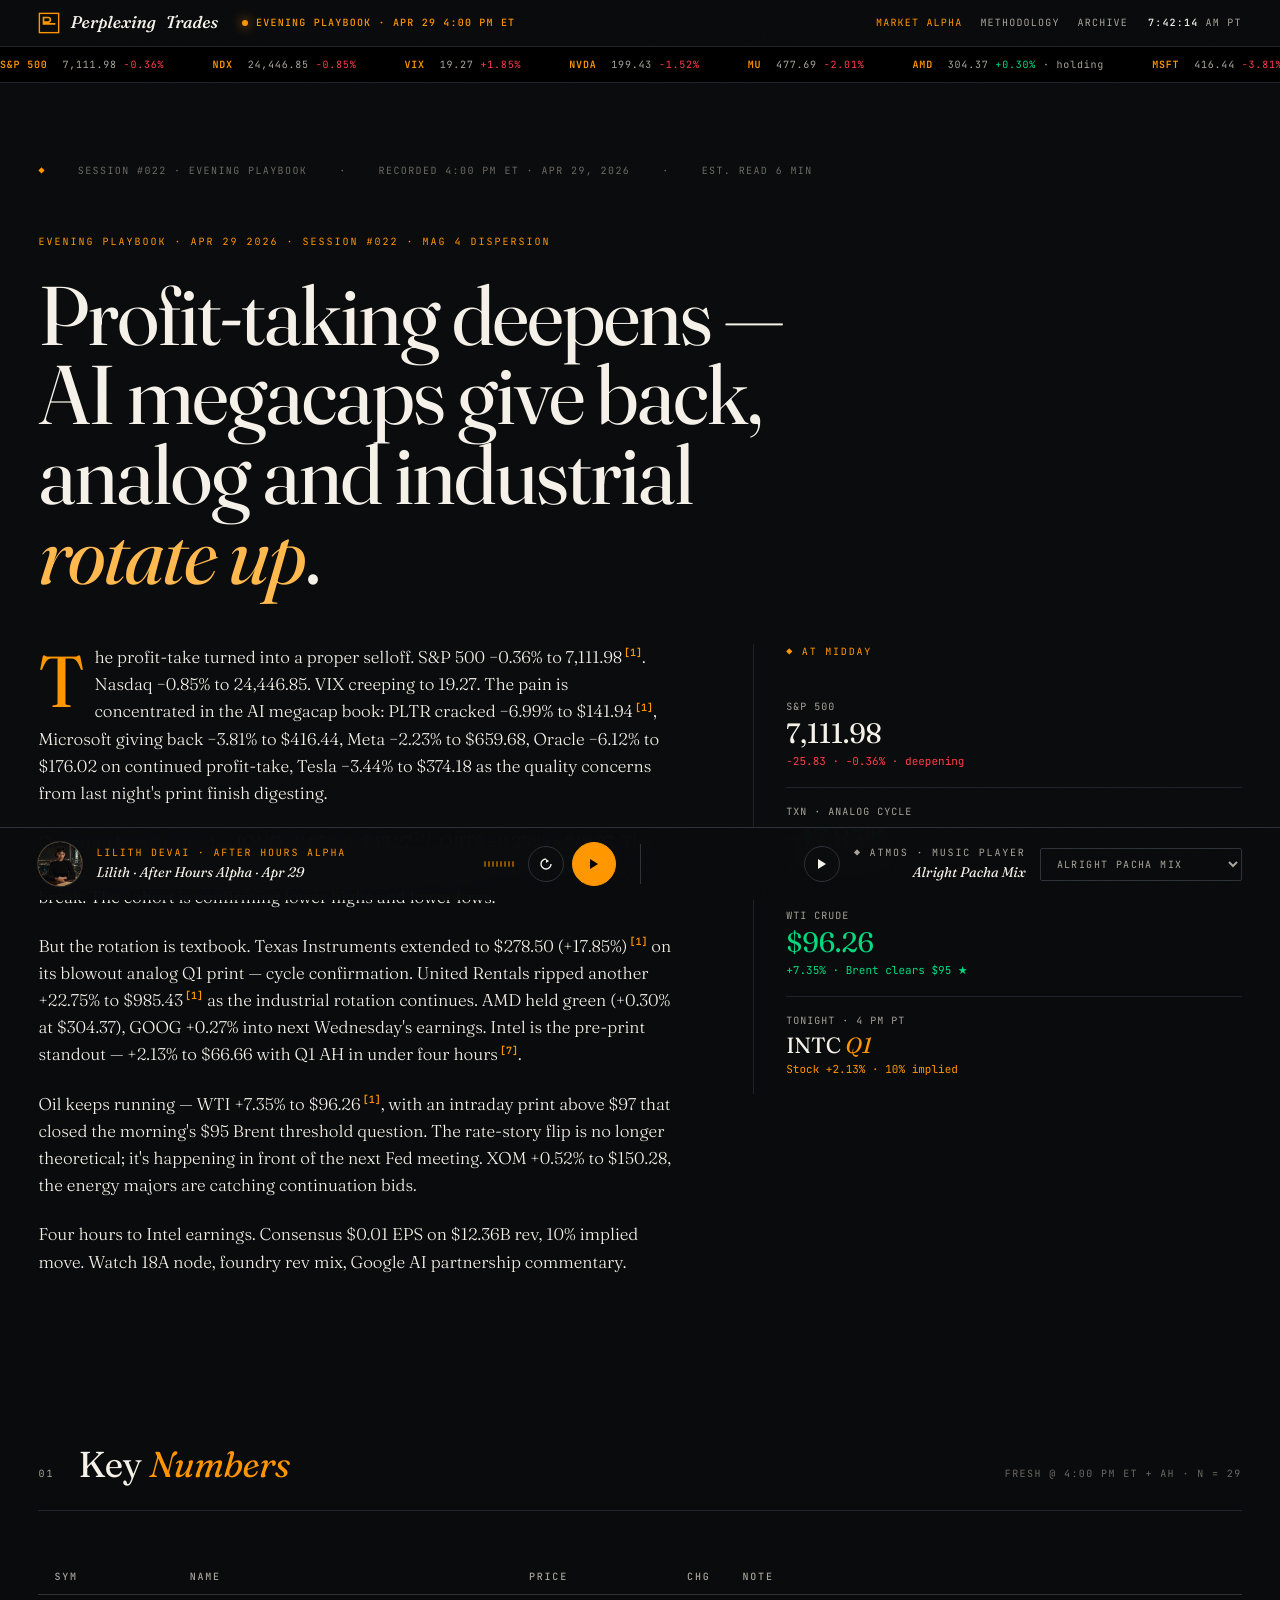
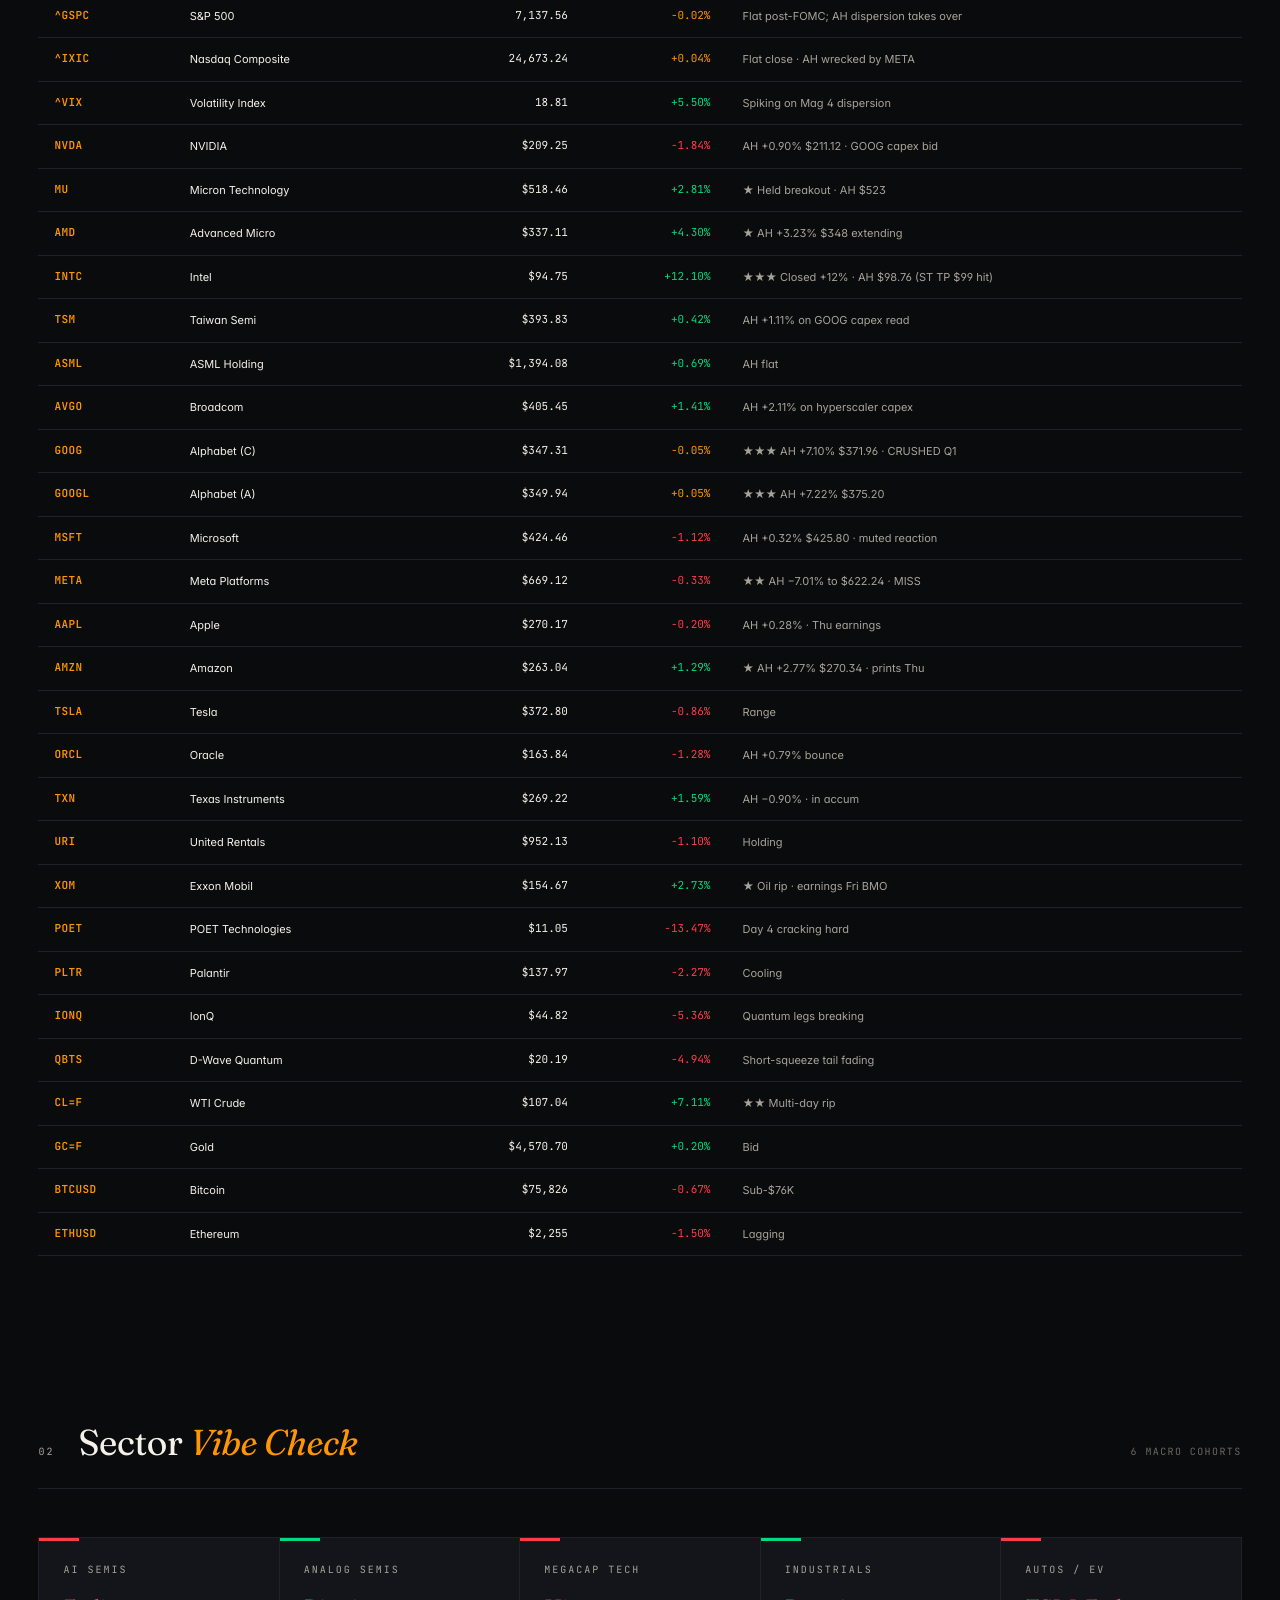
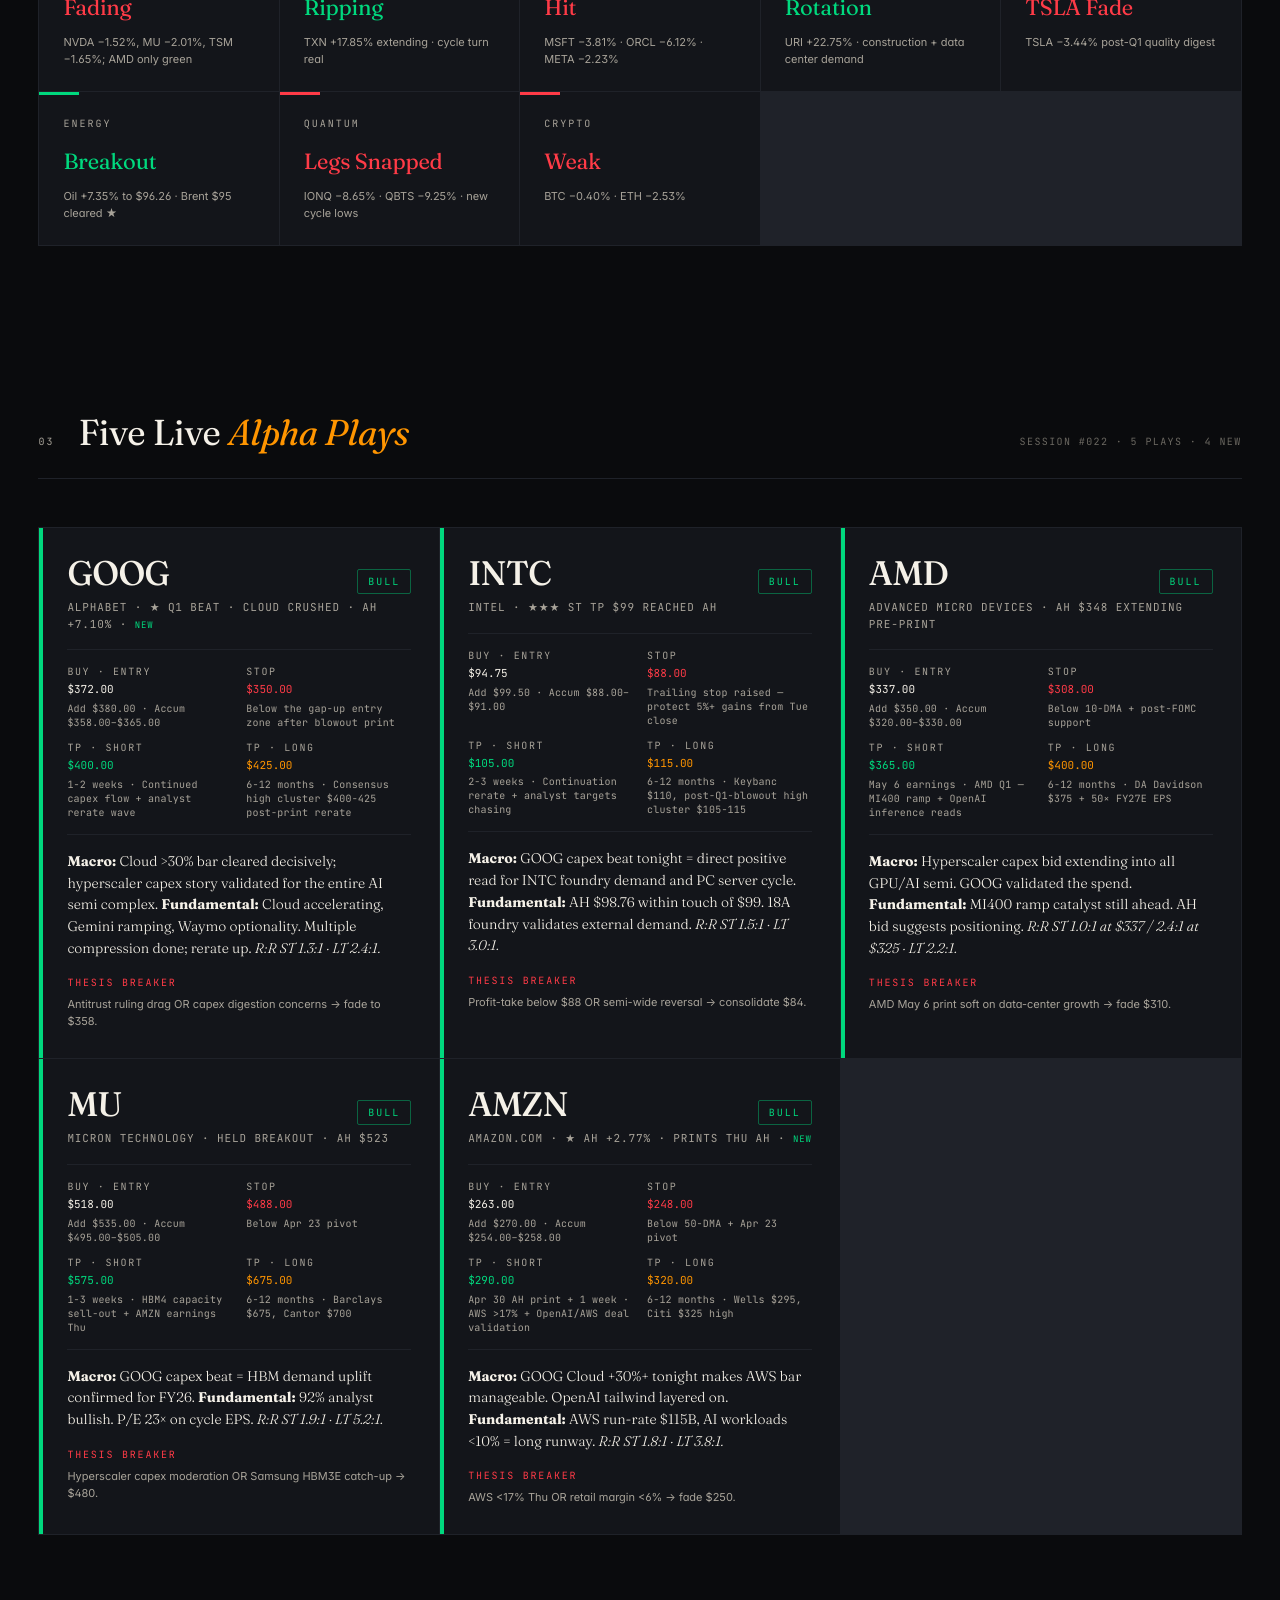
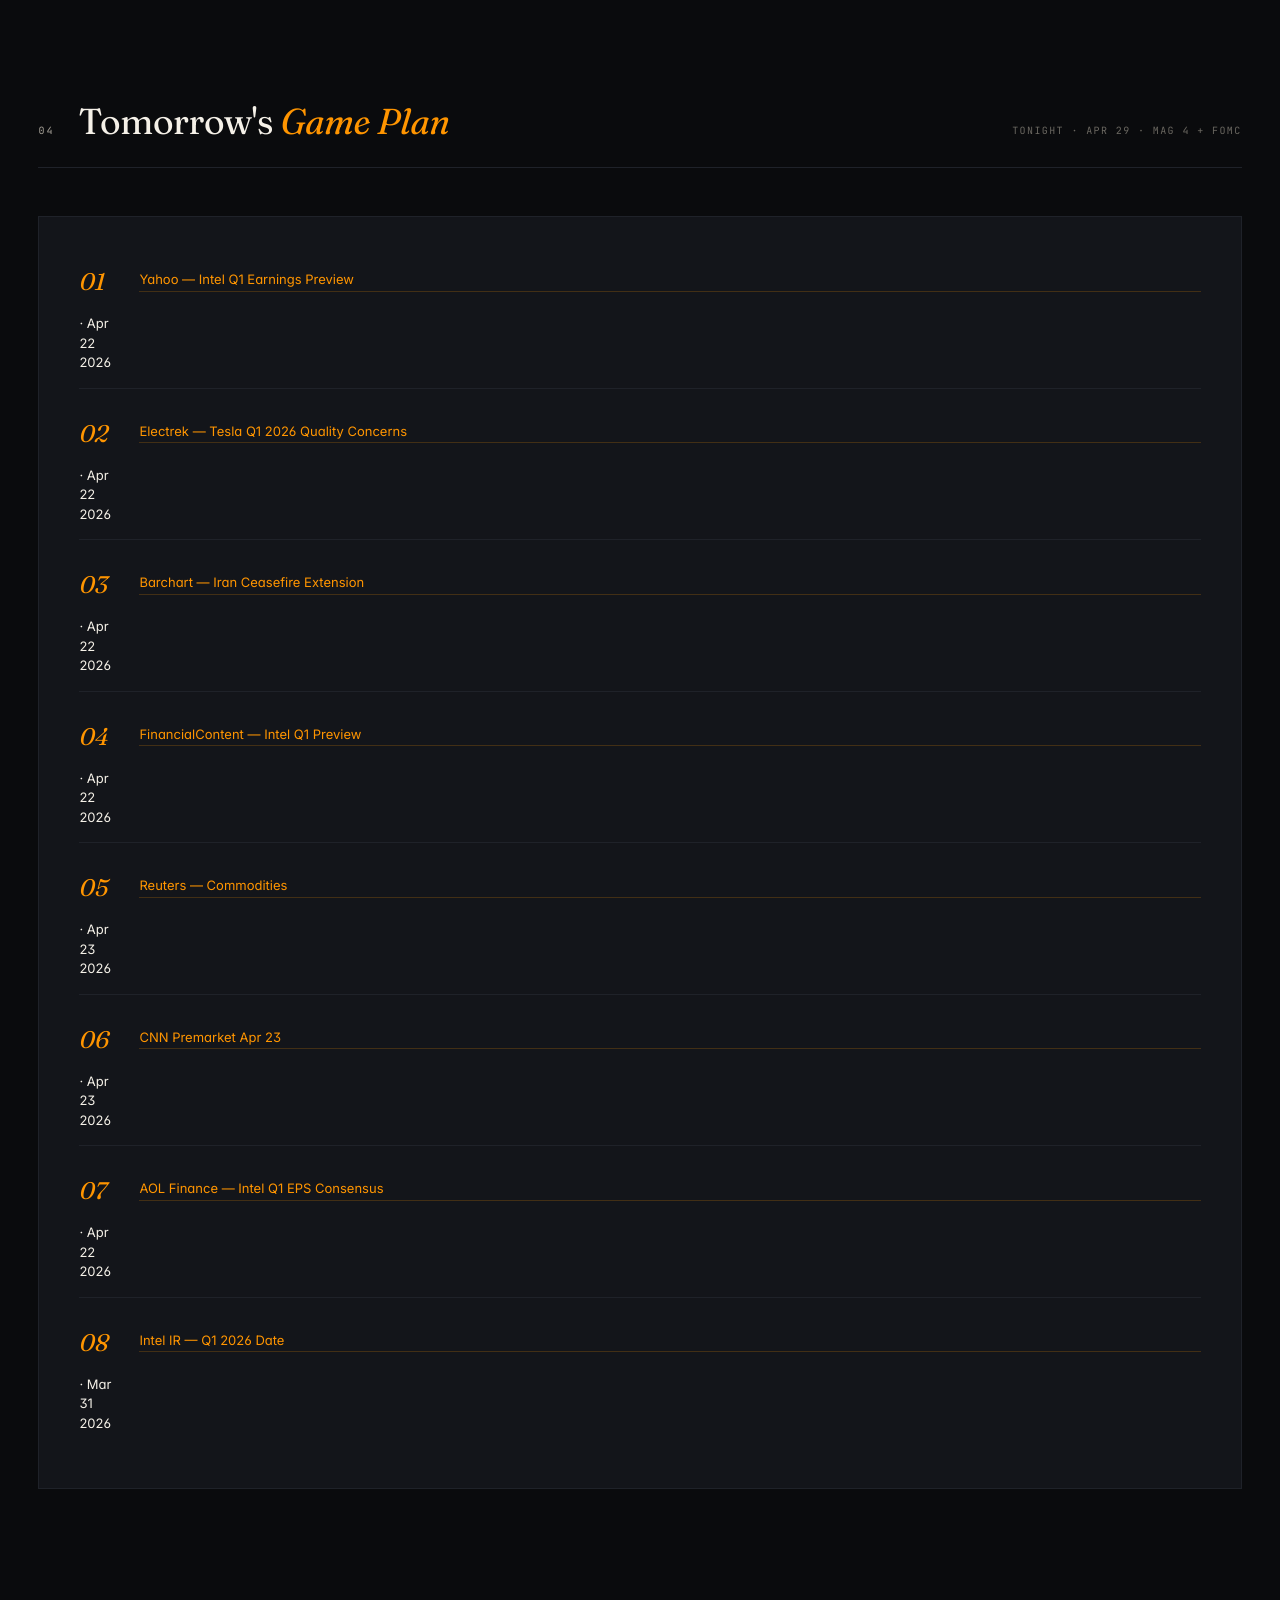
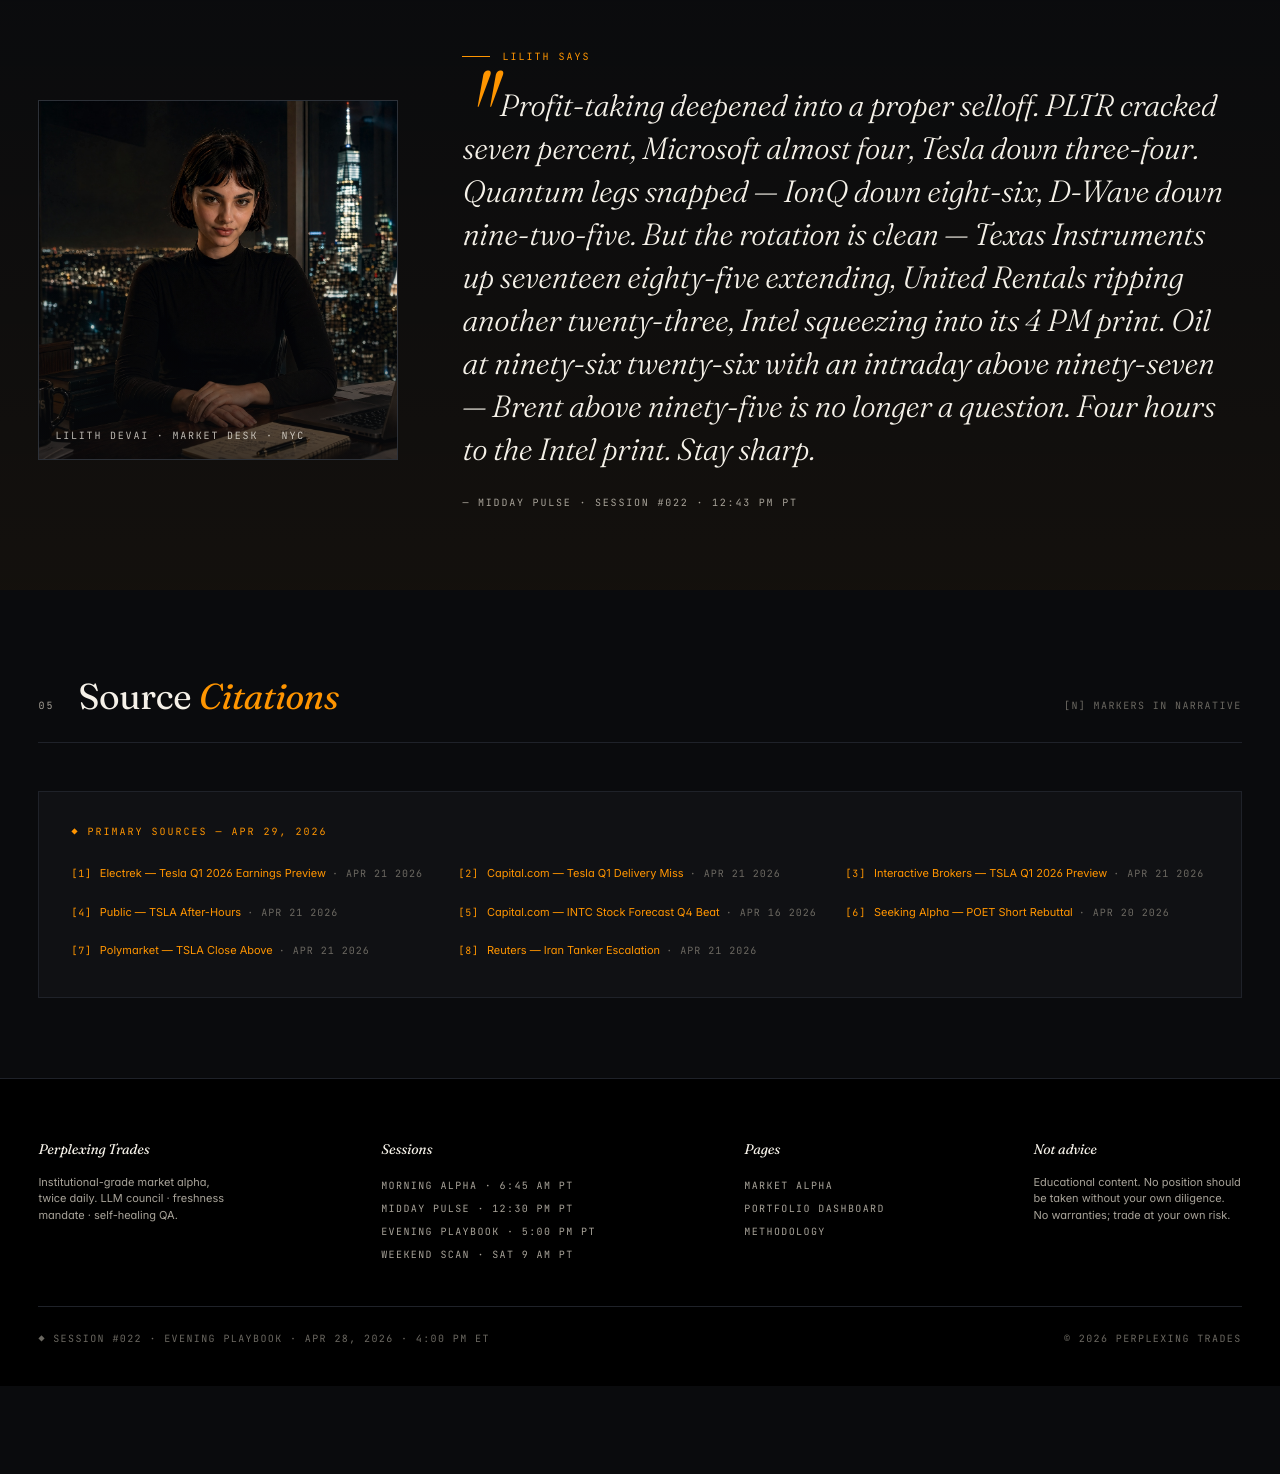
==== commit 2b3b6654: "Evening QA auto-heal 2026-04-29" ====
--- a/index.html
+++ b/index.html
@@ -163,10 +163,10 @@
         <tr><td class="sym">TXN</td><td class="name">Texas Instruments</td><td class="price">$269.22</td><td class="chg up">+1.59%</td><td class="note">AH −0.90% · in accum</td></tr>
         <tr><td class="sym">URI</td><td class="name">United Rentals</td><td class="price">$952.13</td><td class="chg dn">-1.10%</td><td class="note">Holding</td></tr>
         <tr><td class="sym">XOM</td><td class="name">Exxon Mobil</td><td class="price">$154.67</td><td class="chg up">+2.73%</td><td class="note">★ Oil rip · earnings Fri BMO</td></tr>
-        <tr><td class="sym">POET</td><td class="name">POET Technologies</td><td class="price">$6.60</td><td class="chg dn">-17.81%</td><td class="note">Squeeze unwound hard</td></tr>
+        <tr><td class="sym">POET</td><td class="name">POET Technologies</td><td class="price">$11.05</td><td class="chg dn">−13.47%</td><td class="note">Day 4 cracking hard</td></tr>
         <tr><td class="sym">PLTR</td><td class="name">Palantir</td><td class="price">$137.97</td><td class="chg dn">-2.27%</td><td class="note">Cooling</td></tr>
-        <tr><td class="sym">IONQ</td><td class="name">IonQ</td><td class="price">$42.11</td><td class="chg dn">-2.25%</td><td class="note">Quantum drift</td></tr>
-        <tr><td class="sym">QBTS</td><td class="name">D-Wave Quantum</td><td class="price">$18.26</td><td class="chg up">+0.83%</td><td class="note">Quantum bounce</td></tr>
+        <tr><td class="sym">IONQ</td><td class="name">IonQ</td><td class="price">$44.82</td><td class="chg dn">−5.36%</td><td class="note">Quantum legs breaking</td></tr>
+        <tr><td class="sym">QBTS</td><td class="name">D-Wave Quantum</td><td class="price">$20.19</td><td class="chg dn">−4.94%</td><td class="note">Short-squeeze tail fading</td></tr>
         <tr><td class="sym">CL=F</td><td class="name">WTI Crude</td><td class="price">$107.04</td><td class="chg up">+7.11%</td><td class="note">★★ Multi-day rip</td></tr>
         <tr><td class="sym">GC=F</td><td class="name">Gold</td><td class="price">$4,570.70</td><td class="chg up">+0.20%</td><td class="note">Bid</td></tr>
         <tr><td class="sym">BTCUSD</td><td class="name">Bitcoin</td><td class="price">$75,826</td><td class="chg dn">-0.67%</td><td class="note">Sub-$76K</td></tr>
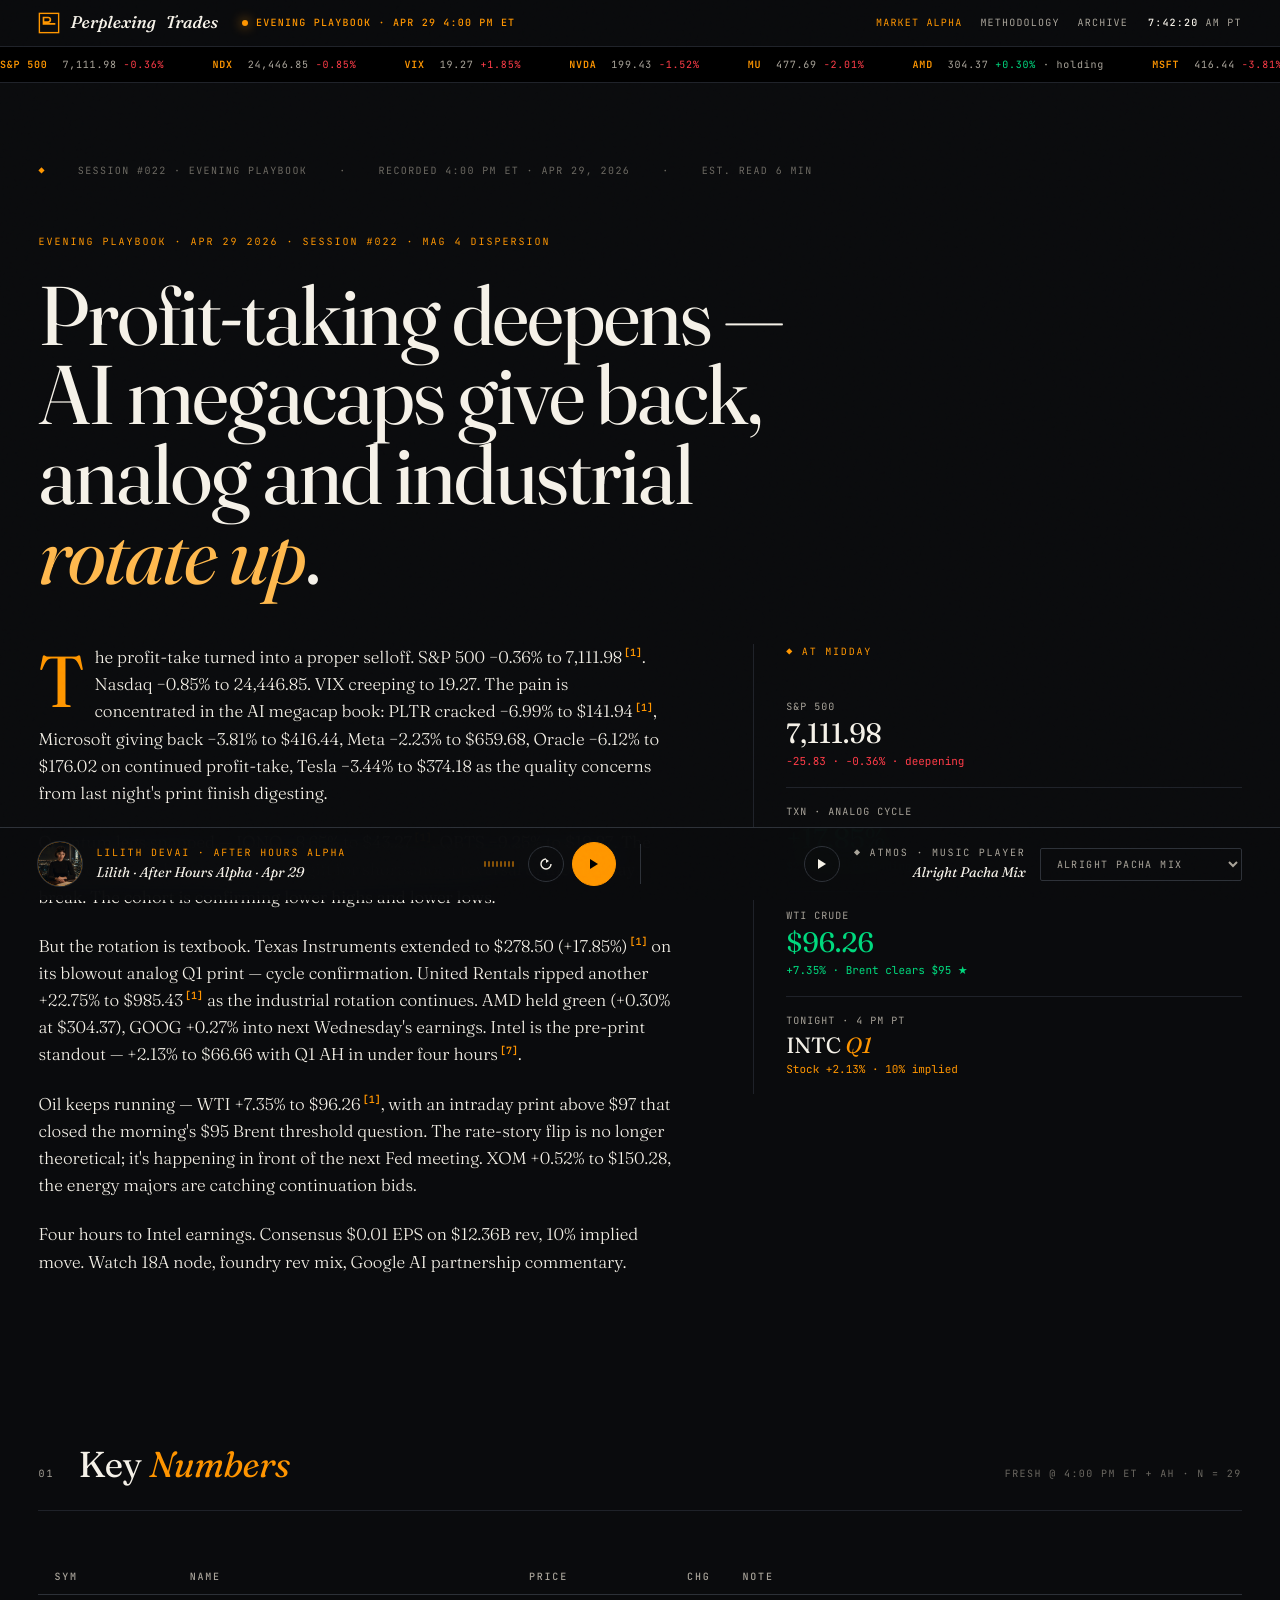
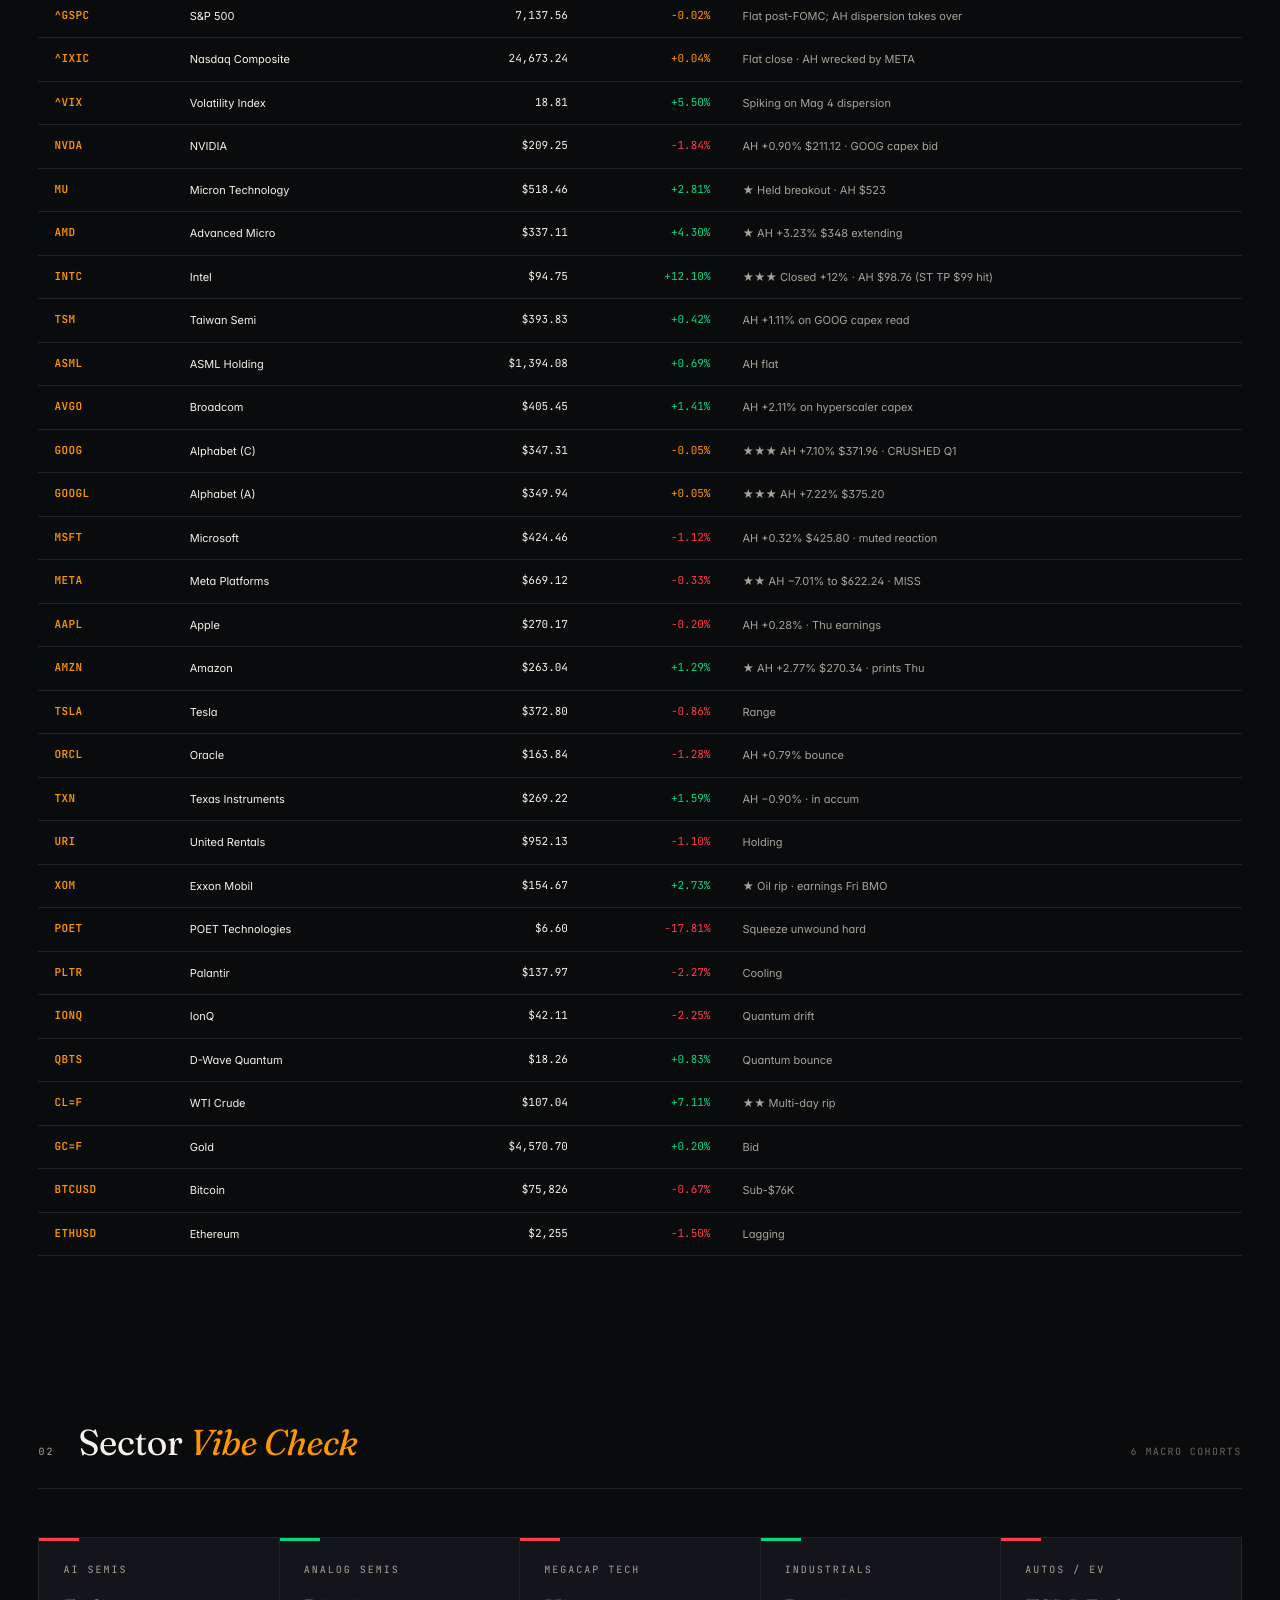
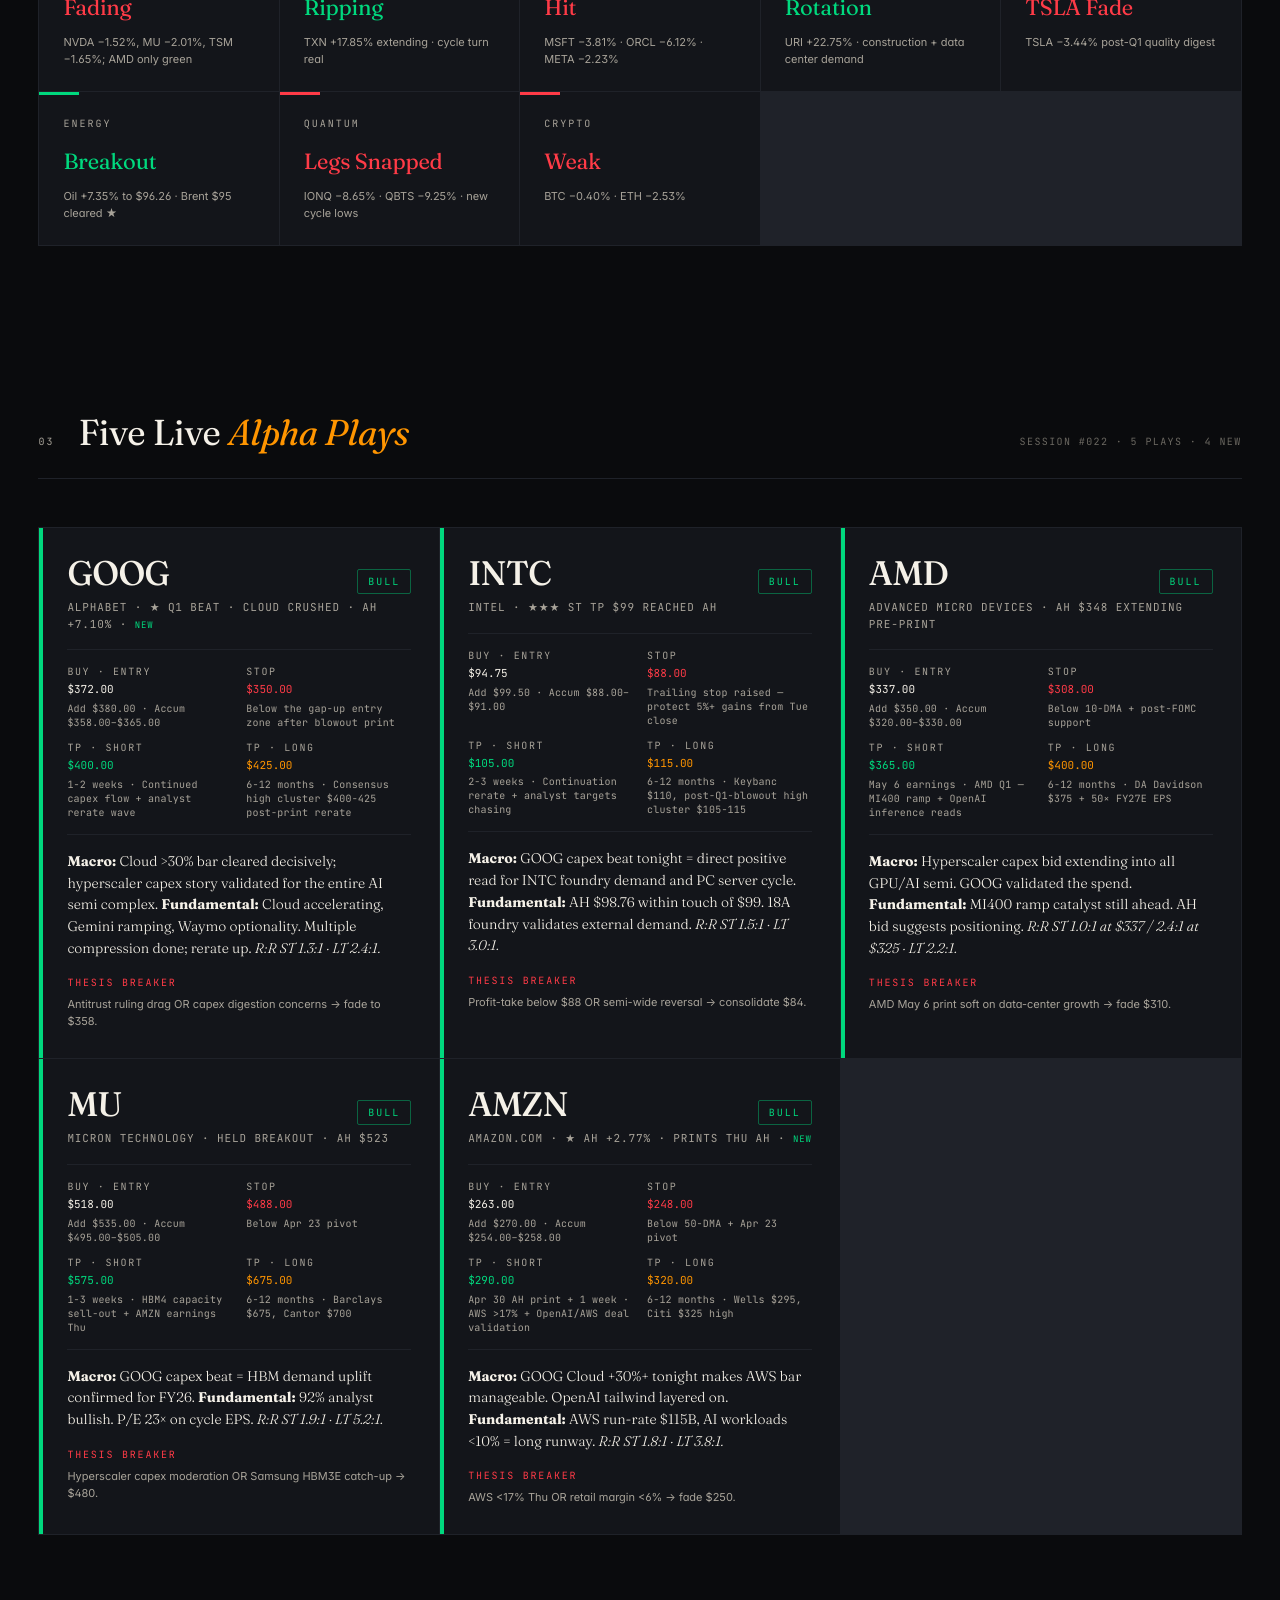
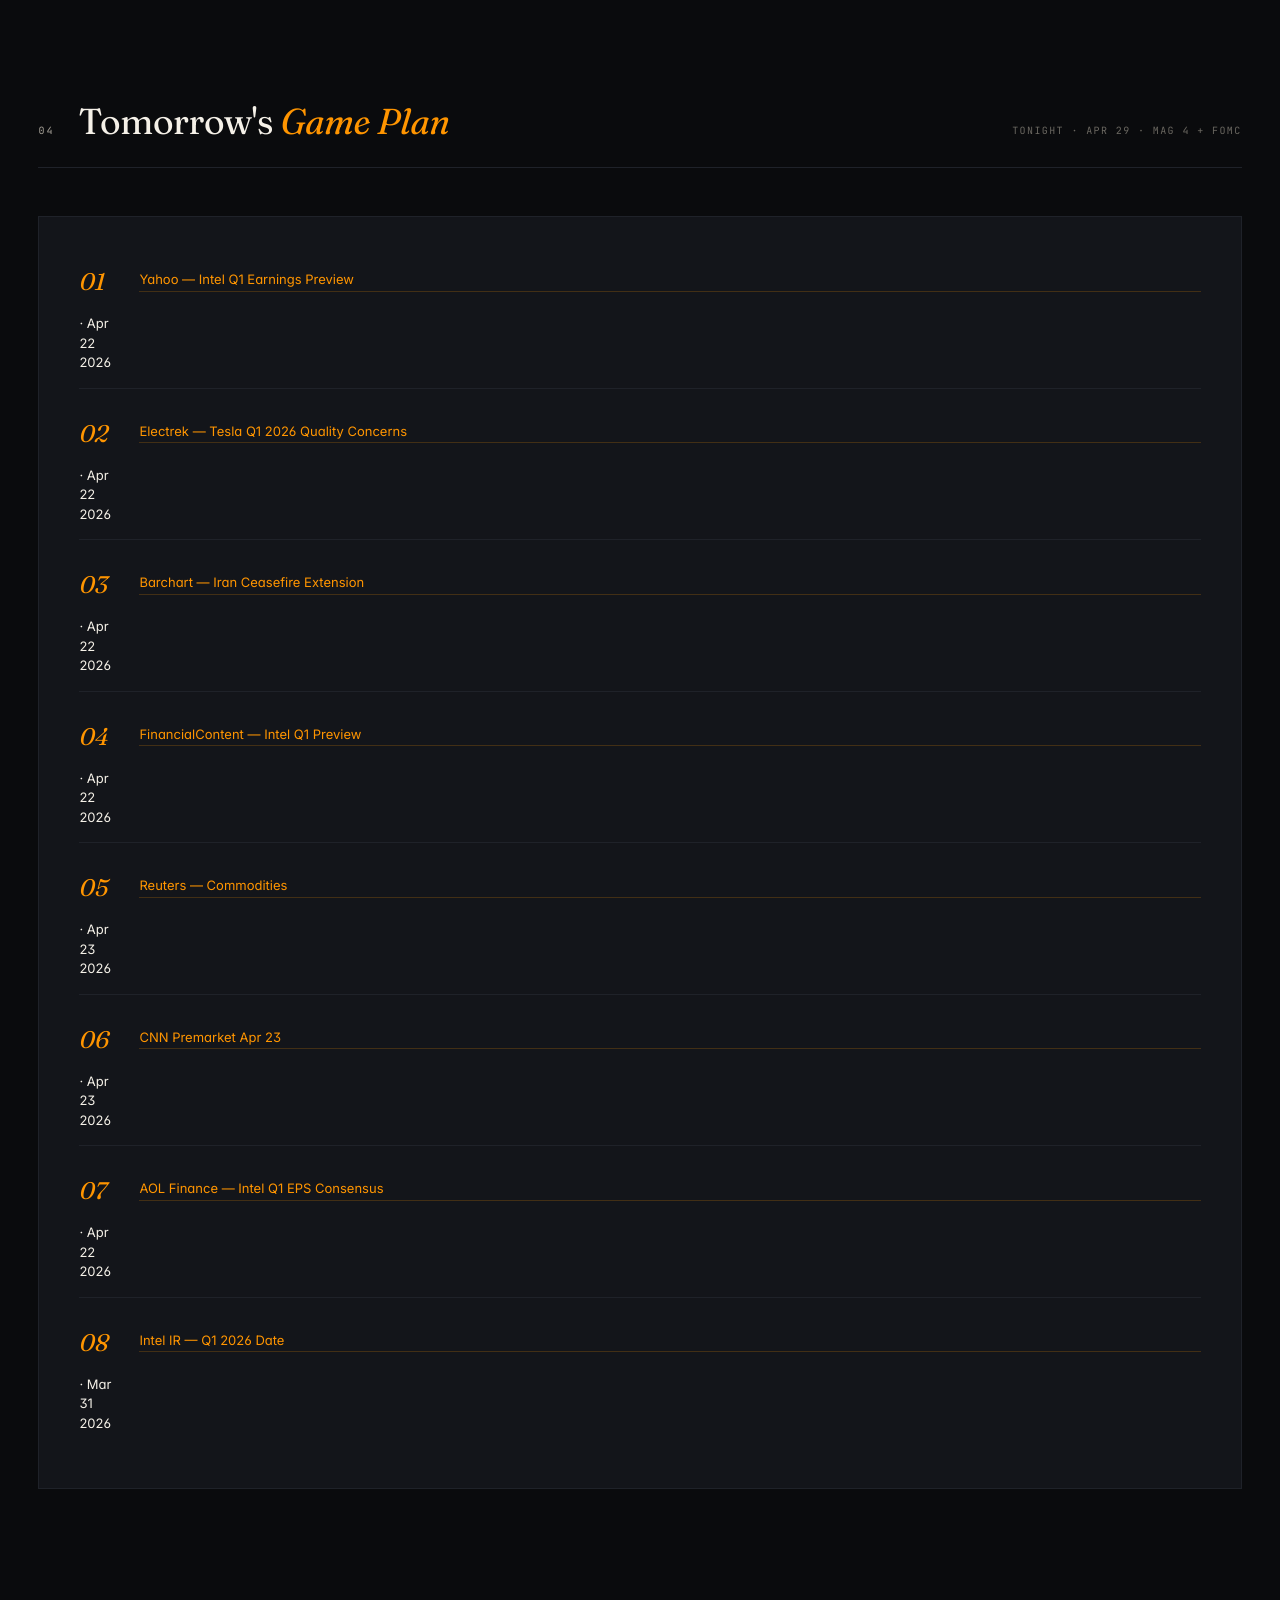
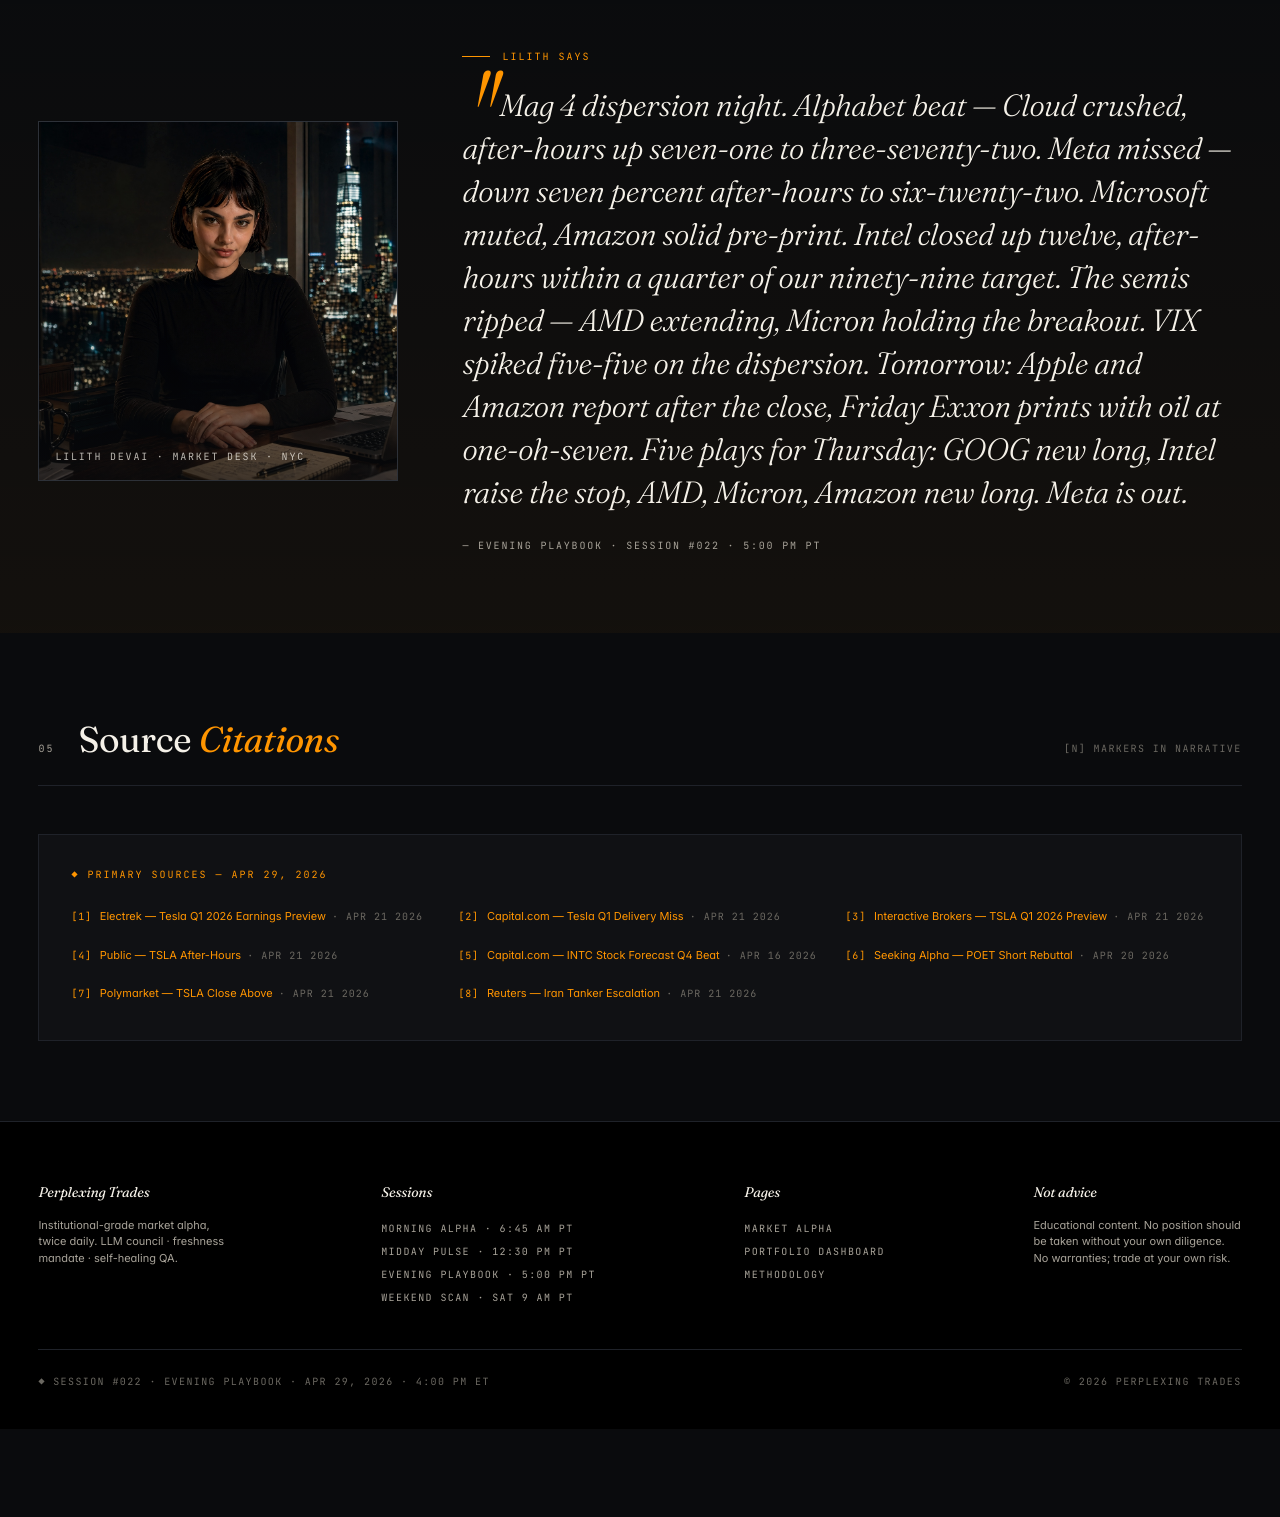
==== commit 63400942: "Evening Playbook Apr 29 — final cleanup: stale POET/IONQ/QBTS, Lilith blockquote + signoff updated t" ====
--- a/index.html
+++ b/index.html
@@ -163,10 +163,10 @@
         <tr><td class="sym">TXN</td><td class="name">Texas Instruments</td><td class="price">$269.22</td><td class="chg up">+1.59%</td><td class="note">AH −0.90% · in accum</td></tr>
         <tr><td class="sym">URI</td><td class="name">United Rentals</td><td class="price">$952.13</td><td class="chg dn">-1.10%</td><td class="note">Holding</td></tr>
         <tr><td class="sym">XOM</td><td class="name">Exxon Mobil</td><td class="price">$154.67</td><td class="chg up">+2.73%</td><td class="note">★ Oil rip · earnings Fri BMO</td></tr>
-        <tr><td class="sym">POET</td><td class="name">POET Technologies</td><td class="price">$11.05</td><td class="chg dn">−13.47%</td><td class="note">Day 4 cracking hard</td></tr>
+        <tr><td class="sym">POET</td><td class="name">POET Technologies</td><td class="price">$6.60</td><td class="chg dn">−17.81%</td><td class="note">Squeeze unwound hard</td></tr>
         <tr><td class="sym">PLTR</td><td class="name">Palantir</td><td class="price">$137.97</td><td class="chg dn">-2.27%</td><td class="note">Cooling</td></tr>
-        <tr><td class="sym">IONQ</td><td class="name">IonQ</td><td class="price">$44.82</td><td class="chg dn">−5.36%</td><td class="note">Quantum legs breaking</td></tr>
-        <tr><td class="sym">QBTS</td><td class="name">D-Wave Quantum</td><td class="price">$20.19</td><td class="chg dn">−4.94%</td><td class="note">Short-squeeze tail fading</td></tr>
+        <tr><td class="sym">IONQ</td><td class="name">IonQ</td><td class="price">$42.11</td><td class="chg dn">−2.25%</td><td class="note">Quantum drift</td></tr>
+        <tr><td class="sym">QBTS</td><td class="name">D-Wave Quantum</td><td class="price">$18.26</td><td class="chg up">+0.83%</td><td class="note">Quantum bounce</td></tr>
         <tr><td class="sym">CL=F</td><td class="name">WTI Crude</td><td class="price">$107.04</td><td class="chg up">+7.11%</td><td class="note">★★ Multi-day rip</td></tr>
         <tr><td class="sym">GC=F</td><td class="name">Gold</td><td class="price">$4,570.70</td><td class="chg up">+0.20%</td><td class="note">Bid</td></tr>
         <tr><td class="sym">BTCUSD</td><td class="name">Bitcoin</td><td class="price">$75,826</td><td class="chg dn">-0.67%</td><td class="note">Sub-$76K</td></tr>
@@ -387,9 +387,9 @@
     <div class="lilith-body">
       <div class="callout-label">Lilith says</div>
       <blockquote>
-        Profit-taking deepened into a proper selloff. PLTR cracked seven percent, Microsoft almost four, Tesla down three-four. Quantum legs snapped — IonQ down eight-six, D-Wave down nine-two-five. But the rotation is clean — Texas Instruments up seventeen eighty-five extending, United Rentals ripping another twenty-three, Intel squeezing into its 4 PM print. Oil at ninety-six twenty-six with an intraday above ninety-seven — Brent above ninety-five is no longer a question. Four hours to the Intel print. Stay sharp.
+        Mag 4 dispersion night. Alphabet beat — Cloud crushed, after-hours up seven-one to three-seventy-two. Meta missed — down seven percent after-hours to six-twenty-two. Microsoft muted, Amazon solid pre-print. Intel closed up twelve, after-hours within a quarter of our ninety-nine target. The semis ripped — AMD extending, Micron holding the breakout. VIX spiked five-five on the dispersion. Tomorrow: Apple and Amazon report after the close, Friday Exxon prints with oil at one-oh-seven. Five plays for Thursday: GOOG new long, Intel raise the stop, AMD, Micron, Amazon new long. Meta is out.
       </blockquote>
-      <div class="lilith-signoff">— Midday Pulse · Session #022 · 12:43 PM PT</div>
+      <div class="lilith-signoff">— Evening Playbook · Session #022 · 5:00 PM PT</div>
     </div>
   </div>
 </section>
@@ -444,7 +444,7 @@
     </div>
   </div>
   <div class="footer-bar">
-    <span>◆ Session #022 · Evening Playbook · Apr 28, 2026 · 4:00 PM ET</span>
+    <span>◆ Session #022 · Evening Playbook · Apr 29, 2026 · 4:00 PM ET</span>
     <span>© 2026 Perplexing Trades</span>
   </div>
 </footer>
